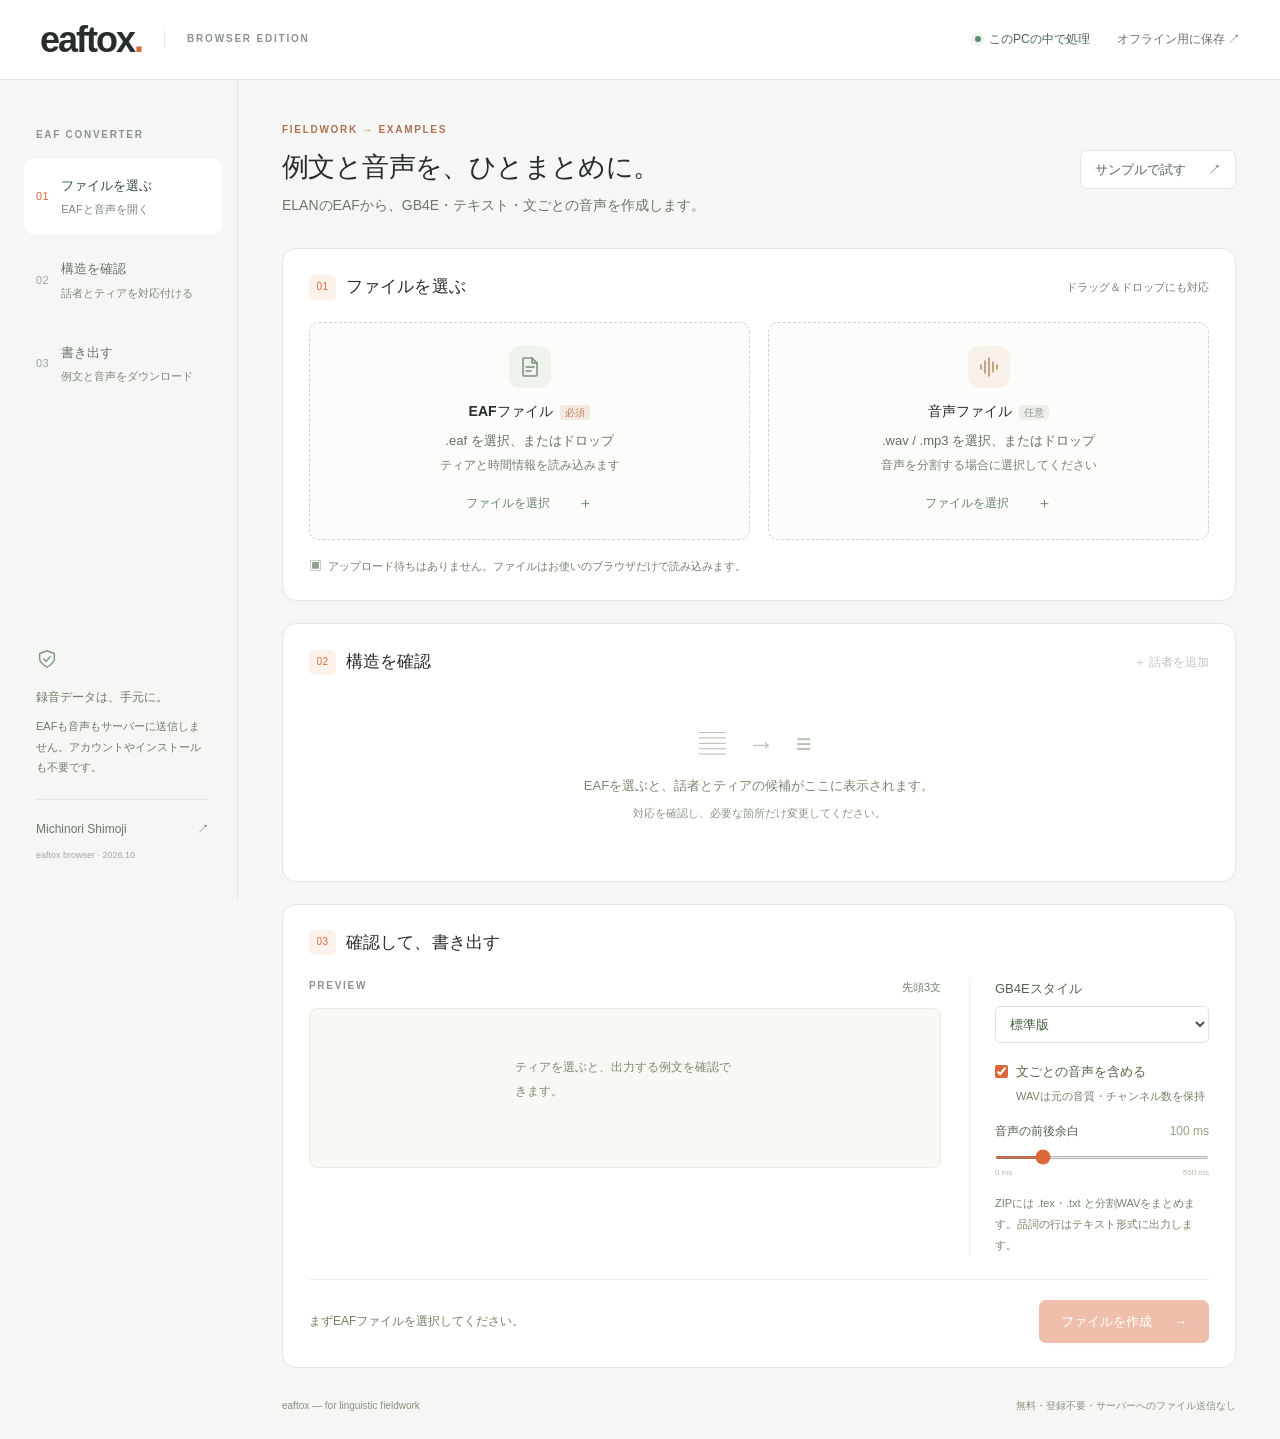
==== index.html @ b212fd0d "Add offline browser edition with automatic EAF mapping" ====
<!doctype html>
<html lang="ja">
<head>
  <meta charset="utf-8">
  <meta name="viewport" content="width=device-width,initial-scale=1">
  <meta name="description" content="EAFから例文・GB4E・分割音声を作成。ファイルを送信せず、ブラウザだけで動くeaftox。">
  <meta http-equiv="Content-Security-Policy" content="default-src 'none'; script-src 'unsafe-inline'; style-src 'unsafe-inline'; img-src data: blob:; media-src blob:; connect-src 'none'; base-uri 'none'; form-action 'none'; object-src 'none'">
  <meta name="color-scheme" content="light">
  <title>eaftox — EAF変換ツール</title>
  <style>:root{font-family:-apple-system,BlinkMacSystemFont,"Segoe UI","Noto Sans JP",sans-serif;color:#272d2b;background:#f6f7f5;font-synthesis:none;--orange:#db683b;--dark:#26342e;--muted:#748078;--line:#e3e7e1;--radius:14px}*{box-sizing:border-box}html{scroll-behavior:smooth;scroll-padding-top:90px}body{margin:0;font-size:14px;line-height:1.65}button,input,select{font:inherit}button,a,input,select,summary{-webkit-tap-highlight-color:transparent}button,a,select,summary{touch-action:manipulation}button{cursor:pointer}button:disabled{cursor:default;opacity:.42}button:focus-visible,a:focus-visible,input:focus-visible,select:focus-visible,summary:focus-visible{outline:3px solid #e5a78d;outline-offset:4px}a{color:inherit;text-decoration:none}button{color:inherit}svg{fill:none;stroke:currentColor;stroke-width:1.5;stroke-linecap:round;stroke-linejoin:round;width:24px;height:24px}[hidden]{display:none!important}.topbar{height:80px;background:#fff;border-bottom:1px solid var(--line);display:flex;align-items:center;padding:0 40px;gap:22px;position:sticky;top:0;z-index:5}.brand{font-size:36px;font-weight:780;letter-spacing:-2px;line-height:1}.brand-dot{color:var(--orange)}.edition{font-size:10px;letter-spacing:1.8px;font-weight:600;color:#8b938e;padding-left:22px;border-left:1px solid var(--line)}.top-actions{margin-left:auto;display:flex;align-items:center;gap:27px}.local-badge{display:flex;align-items:center;gap:8px;font-size:12px;color:#496454}.local-badge>span{width:6px;height:6px;background:#5b8d6f;border-radius:50%;box-shadow:0 0 0 4px #eff5ef}.text-button{border:0;background:none;padding:4px 0;font-size:12px;color:#68746c;white-space:nowrap}.text-button:hover{color:var(--orange)}.workspace{display:grid;grid-template-columns:238px minmax(0,1fr);max-width:1536px;margin:auto}.sidebar{padding:47px 28px 28px 36px;position:sticky;top:80px;height:calc(100vh - 80px);display:flex;flex-direction:column;border-right:1px solid var(--line)}.eyebrow{font-size:10px;letter-spacing:1.7px;color:#8a938c;font-weight:650;margin:0 0 15px}.steps{display:flex;flex-direction:column;gap:8px;margin-left:-12px;margin-right:-13px}.step{display:flex;align-items:center;gap:12px;padding:16px 12px;border-radius:9px;font-size:12px;font-weight:600;position:relative;color:#66736a}.step.active{background:#fff;color:#344d3e}.step-number{font-size:11px;letter-spacing:.5px;color:#9aa49d;font-weight:500}.step.active .step-number{color:var(--orange)}.step small{display:block;font-size:10px;font-weight:400;margin-top:4px;color:#8c958f}.step-check{margin-left:auto;color:#6b977c}.sidebar-note{margin-top:auto;padding:28px 0 21px}.sidebar-note svg{color:#7e9685;margin-bottom:10px;width:22px}.sidebar-note strong{display:block;font-size:11px;font-weight:600;color:#516358}.sidebar-note p{font-size:11px;color:#89928a;line-height:1.9;margin:8px 0 0}.creator{font-size:11px;color:#69776d;display:flex;justify-content:space-between;border-top:1px solid var(--line);padding-top:20px}.version{font-size:9px;color:#a0a8a0;margin-top:8px}main{max-width:1240px;width:100%;padding:42px 44px 24px;margin:auto}.page-heading{display:flex;align-items:center;justify-content:space-between;gap:24px;margin-bottom:31px}.page-heading .eyebrow{color:#ad7154;margin-bottom:8px}h1{font-size:27px;font-weight:650;letter-spacing:-.6px;line-height:1.5;margin:0 0 7px}.lead{font-size:12px;color:#818a83;margin:0}.button{border:1px solid transparent;border-radius:7px;padding:11px 19px;display:inline-flex;align-items:center;justify-content:center;gap:22px;font-size:12px;font-weight:600;line-height:1.5;white-space:nowrap;transition:background .15s,box-shadow .15s}.button.primary{background:var(--orange);color:white;box-shadow:0 2px 2px #7c44200a}.button.primary:hover{background:#c95b31}.button.secondary{background:white;border-color:var(--line);color:#58665c}.button.secondary:hover{background:#f4f6f2}.button.small{padding:9px 14px;font-size:11px}.panel{background:#fff;border:1px solid var(--line);border-radius:var(--radius);margin-bottom:22px;padding:24px 26px;box-shadow:0 2px 3px #25312b02}.section-heading{display:flex;align-items:center;justify-content:space-between;gap:20px;margin-bottom:21px}.section-heading>div{display:flex;align-items:center;gap:10px;flex-wrap:wrap}.section-number{color:var(--orange);background:#fbf2ec;border-radius:5px;font-size:10px;letter-spacing:.5px;display:grid;place-items:center;width:27px;height:25px}h2{font-size:15px;letter-spacing:.1px;margin:0;font-weight:650}.section-caption{font-size:10px;color:#949d96}.file-grid{display:grid;grid-template-columns:1fr 1fr;gap:18px}.dropzone{border:1px dashed #cbd4ca;border-radius:10px;background:#fcfdfb;min-width:0;position:relative;padding:23px;display:flex;flex-direction:column;align-items:center;text-align:center;cursor:pointer;transition:background .15s,border-color .15s}.dropzone:hover,.dropzone.dragging{background:#faf4ee;border-color:var(--orange)}.dropzone:focus-within{outline:3px solid #e5a78d;outline-offset:2px}.dropzone.ready{border-style:solid;background:#fbfcfa}.dropzone input{position:absolute;inset:0;width:100%;height:100%;opacity:0;cursor:pointer}.file-icon{color:#7a907b;background:#eef3eb;width:42px;height:42px;display:grid;place-items:center;border-radius:11px;margin-bottom:12px}.audio-icon{color:#b28a67;background:#f7f1e9}.file-label{font-size:12px;font-weight:600;margin-bottom:7px}.required,.optional{font-size:9px;font-weight:500;border-radius:3px;padding:2px 5px;margin-left:4px;background:#f4e9df;color:#bc805b}.optional{background:#eef0ec;color:#879187}.dropzone strong{font-size:11px;font-weight:500;max-width:100%;overflow:hidden;text-overflow:ellipsis;white-space:nowrap;color:#7e8b80}.file-meta{font-size:10px;color:#9ca59c;margin-top:3px;min-height:17px}.file-action{font-size:10px;color:#69846e;font-weight:600;margin-top:15px;display:flex;gap:28px;align-items:center}.file-action>span{font-size:15px}.file-footnote{display:flex;align-items:center;gap:6px;color:#98a195;font-size:10px;margin-top:15px}.tiny-lock{font-size:13px;color:#8fa18c}.file-footnote button{margin-left:auto;font-size:10px;color:#a16d57}.count-badge{font-size:10px;color:#6e8c73;background:#eff4ec;border-radius:4px;padding:3px 7px}.empty-state{padding:24px 10px 32px;text-align:center;color:#919c92}.empty-diagram{color:#b5c2b2;letter-spacing:7px;font-size:27px;display:block;margin-bottom:9px}.empty-state p{font-size:12px;margin:0 0 5px}.empty-state small{font-size:10px;color:#a8b0a6}.subtle-notice{font-size:11px;color:#7d8c7c;background:#f5f8f1;padding:11px 13px;border-radius:7px;margin-bottom:17px;line-height:1.8}.subtle-notice.warning{background:#fff7e9;color:#9d7940}.speaker-card{border:1px solid var(--line);border-radius:9px;padding:17px;margin-bottom:12px}.speaker-top{display:flex;align-items:center;gap:12px;margin-bottom:16px}.speaker-index{background:#e9efea;color:#6f8977;border-radius:50%;width:25px;height:25px;display:grid;place-items:center;font-size:11px;flex-shrink:0}.speaker-name{width:145px;padding:7px 9px;border:1px solid #e1e6dd;border-radius:5px;font-size:12px;background:#fff}.mode-select{margin-left:auto;max-width:270px;font-size:11px}.remove-speaker{border:0;background:none;color:#a2aba1;font-size:17px;padding:0 4px}.mapping-grid{display:grid;grid-template-columns:repeat(3,minmax(0,1fr));gap:14px}.field{display:flex;flex-direction:column;gap:7px;min-width:0}.field>span{font-size:11px;color:#67756b;display:flex;align-items:center;justify-content:space-between;gap:8px}.field>span small{font-size:9px;color:#a8b1a6;font-weight:400}.field select,.mode-select{border:1px solid #dee5da;border-radius:5px;background:#fff;min-width:0;padding:9px 10px;color:#56665a;width:100%;font-size:11px}.field select:disabled{background:#f6f7f4;color:#a7b0a6}.tier-details{margin-top:20px;padding-top:15px;border-top:1px solid #edf0e9;font-size:11px;color:#798776}.tier-details summary{cursor:pointer}.tier-details summary>span{color:#a3aca0;margin-left:8px}.table-scroll{overflow:auto;margin-top:15px}table{border-collapse:collapse;width:100%;font-size:10px;text-align:left;white-space:nowrap}th{font-weight:500;color:#99a393;padding:9px 10px;background:#f7f9f4}td{padding:10px;border-bottom:1px solid #eef1e9;color:#778772}td:last-child{white-space:normal;min-width:140px}.export-layout{display:grid;grid-template-columns:minmax(0,1fr) 240px;gap:28px}.preview-column{min-width:0}.preview-heading{display:flex;justify-content:space-between;color:#a3ad9e;font-size:9px;margin-bottom:12px}.preview-heading .eyebrow{margin:0;font-size:9px}.preview{background:#f8f9f5;border:1px solid #e9ede3;border-radius:8px;padding:17px 20px;min-height:160px}.preview-empty{color:#a6afa1;font-size:11px;line-height:2;max-width:220px;margin:29px auto}.example+.example{border-top:1px solid #e5eadf;padding-top:14px;margin-top:14px}.example-top{display:flex;gap:8px;align-items:center;margin-bottom:7px;font-size:9px;color:#98a18f}.example-speaker{background:#e8ede1;color:#77886a;padding:1px 6px;border-radius:3px}.example-time{margin-left:auto}.example-text{font-size:12px;color:#53634b;font-weight:500;overflow-wrap:anywhere}.example-gloss{font-size:11px;color:#7b8772;overflow-wrap:anywhere}.example-trans{font-size:11px;color:#8c9783;margin-top:4px;overflow-wrap:anywhere}.settings-column{padding-left:25px;border-left:1px solid #edf0e8}.check-field{display:flex;align-items:flex-start;gap:8px;font-size:11px;color:#65755b;margin-top:18px}.check-field input{accent-color:var(--orange);margin:4px 0 0;width:13px;height:13px;flex-shrink:0}.check-field small{display:block;font-size:9px;color:#a1ab97;margin-top:4px;line-height:1.7}.padding-field{margin-top:17px}.padding-field>span{font-size:10px}.padding-field output{color:#91a27f;font-size:10px}.padding-field input{accent-color:var(--orange);width:100%;height:3px;margin:7px 0 0}.padding-field .range-labels{font-size:8px;color:#b0bba7}.settings-note{font-size:9px;color:#a5b09a;line-height:1.9;margin-bottom:0;margin-top:14px}.export-footer{display:flex;align-items:center;gap:14px;border-top:1px solid #edf0e8;padding-top:20px;margin-top:23px}.export-hint{font-size:10px;color:#97a38a;margin-right:auto}.export-footer .button{min-width:170px}.progress-label{display:flex;justify-content:space-between;font-size:11px;color:#7e8c72;margin-top:18px}progress{appearance:none;width:100%;height:5px;border:0;margin-top:8px;background:#edf1e6;border-radius:10px;overflow:hidden}progress::-webkit-progress-bar{background:#edf1e6}progress::-webkit-progress-value{background:#c88a5d}progress::-moz-progress-bar{background:#c88a5d}.results{border:1px solid #dce9d6;background:#f5f9f0;border-radius:10px;padding:20px;margin-top:20px}.results>div:first-child{display:flex;gap:12px;align-items:center}.success-icon{color:#7d9f6b;background:#e6efdf;border-radius:50%;width:30px;height:30px;display:grid;place-items:center}.results strong{font-size:12px;color:#63814f}.results p{font-size:10px;color:#99ab88;margin:3px 0 0}.download-actions{display:flex;gap:9px;flex-wrap:wrap;margin-top:17px}.download-actions .button{font-size:11px;padding:9px 13px;gap:13px}.page-footer{display:flex;justify-content:space-between;gap:20px;font-size:9px;color:#a6afa1;margin-top:30px}.alert{border:1px solid #edc5b1;background:#fff6ed;color:#a8663f;padding:14px 18px;border-radius:9px;font-size:12px;margin-bottom:20px;white-space:pre-line;overflow-wrap:anywhere}.busy .dropzone{pointer-events:none;opacity:.6}body.busy .mapping-grid select,body.busy .speaker-top input,body.busy .speaker-top select{pointer-events:none}@media(min-width:1450px){main{padding-left:55px;padding-right:55px}.panel{padding:28px 30px}.page-heading{margin-bottom:35px}}@media(max-width:1120px){.workspace{grid-template-columns:190px minmax(0,1fr)}.sidebar{padding-left:23px;padding-right:23px}main{padding:32px 27px 24px}.topbar{padding:0 26px}.top-actions{gap:18px}.page-heading{align-items:flex-start}h1{font-size:23px}.page-heading .button{font-size:10px;padding:8px 10px;gap:9px}.panel{padding:21px}.export-layout{grid-template-columns:minmax(0,1fr) 205px;gap:20px}.settings-column{padding-left:18px}.file-grid{gap:13px}.dropzone{padding:21px 13px}.mapping-grid{gap:11px}.mode-select{max-width:230px}.speaker-name{width:120px}}@media(max-width:800px){.topbar{height:66px;padding:0 20px;gap:14px}.brand{font-size:32px}.edition{font-size:8px;padding-left:14px;letter-spacing:1px}.top-actions .local-badge{display:none}.top-actions .text-button{font-size:10px}.workspace{display:block}.sidebar{position:static;height:auto;display:block;padding:13px 20px;border-right:0;border-bottom:1px solid var(--line)}.sidebar>.eyebrow,.sidebar-note,.creator,.version{display:none}.steps{flex-direction:row;justify-content:space-between;margin:0;gap:10px}.step{padding:6px 8px;font-size:11px;gap:8px}.step small{display:none}.step-check{display:none}.step-number{font-size:9px}main{padding:29px 21px 24px;max-width:720px}.page-heading{gap:15px}.page-heading .eyebrow{font-size:9px}h1{font-size:23px}.lead{font-size:10px;max-width:310px}.panel{padding:20px;margin-bottom:17px;border-radius:11px}.section-caption{font-size:9px}.mapping-grid{grid-template-columns:repeat(2,minmax(0,1fr))}.export-layout{grid-template-columns:minmax(0,1fr) 205px}.file-meta{font-size:9px}.file-footnote{font-size:9px;align-items:flex-start}.page-footer{font-size:8px;gap:15px}}@media(max-width:540px){.edition{display:none}.topbar{height:60px}.brand{font-size:30px}.step{font-size:10px;padding:6px 5px;gap:6px}.steps{gap:2px}.step-number{font-size:8px}.page-heading{display:block;margin-bottom:23px}.page-heading>.button{margin-top:14px}h1{font-size:22px}.lead{font-size:11px;line-height:1.9}.panel{padding:18px 16px}.section-heading{gap:10px;margin-bottom:17px}.section-heading h2{font-size:14px}.section-caption{display:none}.section-number{width:24px;height:23px}.file-grid{grid-template-columns:1fr}.dropzone{padding:17px 15px;min-height:175px}.file-icon{width:34px;height:34px;margin-bottom:8px}.file-action{margin-top:9px}.file-footnote{line-height:1.9;flex-wrap:wrap;gap:5px}.file-footnote button{margin-left:17px}.speaker-card{padding:13px}.speaker-top{flex-wrap:wrap;gap:8px}.speaker-name{width:calc(100% - 65px)}.mode-select{order:5;max-width:none;font-size:11px}.remove-speaker{margin-left:auto}.mapping-grid{grid-template-columns:1fr;gap:12px}.field>span{font-size:11px}.field select{padding:10px;font-size:12px}.export-layout{grid-template-columns:1fr;gap:20px}.preview{padding:15px}.settings-column{padding-left:0;border-left:0;border-top:1px solid #edf0e8;padding-top:19px}.check-field{font-size:12px}.settings-note{font-size:10px}.export-footer{flex-wrap:wrap;gap:12px}.export-hint{width:100%;font-size:10px}.export-footer .button{width:100%}.download-actions{flex-direction:column}.download-actions .button{font-size:12px}.results{padding:16px}.page-footer{display:block;line-height:2.4}.page-footer>span{display:block}.empty-state{padding:19px 3px 24px}.empty-state p{font-size:11px}.empty-state small{font-size:10px}.local-badge{font-size:10px}.subtle-notice{font-size:10px}}

/* Reading and editing take priority over decorative density. */
.lead{font-size:14px;color:#6b766c}.text-button{font-size:12px;color:#687469}.button,.button.small{font-size:13px}.step{font-size:13px}.step small{font-size:11px;color:#7b877c}.file-label{font-size:14px}.dropzone strong{font-size:13px;color:#60705f}.file-meta{font-size:12px;color:#74816f;white-space:normal;line-height:1.8}.file-action{font-size:12px}.file-footnote{font-size:11px;color:#72816b}.file-footnote button{font-size:11px}.section-caption{font-size:11px;color:#75816f}.required,.optional{font-size:10px}.field>span{font-size:13px;color:#52634d}.field>span small{font-size:11px;color:#7a8872}.field select,.mode-select,.speaker-name{font-size:13px;color:#445a3e}.subtle-notice{font-size:12px;color:#64765a}.count-badge{font-size:11px}.tier-details{font-size:12px;color:#627557}table{font-size:12px}th{color:#6c7d60}td{color:#596d4d}.preview-heading{font-size:11px;color:#718064}.preview-heading .eyebrow{font-size:10px}.example-text{font-size:15px;color:#3f5436}.example-gloss,.example-trans{font-size:13px;color:#66775a}.example-top{font-size:11px;color:#77876b}.example-speaker{color:#5f764e}.check-field{font-size:13px;color:#526847}.check-field small{font-size:11px;color:#728366}.padding-field>span,.padding-field output{font-size:12px}.settings-note{font-size:11px;color:#748469}.export-hint{font-size:12px;color:#708261}.preview-empty{font-size:12px;color:#7b8b70}.empty-state p{font-size:13px;color:#78876e}.empty-state small{font-size:11px;color:#8b9783}.results strong{font-size:14px}.results p{font-size:12px;color:#70885e}.download-actions .button{font-size:12px}.page-footer{font-size:10px;color:#849279}.sidebar-note strong,.sidebar-note p{font-size:12px;color:#6c7d64}.sidebar-note p{font-size:11px}.creator{font-size:12px}.page-heading .button{flex-shrink:0}.file-grid{align-items:stretch}.dropzone{justify-content:center}.speaker-top{align-items:center}.mode-select{max-width:285px}.section-heading h2{font-size:17px}
@media(max-width:1120px){h1{font-size:25px}.lead{font-size:13px}.mode-select{max-width:260px}.mapping-grid{grid-template-columns:repeat(2,minmax(0,1fr))}.export-layout{grid-template-columns:minmax(0,1fr) 235px}}
@media(max-width:800px){.step{font-size:12px}.section-heading h2{font-size:16px}.file-meta{font-size:11px}.lead{font-size:12px}.export-layout{grid-template-columns:minmax(0,1fr) 220px}.page-footer{font-size:9px}.section-caption{font-size:10px}}
@media(max-width:540px){.step{font-size:11px}.export-layout,.mapping-grid{grid-template-columns:1fr}.lead{font-size:13px}.field select,.mode-select,.speaker-name{font-size:16px}.mode-select{max-width:none}.button,.button.small,.download-actions .button{font-size:14px}.file-meta{font-size:12px}.export-hint{font-size:12px}.subtle-notice{font-size:12px}.preview-empty{font-size:13px}.empty-state p{font-size:12px}.results p{font-size:11px}.top-actions .text-button{font-size:11px}}
@media(prefers-reduced-motion:reduce){html{scroll-behavior:auto}*{transition:none!important}}
</style>
</head>
<body>
  <header class="topbar">
    <a class="brand" href="#" aria-label="eaftox ホーム">eaftox<span class="brand-dot">.</span></a>
    <span class="edition">BROWSER EDITION</span>
    <div class="top-actions"><span class="local-badge"><span></span>このPCの中で処理</span><button class="text-button" id="save-app">オフライン用に保存 <span aria-hidden="true">↗</span></button></div>
  </header>
  <div class="workspace">
    <aside class="sidebar" aria-label="作業の流れ">
      <p class="eyebrow">EAF CONVERTER</p>
      <nav class="steps">
        <a href="#files" class="step active"><span class="step-number">01</span><span>ファイルを選ぶ<small>EAFと音声を開く</small></span><span class="step-check" id="file-step-check"></span></a>
        <a href="#mapping" class="step"><span class="step-number">02</span><span>構造を確認<small>話者とティアを対応付ける</small></span></a>
        <a href="#export" class="step"><span class="step-number">03</span><span>書き出す<small>例文と音声をダウンロード</small></span></a>
      </nav>
      <div class="sidebar-note"><svg viewBox="0 0 24 24" aria-hidden="true"><path d="M12 3 4 6v6c0 4 8 9 8 9s8-5 8-9V6l-8-3Z"/><path d="m8.5 12 2.5 2.5 4.5-5"/></svg><strong>録音データは、手元に。</strong><p>EAFも音声もサーバーに送信しません。アカウントやインストールも不要です。</p></div>
      <a class="creator" href="https://mshimoji.com" target="_blank" rel="noopener noreferrer">Michinori Shimoji <span>↗</span></a>
      <p class="version">eaftox browser · 2026.10</p>
    </aside>
    <main>
      <div class="page-heading"><div><p class="eyebrow">FIELDWORK → EXAMPLES</p><h1>例文と音声を、ひとまとめに。</h1><p class="lead">ELANのEAFから、GB4E・テキスト・文ごとの音声を作成します。</p></div><button id="load-demo" class="button secondary small">サンプルで試す <span aria-hidden="true">↗</span></button></div>
      <div id="alert" class="alert" role="alert" hidden></div>

      <section id="files" class="panel">
        <div class="section-heading"><div><span class="section-number">01</span><h2>ファイルを選ぶ</h2></div><span class="section-caption">ドラッグ＆ドロップにも対応</span></div>
        <div class="file-grid">
          <label class="dropzone" id="eaf-zone"><input id="eaf-file" type="file" accept=".eaf,application/xml,text/xml"><span class="file-icon"><svg viewBox="0 0 24 24" aria-hidden="true"><path d="M14 3H6a1 1 0 0 0-1 1v16a1 1 0 0 0 1 1h12a1 1 0 0 0 1-1V8Z"/><path d="M14 3v5h5M8 12h8M8 16h5"/></svg></span><span class="file-label">EAFファイル <span class="required">必須</span></span><strong id="eaf-name">.eaf を選択、またはドロップ</strong><span class="file-meta" id="eaf-meta">ティアと時間情報を読み込みます</span><span class="file-action" id="eaf-action">ファイルを選択 <span>＋</span></span></label>
          <label class="dropzone" id="audio-zone"><input id="audio-file" type="file" accept=".wav,.mp3,audio/wav,audio/mpeg"><span class="file-icon audio-icon"><svg viewBox="0 0 24 24" aria-hidden="true"><path d="M4 10v4M8 6v12M12 3v18M16 7v10M20 10v4"/></svg></span><span class="file-label">音声ファイル <span class="optional">任意</span></span><strong id="audio-name">.wav / .mp3 を選択、またはドロップ</strong><span class="file-meta" id="audio-meta">音声を分割する場合に選択してください</span><span class="file-action" id="audio-action">ファイルを選択 <span>＋</span></span></label>
        </div>
        <div class="file-footnote"><span class="tiny-lock" aria-hidden="true">▣</span> アップロード待ちはありません。ファイルはお使いのブラウザだけで読み込みます。<button id="remove-audio" class="text-button" hidden>音声を解除</button></div>
      </section>

      <section id="mapping" class="panel">
        <div class="section-heading"><div><span class="section-number">02</span><h2>構造を確認</h2><span id="mapping-count" class="count-badge" hidden></span></div><button id="add-speaker" class="text-button" disabled>＋ 話者を追加</button></div>
        <div id="mapping-empty" class="empty-state"><span class="empty-diagram" aria-hidden="true">▤ → ≡</span><p>EAFを選ぶと、話者とティアの候補がここに表示されます。</p><small>対応を確認し、必要な箇所だけ変更してください。</small></div>
        <div id="mapping-content" hidden><div id="mapping-notice" class="subtle-notice"></div><div id="speakers"></div><details class="tier-details"><summary>検出したティアの一覧 <span id="tier-count"></span></summary><div class="table-scroll"><table><thead><tr><th>ティア</th><th>親ティア</th><th>話者</th><th>件数</th><th>内容の例</th></tr></thead><tbody id="tier-table"></tbody></table></div></details></div>
      </section>

      <section id="export" class="panel">
        <div class="section-heading"><div><span class="section-number">03</span><h2>確認して、書き出す</h2></div><span id="sentence-count" class="section-caption"></span></div>
        <div class="export-layout"><div class="preview-column"><div class="preview-heading"><span class="eyebrow">PREVIEW</span><span>先頭3文</span></div><div id="preview" class="preview"><p class="preview-empty">ティアを選ぶと、出力する例文を確認できます。</p></div></div><div class="settings-column"><label class="field"><span>GB4Eスタイル</span><select id="gb4e-style"><option>標準版</option><option>行間調整版</option><option>最小限版</option></select></label><label class="check-field"><input type="checkbox" id="include-audio" checked><span>文ごとの音声を含める<small>WAVは元の音質・チャンネル数を保持</small></span></label><label class="field padding-field"><span>音声の前後余白 <output id="padding-value">100 ms</output></span><input id="padding" type="range" min="0" max="500" step="50" value="100"><span class="range-labels"><span>0 ms</span><span>500 ms</span></span></label><p class="settings-note">ZIPには .tex・.txt と分割WAVをまとめます。品詞の行はテキスト形式に出力します。</p></div></div>
        <div class="export-footer"><div class="export-hint" id="export-hint">まずEAFファイルを選択してください。</div><button id="convert" class="button primary" disabled>ファイルを作成 <span aria-hidden="true">→</span></button><button id="cancel" class="button secondary" hidden>中止</button></div>
        <div id="progress-region" hidden><div class="progress-label"><span id="progress-text">準備中…</span><span id="progress-percent">0%</span></div><progress id="progress" value="0" max="1"></progress></div>
        <div id="results" class="results" hidden><div><span class="success-icon" aria-hidden="true">✓</span><div><strong>書き出しの準備ができました</strong><p id="result-summary"></p></div></div><div class="download-actions"><a id="download-zip" class="button primary" download>まとめてダウンロード <span>↓</span></a><a id="download-tex" class="button secondary" download>GB4E .tex</a><a id="download-txt" class="button secondary" download>テキスト .txt</a></div></div>
      </section>
      <footer class="page-footer"><span>eaftox — for linguistic fieldwork</span><span>無料・登録不要・サーバーへのファイル送信なし</span></footer>
    </main>
  </div>
  <noscript><p class="alert">このアプリにはJavaScriptが必要です。ブラウザのJavaScriptを有効にしてください。</p></noscript>
  <script>/* eaftox browser core. No network requests or runtime dependencies. */
(function (root, factory) {
  const api = factory();
  if (typeof module === "object" && module.exports) module.exports = api;
  else root.Eaftox = api;
})(typeof globalThis !== "undefined" ? globalThis : this, function () {
  "use strict";
  const VERSION = "2026.10-browser.1";
  const MODES = ["シンプル3層", "3層", "4層"];
  const NONE = "";
  const isPunctuation = text => /^[^\p{L}\p{N}_\s]+$/u.test(text);
  const normalize = text => (text || "").replace(/==/g, "=").replace(/--/g, "-").replace(/\+\+/g, "+").replace(/\.\./g, ".");
  const overlaps = (ann, start, end) => Math.max(ann.start_time, start) < Math.min(ann.end_time, end) || (ann.start_time === start && ann.end_time === end);

  function parseEaf(xml, Parser = globalThis.DOMParser) {
    if (!Parser) throw new Error("このブラウザはXMLの読み込みに対応していません。");
    if (/<!DOCTYPE|<!ENTITY/i.test(xml)) throw new Error("DOCTYPE・ENTITYを含むEAFは読み込めません。");
    const doc = new Parser().parseFromString(xml, "application/xml");
    if (doc.getElementsByTagName("parsererror").length || doc.documentElement?.localName !== "ANNOTATION_DOCUMENT") {
      throw new Error("正しいEAFファイルではありません。ELANから保存した .eaf を選択してください。");
    }
    const elements = (node, name) => [...node.getElementsByTagNameNS("*", name)];
    const slots = new Map();
    for (const slot of elements(doc, "TIME_SLOT")) {
      const value = slot.getAttribute("TIME_VALUE");
      if (value === null || value.trim() === "") continue;
      const time = Number(value);
      if (!Number.isSafeInteger(time) || time < 0) throw new Error("EAFの時間値が不正です。");
      slots.set(slot.getAttribute("TIME_SLOT_ID"), time);
    }
    const tiers = elements(doc, "TIER").map(tier => ({
      id: tier.getAttribute("TIER_ID"), parent: tier.getAttribute("PARENT_REF") || "",
      participant: tier.getAttribute("PARTICIPANT") || "", type: tier.getAttribute("LINGUISTIC_TYPE_REF") || "",
      annotations: [...tier.getElementsByTagNameNS("*", "*")]
        .filter(node => ["ALIGNABLE_ANNOTATION", "REF_ANNOTATION"].includes(node.localName))
        .map(ann => ({
          annotation_id: ann.getAttribute("ANNOTATION_ID"),
          value: elements(ann, "ANNOTATION_VALUE")[0]?.textContent.trim() || "",
          ref_id: ann.getAttribute("ANNOTATION_REF") || undefined,
          start_time: slots.get(ann.getAttribute("TIME_SLOT_REF1")),
          end_time: slots.get(ann.getAttribute("TIME_SLOT_REF2"))
        }))
    }));
    return resolveTiers(tiers);
  }

  function resolveTiers(records) {
    const all = new Map();
    for (const tier of records) {
      if (!tier.id) throw new Error("ティア名がないEAFです。");
      for (const ann of tier.annotations) {
        if (all.has(ann.annotation_id)) throw new Error(`アノテーションIDが重複しています: ${ann.annotation_id}`);
        all.set(ann.annotation_id, ann);
      }
    }
    const resolved = new Map();
    function resolve(id, visiting = new Set()) {
      if (resolved.has(id)) return resolved.get(id);
      const ann = all.get(id);
      if (!ann || visiting.has(id)) return null;
      visiting.add(id);
      let time;
      if (ann.ref_id) time = resolve(ann.ref_id, visiting);
      else if (Number.isFinite(ann.start_time) && Number.isFinite(ann.end_time) && ann.end_time >= ann.start_time) {
        time = [ann.start_time, ann.end_time];
      }
      visiting.delete(id);
      resolved.set(id, time || null);
      return time;
    }
    const tiers = new Map();
    const info = [];
    let skipped = 0;
    for (const tier of records) {
      if (tiers.has(tier.id)) throw new Error(`ティア名が重複しています: ${tier.id}`);
      const annotations = [];
      for (const ann of tier.annotations) {
        const time = resolve(ann.annotation_id);
        if (!time) { skipped++; continue; }
        annotations.push({ ...ann, start_time: time[0], end_time: time[1] });
      }
      annotations.sort((a, b) => a.start_time - b.start_time);
      tiers.set(tier.id, annotations);
      info.push({ id: tier.id, parent: tier.parent || "", participant: tier.participant || "", type: tier.type || "", count: annotations.length, sample: annotations[0]?.value || "" });
    }
    return { tiers, info, skipped };
  }

  function guessSpeakers(eaf) {
    const byId = new Map(eaf.info.map(tier => [tier.id, tier]));
    function participant(tier, seen = new Set()) {
      if (!tier || seen.has(tier.id)) return "";
      seen.add(tier.id);
      return tier.participant || participant(byId.get(tier.parent), seen);
    }
    const suffix = name => name.match(/(?:[_@-]([A-H1-8])|@([^@]+))$/i)?.slice(1).find(Boolean) || name.match(/^([A-H1-8])[_@-]/i)?.[1] || "";
    const keys = [...new Set(eaf.info.map(t => participant(t)).filter(Boolean))];
    const hasParticipants = keys.length > 0;
    if (!keys.length) keys.push(...new Set(eaf.info.map(t => suffix(t.id)).filter(Boolean)));
    if (!keys.length) keys.push("");
    const rolePatterns = {
      text0: /(?:text0|surface|orthograph|phonetic|表層|音声表記)/i,
      text: /(?:text(?!0)|transcript|utterance|phrase|sentence|\btx\b|発話|本文|転写)/i,
      morph: /(?:morph|morpheme|\bmb\b|形態素)/i,
      gloss: /(?:gloss|\bgl\b|\bge\b|グロス)/i,
      pos: /(?:\bpos\b|\bps\b|part.of.speech|品詞)/i,
      trans: /(?:translat|trans(?!cript)|free.?trans|\bft\b|訳|翻訳)/i
    };
    return keys.slice(0, 8).map((key, index) => {
      let candidates = eaf.info.filter(tier => hasParticipants ? participant(tier) === key || (!participant(tier) && keys.length === 1) : (suffix(tier.id) === key || (!suffix(tier.id) && index === 0)));
      if (!candidates.length) candidates = eaf.info;
      const tiers = { text0: "", text: "", morph: "", gloss: "", pos: "", trans: "" };
      const used = new Set();
      for (const role of ["text0", "gloss", "pos", "trans", "morph", "text"]) {
        const match = candidates.find(tier => tier.count && !used.has(tier.id) && rolePatterns[role].test(tier.id.replace(/[_@-]/g, " ") + " " + tier.type));
        if (match) { tiers[role] = match.id; used.add(match.id); }
      }
      let uncertain = false;
      if (!tiers.text && !tiers.text0) {
        const base = candidates.find(tier => tier.count && !tier.parent && !used.has(tier.id)) || candidates.find(tier => tier.count && !used.has(tier.id));
        if (base) tiers.text = base.id;
        uncertain = true;
      }
      return { name: key || `話者${index + 1}`, mode: tiers.text0 ? "4層" : tiers.morph ? "3層" : "シンプル3層", tiers, uncertain: uncertain || !tiers.gloss || !tiers.trans };
    });
  }

  function extractSentences(eaf, speakers) {
    const sentences = [];
    for (const [speakerIndex, speaker] of speakers.entries()) {
      const { mode, tiers } = speaker;
      const baseRole = mode === "4層" && eaf.tiers.has(tiers.text0) ? "text0" : "text";
      const base = eaf.tiers.get(tiers[baseRole]);
      if (!base) throw new Error(`話者${speakerIndex + 1}の ${baseRole} ティアを選択してください。`);
      for (const ann of base) {
        if (!ann.value) continue;
        const start = ann.start_time, end = ann.end_time;
        const sent = { start_time: start, end_time: end, speaker: speaker.name || `話者${speakerIndex + 1}`, mode,
          text0: null, text: null, morph: null, gloss: null, pos: null, trans: null };
        sent[baseRole] = ann.value;
        const excluded = new Set();
        for (const gloss of eaf.tiers.get(tiers.gloss) || []) {
          if (((gloss.start_time >= start && gloss.end_time <= end) || overlaps(gloss, start, end)) && /^EO[A-Z]+$/i.test(gloss.value.trim()) && gloss.ref_id) excluded.add(gloss.ref_id);
        }
        if (mode !== "シンプル3層") {
          for (const morph of eaf.tiers.get(tiers.morph) || []) {
            if (morph.start_time < end && morph.end_time > start && isPunctuation(morph.value.trim())) excluded.add(morph.annotation_id);
          }
        }
        for (const [role, tier] of Object.entries(tiers)) {
          if (role === baseRole || !tier || !eaf.tiers.has(tier)) continue;
          if (role === "text0" && mode !== "4層") continue;
          if (role === "morph" && mode === "シンプル3層") continue;
          sent[role] = eaf.tiers.get(tier).filter(a => overlaps(a, start, end) && !excluded.has(role === "morph" ? a.annotation_id : a.ref_id))
            .map(a => a.value).filter(Boolean).join(" ");
        }
        if (sent.text && sent.text0) sent.text = sent.text.replace(/\s*([,!?;:。、！？；：]+|(?<!\.)\.(?!\.))\s*$/u, "").trimEnd();
        sentences.push(sent);
      }
    }
    return sentences.sort((a, b) => a.start_time - b.start_time);
  }

  function alignMorphs(text, gloss) {
    if (!text || !gloss) return gloss || "";
    text = text.split(/\s+/).filter(word => !isPunctuation(word)).map(word => word.replace(/[.,!?;:。、！？；：]+$/u, "")).filter(Boolean).join(" ");
    if (!text) return gloss;
    const glosses = gloss.trim().split(/\s+/);
    const parts = [];
    let idx = 0;
    const boundaries = ["=", "-", "+", ".", "_"];
    const splitGloss = item => item.split(/([=\-+_])/).filter(s => !["=", "-", "+", "_"].includes(s) && s.trim() && !isPunctuation(s));
    for (const word of text.split(/\s+/)) {
      const segments = word.split(/([=\-+._])/);
      const count = segments.filter(s => !boundaries.includes(s) && s.trim()).length;
      if (!count) { parts.push(word); continue; }
      if (idx >= glosses.length) break;
      const leading = segments[0] === "" && ["=", "-", "+", "_"].includes(segments[1]) ? segments[1] : "";
      const trailing = segments.at(-1) === "" && ["=", "-", "+", "_"].includes(segments.at(-2)) ? segments.at(-2) : "";
      const current = glosses[idx];
      const glossCount = splitGloss(current).length;
      if (glossCount === count) {
        parts.push(leading + current + trailing); idx++;
      } else if (glossCount === 1 && count > 1) {
        const wordGlosses = [];
        let needed = count;
        while (needed > 0 && idx < glosses.length) {
          const g = glosses[idx], n = splitGloss(g).length;
          if (n > needed) break;
          wordGlosses.push(g); needed -= n; idx++;
        }
        if (wordGlosses.length) {
          const combined = wordGlosses.flatMap(g => g.split(/([=\-+_])/).filter(p => p.trim()));
          let ci = 0;
          parts.push(segments.map(s => ["=", "-", "+", "_"].includes(s) ? s : s === "." ? "" : s.trim() && ci < combined.length ? combined[ci++] : "").join(""));
        }
      } else { parts.push(leading + current + trailing); idx++; }
    }
    return parts.join(" ").replace(/[=\-+_]+$/, "").trimEnd();
  }

  const IPA_TO_TIPA = {
    "ɨ": "\\textbari{}",
    "ɯ": "\\textturnm{}",
    "ɛ": "\\textepsilon{}",
    "ɔ": "\\textopeno{}",
    "æ": "\\textae{}",
    "ɑ": "\\textscripta{}",
    "ɒ": "\\textturnscripta{}",
    "ə": "\\textschwa{}",
    "ɪ": "\\textsci{}",
    "ʊ": "\\textupsilon{}",
    "ʃ": "\\textesh{}",
    "ʒ": "\\textyogh{}",
    "θ": "\\texttheta{}",
    "ð": "\\textdh{}",
    "ŋ": "\\texteng{}",
    "ɲ": "\\textltailn{}",
    "ɳ": "\\textrtailn{}",
    "ɱ": "\\textmrleg{}",
    "ɾ": "\\textfishhookr{}",
    "ɽ": "\\textrtailr{}",
    "ɻ": "\\textturnr{}",
    "ɭ": "\\textrtaill{}",
    "ʎ": "\\textturny{}",
    "ʈ": "\\textrtailt{}",
    "ɖ": "\\textrtaild{}",
    "ʂ": "\\textrtails{}",
    "ʐ": "\\textrtailz{}",
    "ɕ": "\\textctc{}",
    "ʑ": "\\textctj{}",
    "ç": "\\textc{c}",
    "ʝ": "\\textctj{}",
    "ɣ": "\\textgamma{}",
    "χ": "\\textchi{}",
    "ʁ": "\\textinvscr{}",
    "ħ": "\\textcrh{}",
    "ʕ": "\\textrevglotstop{}",
    "ʔ": "\\textglotstop{}",
    "ɸ": "\\textphi{}",
    "β": "\\textbeta{}",
    "ʋ": "\\textscriptv{}",
    "ɹ": "\\textturnr{}",
    "ɰ": "\\textturnmrleg{}",
    "ɺ": "\\textlhti{}",
    "ɢ": "\\textscg{}",
    "ʛ": "\\texthtg{}",
    "ɠ": "\\texthtg{}",
    "ɡ": "\\textscg{}",
    "ː": ":",
    "ˈ": "\\textprimstress{}",
    "ˌ": "\\textsecstress{}",
    "ʲ": "\\textpal{}",
    "ʷ": "\\textlab{}",
    "ʰ": "\\textsuperscript{h}",
    "ⁿ": "\\textsuperscript{n}",
    "ʼ": "\\textglotstop{}",
    "Ø": "\\O{}",
    "ø": "\\o{}",
    "∅": "$\\emptyset$",
    "ž": "Z",
    "Ž": "Z",
    "š": "S",
    "Š": "S",
    "č": "C",
    "Č": "C"
};
  function ipaToTipa(text) {
    if (!text) return "";
    text = text.replace(/_/g, "\\_").replace(/\^/g, "\\^{}").replace(/%/g, "\\%").replace(/&/g, "\\&").replace(/#/g, "\\#").replace(/~/g, "\\~{}").replace(/\$/g, "\\$");
    for (const [ipa, tipa] of Object.entries(IPA_TO_TIPA)) text = text.split(ipa).join(tipa);
    return text;
  }
  const leipzig = text => text.replace(/(?<![A-Za-z0-9])[A-Z]{2,}[0-9]*(?![A-Za-z])/g, match => `\\textsc{${match.toLowerCase()}}`);
  const latexEscape = text => (text || "").replace(/[\\{}%&#_$^~]/g, ch => ({"\\":"\\textbackslash{}", "^":"\\^{}", "~":"\\~{}"}[ch] || "\\" + ch));

  function toText(sentences) {
    const output = [], showSpeaker = new Set(sentences.map(s => s.speaker).filter(Boolean)).size > 1;
    sentences.forEach((sent, index) => {
      if (!sent.text0 && !sent.text) return;
      output.push(`(${index + 1})${showSpeaker && sent.speaker ? ` [${sent.speaker}]` : ""}`);
      if (sent.mode === "4層" && sent.text0) output.push(normalize(sent.text0));
      if (sent.text) output.push(normalize(sent.text));
      const base = sent.text || sent.text0;
      for (const role of ["gloss", "pos"]) if (sent[role] && base) output.push(normalize(alignMorphs(base, sent[role])));
      if (sent.trans) output.push(sent.trans);
      output.push("");
    });
    return output.join("\n");
  }

  function toGb4e(sentences, style = "標準版") {
    const minimal = style === "最小限版", spacing = style === "行間調整版";
    const output = ["\\documentclass{jarticle}", "\\usepackage{gb4e}", "\\usepackage{tipa}"];
    if (!minimal) output.push("% \\usepackage{leipzig}");
    if (spacing) output.push("\\let\\eachwordone=\\it", "\\let\\eachwordtwo=\\rm", "\\def\\glossglue{\\hfil}");
    output.push("", "\\begin{document}", "");
    const showSpeaker = new Set(sentences.map(s => s.speaker).filter(Boolean)).size > 1;
    for (const sent of sentences) {
      if (!sent.text0 && !sent.text) continue;
      const label = showSpeaker && sent.speaker ? `\\textbf{[${latexEscape(sent.speaker)}]}` : "";
      if (minimal) output.push("\\begin{exe}\\ex" + (label ? " " + label : ""));
      else { output.push("\\begin{exe}", "\\ex"); if (label) output.push(label); }
      const four = sent.mode === "4層", indent = minimal ? "" : four ? "      " : "     ";
      if (four) output.push(`\\glll ${ipaToTipa(normalize(sent.text0))}\\\\`, `${indent}${ipaToTipa(normalize(sent.text))}\\\\`);
      else output.push(`\\gll ${ipaToTipa(normalize(sent.text))}\\\\`);
      const base = sent.text || sent.text0;
      const gloss = sent.gloss && base ? ipaToTipa(leipzig(normalize(alignMorphs(base, sent.gloss)))) : "";
      output.push(indent + gloss + "\\\\");
      const trans = latexEscape(sent.trans);
      if (minimal) output.push((trans ? `\\glt \`${trans}'` : "\\glt") + "\\end{exe}");
      else { output.push(trans ? spacing ? `\\glt \`${trans}'%` : `\\glt ${trans}` : "\\glt"); output.push("\\end{exe}"); }
      output.push("");
    }
    output.push("\\end{document}");
    return output.join("\n");
  }

  const readAscii = (view, offset, length) => String.fromCharCode(...new Uint8Array(view.buffer, view.byteOffset + offset, length));
  const writeAscii = (view, offset, text) => [...text].forEach((ch, i) => view.setUint8(offset + i, ch.charCodeAt(0)));
  async function openWav(file) {
    const first = new DataView(await file.slice(0, 12).arrayBuffer());
    if (first.byteLength < 12 || readAscii(first, 0, 4) !== "RIFF" || readAscii(first, 8, 4) !== "WAVE") throw new Error("対応するRIFF WAVではありません。PCMまたはIEEE FloatのWAVを選択してください。");
    const limit = first.getUint32(4, true) + 8;
    if (limit > file.size || limit < 12) throw new Error("WAVファイルが途中で切れているか、ヘッダーが不正です。");
    let fmt = null, format, channels, sampleRate, blockAlign, bits, data = [];
    for (let offset = 12; offset + 8 <= limit;) {
      const header = new DataView(await file.slice(offset, offset + 8).arrayBuffer());
      const name = readAscii(header, 0, 4), size = header.getUint32(4, true), start = offset + 8;
      if (start + size > limit) throw new Error(`WAVの ${name} チャンクが不正です。`);
      if (name === "fmt " && fmt === null) {
        if (size < 16 || size > 65536) throw new Error("WAVの形式情報が不正です。");
        fmt = await file.slice(start, start + size).arrayBuffer();
        const f = new DataView(fmt);
        format = f.getUint16(0, true); channels = f.getUint16(2, true); sampleRate = f.getUint32(4, true); blockAlign = f.getUint16(12, true); bits = f.getUint16(14, true);
        if (format === 65534) {
          if (size < 40 || f.getUint16(16, true) < 22 || readAscii(f, 28, 12) !== "\u0000\u0000\u0010\u0000\u0080\u0000\u0000\u00aa\u0000\u0038\u009b\u0071") throw new Error("対応していないWAV拡張形式です。");
          format = f.getUint32(24, true);
        }
        if (![1, 3].includes(format) || !channels || !sampleRate || !blockAlign || blockAlign !== channels * bits / 8 || !(format === 1 ? [8, 16, 24, 32] : [32, 64]).includes(bits)) throw new Error("圧縮WAVは未対応です。PCMまたはIEEE FloatのWAVに変換してください。");
      } else if (name === "data") data.push({ offset: start, bytes: size });
      offset = start + size + size % 2;
    }
    if (!fmt || !data.length) throw new Error("WAVの形式情報または音声データがありません。");
    if (data.some(part => part.bytes % blockAlign)) throw new Error("WAVの音声データ長が不正です。");
    let total = 0;
    data = data.map(part => { const result = { ...part, firstFrame: total, frames: part.bytes / blockAlign }; total += result.frames; return result; });
    if (!total) throw new Error("WAVに音声が含まれていません。");
    return { kind: "wav", file, fmt, format, channels, sampleRate, blockAlign, bits, frames: total, duration: total / sampleRate, data };
  }

  function segmentBounds(audio, startMs, endMs, paddingMs = 100) {
    if (![startMs, endMs, paddingMs].every(Number.isFinite) || startMs < 0 || endMs <= startMs || paddingMs < 0) throw new Error(`音声区間が不正です: ${startMs}–${endMs} ms`);
    const start = Math.floor(Math.max(0, startMs - paddingMs) * audio.sampleRate / 1000);
    const end = Math.min(audio.frames, Math.floor((endMs + paddingMs) * audio.sampleRate / 1000));
    if (end <= start) throw new Error(`音声の範囲外です: ${startMs}–${endMs} ms（音声 ${audio.duration.toFixed(2)} 秒）`);
    return { start, end };
  }

  function wavBlob(fmt, format, frames, parts) {
    const bytes = parts.reduce((sum, part) => sum + (part.size ?? part.byteLength), 0), pad = bytes % 2;
    const fmtPad = fmt.byteLength % 2, factSize = format === 3 ? 12 : 0;
    const headerSize = 12 + 8 + fmt.byteLength + fmtPad + factSize + 8;
    if (headerSize + bytes + pad - 8 > 0xffffffff) throw new Error("4GBを超えるWAV区間は保存できません。");
    const header = new ArrayBuffer(headerSize), view = new DataView(header);
    writeAscii(view, 0, "RIFF"); view.setUint32(4, headerSize + bytes + pad - 8, true); writeAscii(view, 8, "WAVE");
    writeAscii(view, 12, "fmt "); view.setUint32(16, fmt.byteLength, true); new Uint8Array(header, 20, fmt.byteLength).set(new Uint8Array(fmt));
    let offset = 20 + fmt.byteLength + fmtPad;
    if (format === 3) { writeAscii(view, offset, "fact"); view.setUint32(offset + 4, 4, true); view.setUint32(offset + 8, frames, true); offset += 12; }
    writeAscii(view, offset, "data"); view.setUint32(offset + 4, bytes, true);
    return new Blob([header, ...parts, ...(pad ? [new Uint8Array(1)] : [])], { type: "audio/wav" });
  }

  function sliceWav(audio, startMs, endMs, paddingMs = 100) {
    const { start, end } = segmentBounds(audio, startMs, endMs, paddingMs);
    const parts = [];
    for (const part of audio.data) {
      const lo = Math.max(start, part.firstFrame), hi = Math.min(end, part.firstFrame + part.frames);
      if (hi > lo) parts.push(audio.file.slice(part.offset + (lo - part.firstFrame) * audio.blockAlign, part.offset + (hi - part.firstFrame) * audio.blockAlign));
    }
    return wavBlob(audio.fmt, audio.format, end - start, parts);
  }

  function sliceDecodedAudio(audio, startMs, endMs, paddingMs = 100) {
    const { start, end } = segmentBounds(audio, startMs, endMs, paddingMs);
    const output = new ArrayBuffer((end - start) * audio.channels * 2), view = new DataView(output);
    const channels = Array.from({ length: audio.channels }, (_, i) => audio.buffer.getChannelData(i));
    let offset = 0;
    for (let frame = start; frame < end; frame++) for (const channel of channels) {
      const sample = Math.max(-1, Math.min(1, channel[frame]));
      view.setInt16(offset, sample < 0 ? Math.round(sample * 32768) : Math.round(sample * 32767), true); offset += 2;
    }
    const fmt = new ArrayBuffer(16), f = new DataView(fmt);
    f.setUint16(0, 1, true); f.setUint16(2, audio.channels, true); f.setUint32(4, audio.sampleRate, true); f.setUint32(8, audio.sampleRate * audio.channels * 2, true); f.setUint16(12, audio.channels * 2, true); f.setUint16(14, 16, true);
    return wavBlob(fmt, 1, end - start, [output]);
  }

  const CRC_TABLE = Uint32Array.from({ length: 256 }, (_, n) => { for (let i = 0; i < 8; i++) n = n & 1 ? 0xedb88320 ^ (n >>> 1) : n >>> 1; return n >>> 0; });
  function crc32(bytes, crc = 0xffffffff) { for (const byte of bytes) crc = CRC_TABLE[(crc ^ byte) & 255] ^ (crc >>> 8); return crc >>> 0; }
  const cancelled = signal => { if (signal?.aborted) throw new Error("処理を中止しました。"); };
  async function makeZip(entries, { signal, onProgress = () => {} } = {}) {
    if (entries.length > 65535) throw new Error("ZIP内のファイル数が多すぎます。");
    const parts = [], central = [], encoder = new TextEncoder();
    let offset = 0;
    for (let index = 0; index < entries.length; index++) {
      cancelled(signal);
      const { name, blob } = entries[index], encoded = encoder.encode(name);
      if (!name || name.split("/").includes("..") || name.startsWith("/") || name.includes("\\") || encoded.length > 65535) throw new Error("ZIPのファイル名が不正です。");
      if (blob.size > 0xffffffff || offset + blob.size + 30 + encoded.length > 0xffffffff) throw new Error("合計4GBを超えるZIPは保存できません。話者や対象範囲を減らしてください。");
      let crc = 0xffffffff;
      for (let pos = 0; pos < blob.size; pos += 1024 * 1024) {
        cancelled(signal);
        crc = crc32(new Uint8Array(await blob.slice(pos, pos + 1024 * 1024).arrayBuffer()), crc);
      }
      crc = (crc ^ 0xffffffff) >>> 0;
      const header = new ArrayBuffer(30), h = new DataView(header);
      h.setUint32(0, 0x04034b50, true); h.setUint16(4, 20, true); h.setUint16(6, 0x800, true); h.setUint16(12, 0x21, true);
      h.setUint32(14, crc, true); h.setUint32(18, blob.size, true); h.setUint32(22, blob.size, true); h.setUint16(26, encoded.length, true);
      const directory = new ArrayBuffer(46), d = new DataView(directory);
      d.setUint32(0, 0x02014b50, true); d.setUint16(4, 20, true); d.setUint16(6, 20, true); d.setUint16(8, 0x800, true); d.setUint16(14, 0x21, true);
      d.setUint32(16, crc, true); d.setUint32(20, blob.size, true); d.setUint32(24, blob.size, true); d.setUint16(28, encoded.length, true); d.setUint32(42, offset, true);
      parts.push(header, encoded, blob); central.push(directory, encoded);
      offset += 30 + encoded.length + blob.size;
      onProgress((index + 1) / entries.length);
      // Yield between entries so the progress indicator and cancel button work.
      await new Promise(resolve => setTimeout(resolve, 0));
    }
    const centralSize = central.reduce((sum, part) => sum + part.byteLength, 0);
    if (offset + centralSize + 22 > 0xffffffff) throw new Error("ZIPのサイズが4GBを超えます。");
    const end = new ArrayBuffer(22), e = new DataView(end);
    e.setUint32(0, 0x06054b50, true); e.setUint16(8, entries.length, true); e.setUint16(10, entries.length, true); e.setUint32(12, centralSize, true); e.setUint32(16, offset, true);
    cancelled(signal);
    return new Blob([...parts, ...central, end], { type: "application/zip" });
  }

  const safeName = value => (value || "").normalize("NFC").replace(/[^\p{L}\p{N}_\s-]/gu, "").trim().replace(/\s+/g, "_").slice(0, 50);
  function audioFilename(sent, index) { return `audio_segments/${String(index + 1).padStart(3, "0")}_${safeName(sent.speaker)}_${safeName((sent.text0 || sent.text || "").slice(0, 30)) || "sentence"}.wav`; }

  return { VERSION, MODES, NONE, parseEaf, resolveTiers, guessSpeakers, extractSentences, alignMorphs, normalize, ipaToTipa, toText, toGb4e, openWav, sliceWav, sliceDecodedAudio, segmentBounds, makeZip, crc32, audioFilename };
});
</script>
  <script>(function () {
  "use strict";
  const E = window.Eaftox;
  // Capture the empty application before any user file or example enters the UI.
  const pristineHtml = "<!doctype html>\n" + document.documentElement.outerHTML;
  const $ = id => document.getElementById(id);
  const state = { eaf: null, speakers: [], sentences: [], audioFile: null, audio: null, audioStatus: "empty", urls: [], eafGeneration: 0, audioGeneration: 0, busy: false, abort: null };
  const roles = { text0: ["表層形", "text0"], text: ["本文・形態素境界", "text"], morph: ["形態素", "morph"], gloss: ["グロス", "gloss"], pos: ["品詞", "pos・任意"], trans: ["自由訳", "trans"] };
  const modeLabels = { "シンプル3層": "本文 → グロス → 訳", "3層": "本文＋形態素 → グロス → 訳", "4層": "表層形 → 本文 → グロス → 訳" };
  function element(tag, className, text) { const node = document.createElement(tag); if (className) node.className = className; if (text !== undefined) node.textContent = text; return node; }
  const sizeText = bytes => bytes < 1000000 ? `${(bytes / 1000).toFixed(0)} KB` : `${(bytes / 1000000).toFixed(1)} MB`;
  const timeText = seconds => { const min = Math.floor(seconds / 60); return `${min}:${(seconds % 60).toFixed(2).padStart(5, "0")}`; };
  function showError(message) { $("alert").textContent = message; $("alert").hidden = !message; }
  function resetResults() {
    for (const url of state.urls) URL.revokeObjectURL(url);
    state.urls = [];
    $("results").hidden = true;
    for (const id of ["download-zip", "download-tex", "download-txt"]) $(id).removeAttribute("href");
  }
  function updatePreview() {
    resetResults();
    const preview = $("preview"); preview.replaceChildren();
    state.sentences = [];
    let error = "";
    if (state.eaf) {
      try { state.sentences = E.extractSentences(state.eaf, state.speakers); }
      catch (e) { error = e.message; }
    }
    for (const [index, sent] of state.sentences.slice(0, 3).entries()) {
      const item = element("div", "example"), top = element("div", "example-top");
      top.append(element("span", "", `(${index + 1})`), element("span", "example-speaker", sent.speaker), element("span", "example-time", `${timeText(sent.start_time / 1000)} — ${timeText(sent.end_time / 1000)}`));
      item.append(top);
      if (sent.mode === "4層" && sent.text0) item.append(element("div", "example-text", E.normalize(sent.text0)));
      if (sent.text) item.append(element("div", "example-text", E.normalize(sent.text)));
      const base = sent.text || sent.text0;
      if (sent.gloss) item.append(element("div", "example-gloss", E.normalize(E.alignMorphs(base, sent.gloss))));
      if (sent.pos) item.append(element("div", "example-gloss", E.normalize(E.alignMorphs(base, sent.pos))));
      if (sent.trans) item.append(element("div", "example-trans", sent.trans));
      preview.append(item);
    }
    if (!state.sentences.length) preview.append(element("p", "preview-empty", error || (state.eaf ? "対応する本文ティアを選択してください。" : "ティアを選ぶと、出力する例文を確認できます。")));
    const count = state.sentences.length;
    $("sentence-count").textContent = count ? `${count.toLocaleString()} 文を検出` : "";
    const audioBlocked = $("include-audio").checked && ["loading", "error"].includes(state.audioStatus);
    $("convert").disabled = state.busy || !count || audioBlocked;
    $("export-hint").textContent = error || (audioBlocked ? state.audioStatus === "loading" ? "音声情報を確認しています…" : "音声を選び直すか、音声を解除してください。" : count ? `${count.toLocaleString()}文 ${$("include-audio").checked && state.audioFile ? "＋ 分割音声" : "・ テキストのみ"}を書き出します。` : "まずEAFファイルを選択してください。");
  }

  function renderMapping() {
    $("mapping-empty").hidden = !!state.eaf;
    $("mapping-content").hidden = !state.eaf;
    $("mapping-count").hidden = !state.eaf;
    $("mapping-count").textContent = `${state.speakers.length} 話者`;
    $("add-speaker").disabled = !state.eaf || state.speakers.length >= 8 || state.busy;
    $("speakers").replaceChildren();
    if (!state.eaf) { updatePreview(); return; }
    const uncertain = state.speakers.some(s => s.uncertain);
    const notice = $("mapping-notice");
    notice.classList.toggle("warning", uncertain || state.eaf.skipped > 0);
    notice.textContent = uncertain ? "ティア名から役割を判断しきれない箇所があります。本文・グロス・自由訳の対応を確認してください。" : "話者情報・ティア名・親子関係から対応候補を設定しました。下のプレビューを確認し、必要な箇所だけ変更してください。";
    if (state.eaf.skipped) notice.textContent += ` 時間を解決できなかった ${state.eaf.skipped} 件は除外しています。`;
    state.speakers.forEach((speaker, index) => {
      const card = element("div", "speaker-card"), top = element("div", "speaker-top");
      const name = element("input", "speaker-name"); name.type = "text"; name.value = speaker.name; name.setAttribute("aria-label", `話者${index + 1}の名前`);
      name.addEventListener("input", () => { speaker.name = name.value; updatePreview(); });
      const mode = element("select", "mode-select"); mode.setAttribute("aria-label", `話者${index + 1}の構造`);
      for (const value of E.MODES) mode.add(new Option(modeLabels[value], value, false, value === speaker.mode));
      mode.addEventListener("change", () => { speaker.mode = mode.value; renderMapping(); });
      const remove = element("button", "remove-speaker", "×"); remove.setAttribute("aria-label", `話者${index + 1}を削除`); remove.disabled = state.speakers.length === 1;
      remove.addEventListener("click", () => { state.speakers.splice(index, 1); renderMapping(); });
      top.append(element("span", "speaker-index", String(index + 1)), name, mode, remove); card.append(top);
      const grid = element("div", "mapping-grid");
      for (const [role, labels] of Object.entries(roles)) {
        if (role === "text0" && speaker.mode !== "4層") continue;
        if (role === "morph" && speaker.mode === "シンプル3層") continue;
        const field = element("label", "field"), title = element("span", "", labels[0]); title.append(element("small", "", labels[1]));
        const select = element("select"); select.setAttribute("aria-label", `話者${index + 1} ${labels[0]}`);
        select.add(new Option("選択しない", ""));
        for (const tier of state.eaf.info) select.add(new Option(`${tier.id}  (${tier.count})`, tier.id));
        select.value = speaker.tiers[role] || "";
        select.addEventListener("change", () => { speaker.tiers[role] = select.value; speaker.uncertain = false; updatePreview(); });
        field.append(title, select); grid.append(field);
      }
      card.append(grid); $("speakers").append(card);
    });
    $("tier-count").textContent = `${state.eaf.info.length} ティア`;
    $("tier-table").replaceChildren();
    for (const tier of state.eaf.info) {
      const tr = element("tr");
      for (const value of [tier.id, tier.parent || "—", tier.participant || "—", String(tier.count), tier.sample.slice(0, 70)]) tr.append(element("td", "", value));
      $("tier-table").append(tr);
    }
    updatePreview();
  }

  async function loadEaf(file) {
    if (!file || state.busy) return;
    const generation = ++state.eafGeneration;
    showError(""); resetResults(); state.eaf = null; state.speakers = []; renderMapping();
    $("eaf-name").textContent = file.name; $("eaf-meta").textContent = "読み込み中…"; $("eaf-zone").classList.remove("ready"); $("file-step-check").textContent = "";
    try {
      if (file.size > 50 * 1000000) throw new Error("EAFが50MBを超えています。EAFを小さく分けてから読み込んでください。");
      const started = performance.now();
      const bytes = await file.arrayBuffer();
      let text;
      if (bytes.byteLength >= 2 && new Uint8Array(bytes, 0, 2)[0] === 255 && new Uint8Array(bytes, 0, 2)[1] === 254) text = new TextDecoder("utf-16le").decode(bytes);
      else if (bytes.byteLength >= 2 && new Uint8Array(bytes, 0, 2)[0] === 254 && new Uint8Array(bytes, 0, 2)[1] === 255) text = new TextDecoder("utf-16be").decode(bytes);
      else text = new TextDecoder("utf-8", { fatal: true }).decode(bytes);
      const eaf = E.parseEaf(text);
      if (generation !== state.eafGeneration) return;
      if (!eaf.info.length) throw new Error("EAF内にティアが見つかりませんでした。");
      state.eaf = eaf; state.speakers = E.guessSpeakers(eaf);
      $("eaf-meta").textContent = `${sizeText(file.size)} · ${eaf.info.length} ティア · ${Math.round(performance.now() - started)} msで読み込み`;
      $("eaf-zone").classList.add("ready"); $("eaf-action").textContent = "別のファイルに変更 ＋"; $("file-step-check").textContent = "✓";
      renderMapping();
    } catch (error) {
      if (generation !== state.eafGeneration) return;
      state.eaf = null; state.speakers = []; $("eaf-meta").textContent = "読み込めませんでした"; renderMapping(); showError(error.message);
    }
  }

  function clearAudio() {
    state.audioGeneration++; state.audioFile = null; state.audio = null; state.audioStatus = "empty"; $("audio-file").value = "";
    $("audio-zone").classList.remove("ready"); $("audio-name").textContent = ".wav / .mp3 を選択、またはドロップ";
    $("audio-meta").textContent = "音声を分割する場合に選択してください"; $("audio-action").textContent = "ファイルを選択 ＋"; $("remove-audio").hidden = true;
    updatePreview();
  }
  async function loadAudio(file) {
    if (!file || state.busy) return;
    const generation = ++state.audioGeneration;
    state.audioFile = null; state.audio = null; state.audioStatus = "loading"; showError(""); updatePreview();
    $("audio-name").textContent = file.name; $("audio-meta").textContent = "音声情報を確認中…"; $("audio-zone").classList.remove("ready"); $("remove-audio").hidden = false;
    try {
      const started = performance.now();
      if (/\.wav$/i.test(file.name)) {
        const audio = await E.openWav(file);
        if (generation !== state.audioGeneration) return;
        state.audio = audio;
        $("audio-meta").textContent = `${sizeText(file.size)} · ${timeText(audio.duration)} · ${audio.sampleRate.toLocaleString()} Hz / ${audio.bits}bit / ${audio.channels}ch · ${Math.round(performance.now() - started)} ms`;
      } else if (/\.mp3$/i.test(file.name)) {
        $("audio-meta").textContent = `${sizeText(file.size)} · 書き出し時にブラウザで読み込み、16bit WAVに変換`;
      } else throw new Error("WAVまたはMP3ファイルを選択してください。");
      if (generation !== state.audioGeneration) return;
      state.audioFile = file; state.audioStatus = "ready"; $("audio-zone").classList.add("ready"); $("audio-action").textContent = "別のファイルに変更 ＋";
      updatePreview();
    } catch (error) {
      if (generation !== state.audioGeneration) return;
      state.audioFile = null; state.audio = null; state.audioStatus = "error"; $("audio-meta").textContent = "読み込めませんでした"; showError(error.message); updatePreview();
    }
  }

  const paint = () => new Promise(resolve => setTimeout(resolve, 0));
  function progress(value, text) { $("progress").value = value; $("progress-text").textContent = text; $("progress-percent").textContent = `${Math.round(value * 100)}%`; }
  async function decodeMp3(file) {
    const AudioCtx = window.AudioContext || window.webkitAudioContext;
    if (!AudioCtx) throw new Error("このブラウザはMP3の読み込みに対応していません。WAVをご利用ください。");
    const ctx = new AudioCtx();
    try {
      const buffer = await ctx.decodeAudioData(await file.arrayBuffer());
      return { kind: "decoded", buffer, sampleRate: buffer.sampleRate, channels: buffer.numberOfChannels, frames: buffer.length, duration: buffer.duration, bits: 16 };
    } catch (_) { throw new Error("MP3を読み込めませんでした。WAVへの変換、または別のブラウザでお試しください。"); }
    finally { await ctx.close(); }
  }
  let disabledSnapshot = [];
  function setBusy(busy) {
    state.busy = busy; document.body.classList.toggle("busy", busy);
    if (busy) {
      disabledSnapshot = [...document.querySelectorAll("button,input,select")].filter(node => node.id !== "cancel").map(node => [node, node.disabled]);
      for (const [node] of disabledSnapshot) node.disabled = true;
    } else for (const [node, wasDisabled] of disabledSnapshot) node.disabled = wasDisabled;
    $("cancel").hidden = !busy; $("convert").hidden = busy;
    $("progress-region").hidden = !busy;
  }
  async function convert() {
    if (state.busy || !state.eaf) return;
    showError(""); resetResults(); state.abort = new AbortController();
    const started = performance.now(); setBusy(true); progress(0.01, "例文を準備中…"); await paint();
    try {
      const signal = state.abort.signal;
      const check = () => { if (signal.aborted) throw new Error("処理を中止しました。"); };
      const sentences = E.extractSentences(state.eaf, state.speakers);
      if (!sentences.length) throw new Error("出力できる文がありません。本文のティアを確認してください。");
      const tex = new Blob([E.toGb4e(sentences, $("gb4e-style").value)], { type: "text/plain;charset=utf-8" });
      const txt = new Blob([E.toText(sentences)], { type: "text/plain;charset=utf-8" });
      const entries = [{ name: "sentences_gb4e.tex", blob: tex }, { name: "sentences_doc.txt", blob: txt }];
      const include = $("include-audio").checked && state.audioFile;
      let audioCount = 0;
      if (include) {
        progress(0.04, state.audio ? "音声区間を確認中…" : "MP3を読み込み中…"); await paint(); check();
        const audio = state.audio || await decodeMp3(state.audioFile);
        check();
        // Cache one MP3 decode while this file remains selected.
        state.audio = audio;
        const padding = Number($("padding").value);
        for (const [index, sent] of sentences.entries()) {
          check();
          let blob;
          try { blob = audio.kind === "wav" ? E.sliceWav(audio, sent.start_time, sent.end_time, padding) : E.sliceDecodedAudio(audio, sent.start_time, sent.end_time, padding); }
          catch (e) { throw new Error(`${index + 1}文目（${sent.speaker}）: ${e.message}`); }
          entries.push({ name: E.audioFilename(sent, index), blob }); audioCount++;
          if (index % 20 === 0) { progress(0.08 + 0.22 * (index + 1) / sentences.length, `音声を分割中… ${index + 1} / ${sentences.length}`); await paint(); }
        }
      }
      check();
      progress(0.3, "ZIPを作成中…"); await paint();
      const zip = await E.makeZip(entries, { signal, onProgress: fraction => progress(0.3 + 0.69 * fraction, "ZIPを作成中…") });
      check();
      for (const [id, blob, filename] of [["download-zip", zip, "eaftox_examples.zip"], ["download-tex", tex, "sentences_gb4e.tex"], ["download-txt", txt, "sentences_doc.txt"]]) {
        const url = URL.createObjectURL(blob); state.urls.push(url); $(id).href = url; $(id).download = filename;
      }
      $("result-summary").textContent = `${sentences.length.toLocaleString()}文${audioCount ? ` ・ 音声 ${audioCount.toLocaleString()}個` : ""} ・ ZIP ${sizeText(zip.size)} ・ ${((performance.now() - started) / 1000).toFixed(2)} 秒`;
      $("results").hidden = false; progress(1, "完了");
      $("results").scrollIntoView({ behavior: "smooth", block: "nearest" });
    } catch (error) { if (state.abort.signal.aborted) $("export-hint").textContent = "処理を中止しました。設定を確認して再実行できます。"; else showError(error.message); }
    finally { setBusy(false); state.abort = null; }
  }

  function bindDrop(zoneId, inputId, load) {
    const zone = $(zoneId), input = $(inputId);
    input.addEventListener("change", () => load(input.files[0]));
    zone.addEventListener("dragover", event => { event.preventDefault(); if (!state.busy) zone.classList.add("dragging"); });
    zone.addEventListener("dragleave", () => zone.classList.remove("dragging"));
    zone.addEventListener("drop", event => {
      event.preventDefault(); zone.classList.remove("dragging");
      if (event.dataTransfer.files.length !== 1) { showError("ファイルは1つずつ選択してください。"); return; }
      load(event.dataTransfer.files[0]);
    });
  }
  bindDrop("eaf-zone", "eaf-file", loadEaf); bindDrop("audio-zone", "audio-file", loadAudio);
  $("remove-audio").addEventListener("click", clearAudio);
  $("add-speaker").addEventListener("click", () => { if (state.speakers.length >= 8) return; state.speakers.push({ name: `話者${state.speakers.length + 1}`, mode: "シンプル3層", tiers: { text0: "", text: "", morph: "", gloss: "", pos: "", trans: "" }, uncertain: true }); renderMapping(); });
  $("include-audio").addEventListener("change", updatePreview);
  $("gb4e-style").addEventListener("change", resetResults);
  $("padding").addEventListener("input", () => { $("padding-value").textContent = `${$("padding").value} ms`; resetResults(); });
  $("convert").addEventListener("click", convert); $("cancel").addEventListener("click", () => state.abort?.abort());
  $("save-app").addEventListener("click", () => {
    const url = URL.createObjectURL(new Blob([pristineHtml], { type: "text/html;charset=utf-8" })), link = element("a");
    link.href = url; link.download = "eaftox.html"; document.body.append(link); link.click(); link.remove(); setTimeout(() => URL.revokeObjectURL(url), 10000);
  });
  const sampleEaf = `<?xml version="1.0" encoding="UTF-8"?><ANNOTATION_DOCUMENT><HEADER/><TIME_ORDER><TIME_SLOT TIME_SLOT_ID="t1" TIME_VALUE="200"/><TIME_SLOT TIME_SLOT_ID="t2" TIME_VALUE="1500"/><TIME_SLOT TIME_SLOT_ID="t3" TIME_VALUE="1900"/><TIME_SLOT TIME_SLOT_ID="t4" TIME_VALUE="3400"/><TIME_SLOT TIME_SLOT_ID="t5" TIME_VALUE="3800"/><TIME_SLOT TIME_SLOT_ID="t6" TIME_VALUE="4900"/></TIME_ORDER><TIER TIER_ID="text" PARTICIPANT="話者A"><ANNOTATION><ALIGNABLE_ANNOTATION ANNOTATION_ID="a1" TIME_SLOT_REF1="t1" TIME_SLOT_REF2="t2"><ANNOTATION_VALUE>taroo=ga hon=o yom-da.</ANNOTATION_VALUE></ALIGNABLE_ANNOTATION></ANNOTATION><ANNOTATION><ALIGNABLE_ANNOTATION ANNOTATION_ID="a2" TIME_SLOT_REF1="t3" TIME_SLOT_REF2="t4"><ANNOTATION_VALUE>hana=ga sak-u.</ANNOTATION_VALUE></ALIGNABLE_ANNOTATION></ANNOTATION><ANNOTATION><ALIGNABLE_ANNOTATION ANNOTATION_ID="a3" TIME_SLOT_REF1="t5" TIME_SLOT_REF2="t6"><ANNOTATION_VALUE>ame=ga hur-u.</ANNOTATION_VALUE></ALIGNABLE_ANNOTATION></ANNOTATION></TIER><TIER TIER_ID="gloss" PARENT_REF="text"><ANNOTATION><REF_ANNOTATION ANNOTATION_ID="g1" ANNOTATION_REF="a1"><ANNOTATION_VALUE>Taro NOM book ACC read PST</ANNOTATION_VALUE></REF_ANNOTATION></ANNOTATION><ANNOTATION><REF_ANNOTATION ANNOTATION_ID="g2" ANNOTATION_REF="a2"><ANNOTATION_VALUE>flower NOM bloom NPST</ANNOTATION_VALUE></REF_ANNOTATION></ANNOTATION><ANNOTATION><REF_ANNOTATION ANNOTATION_ID="g3" ANNOTATION_REF="a3"><ANNOTATION_VALUE>rain NOM fall NPST</ANNOTATION_VALUE></REF_ANNOTATION></ANNOTATION></TIER><TIER TIER_ID="translation" PARENT_REF="text"><ANNOTATION><REF_ANNOTATION ANNOTATION_ID="f1" ANNOTATION_REF="a1"><ANNOTATION_VALUE>太郎が本を読んだ。</ANNOTATION_VALUE></REF_ANNOTATION></ANNOTATION><ANNOTATION><REF_ANNOTATION ANNOTATION_ID="f2" ANNOTATION_REF="a2"><ANNOTATION_VALUE>花が咲く。</ANNOTATION_VALUE></REF_ANNOTATION></ANNOTATION><ANNOTATION><REF_ANNOTATION ANNOTATION_ID="f3" ANNOTATION_REF="a3"><ANNOTATION_VALUE>雨が降る。</ANNOTATION_VALUE></REF_ANNOTATION></ANNOTATION></TIER></ANNOTATION_DOCUMENT>`;
  $("load-demo").addEventListener("click", async () => {
    if (state.busy) return;
    const pcm = new Int16Array(16000 * 5.2);
    for (let i = 0; i < pcm.length; i++) pcm[i] = Math.round(Math.sin(i * Math.PI * 2 * 220 / 16000) * 1800 * (0.5 - 0.5 * Math.cos(i / 3200)));
    const header = new ArrayBuffer(44), h = new DataView(header), ascii = (offset, value) => [...value].forEach((ch, i) => h.setUint8(offset + i, ch.charCodeAt(0)));
    ascii(0, "RIFF"); h.setUint32(4, 36 + pcm.byteLength, true); ascii(8, "WAVEfmt "); h.setUint32(16, 16, true); h.setUint16(20, 1, true); h.setUint16(22, 1, true); h.setUint32(24, 16000, true); h.setUint32(28, 32000, true); h.setUint16(32, 2, true); h.setUint16(34, 16, true); ascii(36, "data"); h.setUint32(40, pcm.byteLength, true);
    await Promise.all([loadEaf(new File([sampleEaf], "sample.eaf", { type: "application/xml" })), loadAudio(new File([header, pcm], "sample.wav", { type: "audio/wav" }))]);
  });
  const observer = new IntersectionObserver(entries => {
    for (const entry of entries) if (entry.isIntersecting) {
      for (const step of document.querySelectorAll(".step")) step.classList.toggle("active", step.getAttribute("href") === "#" + entry.target.id);
    }
  }, { rootMargin: "-12% 0px -65% 0px" });
  for (const id of ["files", "mapping", "export"]) observer.observe($(id));
  window.addEventListener("beforeunload", () => { for (const url of state.urls) URL.revokeObjectURL(url); });
  renderMapping();
})();
</script>
</body>
</html>
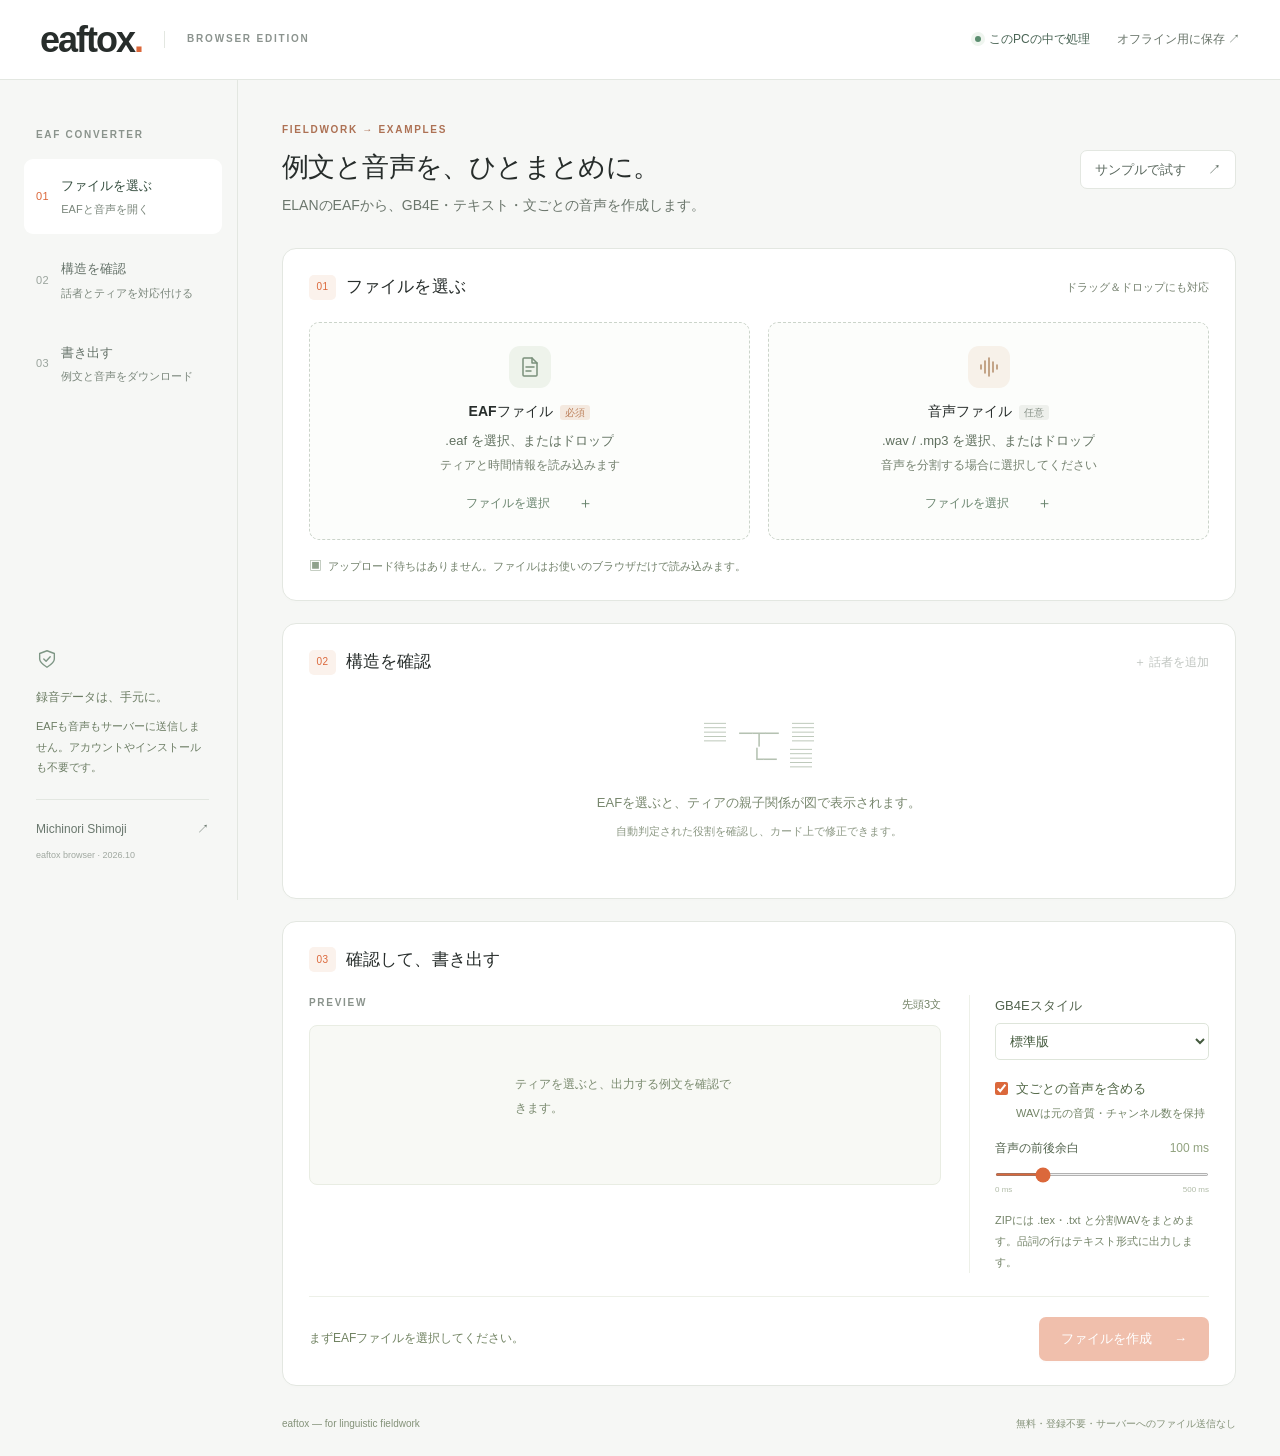
==== commit 8deb8cb0: "Show EAF tier dependencies as editable diagrams" ====
--- a/index.html
+++ b/index.html
@@ -15,6 +15,75 @@
 @media(max-width:800px){.step{font-size:12px}.section-heading h2{font-size:16px}.file-meta{font-size:11px}.lead{font-size:12px}.export-layout{grid-template-columns:minmax(0,1fr) 220px}.page-footer{font-size:9px}.section-caption{font-size:10px}}
 @media(max-width:540px){.step{font-size:11px}.export-layout,.mapping-grid{grid-template-columns:1fr}.lead{font-size:13px}.field select,.mode-select,.speaker-name{font-size:16px}.mode-select{max-width:none}.button,.button.small,.download-actions .button{font-size:14px}.file-meta{font-size:12px}.export-hint{font-size:12px}.subtle-notice{font-size:12px}.preview-empty{font-size:13px}.empty-state p{font-size:12px}.results p{font-size:11px}.top-actions .text-button{font-size:11px}}
 @media(prefers-reduced-motion:reduce){html{scroll-behavior:auto}*{transition:none!important}}
+
+/* The diagram follows PARENT_REF. Output roles are edited inside each tier. */
+.sr-only{position:absolute;width:1px;height:1px;padding:0;margin:-1px;overflow:hidden;clip:rect(0,0,0,0);white-space:nowrap;border:0}
+.speaker-tabs{display:flex;gap:8px;overflow-x:auto;padding:2px 2px 13px;margin-bottom:17px;border-bottom:1px solid var(--line)}
+.speaker-tab{display:flex;align-items:center;gap:9px;flex-shrink:0;border:1px solid transparent;border-radius:8px;padding:9px 15px;background:transparent;color:#6c786e;font-size:13px;font-weight:600;max-width:260px}
+.speaker-tab>span:last-child{overflow:hidden;text-overflow:ellipsis;white-space:nowrap}
+.speaker-tab[aria-pressed=true]{background:#eef4ed;border-color:#c9d9c9;color:#36543d}
+.speaker-tab[aria-pressed=true] .speaker-index{background:#4e7457;color:white}
+.speaker-settings{display:grid;grid-template-columns:minmax(110px,180px) minmax(180px,1fr) auto;align-items:end;gap:18px;margin-bottom:23px}
+.speaker-settings .speaker-name,.speaker-settings .mode-select{width:100%;max-width:none;margin:0;height:41px;padding:9px 10px;border:1px solid #dce4da;border-radius:6px;font-size:13px}
+.speaker-settings .field>span{font-size:12px}
+.speaker-settings .remove-speaker{font-size:11px;padding-bottom:10px;color:#8a776b}
+.diagram-heading{display:flex;align-items:flex-start;justify-content:space-between;gap:16px;margin:4px 0 12px}
+.diagram-heading h3{font-size:15px;font-weight:650;color:#354c3d;margin:0 0 5px}
+.diagram-heading p{font-size:12px;color:#758174;margin:0;line-height:1.8}
+.diagram-filter{display:flex;align-items:center;gap:7px;font-size:12px;white-space:nowrap;color:#63755e;padding-top:3px;cursor:pointer}
+.diagram-filter input{accent-color:#4e7457;width:15px;height:15px;margin:0}
+.diagram-legend{display:flex;gap:16px;flex-wrap:wrap;color:#758171;font-size:11px;margin-bottom:12px}
+.diagram-legend>span{display:inline-flex;align-items:center;gap:6px}
+.diagram-legend i{height:9px;width:9px;border-radius:3px;border:1px solid #cbd1c8;display:inline-block}
+.legend-used{background:#e4efe1;border-color:#719473!important}.legend-unused{background:white}
+.legend-edge{color:#839680}
+.tier-diagram{--node-width:216px;--branch-gap:44px;--connector:#9daf99;border:1px solid #dce5d7;border-radius:10px;background-color:#f7f9f4;background-image:radial-gradient(#cfd9ca .7px,transparent .7px);background-size:16px 16px;overflow:auto;max-height:620px;padding:30px 26px;scrollbar-color:#b8c7b2 #edf2e9;scrollbar-width:thin;overscroll-behavior:contain}
+.tier-diagram:focus-visible{outline:3px solid #e5a78d;outline-offset:3px}
+.tier-diagram ul{list-style:none;margin:0;padding:0}
+.tier-tree{width:max-content;min-width:100%}.tier-tree+.tier-tree{border-top:1px dashed #d7e0d1;margin-top:24px;padding-top:24px}
+.tier-branch{display:flex;align-items:center;position:relative;margin:0;padding:12px 0}
+.tier-children{padding-left:var(--branch-gap)!important;position:relative;flex-shrink:0}
+.tier-children:before{content:"";position:absolute;left:0;top:50%;width:calc(var(--branch-gap)/2);border-top:1.5px solid var(--connector)}
+.tier-children>.tier-branch:before{content:"";position:absolute;left:calc(var(--branch-gap)/-2);top:0;height:100%;width:calc(var(--branch-gap)/2);border-left:1.5px solid var(--connector)}
+.tier-children>.tier-branch:first-child:before{top:50%;height:50%}
+.tier-children>.tier-branch:last-child:before{height:50%}
+.tier-children>.tier-branch:only-child:before{height:0}
+.tier-children>.tier-branch:after{content:"";position:absolute;left:calc(var(--branch-gap)/-2);top:50%;width:calc(var(--branch-gap)/2);border-top:1.5px solid var(--connector)}
+.tier-node{flex:0 0 var(--node-width);width:var(--node-width);position:relative;border:1px solid #d7ded2;border-radius:9px;background:#fff;box-shadow:0 3px 8px #304a3410;padding:12px 14px 0;overflow:hidden}
+.tier-children>.tier-branch>.tier-node:before{content:"";position:absolute;left:0;top:calc(50% - 3px);width:6px;height:6px;background:var(--connector);transform:rotate(45deg) translateX(-50%)}
+.tier-node.is-used{border-color:#a2b99a;border-top:3px solid #6b8e63;padding-top:10px}
+.tier-node-top{display:flex;justify-content:space-between;align-items:center;gap:8px;font-size:10px;line-height:1.5;color:#8b9584}
+.tier-role-name{color:#87927d;font-weight:600}.is-used .tier-role-name{color:#5e8052}
+.tier-node-count{white-space:nowrap;font-variant-numeric:tabular-nums}
+.tier-node-name{font-size:15px;font-weight:650;line-height:1.5;color:#354d38;margin:6px 0;overflow:hidden;white-space:nowrap;text-overflow:ellipsis}
+.tier-sample{margin:0 0 12px;color:#788371;font-size:12px;line-height:1.65;height:40px;overflow:hidden;display:-webkit-box;-webkit-box-orient:vertical;-webkit-line-clamp:2;overflow-wrap:anywhere}
+.tier-role-field{display:flex;align-items:center;gap:10px;border-top:1px solid #e9ede4;margin:0 -14px;padding:8px 12px;background:#f9fbf6;font-size:10px;color:#87947d}
+.tier-role-field select{min-width:0;flex:1;border:1px solid #dce6d6;background:#fff;border-radius:5px;padding:5px 7px;color:#42603a;font-size:12px;line-height:1.5}
+.tier-node.has-warning{border-color:#d7ab65}.tier-node-warning{font-size:11px;color:#8e692b;line-height:1.7;margin:8px 0}
+.diagram-footer{display:flex;align-items:center;justify-content:space-between;gap:15px;font-size:11px;color:#839078;margin-top:10px}
+.diagram-footer p{margin:0;line-height:1.8}.diagram-scroll{display:flex;align-items:center;gap:8px;flex-shrink:0;font-size:10px;color:#89977f}
+.diagram-scroll button{width:28px;height:28px;border:1px solid #dee5d7;background:white;border-radius:5px;color:#748867;font-size:15px}
+.diagram-scroll button:hover{background:#f0f5eb}
+#role-fields{padding-top:19px}
+#mapping .empty-diagram{font-family:monospace;line-height:1.2;letter-spacing:0;font-size:22px;margin-bottom:18px}
+@media(max-width:1120px){.speaker-settings{grid-template-columns:145px minmax(0,1fr);gap:12px}.speaker-settings .remove-speaker{grid-column:1/-1;justify-self:end;padding:0}.diagram-heading{flex-wrap:wrap}.diagram-footer{align-items:flex-start;flex-wrap:wrap}}
+@media(max-width:540px){.speaker-settings{grid-template-columns:minmax(0,1fr)}.speaker-settings .speaker-name,.speaker-settings .mode-select{font-size:16px}.speaker-tabs{margin-top:4px}.speaker-tab{padding:8px 11px;font-size:13px}.diagram-heading p{font-size:12px}.diagram-legend{gap:8px 12px;font-size:10px}.tier-diagram{--node-width:210px;--branch-gap:36px;padding:20px 18px;max-height:560px}.tier-role-field select{font-size:16px}.tier-node-name{font-size:16px}.tier-sample{font-size:12px}.diagram-footer{font-size:11px}.diagram-scroll{margin-left:auto}.speaker-settings{margin-bottom:24px}}
+@media(prefers-reduced-motion:reduce){html{scroll-behavior:auto}}
+@media(max-width:540px){
+  .tier-diagram{--branch-gap:18px;padding:22px 16px}
+  .tier-tree{width:auto;min-width:100%}
+  .tier-branch{flex-direction:column;align-items:stretch;padding:0}
+  .tier-node{flex:auto;width:100%;min-width:150px}
+  .tier-sample{height:auto;min-height:20px}
+  .tier-children{padding:20px 0 0 18px!important;margin-left:12px!important}
+  .tier-children:before{left:0;top:0;width:0;height:20px;border-top:0;border-left:1.5px solid var(--connector)}
+  .tier-children>.tier-branch{padding:0 0 18px}
+  .tier-children>.tier-branch:before,.tier-children>.tier-branch:first-child:before{left:-18px;top:0;width:0;height:100%}
+  .tier-children>.tier-branch:last-child:before,.tier-children>.tier-branch:only-child:before{height:24px}
+  .tier-children>.tier-branch:after{left:-18px;top:24px;width:18px}
+  .tier-children>.tier-branch>.tier-node:before{top:21px}
+  .diagram-scroll button{display:none}
+}
 </style>
 </head>
 <body>
@@ -50,8 +119,18 @@
 
       <section id="mapping" class="panel">
         <div class="section-heading"><div><span class="section-number">02</span><h2>構造を確認</h2><span id="mapping-count" class="count-badge" hidden></span></div><button id="add-speaker" class="text-button" disabled>＋ 話者を追加</button></div>
-        <div id="mapping-empty" class="empty-state"><span class="empty-diagram" aria-hidden="true">▤ → ≡</span><p>EAFを選ぶと、話者とティアの候補がここに表示されます。</p><small>対応を確認し、必要な箇所だけ変更してください。</small></div>
-        <div id="mapping-content" hidden><div id="mapping-notice" class="subtle-notice"></div><div id="speakers"></div><details class="tier-details"><summary>検出したティアの一覧 <span id="tier-count"></span></summary><div class="table-scroll"><table><thead><tr><th>ティア</th><th>親ティア</th><th>話者</th><th>件数</th><th>内容の例</th></tr></thead><tbody id="tier-table"></tbody></table></div></details></div>
+        <div id="mapping-empty" class="empty-state"><span class="empty-diagram" aria-hidden="true">▤ ─┬─ ▤<br>　　└─ ▤</span><p>EAFを選ぶと、ティアの親子関係が図で表示されます。</p><small>自動判定された役割を確認し、カード上で修正できます。</small></div>
+        <div id="mapping-content" hidden>
+          <div id="mapping-notice" class="subtle-notice"></div>
+          <div id="speaker-tabs" class="speaker-tabs" role="group" aria-label="構造を確認する話者"></div>
+          <div id="speakers"></div>
+          <div class="diagram-heading"><div><h3>ティアの親子関係</h3><p id="diagram-help">線でつながったカードが親子です。役割はカード内で変更できます。</p></div><label class="diagram-filter"><input type="checkbox" id="show-all-tiers">すべてのティアを表示</label></div>
+          <div class="diagram-legend"><span><i class="legend-used"></i>この話者で使用</span><span><i class="legend-unused"></i>この話者では未使用</span><span class="legend-edge">⟶ EAFの親子関係</span></div>
+          <div id="tier-diagram" class="tier-diagram" tabindex="0" role="region" aria-label="ティアの依存関係図" aria-describedby="diagram-help diagram-caption"></div>
+          <div class="diagram-footer"><p id="diagram-caption"></p><div class="diagram-scroll"><button id="diagram-left" type="button" aria-label="図を左へスクロール">←</button><span>スクロールして全体を確認</span><button id="diagram-right" type="button" aria-label="図を右へスクロール">→</button></div></div>
+          <details id="mapping-details" class="tier-details"><summary>役割ごとの対応を詳しく調整</summary><div id="role-fields" class="mapping-grid"></div></details>
+          <details class="tier-details"><summary>検出したティアの一覧 <span id="tier-count"></span></summary><div class="table-scroll"><table><thead><tr><th>ティア</th><th>親ティア</th><th>話者</th><th>件数</th><th>内容の例</th></tr></thead><tbody id="tier-table"></tbody></table></div></details>
+        </div>
       </section>
 
       <section id="export" class="panel">
@@ -190,6 +269,37 @@
       }
       return { name: key || `話者${index + 1}`, mode: tiers.text0 ? "4層" : tiers.morph ? "3層" : "シンプル3層", tiers, uncertain: uncertain || !tiers.gloss || !tiers.trans };
     });
+  }
+
+  // Keep the EAF hierarchy separate from output roles: roles never create edges.
+  function buildTierForest(info) {
+    const nodes = new Map(info.map(tier => [tier.id, { tier, children: [], warning: "" }]));
+    const parents = new Map();
+    for (const tier of info) {
+      if (tier.parent && nodes.has(tier.parent)) parents.set(tier.id, tier.parent);
+      else if (tier.parent) nodes.get(tier.id).warning = `親ティア「${tier.parent}」が見つかりません。`;
+    }
+    const visited = new Set();
+    for (const tier of info) {
+      const path = [], positions = new Map();
+      let id = tier.id;
+      while (id && !visited.has(id)) {
+        if (positions.has(id)) {
+          for (const cyclic of path.slice(positions.get(id))) nodes.get(cyclic).warning = "親子関係が循環しています。図では循環する接続を1本省略しています。";
+          parents.delete(path.at(-1));
+          break;
+        }
+        positions.set(id, path.length); path.push(id); id = parents.get(id);
+      }
+      for (const seen of path) visited.add(seen);
+    }
+    const roots = [];
+    for (const [id, node] of nodes) {
+      const parent = parents.get(id);
+      if (parent) nodes.get(parent).children.push(node);
+      else roots.push(node);
+    }
+    return roots;
   }
 
   function extractSentences(eaf, speakers) {
@@ -503,7 +613,7 @@
   const safeName = value => (value || "").normalize("NFC").replace(/[^\p{L}\p{N}_\s-]/gu, "").trim().replace(/\s+/g, "_").slice(0, 50);
   function audioFilename(sent, index) { return `audio_segments/${String(index + 1).padStart(3, "0")}_${safeName(sent.speaker)}_${safeName((sent.text0 || sent.text || "").slice(0, 30)) || "sentence"}.wav`; }
 
-  return { VERSION, MODES, NONE, parseEaf, resolveTiers, guessSpeakers, extractSentences, alignMorphs, normalize, ipaToTipa, toText, toGb4e, openWav, sliceWav, sliceDecodedAudio, segmentBounds, makeZip, crc32, audioFilename };
+  return { VERSION, MODES, NONE, parseEaf, resolveTiers, guessSpeakers, buildTierForest, extractSentences, alignMorphs, normalize, ipaToTipa, toText, toGb4e, openWav, sliceWav, sliceDecodedAudio, segmentBounds, makeZip, crc32, audioFilename };
 });
 </script>
   <script>(function () {
@@ -512,9 +622,11 @@
   // Capture the empty application before any user file or example enters the UI.
   const pristineHtml = "<!doctype html>\n" + document.documentElement.outerHTML;
   const $ = id => document.getElementById(id);
-  const state = { eaf: null, speakers: [], sentences: [], audioFile: null, audio: null, audioStatus: "empty", urls: [], eafGeneration: 0, audioGeneration: 0, busy: false, abort: null };
+  const state = { eaf: null, speakers: [], sentences: [], audioFile: null, audio: null, audioStatus: "empty", urls: [], eafGeneration: 0, audioGeneration: 0, busy: false, abort: null, activeSpeaker: 0, graphRoots: new Set(), showAllTiers: false };
   const roles = { text0: ["表層形", "text0"], text: ["本文・形態素境界", "text"], morph: ["形態素", "morph"], gloss: ["グロス", "gloss"], pos: ["品詞", "pos・任意"], trans: ["自由訳", "trans"] };
-  const modeLabels = { "シンプル3層": "本文 → グロス → 訳", "3層": "本文＋形態素 → グロス → 訳", "4層": "表層形 → 本文 → グロス → 訳" };
+  const modeLabels = { "シンプル3層": "本文・グロス・自由訳", "3層": "本文・形態素・グロス・自由訳", "4層": "表層形・本文・グロス・自由訳" };
+  const shortRoles = { text0: "表層形", text: "本文", morph: "形態素", gloss: "グロス", pos: "品詞", trans: "自由訳" };
+  const activeRoles = speaker => Object.keys(roles).filter(role => !(role === "text0" && speaker.mode !== "4層") && !(role === "morph" && speaker.mode === "シンプル3層"));
   function element(tag, className, text) { const node = document.createElement(tag); if (className) node.className = className; if (text !== undefined) node.textContent = text; return node; }
   const sizeText = bytes => bytes < 1000000 ? `${(bytes / 1000).toFixed(0)} KB` : `${(bytes / 1000000).toFixed(1)} MB`;
   const timeText = seconds => { const min = Math.floor(seconds / 60); return `${min}:${(seconds % 60).toFixed(2).padStart(5, "0")}`; };
@@ -554,43 +666,112 @@
     $("export-hint").textContent = error || (audioBlocked ? state.audioStatus === "loading" ? "音声情報を確認しています…" : "音声を選び直すか、音声を解除してください。" : count ? `${count.toLocaleString()}文 ${$("include-audio").checked && state.audioFile ? "＋ 分割音声" : "・ テキストのみ"}を書き出します。` : "まずEAFファイルを選択してください。");
   }
 
-  function renderMapping() {
+  function renderDiagram(speaker, index) {
+    const diagram = $("tier-diagram");
+    const scroll = [diagram.scrollLeft, diagram.scrollTop];
+    diagram.replaceChildren();
+    const enabledRoles = activeRoles(speaker);
+    const usedIds = new Set(enabledRoles.map(role => speaker.tiers[role]).filter(Boolean));
+    const roots = E.buildTierForest(state.eaf.info);
+    const members = node => [node, ...node.children.flatMap(members)];
+    for (const root of roots) {
+      if (members(root).some(node => usedIds.has(node.tier.id))) state.graphRoots.add(root.tier.id);
+    }
+    const shown = state.showAllTiers || !state.graphRoots.size ? roots : roots.filter(root => state.graphRoots.has(root.tier.id));
+    let count = 0, edgeCount = 0, warnings = 0;
+    function branch(node) {
+      const { tier } = node;
+      count++; if (node.warning) warnings++;
+      const assigned = enabledRoles.filter(role => speaker.tiers[role] === tier.id);
+      const row = element("li", "tier-branch"), card = element("article", "tier-node");
+      card.classList.toggle("is-used", assigned.length > 0);
+      card.classList.toggle("has-warning", !!node.warning);
+      card.dataset.tierId = tier.id;
+      const header = element("div", "tier-node-top");
+      header.append(element("span", "tier-role-name", assigned.length ? assigned.map(role => shortRoles[role]).join("・") : "未使用"), element("span", "tier-node-count", `${tier.count}件`));
+      const name = element("h4", "tier-node-name", tier.id); name.title = tier.id;
+      const sample = element("p", "tier-sample", tier.sample || "（内容がありません）"); sample.title = tier.sample;
+      card.append(header, name, element("span", "sr-only", tier.parent ? `親ティア: ${tier.parent}` : "親ティアなし"), sample);
+      const field = element("label", "tier-role-field"), select = element("select");
+      select.id = `tier-role-${state.eaf.info.indexOf(tier)}`;
+      select.setAttribute("aria-label", `${tier.id} の役割（${speaker.name || `話者${index + 1}`}）`);
+      select.add(new Option("使用しない", ""));
+      for (const role of enabledRoles) select.add(new Option(shortRoles[role], role));
+      if (assigned.length > 1) {
+        const multiple = new Option(assigned.map(role => shortRoles[role]).join("・"), "multiple");
+        multiple.disabled = true; select.add(multiple);
+      }
+      select.value = assigned.length > 1 ? "multiple" : assigned[0] || "";
+      select.addEventListener("change", () => {
+        for (const role of enabledRoles) if (speaker.tiers[role] === tier.id) speaker.tiers[role] = "";
+        if (select.value) speaker.tiers[select.value] = tier.id;
+        speaker.uncertain = false; speaker.edited = true;
+        renderMapping();
+      });
+      field.append(element("span", "", "役割"), select); card.append(field);
+      if (node.warning) card.append(element("p", "tier-node-warning", node.warning));
+      row.append(card);
+      if (node.children.length) {
+        const children = element("ul", "tier-children");
+        for (const child of node.children) { edgeCount++; children.append(branch(child)); }
+        row.append(children);
+      }
+      return row;
+    }
+    for (const root of shown) {
+      const tree = element("ul", "tier-tree"); tree.append(branch(root)); diagram.append(tree);
+    }
+    $("diagram-caption").textContent = `${count} / ${state.eaf.info.length} ティアを表示。` + (warnings ? " 親子関係の警告をカードで確認してください。" : !edgeCount ? "この範囲には親子関係の指定がないため、線は表示していません。" : "線はEAFに保存された親子関係を表します。");
+    $("show-all-tiers").checked = state.showAllTiers;
+    diagram.scrollLeft = scroll[0]; diagram.scrollTop = scroll[1];
+  }
+
+  function renderMapping({ updateOutput = true } = {}) {
+    const focusId = document.activeElement?.id;
     $("mapping-empty").hidden = !!state.eaf;
     $("mapping-content").hidden = !state.eaf;
     $("mapping-count").hidden = !state.eaf;
     $("mapping-count").textContent = `${state.speakers.length} 話者`;
     $("add-speaker").disabled = !state.eaf || state.speakers.length >= 8 || state.busy;
-    $("speakers").replaceChildren();
-    if (!state.eaf) { updatePreview(); return; }
-    const uncertain = state.speakers.some(s => s.uncertain);
+    $("speakers").replaceChildren(); $("speaker-tabs").replaceChildren(); $("role-fields").replaceChildren();
+    if (!state.eaf) { $("tier-diagram").replaceChildren(); updatePreview(); return; }
+    state.activeSpeaker = Math.min(state.activeSpeaker, state.speakers.length - 1);
+    const index = state.activeSpeaker, speaker = state.speakers[index];
+    const missing = activeRoles(speaker).filter(role => role !== "pos" && !speaker.tiers[role]);
     const notice = $("mapping-notice");
-    notice.classList.toggle("warning", uncertain || state.eaf.skipped > 0);
-    notice.textContent = uncertain ? "ティア名から役割を判断しきれない箇所があります。本文・グロス・自由訳の対応を確認してください。" : "話者情報・ティア名・親子関係から対応候補を設定しました。下のプレビューを確認し、必要な箇所だけ変更してください。";
+    notice.classList.toggle("warning", speaker.uncertain || missing.length > 0 || state.eaf.skipped > 0);
+    notice.textContent = missing.length ? `${missing.map(role => shortRoles[role]).join("・")}の役割が未設定です。カードの「役割」か、下の詳細設定で対応するティアを選んでください。` : speaker.uncertain ? "役割を判断しきれない箇所があります。カードの内容を見て、本文・グロス・自由訳の対応を確認してください。" : speaker.edited ? "役割の対応を更新しました。カードの内容と、下の出力プレビューを確認してください。" : "役割を自動判定しました。カードの内容と役割を確認し、必要な箇所だけ変更してください。";
     if (state.eaf.skipped) notice.textContent += ` 時間を解決できなかった ${state.eaf.skipped} 件は除外しています。`;
-    state.speakers.forEach((speaker, index) => {
-      const card = element("div", "speaker-card"), top = element("div", "speaker-top");
-      const name = element("input", "speaker-name"); name.type = "text"; name.value = speaker.name; name.setAttribute("aria-label", `話者${index + 1}の名前`);
-      name.addEventListener("input", () => { speaker.name = name.value; updatePreview(); });
-      const mode = element("select", "mode-select"); mode.setAttribute("aria-label", `話者${index + 1}の構造`);
-      for (const value of E.MODES) mode.add(new Option(modeLabels[value], value, false, value === speaker.mode));
-      mode.addEventListener("change", () => { speaker.mode = mode.value; renderMapping(); });
-      const remove = element("button", "remove-speaker", "×"); remove.setAttribute("aria-label", `話者${index + 1}を削除`); remove.disabled = state.speakers.length === 1;
-      remove.addEventListener("click", () => { state.speakers.splice(index, 1); renderMapping(); });
-      top.append(element("span", "speaker-index", String(index + 1)), name, mode, remove); card.append(top);
-      const grid = element("div", "mapping-grid");
-      for (const [role, labels] of Object.entries(roles)) {
-        if (role === "text0" && speaker.mode !== "4層") continue;
-        if (role === "morph" && speaker.mode === "シンプル3層") continue;
-        const field = element("label", "field"), title = element("span", "", labels[0]); title.append(element("small", "", labels[1]));
-        const select = element("select"); select.setAttribute("aria-label", `話者${index + 1} ${labels[0]}`);
-        select.add(new Option("選択しない", ""));
-        for (const tier of state.eaf.info) select.add(new Option(`${tier.id}  (${tier.count})`, tier.id));
-        select.value = speaker.tiers[role] || "";
-        select.addEventListener("change", () => { speaker.tiers[role] = select.value; speaker.uncertain = false; updatePreview(); });
-        field.append(title, select); grid.append(field);
-      }
-      card.append(grid); $("speakers").append(card);
+    state.speakers.forEach((item, itemIndex) => {
+      const tab = element("button", "speaker-tab"); tab.type = "button"; tab.id = `speaker-tab-${itemIndex}`;
+      tab.setAttribute("aria-pressed", String(itemIndex === index));
+      tab.append(element("span", "speaker-index", String(itemIndex + 1)));
+      const label = element("span", "", item.name || `話者${itemIndex + 1}`); label.id = `speaker-tab-name-${itemIndex}`; tab.append(label);
+      tab.addEventListener("click", () => { state.activeSpeaker = itemIndex; state.graphRoots.clear(); $("tier-diagram").scrollTo(0, 0); renderMapping({ updateOutput: false }); });
+      $("speaker-tabs").append(tab);
     });
+    const top = element("div", "speaker-settings");
+    const nameField = element("label", "field"), name = element("input", "speaker-name");
+    name.type = "text"; name.value = speaker.name; name.id = "speaker-name";
+    name.addEventListener("input", () => { speaker.name = name.value; $(`speaker-tab-name-${index}`).textContent = name.value || `話者${index + 1}`; updatePreview(); });
+    nameField.append(element("span", "", "出力する話者名"), name);
+    const modeField = element("label", "field"), mode = element("select", "mode-select"); mode.id = "speaker-mode";
+    for (const value of E.MODES) mode.add(new Option(modeLabels[value], value, false, value === speaker.mode));
+    mode.addEventListener("change", () => { speaker.mode = mode.value; speaker.edited = true; renderMapping(); });
+    modeField.append(element("span", "", "例文の構成"), mode);
+    const remove = element("button", "text-button remove-speaker", "この話者を削除"); remove.disabled = state.speakers.length === 1;
+    remove.addEventListener("click", () => { state.speakers.splice(index, 1); state.graphRoots.clear(); renderMapping(); });
+    top.append(nameField, modeField, remove); $("speakers").append(top);
+    for (const role of activeRoles(speaker)) {
+      const labels = roles[role], field = element("label", "field"), title = element("span", "", labels[0]); title.append(element("small", "", labels[1]));
+      const select = element("select"); select.id = `role-field-${role}`; select.setAttribute("aria-label", `話者${index + 1} ${labels[0]}`);
+      select.add(new Option("選択しない", ""));
+      for (const tier of state.eaf.info) select.add(new Option(`${tier.id}  (${tier.count})`, tier.id));
+      select.value = speaker.tiers[role] || "";
+      select.addEventListener("change", () => { speaker.tiers[role] = select.value; speaker.uncertain = false; speaker.edited = true; renderMapping(); });
+      field.append(title, select); $("role-fields").append(field);
+    }
+    renderDiagram(speaker, index);
     $("tier-count").textContent = `${state.eaf.info.length} ティア`;
     $("tier-table").replaceChildren();
     for (const tier of state.eaf.info) {
@@ -598,7 +779,8 @@
       for (const value of [tier.id, tier.parent || "—", tier.participant || "—", String(tier.count), tier.sample.slice(0, 70)]) tr.append(element("td", "", value));
       $("tier-table").append(tr);
     }
-    updatePreview();
+    if (updateOutput) updatePreview();
+    if (focusId) $(focusId)?.focus({ preventScroll: true });
   }
 
   async function loadEaf(file) {
@@ -617,7 +799,7 @@
       const eaf = E.parseEaf(text);
       if (generation !== state.eafGeneration) return;
       if (!eaf.info.length) throw new Error("EAF内にティアが見つかりませんでした。");
-      state.eaf = eaf; state.speakers = E.guessSpeakers(eaf);
+      state.eaf = eaf; state.speakers = E.guessSpeakers(eaf); state.activeSpeaker = 0; state.graphRoots.clear(); state.showAllTiers = false;
       $("eaf-meta").textContent = `${sizeText(file.size)} · ${eaf.info.length} ティア · ${Math.round(performance.now() - started)} msで読み込み`;
       $("eaf-zone").classList.add("ready"); $("eaf-action").textContent = "別のファイルに変更 ＋"; $("file-step-check").textContent = "✓";
       renderMapping();
@@ -736,7 +918,10 @@
   }
   bindDrop("eaf-zone", "eaf-file", loadEaf); bindDrop("audio-zone", "audio-file", loadAudio);
   $("remove-audio").addEventListener("click", clearAudio);
-  $("add-speaker").addEventListener("click", () => { if (state.speakers.length >= 8) return; state.speakers.push({ name: `話者${state.speakers.length + 1}`, mode: "シンプル3層", tiers: { text0: "", text: "", morph: "", gloss: "", pos: "", trans: "" }, uncertain: true }); renderMapping(); });
+  $("add-speaker").addEventListener("click", () => { if (state.speakers.length >= 8) return; state.speakers.push({ name: `話者${state.speakers.length + 1}`, mode: "シンプル3層", tiers: { text0: "", text: "", morph: "", gloss: "", pos: "", trans: "" }, uncertain: true }); state.activeSpeaker = state.speakers.length - 1; state.graphRoots.clear(); renderMapping(); });
+  $("show-all-tiers").addEventListener("change", event => { state.showAllTiers = event.target.checked; renderMapping({ updateOutput: false }); });
+  $("diagram-left").addEventListener("click", () => $("tier-diagram").scrollBy({ left: -280, behavior: "smooth" }));
+  $("diagram-right").addEventListener("click", () => $("tier-diagram").scrollBy({ left: 280, behavior: "smooth" }));
   $("include-audio").addEventListener("change", updatePreview);
   $("gb4e-style").addEventListener("change", resetResults);
   $("padding").addEventListener("input", () => { $("padding-value").textContent = `${$("padding").value} ms`; resetResults(); });
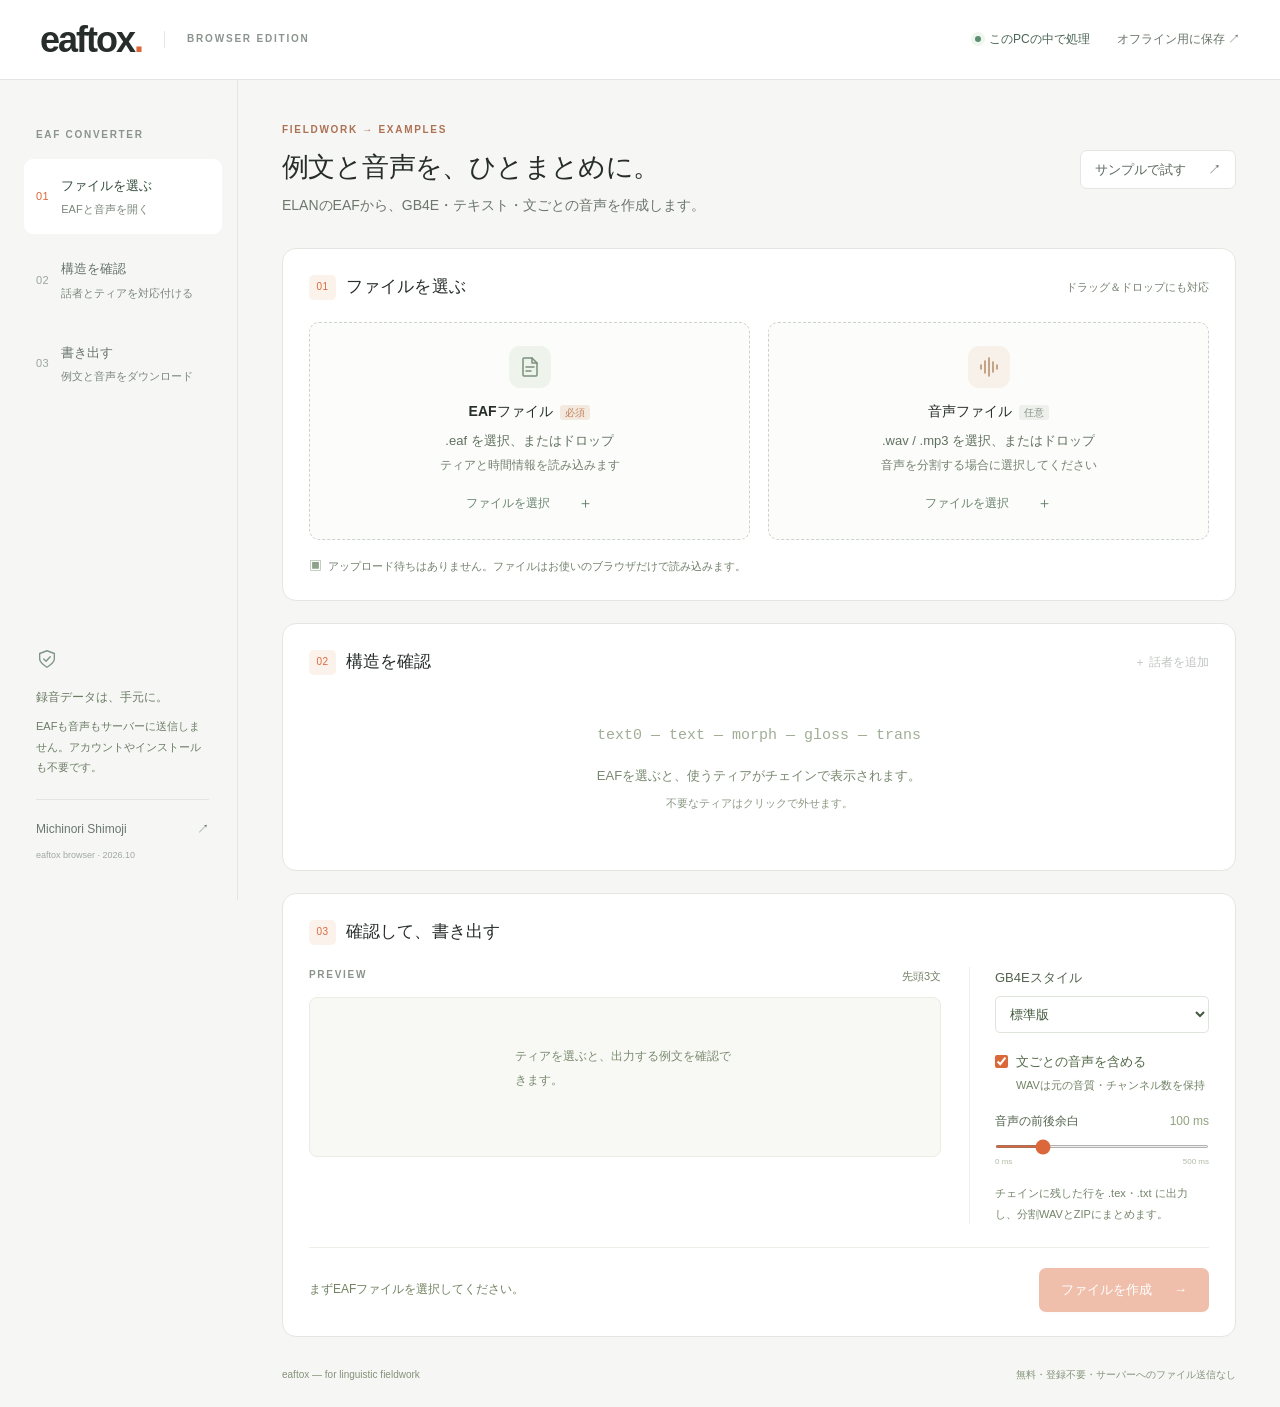
==== commit 4ea030d6: "Select output rows by removing tiers from a compact chain" ====
--- a/index.html
+++ b/index.html
@@ -16,7 +16,7 @@
 @media(max-width:540px){.step{font-size:11px}.export-layout,.mapping-grid{grid-template-columns:1fr}.lead{font-size:13px}.field select,.mode-select,.speaker-name{font-size:16px}.mode-select{max-width:none}.button,.button.small,.download-actions .button{font-size:14px}.file-meta{font-size:12px}.export-hint{font-size:12px}.subtle-notice{font-size:12px}.preview-empty{font-size:13px}.empty-state p{font-size:12px}.results p{font-size:11px}.top-actions .text-button{font-size:11px}}
 @media(prefers-reduced-motion:reduce){html{scroll-behavior:auto}*{transition:none!important}}
 
-/* The diagram follows PARENT_REF. Output roles are edited inside each tier. */
+/* Compact tier selection chain. */
 .sr-only{position:absolute;width:1px;height:1px;padding:0;margin:-1px;overflow:hidden;clip:rect(0,0,0,0);white-space:nowrap;border:0}
 .speaker-tabs{display:flex;gap:8px;overflow-x:auto;padding:2px 2px 13px;margin-bottom:17px;border-bottom:1px solid var(--line)}
 .speaker-tab{display:flex;align-items:center;gap:9px;flex-shrink:0;border:1px solid transparent;border-radius:8px;padding:9px 15px;background:transparent;color:#6c786e;font-size:13px;font-weight:600;max-width:260px}
@@ -27,63 +27,23 @@
 .speaker-settings .speaker-name,.speaker-settings .mode-select{width:100%;max-width:none;margin:0;height:41px;padding:9px 10px;border:1px solid #dce4da;border-radius:6px;font-size:13px}
 .speaker-settings .field>span{font-size:12px}
 .speaker-settings .remove-speaker{font-size:11px;padding-bottom:10px;color:#8a776b}
-.diagram-heading{display:flex;align-items:flex-start;justify-content:space-between;gap:16px;margin:4px 0 12px}
-.diagram-heading h3{font-size:15px;font-weight:650;color:#354c3d;margin:0 0 5px}
-.diagram-heading p{font-size:12px;color:#758174;margin:0;line-height:1.8}
-.diagram-filter{display:flex;align-items:center;gap:7px;font-size:12px;white-space:nowrap;color:#63755e;padding-top:3px;cursor:pointer}
-.diagram-filter input{accent-color:#4e7457;width:15px;height:15px;margin:0}
-.diagram-legend{display:flex;gap:16px;flex-wrap:wrap;color:#758171;font-size:11px;margin-bottom:12px}
-.diagram-legend>span{display:inline-flex;align-items:center;gap:6px}
-.diagram-legend i{height:9px;width:9px;border-radius:3px;border:1px solid #cbd1c8;display:inline-block}
-.legend-used{background:#e4efe1;border-color:#719473!important}.legend-unused{background:white}
-.legend-edge{color:#839680}
-.tier-diagram{--node-width:216px;--branch-gap:44px;--connector:#9daf99;border:1px solid #dce5d7;border-radius:10px;background-color:#f7f9f4;background-image:radial-gradient(#cfd9ca .7px,transparent .7px);background-size:16px 16px;overflow:auto;max-height:620px;padding:30px 26px;scrollbar-color:#b8c7b2 #edf2e9;scrollbar-width:thin;overscroll-behavior:contain}
-.tier-diagram:focus-visible{outline:3px solid #e5a78d;outline-offset:3px}
-.tier-diagram ul{list-style:none;margin:0;padding:0}
-.tier-tree{width:max-content;min-width:100%}.tier-tree+.tier-tree{border-top:1px dashed #d7e0d1;margin-top:24px;padding-top:24px}
-.tier-branch{display:flex;align-items:center;position:relative;margin:0;padding:12px 0}
-.tier-children{padding-left:var(--branch-gap)!important;position:relative;flex-shrink:0}
-.tier-children:before{content:"";position:absolute;left:0;top:50%;width:calc(var(--branch-gap)/2);border-top:1.5px solid var(--connector)}
-.tier-children>.tier-branch:before{content:"";position:absolute;left:calc(var(--branch-gap)/-2);top:0;height:100%;width:calc(var(--branch-gap)/2);border-left:1.5px solid var(--connector)}
-.tier-children>.tier-branch:first-child:before{top:50%;height:50%}
-.tier-children>.tier-branch:last-child:before{height:50%}
-.tier-children>.tier-branch:only-child:before{height:0}
-.tier-children>.tier-branch:after{content:"";position:absolute;left:calc(var(--branch-gap)/-2);top:50%;width:calc(var(--branch-gap)/2);border-top:1.5px solid var(--connector)}
-.tier-node{flex:0 0 var(--node-width);width:var(--node-width);position:relative;border:1px solid #d7ded2;border-radius:9px;background:#fff;box-shadow:0 3px 8px #304a3410;padding:12px 14px 0;overflow:hidden}
-.tier-children>.tier-branch>.tier-node:before{content:"";position:absolute;left:0;top:calc(50% - 3px);width:6px;height:6px;background:var(--connector);transform:rotate(45deg) translateX(-50%)}
-.tier-node.is-used{border-color:#a2b99a;border-top:3px solid #6b8e63;padding-top:10px}
-.tier-node-top{display:flex;justify-content:space-between;align-items:center;gap:8px;font-size:10px;line-height:1.5;color:#8b9584}
-.tier-role-name{color:#87927d;font-weight:600}.is-used .tier-role-name{color:#5e8052}
-.tier-node-count{white-space:nowrap;font-variant-numeric:tabular-nums}
-.tier-node-name{font-size:15px;font-weight:650;line-height:1.5;color:#354d38;margin:6px 0;overflow:hidden;white-space:nowrap;text-overflow:ellipsis}
-.tier-sample{margin:0 0 12px;color:#788371;font-size:12px;line-height:1.65;height:40px;overflow:hidden;display:-webkit-box;-webkit-box-orient:vertical;-webkit-line-clamp:2;overflow-wrap:anywhere}
-.tier-role-field{display:flex;align-items:center;gap:10px;border-top:1px solid #e9ede4;margin:0 -14px;padding:8px 12px;background:#f9fbf6;font-size:10px;color:#87947d}
-.tier-role-field select{min-width:0;flex:1;border:1px solid #dce6d6;background:#fff;border-radius:5px;padding:5px 7px;color:#42603a;font-size:12px;line-height:1.5}
-.tier-node.has-warning{border-color:#d7ab65}.tier-node-warning{font-size:11px;color:#8e692b;line-height:1.7;margin:8px 0}
-.diagram-footer{display:flex;align-items:center;justify-content:space-between;gap:15px;font-size:11px;color:#839078;margin-top:10px}
-.diagram-footer p{margin:0;line-height:1.8}.diagram-scroll{display:flex;align-items:center;gap:8px;flex-shrink:0;font-size:10px;color:#89977f}
-.diagram-scroll button{width:28px;height:28px;border:1px solid #dee5d7;background:white;border-radius:5px;color:#748867;font-size:15px}
-.diagram-scroll button:hover{background:#f0f5eb}
-#role-fields{padding-top:19px}
-#mapping .empty-diagram{font-family:monospace;line-height:1.2;letter-spacing:0;font-size:22px;margin-bottom:18px}
-@media(max-width:1120px){.speaker-settings{grid-template-columns:145px minmax(0,1fr);gap:12px}.speaker-settings .remove-speaker{grid-column:1/-1;justify-self:end;padding:0}.diagram-heading{flex-wrap:wrap}.diagram-footer{align-items:flex-start;flex-wrap:wrap}}
-@media(max-width:540px){.speaker-settings{grid-template-columns:minmax(0,1fr)}.speaker-settings .speaker-name,.speaker-settings .mode-select{font-size:16px}.speaker-tabs{margin-top:4px}.speaker-tab{padding:8px 11px;font-size:13px}.diagram-heading p{font-size:12px}.diagram-legend{gap:8px 12px;font-size:10px}.tier-diagram{--node-width:210px;--branch-gap:36px;padding:20px 18px;max-height:560px}.tier-role-field select{font-size:16px}.tier-node-name{font-size:16px}.tier-sample{font-size:12px}.diagram-footer{font-size:11px}.diagram-scroll{margin-left:auto}.speaker-settings{margin-bottom:24px}}
-@media(prefers-reduced-motion:reduce){html{scroll-behavior:auto}}
-@media(max-width:540px){
-  .tier-diagram{--branch-gap:18px;padding:22px 16px}
-  .tier-tree{width:auto;min-width:100%}
-  .tier-branch{flex-direction:column;align-items:stretch;padding:0}
-  .tier-node{flex:auto;width:100%;min-width:150px}
-  .tier-sample{height:auto;min-height:20px}
-  .tier-children{padding:20px 0 0 18px!important;margin-left:12px!important}
-  .tier-children:before{left:0;top:0;width:0;height:20px;border-top:0;border-left:1.5px solid var(--connector)}
-  .tier-children>.tier-branch{padding:0 0 18px}
-  .tier-children>.tier-branch:before,.tier-children>.tier-branch:first-child:before{left:-18px;top:0;width:0;height:100%}
-  .tier-children>.tier-branch:last-child:before,.tier-children>.tier-branch:only-child:before{height:24px}
-  .tier-children>.tier-branch:after{left:-18px;top:24px;width:18px}
-  .tier-children>.tier-branch>.tier-node:before{top:21px}
-  .diagram-scroll button{display:none}
-}
+
+.chain-heading{display:flex;align-items:center;justify-content:space-between;gap:16px;color:#73816d;font-size:12px;margin:0 0 14px}
+.chain-heading p{margin:0}.chain-heading>span{font-size:11px;white-space:nowrap;color:#8c9785}
+.tier-chain{display:flex;align-items:center;gap:10px;flex-wrap:wrap;padding:22px 0;min-height:76px}
+.chain-step{display:inline-flex;align-items:center;gap:10px;max-width:100%}
+.chain-tier{border:0;border-bottom:2px solid #8baa7c;border-radius:0;background:transparent;padding:8px 2px;display:inline-flex;align-items:center;gap:8px;color:#38592f;font:600 20px/1.5 ui-monospace,SFMono-Regular,Consolas,monospace;max-width:100%;text-align:left}
+.chain-tier>span:first-child{overflow-wrap:anywhere}.chain-action{font:400 14px/1 sans-serif;color:#9bab92;flex-shrink:0}
+.chain-tier:hover{color:#a85a3a;border-color:#c88464;background:#fcf6f1}.chain-tier:hover .chain-action{color:#a85a3a}
+.chain-link{font:400 18px/1 monospace;color:#a9b4a1}.chain-empty{color:#8b9684;font-size:13px}
+.removed-row{display:flex;gap:10px 14px;align-items:center;flex-wrap:wrap;border-top:1px dashed #e0e6da;padding-top:15px;margin-top:8px;color:#88947e;font-size:11px}
+#removed-tiers{display:flex;gap:8px;flex-wrap:wrap}.removed-row small{font-size:10px;color:#9aa58f}
+.restore-tier{display:inline-flex;align-items:center;gap:8px;border:1px dashed #d3ddca;border-radius:4px;padding:5px 8px;color:#8c9981;background:transparent;font:12px/1.5 ui-monospace,SFMono-Regular,Consolas,monospace;max-width:100%;overflow-wrap:anywhere}
+.restore-tier:hover{color:#45663a;background:#f3f7ef;border-color:#8baa7c}
+#speakers{padding-top:18px}#role-fields{padding-top:2px}
+.empty-chain{display:block;font:15px/1.8 ui-monospace,SFMono-Regular,Consolas,monospace;color:#a0ae96;margin-bottom:16px;overflow-wrap:anywhere}
+@media(max-width:1120px){.speaker-settings{grid-template-columns:145px minmax(0,1fr);gap:12px}.speaker-settings .remove-speaker{grid-column:1/-1;justify-self:end;padding:0}}
+@media(max-width:540px){.speaker-settings{grid-template-columns:minmax(0,1fr)}.speaker-settings .speaker-name,.speaker-settings .mode-select{font-size:16px}.speaker-tabs{margin-top:4px}.speaker-tab{padding:8px 11px;font-size:13px}.chain-heading{display:block}.chain-heading>span{display:block;margin-top:7px}.tier-chain{gap:5px;padding:12px 0}.chain-tier{font-size:17px;gap:5px}.chain-link{font-size:15px}.chain-step{gap:5px}.removed-row small{width:100%}.empty-chain{font-size:13px}}
 </style>
 </head>
 <body>
@@ -119,23 +79,21 @@
 
       <section id="mapping" class="panel">
         <div class="section-heading"><div><span class="section-number">02</span><h2>構造を確認</h2><span id="mapping-count" class="count-badge" hidden></span></div><button id="add-speaker" class="text-button" disabled>＋ 話者を追加</button></div>
-        <div id="mapping-empty" class="empty-state"><span class="empty-diagram" aria-hidden="true">▤ ─┬─ ▤<br>　　└─ ▤</span><p>EAFを選ぶと、ティアの親子関係が図で表示されます。</p><small>自動判定された役割を確認し、カード上で修正できます。</small></div>
+        <div id="mapping-empty" class="empty-state"><span class="empty-chain" aria-hidden="true">text0 — text — morph — gloss — trans</span><p>EAFを選ぶと、使うティアがチェインで表示されます。</p><small>不要なティアはクリックで外せます。</small></div>
         <div id="mapping-content" hidden>
-          <div id="mapping-notice" class="subtle-notice"></div>
+          <div id="mapping-notice" class="subtle-notice" hidden></div>
           <div id="speaker-tabs" class="speaker-tabs" role="group" aria-label="構造を確認する話者"></div>
-          <div id="speakers"></div>
-          <div class="diagram-heading"><div><h3>ティアの親子関係</h3><p id="diagram-help">線でつながったカードが親子です。役割はカード内で変更できます。</p></div><label class="diagram-filter"><input type="checkbox" id="show-all-tiers">すべてのティアを表示</label></div>
-          <div class="diagram-legend"><span><i class="legend-used"></i>この話者で使用</span><span><i class="legend-unused"></i>この話者では未使用</span><span class="legend-edge">⟶ EAFの親子関係</span></div>
-          <div id="tier-diagram" class="tier-diagram" tabindex="0" role="region" aria-label="ティアの依存関係図" aria-describedby="diagram-help diagram-caption"></div>
-          <div class="diagram-footer"><p id="diagram-caption"></p><div class="diagram-scroll"><button id="diagram-left" type="button" aria-label="図を左へスクロール">←</button><span>スクロールして全体を確認</span><button id="diagram-right" type="button" aria-label="図を右へスクロール">→</button></div></div>
-          <details id="mapping-details" class="tier-details"><summary>役割ごとの対応を詳しく調整</summary><div id="role-fields" class="mapping-grid"></div></details>
+          <div class="chain-heading"><p>出力しないティアをクリックして外してください。</p><span id="chain-count" aria-live="polite"></span></div>
+          <div id="tier-chain" class="tier-chain" role="group" aria-label="使うティアのチェイン"></div>
+          <div id="removed-row" class="removed-row" hidden><span>外したティア</span><div id="removed-tiers"></div><small>クリックで戻す</small></div>
+          <details id="mapping-details" class="tier-details"><summary>対応を調整</summary><div id="speakers"></div><div id="role-fields" class="mapping-grid"></div></details>
           <details class="tier-details"><summary>検出したティアの一覧 <span id="tier-count"></span></summary><div class="table-scroll"><table><thead><tr><th>ティア</th><th>親ティア</th><th>話者</th><th>件数</th><th>内容の例</th></tr></thead><tbody id="tier-table"></tbody></table></div></details>
         </div>
       </section>
 
       <section id="export" class="panel">
         <div class="section-heading"><div><span class="section-number">03</span><h2>確認して、書き出す</h2></div><span id="sentence-count" class="section-caption"></span></div>
-        <div class="export-layout"><div class="preview-column"><div class="preview-heading"><span class="eyebrow">PREVIEW</span><span>先頭3文</span></div><div id="preview" class="preview"><p class="preview-empty">ティアを選ぶと、出力する例文を確認できます。</p></div></div><div class="settings-column"><label class="field"><span>GB4Eスタイル</span><select id="gb4e-style"><option>標準版</option><option>行間調整版</option><option>最小限版</option></select></label><label class="check-field"><input type="checkbox" id="include-audio" checked><span>文ごとの音声を含める<small>WAVは元の音質・チャンネル数を保持</small></span></label><label class="field padding-field"><span>音声の前後余白 <output id="padding-value">100 ms</output></span><input id="padding" type="range" min="0" max="500" step="50" value="100"><span class="range-labels"><span>0 ms</span><span>500 ms</span></span></label><p class="settings-note">ZIPには .tex・.txt と分割WAVをまとめます。品詞の行はテキスト形式に出力します。</p></div></div>
+        <div class="export-layout"><div class="preview-column"><div class="preview-heading"><span class="eyebrow">PREVIEW</span><span>先頭3文</span></div><div id="preview" class="preview"><p class="preview-empty">ティアを選ぶと、出力する例文を確認できます。</p></div></div><div class="settings-column"><label class="field"><span>GB4Eスタイル</span><select id="gb4e-style"><option>標準版</option><option>行間調整版</option><option>最小限版</option></select></label><label class="check-field"><input type="checkbox" id="include-audio" checked><span>文ごとの音声を含める<small>WAVは元の音質・チャンネル数を保持</small></span></label><label class="field padding-field"><span>音声の前後余白 <output id="padding-value">100 ms</output></span><input id="padding" type="range" min="0" max="500" step="50" value="100"><span class="range-labels"><span>0 ms</span><span>500 ms</span></span></label><p class="settings-note">チェインに残した行を .tex・.txt に出力し、分割WAVとZIPにまとめます。</p></div></div>
         <div class="export-footer"><div class="export-hint" id="export-hint">まずEAFファイルを選択してください。</div><button id="convert" class="button primary" disabled>ファイルを作成 <span aria-hidden="true">→</span></button><button id="cancel" class="button secondary" hidden>中止</button></div>
         <div id="progress-region" hidden><div class="progress-label"><span id="progress-text">準備中…</span><span id="progress-percent">0%</span></div><progress id="progress" value="0" max="1"></progress></div>
         <div id="results" class="results" hidden><div><span class="success-icon" aria-hidden="true">✓</span><div><strong>書き出しの準備ができました</strong><p id="result-summary"></p></div></div><div class="download-actions"><a id="download-zip" class="button primary" download>まとめてダウンロード <span>↓</span></a><a id="download-tex" class="button secondary" download>GB4E .tex</a><a id="download-txt" class="button secondary" download>テキスト .txt</a></div></div>
@@ -271,41 +229,20 @@
     });
   }
 
-  // Keep the EAF hierarchy separate from output roles: roles never create edges.
-  function buildTierForest(info) {
-    const nodes = new Map(info.map(tier => [tier.id, { tier, children: [], warning: "" }]));
-    const parents = new Map();
-    for (const tier of info) {
-      if (tier.parent && nodes.has(tier.parent)) parents.set(tier.id, tier.parent);
-      else if (tier.parent) nodes.get(tier.id).warning = `親ティア「${tier.parent}」が見つかりません。`;
-    }
-    const visited = new Set();
-    for (const tier of info) {
-      const path = [], positions = new Map();
-      let id = tier.id;
-      while (id && !visited.has(id)) {
-        if (positions.has(id)) {
-          for (const cyclic of path.slice(positions.get(id))) nodes.get(cyclic).warning = "親子関係が循環しています。図では循環する接続を1本省略しています。";
-          parents.delete(path.at(-1));
-          break;
-        }
-        positions.set(id, path.length); path.push(id); id = parents.get(id);
-      }
-      for (const seen of path) visited.add(seen);
-    }
-    const roots = [];
-    for (const [id, node] of nodes) {
-      const parent = parents.get(id);
-      if (parent) nodes.get(parent).children.push(node);
-      else roots.push(node);
-    }
-    return roots;
+  const OUTPUT_ROLES = ["text0", "text", "morph", "gloss", "pos", "trans"];
+  function selectedRoles(speaker) {
+    const excluded = new Set(speaker.excludedRoles || []);
+    return OUTPUT_ROLES.filter(role => speaker.tiers[role] && !excluded.has(role)
+      && !(role === "text0" && speaker.mode !== "4層")
+      && !(role === "morph" && speaker.mode === "シンプル3層"));
   }
 
   function extractSentences(eaf, speakers) {
     const sentences = [];
     for (const [speakerIndex, speaker] of speakers.entries()) {
       const { mode, tiers } = speaker;
+      const outputRoles = Array.isArray(speaker.excludedRoles) ? selectedRoles(speaker) : null;
+      if (outputRoles && !outputRoles.length) continue;
       const baseRole = mode === "4層" && eaf.tiers.has(tiers.text0) ? "text0" : "text";
       const base = eaf.tiers.get(tiers[baseRole]);
       if (!base) throw new Error(`話者${speakerIndex + 1}の ${baseRole} ティアを選択してください。`);
@@ -314,6 +251,7 @@
         const start = ann.start_time, end = ann.end_time;
         const sent = { start_time: start, end_time: end, speaker: speaker.name || `話者${speakerIndex + 1}`, mode,
           text0: null, text: null, morph: null, gloss: null, pos: null, trans: null };
+        if (outputRoles) sent.outputRoles = outputRoles;
         sent[baseRole] = ann.value;
         const excluded = new Set();
         for (const gloss of eaf.tiers.get(tiers.gloss) || []) {
@@ -451,9 +389,55 @@
   const leipzig = text => text.replace(/(?<![A-Za-z0-9])[A-Z]{2,}[0-9]*(?![A-Za-z])/g, match => `\\textsc{${match.toLowerCase()}}`);
   const latexEscape = text => (text || "").replace(/[\\{}%&#_$^~]/g, ch => ({"\\":"\\textbackslash{}", "^":"\\^{}", "~":"\\~{}"}[ch] || "\\" + ch));
 
+  // Retain source text for timing and gloss alignment even when its row is hidden.
+  function outputRows(sent) {
+    const chosen = sent.outputRoles || OUTPUT_ROLES.filter(role => role !== "morph" && !(role === "text0" && sent.mode !== "4層"));
+    const base = sent.text || sent.text0;
+    return chosen.filter(role => sent[role]).map(role => ({ role, text: role === "trans" ? sent[role]
+      : normalize(["gloss", "pos"].includes(role) ? alignMorphs(base, sent[role]) : sent[role]) }));
+  }
+
+  function selectedGb4e(sent, minimal, spacing, label) {
+    const rows = outputRows(sent), lines = rows.filter(row => row.role !== "trans");
+    if (!rows.length) return [];
+    const output = minimal ? ["\\begin{exe}\\ex" + (label ? " " + label : "")] : ["\\begin{exe}", "\\ex", ...(label ? [label] : [])];
+    const format = row => ipaToTipa(["gloss", "pos"].includes(row.role) ? leipzig(row.text) : row.text);
+    const aligned = lines.length === 2 || lines.length === 3;
+    if (aligned) {
+      const indent = minimal ? "" : lines.length === 3 ? "      " : "     ";
+      output.push(`\\${lines.length === 3 ? "glll" : "gll"} ${format(lines[0])}\\\\`);
+      for (const row of lines.slice(1)) output.push(indent + format(row) + "\\\\");
+    } else if (lines.length > 3) {
+      // gb4e provides two- and three-line glosses; a tabular inside the example
+      // keeps an arbitrary selection of four or more rows aligned by word.
+      const words = lines.map(row => row.text.trim().split(/\s+/));
+      const columns = Math.max(...words.map(row => row.length));
+      output.push(`\\begin{tabular}[t]{@{}${"l".repeat(columns)}@{}}`);
+      lines.forEach((row, index) => {
+        const cells = words[index].map(text => format({ ...row, text }));
+        while (cells.length < columns) cells.push("");
+        output.push(cells.join(" & ") + "\\\\");
+      });
+      output.push("\\end{tabular}");
+    } else if (lines.length) output.push(format(lines[0]));
+    const translation = rows.find(row => row.role === "trans");
+    if (translation) {
+      const text = latexEscape(translation.text);
+      if (aligned) output.push(minimal || spacing ? `\\glt \`${text}'${spacing && !minimal ? "%" : ""}` : `\\glt ${text}`);
+      else output.push((lines.length ? "\\par " : "") + text);
+    }
+    output.push("\\end{exe}", "");
+    return output;
+  }
+
   function toText(sentences) {
     const output = [], showSpeaker = new Set(sentences.map(s => s.speaker).filter(Boolean)).size > 1;
     sentences.forEach((sent, index) => {
+      if (sent.outputRoles) {
+        const rows = outputRows(sent);
+        if (rows.length) output.push(`(${index + 1})${showSpeaker && sent.speaker ? ` [${sent.speaker}]` : ""}`, ...rows.map(row => row.text), "");
+        return;
+      }
       if (!sent.text0 && !sent.text) return;
       output.push(`(${index + 1})${showSpeaker && sent.speaker ? ` [${sent.speaker}]` : ""}`);
       if (sent.mode === "4層" && sent.text0) output.push(normalize(sent.text0));
@@ -476,6 +460,7 @@
     for (const sent of sentences) {
       if (!sent.text0 && !sent.text) continue;
       const label = showSpeaker && sent.speaker ? `\\textbf{[${latexEscape(sent.speaker)}]}` : "";
+      if (sent.outputRoles) { output.push(...selectedGb4e(sent, minimal, spacing, label)); continue; }
       if (minimal) output.push("\\begin{exe}\\ex" + (label ? " " + label : ""));
       else { output.push("\\begin{exe}", "\\ex"); if (label) output.push(label); }
       const four = sent.mode === "4層", indent = minimal ? "" : four ? "      " : "     ";
@@ -613,7 +598,7 @@
   const safeName = value => (value || "").normalize("NFC").replace(/[^\p{L}\p{N}_\s-]/gu, "").trim().replace(/\s+/g, "_").slice(0, 50);
   function audioFilename(sent, index) { return `audio_segments/${String(index + 1).padStart(3, "0")}_${safeName(sent.speaker)}_${safeName((sent.text0 || sent.text || "").slice(0, 30)) || "sentence"}.wav`; }
 
-  return { VERSION, MODES, NONE, parseEaf, resolveTiers, guessSpeakers, buildTierForest, extractSentences, alignMorphs, normalize, ipaToTipa, toText, toGb4e, openWav, sliceWav, sliceDecodedAudio, segmentBounds, makeZip, crc32, audioFilename };
+  return { VERSION, MODES, NONE, parseEaf, resolveTiers, guessSpeakers, selectedRoles, outputRows, extractSentences, alignMorphs, normalize, ipaToTipa, toText, toGb4e, openWav, sliceWav, sliceDecodedAudio, segmentBounds, makeZip, crc32, audioFilename };
 });
 </script>
   <script>(function () {
@@ -622,7 +607,7 @@
   // Capture the empty application before any user file or example enters the UI.
   const pristineHtml = "<!doctype html>\n" + document.documentElement.outerHTML;
   const $ = id => document.getElementById(id);
-  const state = { eaf: null, speakers: [], sentences: [], audioFile: null, audio: null, audioStatus: "empty", urls: [], eafGeneration: 0, audioGeneration: 0, busy: false, abort: null, activeSpeaker: 0, graphRoots: new Set(), showAllTiers: false };
+  const state = { eaf: null, speakers: [], sentences: [], audioFile: null, audio: null, audioStatus: "empty", urls: [], eafGeneration: 0, audioGeneration: 0, busy: false, abort: null, activeSpeaker: 0 };
   const roles = { text0: ["表層形", "text0"], text: ["本文・形態素境界", "text"], morph: ["形態素", "morph"], gloss: ["グロス", "gloss"], pos: ["品詞", "pos・任意"], trans: ["自由訳", "trans"] };
   const modeLabels = { "シンプル3層": "本文・グロス・自由訳", "3層": "本文・形態素・グロス・自由訳", "4層": "表層形・本文・グロス・自由訳" };
   const shortRoles = { text0: "表層形", text: "本文", morph: "形態素", gloss: "グロス", pos: "品詞", trans: "自由訳" };
@@ -650,80 +635,50 @@
       const item = element("div", "example"), top = element("div", "example-top");
       top.append(element("span", "", `(${index + 1})`), element("span", "example-speaker", sent.speaker), element("span", "example-time", `${timeText(sent.start_time / 1000)} — ${timeText(sent.end_time / 1000)}`));
       item.append(top);
-      if (sent.mode === "4層" && sent.text0) item.append(element("div", "example-text", E.normalize(sent.text0)));
-      if (sent.text) item.append(element("div", "example-text", E.normalize(sent.text)));
-      const base = sent.text || sent.text0;
-      if (sent.gloss) item.append(element("div", "example-gloss", E.normalize(E.alignMorphs(base, sent.gloss))));
-      if (sent.pos) item.append(element("div", "example-gloss", E.normalize(E.alignMorphs(base, sent.pos))));
-      if (sent.trans) item.append(element("div", "example-trans", sent.trans));
+      for (const row of E.outputRows(sent)) {
+        const className = row.role === "trans" ? "example-trans" : ["text0", "text"].includes(row.role) ? "example-text" : "example-gloss";
+        const line = element("div", className, row.text); line.dataset.role = row.role; item.append(line);
+      }
       preview.append(item);
     }
-    if (!state.sentences.length) preview.append(element("p", "preview-empty", error || (state.eaf ? "対応する本文ティアを選択してください。" : "ティアを選ぶと、出力する例文を確認できます。")));
+    if (!state.sentences.length) preview.append(element("p", "preview-empty", error || (state.eaf ? "チェインから出力するティアを選択してください。" : "ティアを選ぶと、出力する例文を確認できます。")));
     const count = state.sentences.length;
     $("sentence-count").textContent = count ? `${count.toLocaleString()} 文を検出` : "";
     const audioBlocked = $("include-audio").checked && ["loading", "error"].includes(state.audioStatus);
     $("convert").disabled = state.busy || !count || audioBlocked;
-    $("export-hint").textContent = error || (audioBlocked ? state.audioStatus === "loading" ? "音声情報を確認しています…" : "音声を選び直すか、音声を解除してください。" : count ? `${count.toLocaleString()}文 ${$("include-audio").checked && state.audioFile ? "＋ 分割音声" : "・ テキストのみ"}を書き出します。` : "まずEAFファイルを選択してください。");
-  }
-
-  function renderDiagram(speaker, index) {
-    const diagram = $("tier-diagram");
-    const scroll = [diagram.scrollLeft, diagram.scrollTop];
-    diagram.replaceChildren();
-    const enabledRoles = activeRoles(speaker);
-    const usedIds = new Set(enabledRoles.map(role => speaker.tiers[role]).filter(Boolean));
-    const roots = E.buildTierForest(state.eaf.info);
-    const members = node => [node, ...node.children.flatMap(members)];
-    for (const root of roots) {
-      if (members(root).some(node => usedIds.has(node.tier.id))) state.graphRoots.add(root.tier.id);
-    }
-    const shown = state.showAllTiers || !state.graphRoots.size ? roots : roots.filter(root => state.graphRoots.has(root.tier.id));
-    let count = 0, edgeCount = 0, warnings = 0;
-    function branch(node) {
-      const { tier } = node;
-      count++; if (node.warning) warnings++;
-      const assigned = enabledRoles.filter(role => speaker.tiers[role] === tier.id);
-      const row = element("li", "tier-branch"), card = element("article", "tier-node");
-      card.classList.toggle("is-used", assigned.length > 0);
-      card.classList.toggle("has-warning", !!node.warning);
-      card.dataset.tierId = tier.id;
-      const header = element("div", "tier-node-top");
-      header.append(element("span", "tier-role-name", assigned.length ? assigned.map(role => shortRoles[role]).join("・") : "未使用"), element("span", "tier-node-count", `${tier.count}件`));
-      const name = element("h4", "tier-node-name", tier.id); name.title = tier.id;
-      const sample = element("p", "tier-sample", tier.sample || "（内容がありません）"); sample.title = tier.sample;
-      card.append(header, name, element("span", "sr-only", tier.parent ? `親ティア: ${tier.parent}` : "親ティアなし"), sample);
-      const field = element("label", "tier-role-field"), select = element("select");
-      select.id = `tier-role-${state.eaf.info.indexOf(tier)}`;
-      select.setAttribute("aria-label", `${tier.id} の役割（${speaker.name || `話者${index + 1}`}）`);
-      select.add(new Option("使用しない", ""));
-      for (const role of enabledRoles) select.add(new Option(shortRoles[role], role));
-      if (assigned.length > 1) {
-        const multiple = new Option(assigned.map(role => shortRoles[role]).join("・"), "multiple");
-        multiple.disabled = true; select.add(multiple);
-      }
-      select.value = assigned.length > 1 ? "multiple" : assigned[0] || "";
-      select.addEventListener("change", () => {
-        for (const role of enabledRoles) if (speaker.tiers[role] === tier.id) speaker.tiers[role] = "";
-        if (select.value) speaker.tiers[select.value] = tier.id;
-        speaker.uncertain = false; speaker.edited = true;
+    $("export-hint").textContent = error || (audioBlocked ? state.audioStatus === "loading" ? "音声情報を確認しています…" : "音声を選び直すか、音声を解除してください。" : count ? `${count.toLocaleString()}文 ${$("include-audio").checked && state.audioFile ? "＋ 分割音声" : "・ テキストのみ"}を書き出します。` : state.eaf ? "出力するティアを1つ以上選択してください。" : "まずEAFファイルを選択してください。");
+  }
+
+  function renderChain(speaker) {
+    const chain = $("tier-chain"), removed = $("removed-tiers");
+    chain.replaceChildren(); removed.replaceChildren();
+    const excluded = new Set(speaker.excludedRoles || []);
+    const mapped = activeRoles(speaker).filter(role => speaker.tiers[role]);
+    let count = 0;
+    for (const role of mapped) {
+      const tier = speaker.tiers[role], enabled = !excluded.has(role);
+      const button = element("button", enabled ? "chain-tier" : "restore-tier");
+      button.type = "button"; button.id = `chain-tier-${role}`;
+      button.dataset.role = role;
+      button.setAttribute("aria-label", `${tier}（${shortRoles[role]}）を${enabled ? "外す" : "戻す"}`);
+      button.title = `${shortRoles[role]} · クリックで${enabled ? "外す" : "戻す"}`;
+      button.append(element("span", "", tier));
+      button.append(element("span", "chain-action", enabled ? "×" : "＋"));
+      button.lastChild.setAttribute("aria-hidden", "true");
+      button.addEventListener("click", () => {
+        if (enabled) excluded.add(role); else excluded.delete(role);
+        speaker.excludedRoles = [...excluded];
         renderMapping();
       });
-      field.append(element("span", "", "役割"), select); card.append(field);
-      if (node.warning) card.append(element("p", "tier-node-warning", node.warning));
-      row.append(card);
-      if (node.children.length) {
-        const children = element("ul", "tier-children");
-        for (const child of node.children) { edgeCount++; children.append(branch(child)); }
-        row.append(children);
-      }
-      return row;
-    }
-    for (const root of shown) {
-      const tree = element("ul", "tier-tree"); tree.append(branch(root)); diagram.append(tree);
-    }
-    $("diagram-caption").textContent = `${count} / ${state.eaf.info.length} ティアを表示。` + (warnings ? " 親子関係の警告をカードで確認してください。" : !edgeCount ? "この範囲には親子関係の指定がないため、線は表示していません。" : "線はEAFに保存された親子関係を表します。");
-    $("show-all-tiers").checked = state.showAllTiers;
-    diagram.scrollLeft = scroll[0]; diagram.scrollTop = scroll[1];
+      if (enabled) {
+        const step = element("span", "chain-step");
+        if (count++) { const dash = element("span", "chain-link", "—"); dash.setAttribute("aria-hidden", "true"); step.append(dash); }
+        step.append(button); chain.append(step);
+      } else removed.append(button);
+    }
+    if (!count) chain.append(element("span", "chain-empty", mapped.length ? "使うティアを下から戻してください。" : "「対応を調整」で使うティアを選んでください。"));
+    $("removed-row").hidden = !removed.children.length;
+    $("chain-count").textContent = `${count} / ${mapped.length} 行を出力`;
   }
 
   function renderMapping({ updateOutput = true } = {}) {
@@ -734,20 +689,21 @@
     $("mapping-count").textContent = `${state.speakers.length} 話者`;
     $("add-speaker").disabled = !state.eaf || state.speakers.length >= 8 || state.busy;
     $("speakers").replaceChildren(); $("speaker-tabs").replaceChildren(); $("role-fields").replaceChildren();
-    if (!state.eaf) { $("tier-diagram").replaceChildren(); updatePreview(); return; }
+    if (!state.eaf) { $("tier-chain").replaceChildren(); updatePreview(); return; }
     state.activeSpeaker = Math.min(state.activeSpeaker, state.speakers.length - 1);
     const index = state.activeSpeaker, speaker = state.speakers[index];
-    const missing = activeRoles(speaker).filter(role => role !== "pos" && !speaker.tiers[role]);
     const notice = $("mapping-notice");
-    notice.classList.toggle("warning", speaker.uncertain || missing.length > 0 || state.eaf.skipped > 0);
-    notice.textContent = missing.length ? `${missing.map(role => shortRoles[role]).join("・")}の役割が未設定です。カードの「役割」か、下の詳細設定で対応するティアを選んでください。` : speaker.uncertain ? "役割を判断しきれない箇所があります。カードの内容を見て、本文・グロス・自由訳の対応を確認してください。" : speaker.edited ? "役割の対応を更新しました。カードの内容と、下の出力プレビューを確認してください。" : "役割を自動判定しました。カードの内容と役割を確認し、必要な箇所だけ変更してください。";
+    notice.classList.toggle("warning", speaker.uncertain || state.eaf.skipped > 0);
+    notice.hidden = !speaker.uncertain && !state.eaf.skipped;
+    notice.textContent = speaker.uncertain ? "ティアの役割に未判定の箇所があります。「対応を調整」で確認できます。" : "";
     if (state.eaf.skipped) notice.textContent += ` 時間を解決できなかった ${state.eaf.skipped} 件は除外しています。`;
+    $("speaker-tabs").hidden = state.speakers.length < 2;
     state.speakers.forEach((item, itemIndex) => {
       const tab = element("button", "speaker-tab"); tab.type = "button"; tab.id = `speaker-tab-${itemIndex}`;
       tab.setAttribute("aria-pressed", String(itemIndex === index));
       tab.append(element("span", "speaker-index", String(itemIndex + 1)));
       const label = element("span", "", item.name || `話者${itemIndex + 1}`); label.id = `speaker-tab-name-${itemIndex}`; tab.append(label);
-      tab.addEventListener("click", () => { state.activeSpeaker = itemIndex; state.graphRoots.clear(); $("tier-diagram").scrollTo(0, 0); renderMapping({ updateOutput: false }); });
+      tab.addEventListener("click", () => { state.activeSpeaker = itemIndex; renderMapping({ updateOutput: false }); });
       $("speaker-tabs").append(tab);
     });
     const top = element("div", "speaker-settings");
@@ -760,7 +716,7 @@
     mode.addEventListener("change", () => { speaker.mode = mode.value; speaker.edited = true; renderMapping(); });
     modeField.append(element("span", "", "例文の構成"), mode);
     const remove = element("button", "text-button remove-speaker", "この話者を削除"); remove.disabled = state.speakers.length === 1;
-    remove.addEventListener("click", () => { state.speakers.splice(index, 1); state.graphRoots.clear(); renderMapping(); });
+    remove.addEventListener("click", () => { state.speakers.splice(index, 1); renderMapping(); });
     top.append(nameField, modeField, remove); $("speakers").append(top);
     for (const role of activeRoles(speaker)) {
       const labels = roles[role], field = element("label", "field"), title = element("span", "", labels[0]); title.append(element("small", "", labels[1]));
@@ -768,10 +724,10 @@
       select.add(new Option("選択しない", ""));
       for (const tier of state.eaf.info) select.add(new Option(`${tier.id}  (${tier.count})`, tier.id));
       select.value = speaker.tiers[role] || "";
-      select.addEventListener("change", () => { speaker.tiers[role] = select.value; speaker.uncertain = false; speaker.edited = true; renderMapping(); });
+      select.addEventListener("change", () => { speaker.tiers[role] = select.value; speaker.excludedRoles = (speaker.excludedRoles || []).filter(item => item !== role); speaker.uncertain = false; speaker.edited = true; renderMapping(); });
       field.append(title, select); $("role-fields").append(field);
     }
-    renderDiagram(speaker, index);
+    renderChain(speaker);
     $("tier-count").textContent = `${state.eaf.info.length} ティア`;
     $("tier-table").replaceChildren();
     for (const tier of state.eaf.info) {
@@ -799,7 +755,7 @@
       const eaf = E.parseEaf(text);
       if (generation !== state.eafGeneration) return;
       if (!eaf.info.length) throw new Error("EAF内にティアが見つかりませんでした。");
-      state.eaf = eaf; state.speakers = E.guessSpeakers(eaf); state.activeSpeaker = 0; state.graphRoots.clear(); state.showAllTiers = false;
+      state.eaf = eaf; state.speakers = E.guessSpeakers(eaf).map(speaker => ({ ...speaker, excludedRoles: [] })); state.activeSpeaker = 0;
       $("eaf-meta").textContent = `${sizeText(file.size)} · ${eaf.info.length} ティア · ${Math.round(performance.now() - started)} msで読み込み`;
       $("eaf-zone").classList.add("ready"); $("eaf-action").textContent = "別のファイルに変更 ＋"; $("file-step-check").textContent = "✓";
       renderMapping();
@@ -918,10 +874,7 @@
   }
   bindDrop("eaf-zone", "eaf-file", loadEaf); bindDrop("audio-zone", "audio-file", loadAudio);
   $("remove-audio").addEventListener("click", clearAudio);
-  $("add-speaker").addEventListener("click", () => { if (state.speakers.length >= 8) return; state.speakers.push({ name: `話者${state.speakers.length + 1}`, mode: "シンプル3層", tiers: { text0: "", text: "", morph: "", gloss: "", pos: "", trans: "" }, uncertain: true }); state.activeSpeaker = state.speakers.length - 1; state.graphRoots.clear(); renderMapping(); });
-  $("show-all-tiers").addEventListener("change", event => { state.showAllTiers = event.target.checked; renderMapping({ updateOutput: false }); });
-  $("diagram-left").addEventListener("click", () => $("tier-diagram").scrollBy({ left: -280, behavior: "smooth" }));
-  $("diagram-right").addEventListener("click", () => $("tier-diagram").scrollBy({ left: 280, behavior: "smooth" }));
+  $("add-speaker").addEventListener("click", () => { if (state.speakers.length >= 8) return; state.speakers.push({ name: `話者${state.speakers.length + 1}`, mode: "シンプル3層", tiers: { text0: "", text: "", morph: "", gloss: "", pos: "", trans: "" }, uncertain: true, excludedRoles: [] }); state.activeSpeaker = state.speakers.length - 1; renderMapping(); });
   $("include-audio").addEventListener("change", updatePreview);
   $("gb4e-style").addEventListener("change", resetResults);
   $("padding").addEventListener("input", () => { $("padding-value").textContent = `${$("padding").value} ms`; resetResults(); });
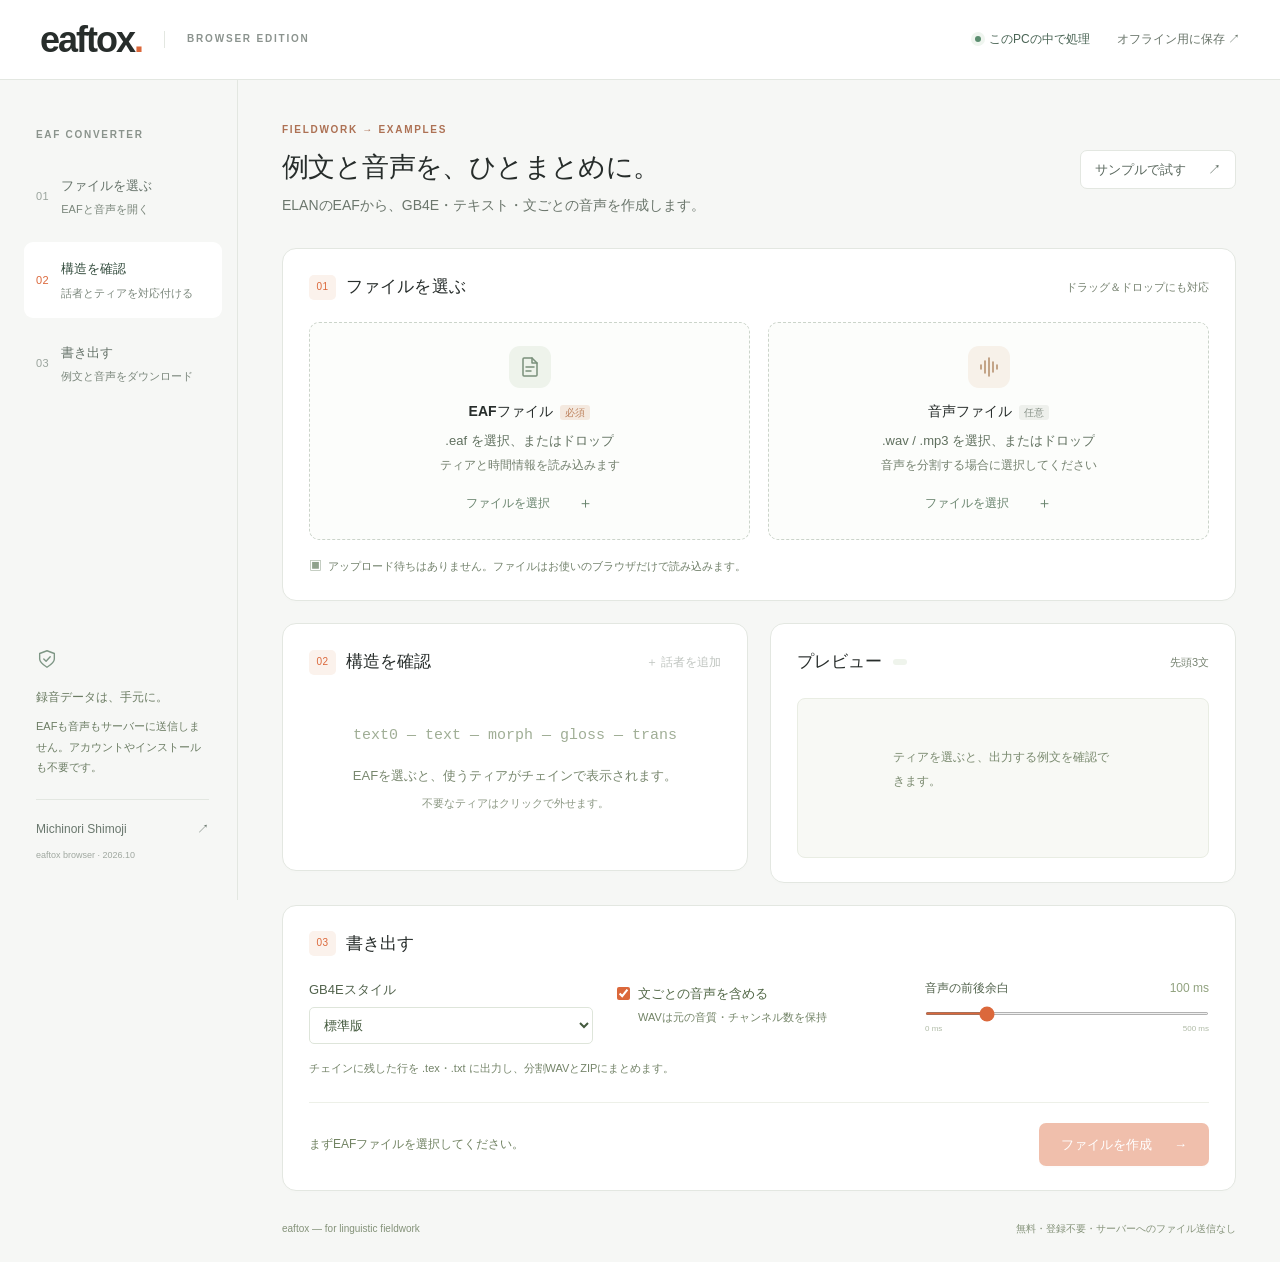
==== commit 0275f1df: "Place live preview beside tier selection" ====
--- a/index.html
+++ b/index.html
@@ -44,6 +44,25 @@
 .empty-chain{display:block;font:15px/1.8 ui-monospace,SFMono-Regular,Consolas,monospace;color:#a0ae96;margin-bottom:16px;overflow-wrap:anywhere}
 @media(max-width:1120px){.speaker-settings{grid-template-columns:145px minmax(0,1fr);gap:12px}.speaker-settings .remove-speaker{grid-column:1/-1;justify-self:end;padding:0}}
 @media(max-width:540px){.speaker-settings{grid-template-columns:minmax(0,1fr)}.speaker-settings .speaker-name,.speaker-settings .mode-select{font-size:16px}.speaker-tabs{margin-top:4px}.speaker-tab{padding:8px 11px;font-size:13px}.chain-heading{display:block}.chain-heading>span{display:block;margin-top:7px}.tier-chain{gap:5px;padding:12px 0}.chain-tier{font-size:17px;gap:5px}.chain-link{font-size:15px}.chain-step{gap:5px}.removed-row small{width:100%}.empty-chain{font-size:13px}}
+
+
+/* Keep tier choices and their output visible side by side. */
+.mapping-layout{display:grid;grid-template-columns:minmax(0,1fr) minmax(0,1fr);gap:22px;align-items:start;margin-bottom:22px}
+.mapping-layout>.panel{margin-bottom:0;min-width:0}
+.mapping-preview{position:sticky;top:102px}
+.mapping-preview .preview{max-height:560px;overflow:auto}
+.mapping-preview .section-heading{gap:10px}
+.mapping-preview .section-caption{white-space:nowrap}
+.mapping-layout .chain-heading{display:block}
+.mapping-layout .chain-heading>span{display:block;margin-top:7px}
+.mapping-layout .speaker-settings{grid-template-columns:minmax(0,1fr)}
+.mapping-layout .speaker-settings .remove-speaker{justify-self:end;padding:0}
+.mapping-layout .mapping-grid{grid-template-columns:repeat(2,minmax(0,1fr))}
+.export-settings{display:grid;grid-template-columns:minmax(0,1fr) minmax(0,1fr) minmax(0,1fr);gap:24px;align-items:start}
+.export-settings .check-field,.export-settings .padding-field{margin-top:0}
+.export-settings .check-field{padding-top:4px}
+@media(max-width:1000px){.mapping-layout{grid-template-columns:minmax(0,1fr)}.mapping-preview{position:static}.mapping-preview .preview{max-height:none}.export-settings{grid-template-columns:repeat(2,minmax(0,1fr))}}
+@media(max-width:540px){.mapping-layout{gap:17px;margin-bottom:17px}.mapping-layout .mapping-grid,.export-settings{grid-template-columns:minmax(0,1fr)}.mapping-preview .section-caption{display:block}.export-settings{gap:18px}}
 </style>
 </head>
 <body>
@@ -77,6 +96,7 @@
         <div class="file-footnote"><span class="tiny-lock" aria-hidden="true">▣</span> アップロード待ちはありません。ファイルはお使いのブラウザだけで読み込みます。<button id="remove-audio" class="text-button" hidden>音声を解除</button></div>
       </section>
 
+      <div class="mapping-layout">
       <section id="mapping" class="panel">
         <div class="section-heading"><div><span class="section-number">02</span><h2>構造を確認</h2><span id="mapping-count" class="count-badge" hidden></span></div><button id="add-speaker" class="text-button" disabled>＋ 話者を追加</button></div>
         <div id="mapping-empty" class="empty-state"><span class="empty-chain" aria-hidden="true">text0 — text — morph — gloss — trans</span><p>EAFを選ぶと、使うティアがチェインで表示されます。</p><small>不要なティアはクリックで外せます。</small></div>
@@ -91,9 +111,20 @@
         </div>
       </section>
 
+      <section class="panel mapping-preview" aria-labelledby="preview-title">
+        <div class="section-heading"><div><h2 id="preview-title">プレビュー</h2><span id="sentence-count" class="count-badge"></span></div><span class="section-caption">先頭3文</span></div>
+        <div id="preview" class="preview"><p class="preview-empty">左のチェインでティアを選ぶと、出力する例文を確認できます。</p></div>
+      </section>
+      </div>
+
       <section id="export" class="panel">
-        <div class="section-heading"><div><span class="section-number">03</span><h2>確認して、書き出す</h2></div><span id="sentence-count" class="section-caption"></span></div>
-        <div class="export-layout"><div class="preview-column"><div class="preview-heading"><span class="eyebrow">PREVIEW</span><span>先頭3文</span></div><div id="preview" class="preview"><p class="preview-empty">ティアを選ぶと、出力する例文を確認できます。</p></div></div><div class="settings-column"><label class="field"><span>GB4Eスタイル</span><select id="gb4e-style"><option>標準版</option><option>行間調整版</option><option>最小限版</option></select></label><label class="check-field"><input type="checkbox" id="include-audio" checked><span>文ごとの音声を含める<small>WAVは元の音質・チャンネル数を保持</small></span></label><label class="field padding-field"><span>音声の前後余白 <output id="padding-value">100 ms</output></span><input id="padding" type="range" min="0" max="500" step="50" value="100"><span class="range-labels"><span>0 ms</span><span>500 ms</span></span></label><p class="settings-note">チェインに残した行を .tex・.txt に出力し、分割WAVとZIPにまとめます。</p></div></div>
+        <div class="section-heading"><div><span class="section-number">03</span><h2>書き出す</h2></div></div>
+        <div class="export-settings">
+          <label class="field"><span>GB4Eスタイル</span><select id="gb4e-style"><option>標準版</option><option>行間調整版</option><option>最小限版</option></select></label>
+          <label class="check-field"><input type="checkbox" id="include-audio" checked><span>文ごとの音声を含める<small>WAVは元の音質・チャンネル数を保持</small></span></label>
+          <label class="field padding-field"><span>音声の前後余白 <output id="padding-value">100 ms</output></span><input id="padding" type="range" min="0" max="500" step="50" value="100"><span class="range-labels"><span>0 ms</span><span>500 ms</span></span></label>
+        </div>
+        <p class="settings-note">チェインに残した行を .tex・.txt に出力し、分割WAVとZIPにまとめます。</p>
         <div class="export-footer"><div class="export-hint" id="export-hint">まずEAFファイルを選択してください。</div><button id="convert" class="button primary" disabled>ファイルを作成 <span aria-hidden="true">→</span></button><button id="cancel" class="button secondary" hidden>中止</button></div>
         <div id="progress-region" hidden><div class="progress-label"><span id="progress-text">準備中…</span><span id="progress-percent">0%</span></div><progress id="progress" value="0" max="1"></progress></div>
         <div id="results" class="results" hidden><div><span class="success-icon" aria-hidden="true">✓</span><div><strong>書き出しの準備ができました</strong><p id="result-summary"></p></div></div><div class="download-actions"><a id="download-zip" class="button primary" download>まとめてダウンロード <span>↓</span></a><a id="download-tex" class="button secondary" download>GB4E .tex</a><a id="download-txt" class="button secondary" download>テキスト .txt</a></div></div>
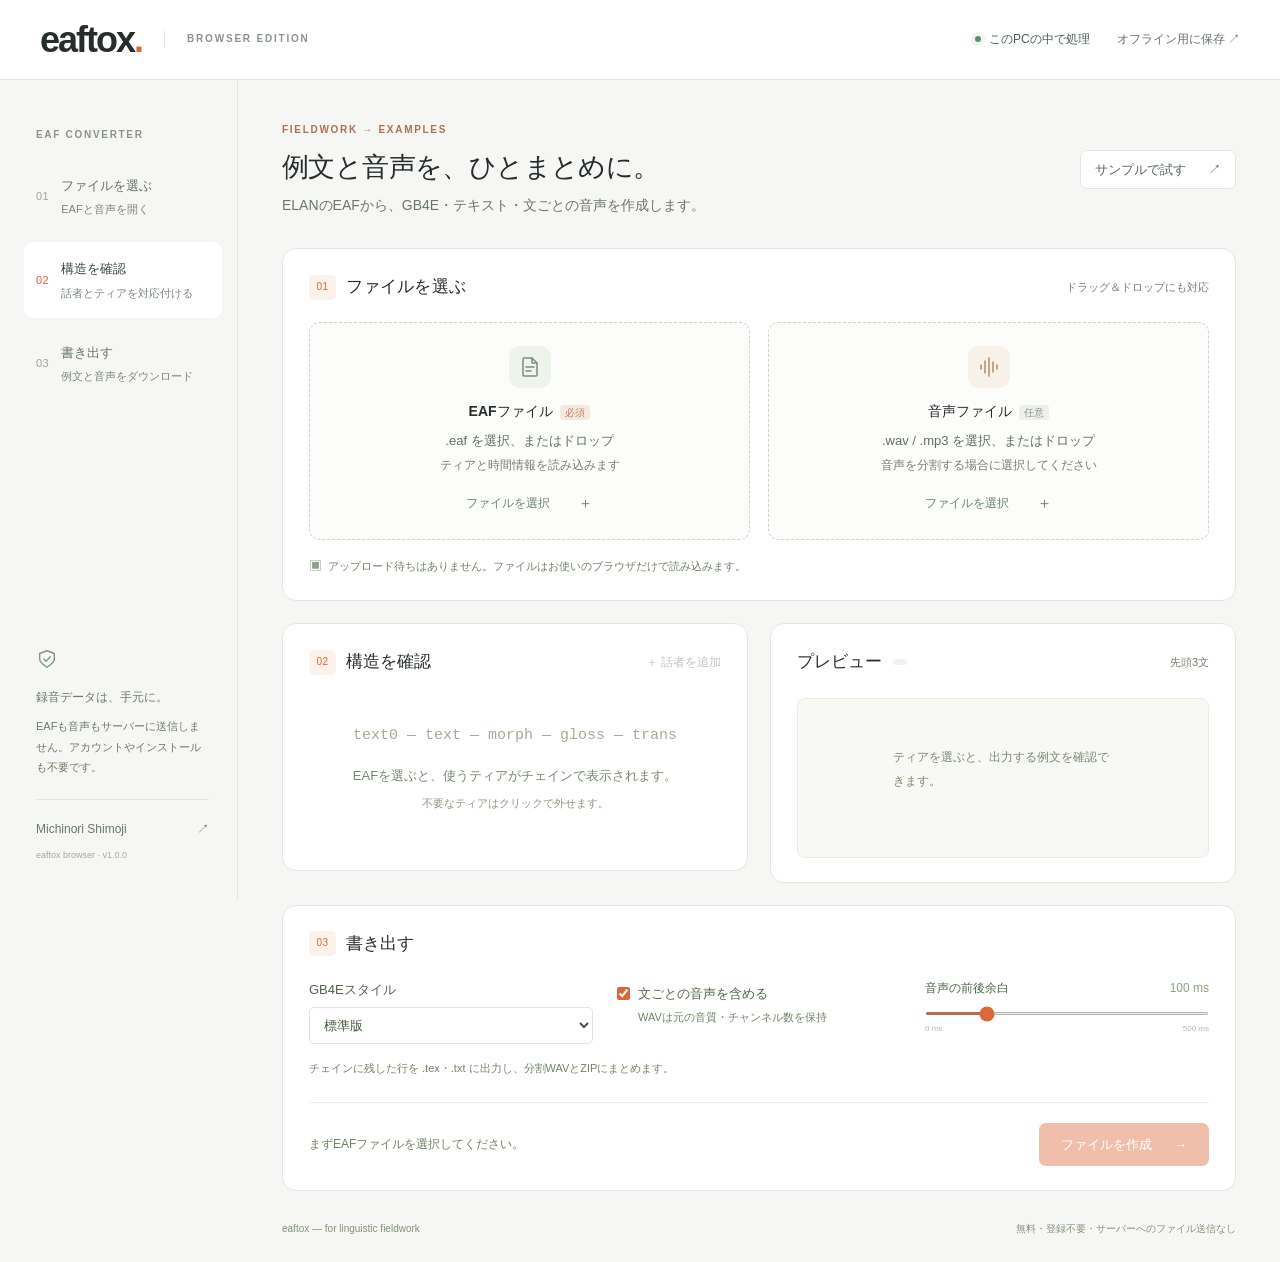
==== commit 1e23ad77: "Prepare citable browser release and Hugging Face migration notice" ====
--- a/index.html
+++ b/index.html
@@ -1,6 +1,29 @@
 <!doctype html>
 <html lang="ja">
 <head>
+  <!--
+MIT License
+
+Copyright (c) 2026 Michinori Shimoji
+
+Permission is hereby granted, free of charge, to any person obtaining a copy
+of this software and associated documentation files (the "Software"), to deal
+in the Software without restriction, including without limitation the rights
+to use, copy, modify, merge, publish, distribute, sublicense, and/or sell
+copies of the Software, and to permit persons to whom the Software is
+furnished to do so, subject to the following conditions:
+
+The above copyright notice and this permission notice shall be included in all
+copies or substantial portions of the Software.
+
+THE SOFTWARE IS PROVIDED "AS IS", WITHOUT WARRANTY OF ANY KIND, EXPRESS OR
+IMPLIED, INCLUDING BUT NOT LIMITED TO THE WARRANTIES OF MERCHANTABILITY,
+FITNESS FOR A PARTICULAR PURPOSE AND NONINFRINGEMENT. IN NO EVENT SHALL THE
+AUTHORS OR COPYRIGHT HOLDERS BE LIABLE FOR ANY CLAIM, DAMAGES OR OTHER
+LIABILITY, WHETHER IN AN ACTION OF CONTRACT, TORT OR OTHERWISE, ARISING FROM,
+OUT OF OR IN CONNECTION WITH THE SOFTWARE OR THE USE OR OTHER DEALINGS IN THE
+SOFTWARE.
+-->
   <meta charset="utf-8">
   <meta name="viewport" content="width=device-width,initial-scale=1">
   <meta name="description" content="EAFから例文・GB4E・分割音声を作成。ファイルを送信せず、ブラウザだけで動くeaftox。">
@@ -81,7 +104,7 @@
       </nav>
       <div class="sidebar-note"><svg viewBox="0 0 24 24" aria-hidden="true"><path d="M12 3 4 6v6c0 4 8 9 8 9s8-5 8-9V6l-8-3Z"/><path d="m8.5 12 2.5 2.5 4.5-5"/></svg><strong>録音データは、手元に。</strong><p>EAFも音声もサーバーに送信しません。アカウントやインストールも不要です。</p></div>
       <a class="creator" href="https://mshimoji.com" target="_blank" rel="noopener noreferrer">Michinori Shimoji <span>↗</span></a>
-      <p class="version">eaftox browser · 2026.10</p>
+      <p class="version">eaftox browser · v1.0.0</p>
     </aside>
     <main>
       <div class="page-heading"><div><p class="eyebrow">FIELDWORK → EXAMPLES</p><h1>例文と音声を、ひとまとめに。</h1><p class="lead">ELANのEAFから、GB4E・テキスト・文ごとの音声を作成します。</p></div><button id="load-demo" class="button secondary small">サンプルで試す <span aria-hidden="true">↗</span></button></div>
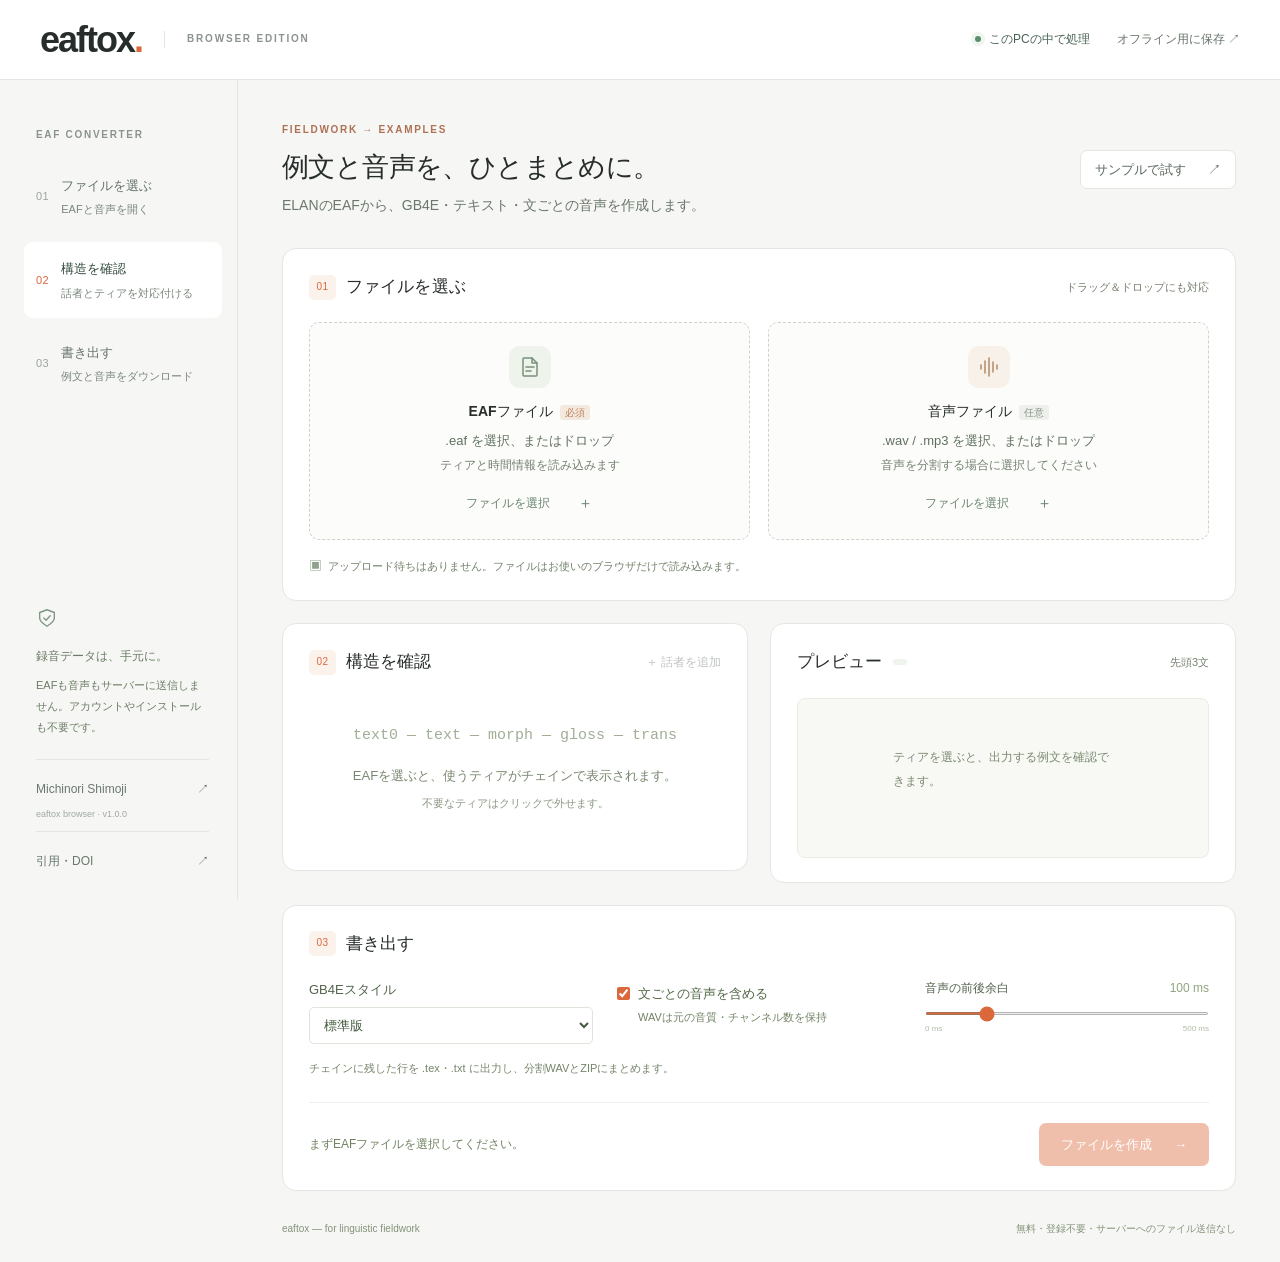
==== commit 5351426e: "Link eaftox to its published Zenodo DOI" ====
--- a/index.html
+++ b/index.html
@@ -105,6 +105,7 @@
       <div class="sidebar-note"><svg viewBox="0 0 24 24" aria-hidden="true"><path d="M12 3 4 6v6c0 4 8 9 8 9s8-5 8-9V6l-8-3Z"/><path d="m8.5 12 2.5 2.5 4.5-5"/></svg><strong>録音データは、手元に。</strong><p>EAFも音声もサーバーに送信しません。アカウントやインストールも不要です。</p></div>
       <a class="creator" href="https://mshimoji.com" target="_blank" rel="noopener noreferrer">Michinori Shimoji <span>↗</span></a>
       <p class="version">eaftox browser · v1.0.0</p>
+      <a class="creator" href="https://doi.org/10.5281/zenodo.23644511" target="_blank" rel="noopener noreferrer">引用・DOI <span>↗</span></a>
     </aside>
     <main>
       <div class="page-heading"><div><p class="eyebrow">FIELDWORK → EXAMPLES</p><h1>例文と音声を、ひとまとめに。</h1><p class="lead">ELANのEAFから、GB4E・テキスト・文ごとの音声を作成します。</p></div><button id="load-demo" class="button secondary small">サンプルで試す <span aria-hidden="true">↗</span></button></div>
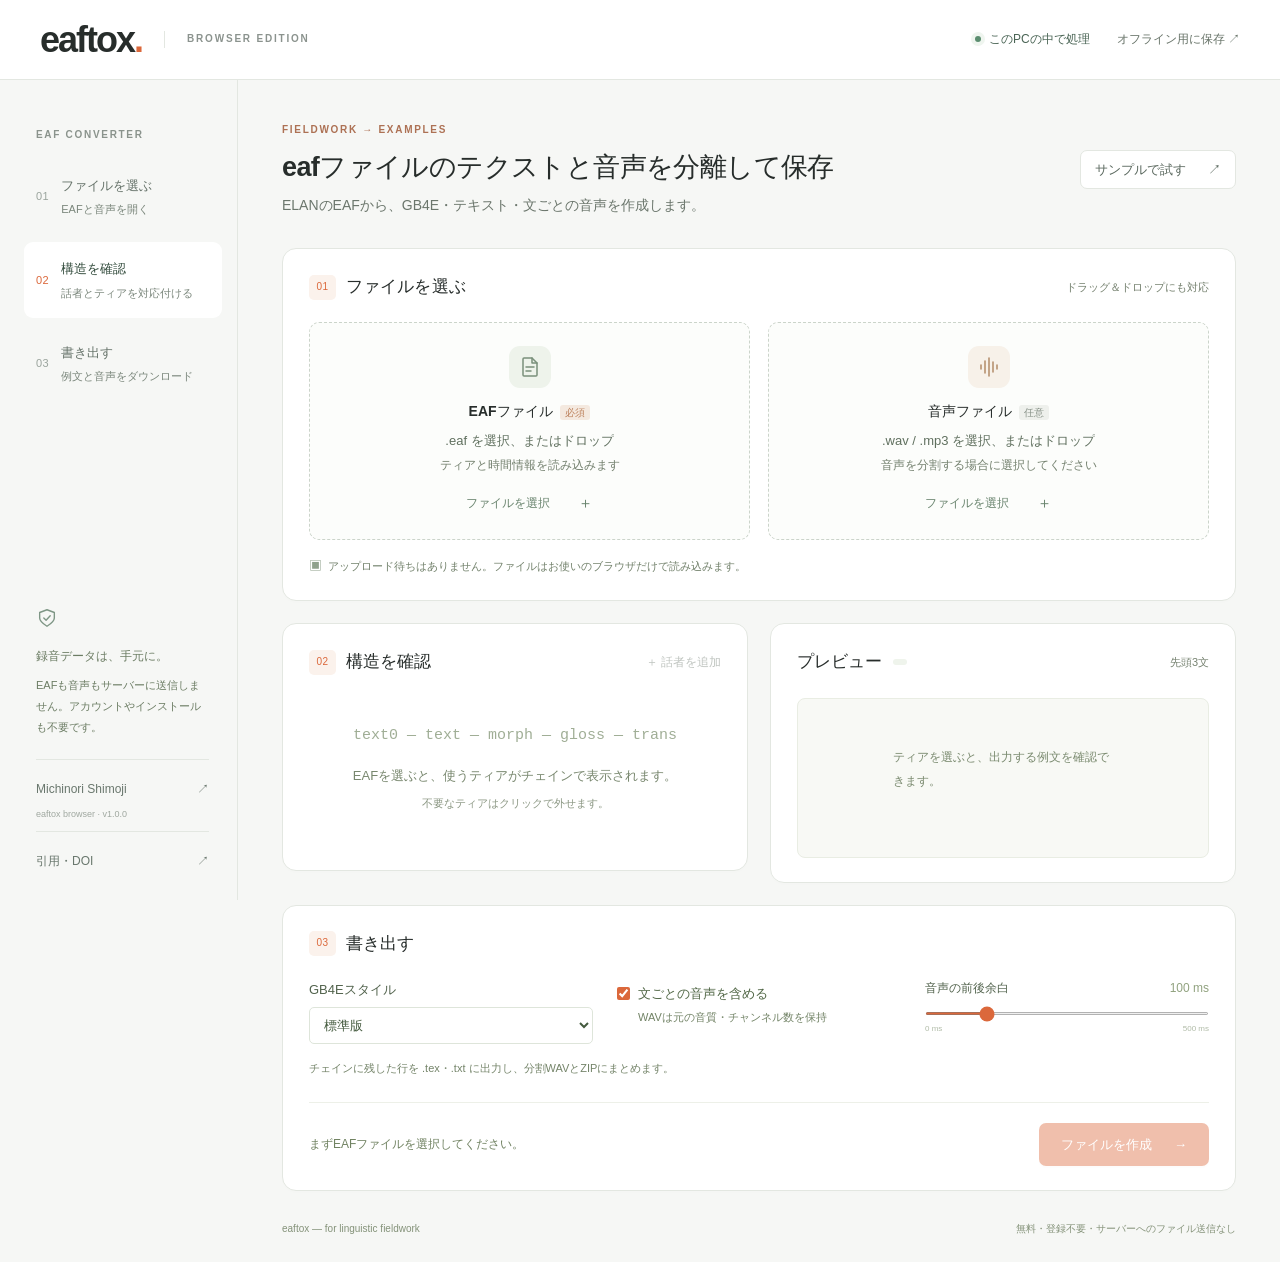
==== commit 916c984e: "Update the app heading to describe separate text and audio export" ====
--- a/index.html
+++ b/index.html
@@ -108,7 +108,7 @@
       <a class="creator" href="https://doi.org/10.5281/zenodo.23644511" target="_blank" rel="noopener noreferrer">引用・DOI <span>↗</span></a>
     </aside>
     <main>
-      <div class="page-heading"><div><p class="eyebrow">FIELDWORK → EXAMPLES</p><h1>例文と音声を、ひとまとめに。</h1><p class="lead">ELANのEAFから、GB4E・テキスト・文ごとの音声を作成します。</p></div><button id="load-demo" class="button secondary small">サンプルで試す <span aria-hidden="true">↗</span></button></div>
+      <div class="page-heading"><div><p class="eyebrow">FIELDWORK → EXAMPLES</p><h1>eafファイルのテクストと音声を分離して保存</h1><p class="lead">ELANのEAFから、GB4E・テキスト・文ごとの音声を作成します。</p></div><button id="load-demo" class="button secondary small">サンプルで試す <span aria-hidden="true">↗</span></button></div>
       <div id="alert" class="alert" role="alert" hidden></div>
 
       <section id="files" class="panel">
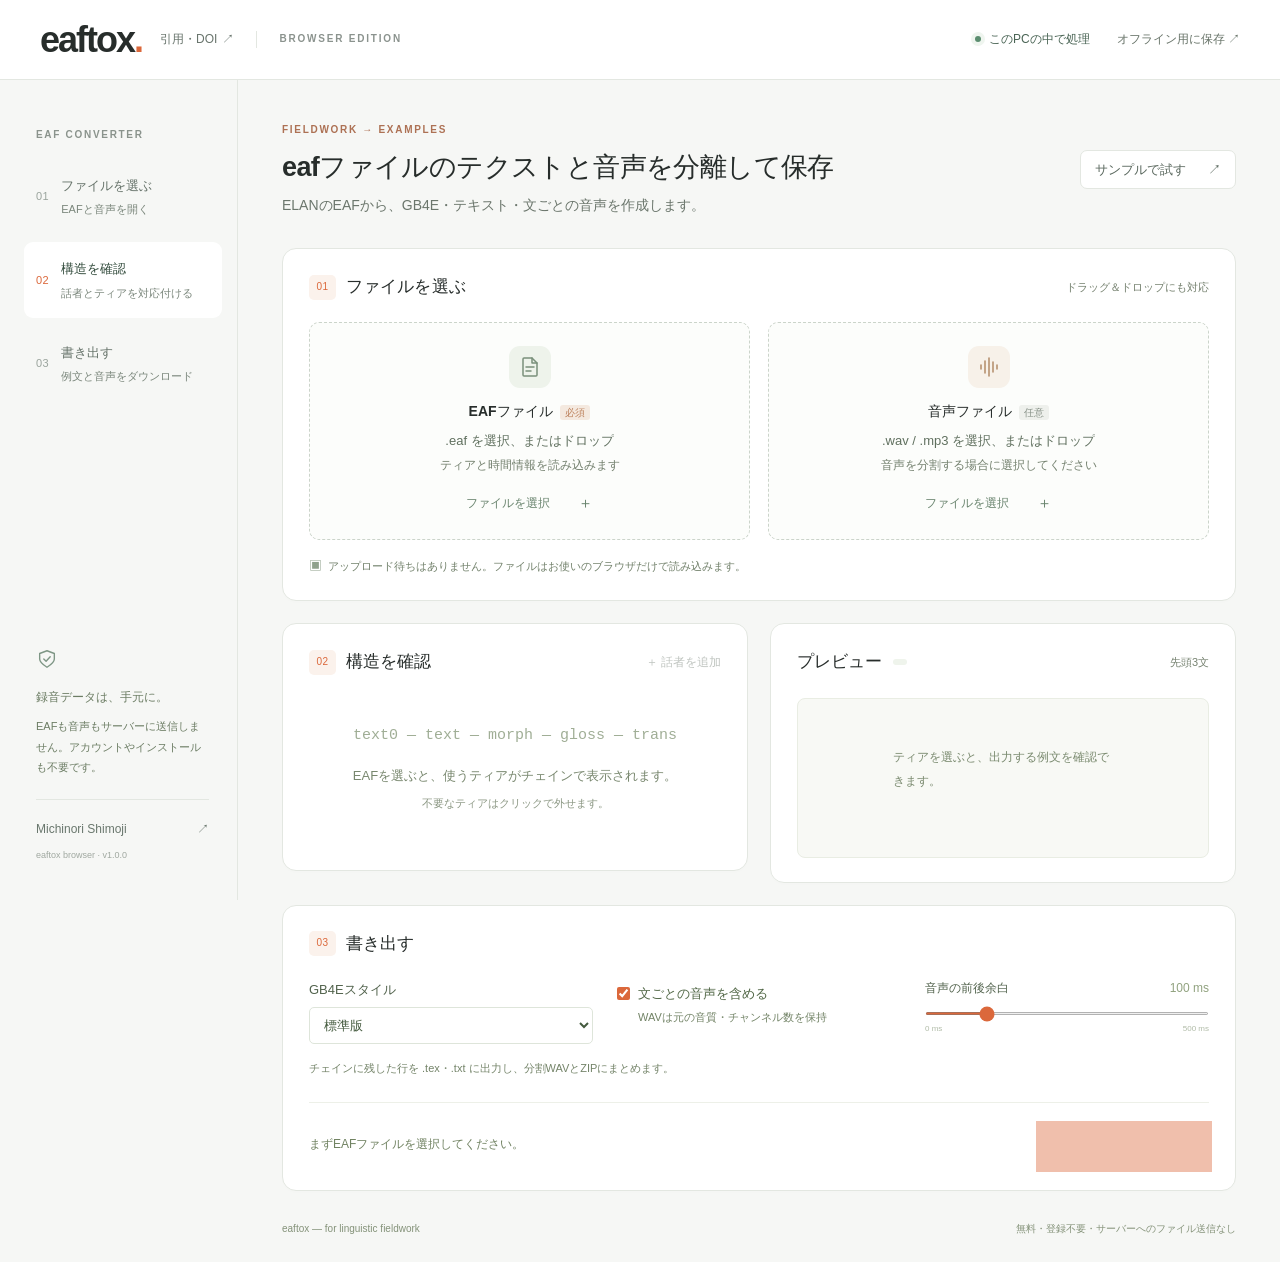
==== commit 9e827cf0: "Use the provided EAF sample and move citation beside the logo" ====
--- a/index.html
+++ b/index.html
@@ -38,6 +38,12 @@
 @media(max-width:800px){.step{font-size:12px}.section-heading h2{font-size:16px}.file-meta{font-size:11px}.lead{font-size:12px}.export-layout{grid-template-columns:minmax(0,1fr) 220px}.page-footer{font-size:9px}.section-caption{font-size:10px}}
 @media(max-width:540px){.step{font-size:11px}.export-layout,.mapping-grid{grid-template-columns:1fr}.lead{font-size:13px}.field select,.mode-select,.speaker-name{font-size:16px}.mode-select{max-width:none}.button,.button.small,.download-actions .button{font-size:14px}.file-meta{font-size:12px}.export-hint{font-size:12px}.subtle-notice{font-size:12px}.preview-empty{font-size:13px}.empty-state p{font-size:12px}.results p{font-size:11px}.top-actions .text-button{font-size:11px}}
 @media(prefers-reduced-motion:reduce){html{scroll-behavior:auto}*{transition:none!important}}
+
+/* Keep citation access beside the logo at every screen size. */
+.brand-lockup{display:flex;align-items:center;gap:18px;flex-shrink:0}
+.citation-link{display:inline-flex;align-items:center;gap:5px;font-size:12px;color:#68746c;white-space:nowrap;padding:8px 0}
+.citation-link:hover{color:var(--orange)}
+@media(max-width:540px){.topbar{padding:0 14px;gap:10px}.brand-lockup{gap:10px}.citation-link{font-size:10px}}
 
 /* Compact tier selection chain. */
 .sr-only{position:absolute;width:1px;height:1px;padding:0;margin:-1px;overflow:hidden;clip:rect(0,0,0,0);white-space:nowrap;border:0}
@@ -90,7 +96,7 @@
 </head>
 <body>
   <header class="topbar">
-    <a class="brand" href="#" aria-label="eaftox ホーム">eaftox<span class="brand-dot">.</span></a>
+    <div class="brand-lockup"><a class="brand" href="#" aria-label="eaftox ホーム">eaftox<span class="brand-dot">.</span></a><a class="citation-link" href="https://doi.org/10.5281/zenodo.23644511" target="_blank" rel="noopener noreferrer">引用・DOI <span aria-hidden="true">↗</span></a></div>
     <span class="edition">BROWSER EDITION</span>
     <div class="top-actions"><span class="local-badge"><span></span>このPCの中で処理</span><button class="text-button" id="save-app">オフライン用に保存 <span aria-hidden="true">↗</span></button></div>
   </header>
@@ -105,7 +111,6 @@
       <div class="sidebar-note"><svg viewBox="0 0 24 24" aria-hidden="true"><path d="M12 3 4 6v6c0 4 8 9 8 9s8-5 8-9V6l-8-3Z"/><path d="m8.5 12 2.5 2.5 4.5-5"/></svg><strong>録音データは、手元に。</strong><p>EAFも音声もサーバーに送信しません。アカウントやインストールも不要です。</p></div>
       <a class="creator" href="https://mshimoji.com" target="_blank" rel="noopener noreferrer">Michinori Shimoji <span>↗</span></a>
       <p class="version">eaftox browser · v1.0.0</p>
-      <a class="creator" href="https://doi.org/10.5281/zenodo.23644511" target="_blank" rel="noopener noreferrer">引用・DOI <span>↗</span></a>
     </aside>
     <main>
       <div class="page-heading"><div><p class="eyebrow">FIELDWORK → EXAMPLES</p><h1>eafファイルのテクストと音声を分離して保存</h1><p class="lead">ELANのEAFから、GB4E・テキスト・文ごとの音声を作成します。</p></div><button id="load-demo" class="button secondary small">サンプルで試す <span aria-hidden="true">↗</span></button></div>
@@ -938,14 +943,15 @@
     const url = URL.createObjectURL(new Blob([pristineHtml], { type: "text/html;charset=utf-8" })), link = element("a");
     link.href = url; link.download = "eaftox.html"; document.body.append(link); link.click(); link.remove(); setTimeout(() => URL.revokeObjectURL(url), 10000);
   });
-  const sampleEaf = `<?xml version="1.0" encoding="UTF-8"?><ANNOTATION_DOCUMENT><HEADER/><TIME_ORDER><TIME_SLOT TIME_SLOT_ID="t1" TIME_VALUE="200"/><TIME_SLOT TIME_SLOT_ID="t2" TIME_VALUE="1500"/><TIME_SLOT TIME_SLOT_ID="t3" TIME_VALUE="1900"/><TIME_SLOT TIME_SLOT_ID="t4" TIME_VALUE="3400"/><TIME_SLOT TIME_SLOT_ID="t5" TIME_VALUE="3800"/><TIME_SLOT TIME_SLOT_ID="t6" TIME_VALUE="4900"/></TIME_ORDER><TIER TIER_ID="text" PARTICIPANT="話者A"><ANNOTATION><ALIGNABLE_ANNOTATION ANNOTATION_ID="a1" TIME_SLOT_REF1="t1" TIME_SLOT_REF2="t2"><ANNOTATION_VALUE>taroo=ga hon=o yom-da.</ANNOTATION_VALUE></ALIGNABLE_ANNOTATION></ANNOTATION><ANNOTATION><ALIGNABLE_ANNOTATION ANNOTATION_ID="a2" TIME_SLOT_REF1="t3" TIME_SLOT_REF2="t4"><ANNOTATION_VALUE>hana=ga sak-u.</ANNOTATION_VALUE></ALIGNABLE_ANNOTATION></ANNOTATION><ANNOTATION><ALIGNABLE_ANNOTATION ANNOTATION_ID="a3" TIME_SLOT_REF1="t5" TIME_SLOT_REF2="t6"><ANNOTATION_VALUE>ame=ga hur-u.</ANNOTATION_VALUE></ALIGNABLE_ANNOTATION></ANNOTATION></TIER><TIER TIER_ID="gloss" PARENT_REF="text"><ANNOTATION><REF_ANNOTATION ANNOTATION_ID="g1" ANNOTATION_REF="a1"><ANNOTATION_VALUE>Taro NOM book ACC read PST</ANNOTATION_VALUE></REF_ANNOTATION></ANNOTATION><ANNOTATION><REF_ANNOTATION ANNOTATION_ID="g2" ANNOTATION_REF="a2"><ANNOTATION_VALUE>flower NOM bloom NPST</ANNOTATION_VALUE></REF_ANNOTATION></ANNOTATION><ANNOTATION><REF_ANNOTATION ANNOTATION_ID="g3" ANNOTATION_REF="a3"><ANNOTATION_VALUE>rain NOM fall NPST</ANNOTATION_VALUE></REF_ANNOTATION></ANNOTATION></TIER><TIER TIER_ID="translation" PARENT_REF="text"><ANNOTATION><REF_ANNOTATION ANNOTATION_ID="f1" ANNOTATION_REF="a1"><ANNOTATION_VALUE>太郎が本を読んだ。</ANNOTATION_VALUE></REF_ANNOTATION></ANNOTATION><ANNOTATION><REF_ANNOTATION ANNOTATION_ID="f2" ANNOTATION_REF="a2"><ANNOTATION_VALUE>花が咲く。</ANNOTATION_VALUE></REF_ANNOTATION></ANNOTATION><ANNOTATION><REF_ANNOTATION ANNOTATION_ID="f3" ANNOTATION_REF="a3"><ANNOTATION_VALUE>雨が降る。</ANNOTATION_VALUE></REF_ANNOTATION></ANNOTATION></TIER></ANNOTATION_DOCUMENT>`;
+  const sampleFiles = [{"name":"sample3.eaf","type":"application/xml","base64":"[base64]/[base64]/[base64]/[base64]"},{"name":"sample.wav","type":"audio/wav","base64":"UklGRp4zHgBXQVZFZm10IBAAAAABAAEAgLsAAAB3AQACABAAZGF0YXozHgCoALoAnACDAHQAcwBqAGAASAA3AB0ACwAAAP3/BQD+/+T/2f/a/9n/5f/W/97/6f/1//v/AAAJACIAHgAlABEAFAAbACIADwD1/9b/zv+//6b/l/+c/6P/sP+w/8D/2/8HAAMAAQDp/97/1P+4/6j/p//Q/wwAGwARABsAHwAfAP//4/+9/6X/i/91/1r/af+I/6L/n/+H/33/fv+I/4L/cv9v/3T/k/+i/7r/xf/X/+r/8f/u/87/x//A/8D/vP+u/7j/0f/r//b/7//x//r/AwAAAAEAAAAWADIANAAwABYAMAA9AGcAYwBYACcAJAApACwAJAAhACgAPQA8ADwALwAmABwAHAAIAP3/BQAbACgAOgAmACsAHwAjAB4AHAAXAB0ALQA9AEQAWgB2AJYApgCpAJgAhABmAFEANwAgAAQA/P/y//b/+f/w/9//5f/2/wUAGQA4AGUAgAB8AIQAjwCjAKIAkQCSAH4AegBoAFUAMQAWAP3/6v/V/8D/vP/N/9b/yP/X/+3/JQBHAF4AdAB8AJQAoACbAIIAeAB2AHcAUAAqAAkA8P/Q/7D/l/+M/6P/uv/W/+z/7v/4//3/+v/0//v/EQAdACcAFgAZABoAKAApABcAFwAQAAoAAgD9/wcAAQAGAPr/7v/p/9z/y/++/67/r/+u/8X/0v/9/xcAIwA7AEUATwBJADUAIQAEAPn/5//P/7P/s//C/8//0//P/9z/8P8JACEAPwBEAFIAWwBqAHMAjwCeALYApQCWAI8AjQCcAIAAWgAwADAAMAArAB4ACwDz/+P/3//K/9L/6f/6/+7/2f/S/wQAMQBUAGIAaABsAGoAWAA9ADMAKAAEAOP/wP+v/7D/sf+6/6r/nf+3/8b/6P/8/y4ARQBeAFEAUgBKAGEAbABmAEQAHwARACIAKgAdAPD/3f/U/8v/uP+r/7H/pf+z/7n/2f/7/zsASwBVAD0AIgANABIAEAADAPH/5v/2//7/9//d/9b/6f/1/+f/2f/d//L/BgAUABkAJwAzAD4AKAAjACEAHwAEANf/vP+i/5//l/+1/8j/4f/i//T//v8YACUAFQAHAPT/6v/w/9j/wP+z/53/if+D/3P/gP96/6H/xP/2/xsAQABlAJ0AzgDeAM8AwwC3AKcAiQBYADUAJQAYAAMA9v/y//z/8P/u/+P/+f8JAAsACgAFABYAJAAgAA8ADQAZACkAIwD4/9H/yf/V/93/vP+m/5n/lv+A/2X/Xv9q/4//mP+Q/2T/XP9x/6j/0P/j//v/GAA7AE0ATABBACIA9/+5/5X/gP98/23/Yv9K/0v/Uv9j/2r/ff+K/6b/qf+l/5T/lP+o/7n/0P/b/+f/9v/8//j/3v/h/87/zv/M/7X/tP+h/5f/l/+g/6P/kv+D/3z/gv98/3X/ev9+/4v/n/+o/6r/sv+z/7H/hv9a/z7/Nf81/zL/QP9Y/3b/ev+D/5z/sf/K/6//pP+v/9n/+P/9////CAArAEsAOgASAOr/5//7////4//t/xMAQQBGADgAKgAwAEwARgArAAYAAAAhADcAJAAHAAAAJAAyADAACgAKAP//AAD8//D/+P/8//n/4P/V/9H/7v/4/wQA+/8MABoADwD///P/+/8NABAA9f/M/7f/xv/K/8T/oP+J/4//mv+x/6f/qP/O/+7////u/9//3v/W/7D/lf+G/5b/xP/l/+j/6//h/9T/yP/O/8//3P/a/+z/AAAqAEoAYwBlAHQAlACoAKMAiwBXADAAGwALAPL/BQAbAEIANgAgAAkAEwAaABIAFAAbADkAPgBFAFAAcwCHAJcAigB3AH0AbQBKABgABQD6/+f/1v/O/8T/yf/f/9b/0v/F/9f/9/8SACYALQA1AFEAbgBIADoAJwA2ADIAKAAVABQADgAKAOf/8P/7/wMA9v/p/+L/7v8IACAANABHAEsAVwBSADwAOwArACsADwD8//H/DQAhAC4AKgAyAEcAcACHAI0AcgBtAG4AcABqAHEAfgCZAJUAfQBcAGsAgACEAHAAWgBaAGsAggBuAFcAUAB4AI8AiwCIAIMAggB3AEsAMgAoACMAFgAKAP3/CQAVABoAHQAYAAoABQAXACUANABBAEgATgBdAHQAfgBxAGIARwA0AB8ALQAtACgAIAAfACgARgBTAEgARwBXAGsAbQBZAFIAWABYAF4AUABFAEAAOQA7AEAAPgA2ACIADgD3/+b/3v/b/8f/vP/G/8j/0//X/9n/3f/b/9z/8P///yEANgBHAEoATQBaAGAAcwBdAEgAHwAIAAwAFQAdABwA/v/n/+3/0//D/7P/l/+I/3f/dP9r/3H/gf+j/8D/wv+9/8j/4P8IAC4ANQA2ADkAJQABAOL/0P/G/7r/ov+J/3b/cv9//5j/rf/Z/wQAHgAlAEAARQBYADsAOAAtAC4ANQAuAC4AIgAIAO3/zP/C/6j/mf9+/4T/jv+L/3n/b/+B/6b/sP/T//P/JQBBADwAMQA1AEIAQAAuAAcABwD+/+//wv+N/4X/l/+w/7//y//k/wEAFgAkAC8ARABTAFwATAA0ACEACQDe/7f/k/+J/4//pf/C/+v/7P/0//P/9/8RACMAJQApAD0AXgB/AF4AQgArAC4AFAD8/+b/1f/G/8T/vf/I/8z/3f/o/9j/6f/c/+D/3P/R/8X/uP+p/6v/uv/S/8j/vP+k/4j/ef9n/2v/Vv9l/2X/bf+X/7//2//3/wsAMgBLAEMANwA4AEIANAAKAPL/8P8KACEAMABDAE8AUABIADkAIQAKAAAABAD3/wsAKQBYAFcAdgBxAHoAXgBUAEUAQQBUAGAAbQBuAHUAggCUAJsAjgBMADEAFAAJAAEA9v/u/wIAKABAAEUAWgB6AKAAjwBTACAAIAA6AD0AKwAQABIAJAAZAAgA6//p//X/1v+9/8v/+/8fADUAMQA6AD0AUABgAHkAlgB/AE0AEgD5/+3/7//W/83/yf+o/6f/lf+m/8H/5v/m/9H/4//7/xkAFQD2/+v/0v+t/6z/o/+q/5//gP9q/2b/hv+n/9f/7P8KACkAOABIAGsAiACLAHkAYwBJAEQAJQDu/7r/jf9i/1z/av95/4z/kv+y/+L/FQBLAGsAiACWAJYAeABaAC8AFAAVAAMA5v/G/7X/w//P/8b/sP+o/8n/1P/i/+j/8f8YADUALAASABoAGQAcAP//3v/N/7f/nf+C/33/g/96/3P/d/+e/9j/AwAQABMAHgAxAEMATgBfAFkAUwBCADUAJgAhAB0AJAAkACkAGwAYACMALQAzADsATQBrAKoA0wDfAMgAzQC9ALsAeAA4ABcACQABAOb/xP/C/8T/zP/E/7P/q//I/9L/wv+1/7r/0f/j/9//1//D/8X/2//0/93/p/+C/4P/q/+x/8P/4f8OACMAKgAwAD0AWABgADAAAQDc/9z/4f/g/9X/xP/R/+z//P///wkACQAEAPL/3f/M/8f/uf+x/7j/uf/A/7H/rv+1/7r/w/+z/57/i/+q/9P/+P8dAD4AUgBfAG8AcgB+AI8AjwB3AFUANQAlAB8AKwAzAC0AHgAPACMARQBSAEkAIQADABwALgBKAEoAUwBfAHgAcABiAHQAgwCJAJAAewBsAHYAegBlADYAFAAOACIAQgBOAEgARQBXAIIAmACpALIAtwC5AK4AjwBvAGoAagBmADoAKQApADMAEQDS/6n/m/+j/5X/df9h/3T/pP/Y//f/9/8IACIALQAQAAsAFQArADEAAQDm/9v/AQAcACEA6P+3/4b/gf99/4v/m/+l/6P/rP/D/+T/DwAuACkAFQACAAEAGQAyADYAKQAOAAgACQAOACQADADw/9//1P/S/9b/5v8HACIAGgAdADkASgBSAE0AQwBWAE0AIwABANv/z//Q/7j/pP+W/53/of+f/5r/l/+e/6r/q/+s/6j/w//J/83/yP/N/9z/9f/q/8z/n/+N/3j/av9V/1n/Z/+W/8f/8P8KAB4ALAA1AEQAQABPAFgAagBiAFcARABFAEgAPQAuAAoA8f/W/7//q/+q/7r/2//3/xsAWACRALgAtQCmAJ8ArQC4AI0AegBPADgAGQDp/7r/p/+j/6z/nf+G/4r/pf+0/7//zf/s/xgAPABOAFMAPgAkAAMA7//n/9f/x/+2/6v/kv+N/5b/uv+6/7T/uP/E/9r/7f/y//D/BgAYADMAPwBOAFwAaABdAD4ANAA5AC8AIwANAP3/5P/3/wkAEAAhABUAGwA1AEIAQwAqADMARQBfAFQANQAxAD4ATQBJADMAGgD+//r/7P/X/7n/t/+x/7f/sf+Z/6f/zf/4/wcACwDn/9r/z//g//H/4v/Z/8f/tv+T/3z/aP9//2r/R/81/z3/Xf+B/5z/lP/C/+P/+/8eADgAQgAnABEAEQAlADUALAAaADQASwBWAEIARABDAEIAQQA6ADoAUwBtAHYAdQBgAFcARQBAAEcAOgAgAPT/7//t////CQAIABEALAAbABEAEQAtADgAIgAAAPz/CwAYABUACAAEAAwA///p/97/5f/5//f/4v+z/43/g/+P/5j/rP+1/8v/4P/c/9T/2v/p/+f/xv+c/3X/YP91/4D/gv94/3L/bv9m/2f/gf+m/7v/vv/C/9T/5f/6/wYAKgBHAFAAQQAmAAsA8P/T/6z/lf+R/5P/sv/m/w0APQBRAFQASABAAC0ANgAkABsADwAGAPz/+v/v//n/CwD6/+7/0f/Q/+P/2v/A/6j/0v/5/ywAQABRAGUAfQCBAHoAaABlAGcAdgB9AJMAoQCYAIgAZgA5ABEACQAMABgAGQAQABQANgBaAHUAfACPAJoAtgC5AKUAlgB0AFMAOQAoADEAMwA4ADgANQA9AFIAYwBaAFMAXwCXAMIA0QDDALEApwCnAJUAcgBTAEcAUABAADIAMQA9AE8ATQBHAC0AEgDu/+f/6//c/9P/0//+/x4AOwA/ADcAKwAkAAMA6//t/+T/6P/W/9D/zv/I/7//yP/I/9X/1v/C/73/xP/Q/9v/1P/a/+P/4f/f/7//r/+X/47/j/+F/4T/jf+j/6n/tv+0/7X/1f//////AADr//L/4//k/8j/rv+S/43/jP+d/5//nP+U/4n/iP+T/8z/4//b/73/rP+8/8T/0f/R/7v/0f/Z//L//P8JACMAEwAEAAEAHwA6AFkAWwBRAEwAQwA0AD4AQABGADsAMgBKAGYAagA7ACwAJAA8ADkAQQBUAGcAbQCEAIcALABBAFcAFQD9/yUAu/+6/5n/Wv+f/4f/VP9g/37/qv+U/4b/hf9q/5D/l/97/53/q//a/+T/4v/H/7f/v/+y/53/c/9V/2v/i/+c/3L/c/+k/8f/2P/k//b/BQAtADgANAAbACUAQwBWAFIAQwBAADoASwBAADEAJgAwAD8APAAkAC4AdACeAJ4AlACOAJ8AmQB9AHEAcgCBAIQAcgBiAEgAPgA9ADoALQAlABkADQDc/8n/wv/b/+v/7//5//r//v8SACEANgBGAE4ALwAJAPf/IgA9AEsARQAtABkAGQAZAEgAXABpAEgAPwBEAGQAcQByAHAAbQCHAJMAlQCKAIoAdgBYAEcARgBQAGEAVwBEACwANwA7AEMARQAuACIAHQASABYAGAAdADcAPABFADIANgBEAD4ALwAJAN7/yv/E/9D/4v/p/9z/0P/m//v/CADy/8f/pf+I/2//P/8o/xL/Fv8P/xj/Of9X/3j/iv+a/5v/rP+s/5n/fv9x/2v/XP9f/3D/gP+K/4v/kv+g/73/y//F/8H/x//T/+v/3//T/8L/zP/r//z/+f/g/8v/3//h/8z/u/+q/7n/tf/A/8f/8v8WABQA9f/O/5z/nv+i/7T/tf/I/+j/9v8MABMALAAuADEAFwAAANf/uP+j/5j/iv9s/2X/nv/V/wUAEwArADEARQAxABsA+v/+//z/+//t//D/3v/c/9j/wv+w/4z/e/9//43/nP+u/6X/kf+R/57/sP/Q/+n/BgARAP7/4v/Y/93/4P/s/+3/7f/h/wIAIAA8ADwAMAAuAC8AJwAjABkAKgBMAGIAYABSAFQAXQBNADQACQDo/9j/w//I/6v/jf9o/1n/eP+k/8H/z//Y/9j/xf/P/9f/7P/p/9j/r/+8/+f/KgA7ADIADAALAPn/7P/2/xkALwAbAPP/6P/9/wsA/v/k/83/0f/6/xYAJgAhACAAFwAdAA8AGAAPAA8ADgD1/9z/1f/s/wYABwACAOf/5f/u//v/6P/Y/8L/z//c/+3/FwA9AEQANQAnADwATQBXAEMAKQAOAPj/3//V/8//yP+9/7b/vv/0/yMAQgAxADIALgA3ACMAMAA1AFIAVgBBAD4AOgA5ACsAJwAjACsALQA6AEcAVQBbAGUAewCEAIkAkACQAJIAhgBlAEcAEQDx/97/5f/y//7/HAAqADoAIAAUAPz/+//w/9H/vv+7/7n/zv/T//H/5P/L/7X/vv/f//L/BgALABMAJAAgABsAIAAnACgAKQAqAB4AHwAdABAA8v/m//r/CAAEAAQA+P/7//T/4//L/7r/1P/k//j/IgAyAEMAMAAeABUAGAALAAIA+v8EAAUAAADw/+7/9//6//P/AAAWAB0AHwAMAAIAEwAmAA8ACQATACcAOQAxABEA/P/W/7//vP+x/6//h/+N/4r/mf+Z/5z/rv/E/97/4f/X//T//f/z/8//sP+l/8X/1f/f/9n/8P8aADMAOABBAFAAaQBvAGEAYABmAGsAcQBpAGYAWwBwAHoAdgBcAEgASQBOAGIAWgBMAEcAVABmAGQAXgBaAFQARgAcAAUA+//v/8//wf+8/9X/BQAhAEEAUgBXAFgARAAjABoADQASAAAADgD+//j/+//p/+3/+P8FABgAIAAgABYAAgAAABsALQAwAC8AOgBEAE0ASgAwADAAKQAWAOn/0P/g/+z/DQAAAOf/3f/c/+b/3//S/8H/tf+a/6X/rv/E/9f/3f/r/+n/5/8DABAA8f/T/6n/lf+n/77/0f/b/9n/4f/l/+n/3//u/+P/7P////7/KgAqADQAJgAzAC0APQBHAEYALwANAPP/5v/m/+T/3v/9/x0ALgA9ADYAHQD9//P/6//v/woAIAAwAEkAOQAcAPf/9P/r/+//9P8IACsATgBJADgACwAIAAYA8P/v/+H/1f/E/6v/ov+n/6v/0f/c//T/BgAmAC8AMQAsABYACQD8/wwAFQAWAP//7v/b/73/uv+4/83/z//O/9f/3f/1/wcAHwAWAAkABAACABMAMgBEAFcAUgBYAFUAYQBXAEwALAANAPj/+v8JAB8AMgAyAC0AHwAcABEAFAAeACoANQA4ADoARwBZAGMAZwBhAGgAbABsAFkARwAsACwAJAAgABkAEQA5AEMATgBZAEIAMgAXABMA8P/r/+D/5f/o/+z/7f///xQAOQBFAEkAYgBpAGwAXQA+ACUAHQAFAOH/xP+7/8T/w//Y/+r/9P/8//v/BQABAP7/8v/n//D//P8YADEAQQA1ACAAEwAPAPn/4v/T/9L/4//n/+b/3v/3/wAA8P/R/8f/2v/x/wsA9//k/+T/4f/S/7//w/+u/7b/oP+V/6H/vv/G/7v/sf+w/9f/+P8BAOL/xf+n/4z/mv+X/6n/qP+q/7H/y//9/xQAEwAAAPX/8f/0/wIADQADAA0ADwAmACcAKAAYAPz/6f/X/9H/tv+2/7//x/+5/7D/uf/N/9X/6f/+/xsAKAA+AEQATwBaAGQAWwAzAP3/yP+p/6j/kP96/27/cP99/6T/rP+//77/xP/C/9D/6P8AABUAHAAQABMADAAEAPL/2v/S/7j/kf9s/2H/cf+J/5z/tf/N//r/JQAsAC4AFwD9/9z/0f+2/6v/qf+//8X/yv/Z/+X/8f8AAAgAEAAdAD0AVQA7ACQAEQAWAB0AGAAiAB0ARwBjAGYAVQA6ACkACgD3//H/CwAqADYALgAmACcAJwAVAAwABQD7/wYA//8DAAQA+v/Z/7j/n/+i/6v/rf/B/9v/7f/0//r/AAAIAAAA3f/U/9f/6f/e/8P/s/+s/7P/rf+u/7T/zv/c/8//3//i/+b/2f/P/83/zv/M/6//rv+1/63/l/98/4D/ov/B/9X/6/8JAC0ASABUAEoAYQBtAHUAZwBfAE8APwAJAN//xv/Q/8H/zv/G/8//1P/Q/9D/y/+//6v/nP+j/7j/vv/O/9L/1P/l/9z/zf+7/67/qv+p/6L/k/+G/3T/cf9m/3v/gf+b/53/u//h/[base64]/8CAAkAIAAlACIAFwAFAAQA9/8MAAsABADt/+L/7P/5//f/8P/n/93/3v/d//L/DAAGAPP/2f/G/87/zv/W/8j/qv+U/4T/h/+K/5j/m/+O/4H/fP+F/5H/n/+o/6b/jP9z/2b/Zv9i/1z/Yf9f/2D/V/9K/0X/PP86/zX/Qv9i/4T/n/+b/6b/uP/X/+X/4f/g/+n/9P/8/+7/2v/T/8L/r/+q/6H/vv/K/+v/BAARABQAHgAzAC8ALQAdACUALAA7ACcADAD0/+v/3P/F/7b/0P/n/wAAAwD1/9//xP++/6//o//D/+b//P8DABEADgAFAOr/4f/i/9//yf+6/6f/qP+w/6L/kf+P/5n/s/+5/93/7P8FAP3/5v/K/7n/t/+o/53/ov+w/8L/wP/I/9H/4//m/+z/CAAkAFIAXQBiAFUAPAAwACEAFQD3/+L/3f/d/+v/5//Z/9f/4f8CAAkAGAA0AFYAiQCWAJEAmACOAH0ARgAeAPn/6f/i/7z/hf99/3b/i/+S/6r/1v/x//T/3v/V/9v/6//s/9f/xv+7/6T/kv93/2D/Pv8w/yL/M/9F/1j/bf99/6H/vP/W//H/9v/0/+//AwAUADAAJQALANn/xf+0/6L/r/+2/8r/0P/I/9v/6f8DAAQABgAFABMAEgAZACMAMwAyACUADAADAO//8P/V/8//wv/N/9r/9f/+/xgAHQAmADUAPQBJAE8ASABAAC8AFwAHAAMA9P/t/87/wP+i/6f/mv+j/5b/o/+r/77/xv/Y/9z/4P/r/+z/+v8LAAMAAQDx/+X/0v/T/9n/1v/S/9X/2P/h/+n/5f/W/9H/1v/j/wkAMQBHAFIATQA+AD0ASABFAFMASwA+ADAAFwD2/+T/5P/y//b/+f8OACYAQwBPAFMAaQBlAGoAZQBjAFoATQAvABoA///q/87/vP+z/7j/1P/n/wEAAAD0/+D/2P/c/87/z//D/8j/0//u/wcAEQASAPv/6f/b/9D/yv/I/8P/z//s//3/GgAkACUALABBAFsAYQBbAGAAWABJAEAAOQA+AEwAUQBfAGQAcQCHAHYAZgBYAFEAXwBrAIYAmgCpALoAwQCzAK4ApgCbAHYAUAAeABQADQAOAA4AAAD//wAAFAA3AFIAdQB/AHcAbgBjAGQAPwAUANr/xf+//9D/yP/I/83/wv+1/8L/tv/K/7n/wv+3/8j/0P/d//r/CAAYACMANgBGAEkAPwBCADcAMQAgAA0A+v/v/+b/2P/G/8X/w//N/8v/8f8JAB8AJQA8AEEAUQA7ADAAFwDt/9X/sv+r/5L/h/98/5L/qf/A/8b/uf/J/9b/4//n//D/4//l/8P/qv+J/3b/bf9W/0v/Qf9c/2v/gv+U/5f/qP+u/7n/tf+z/8f/zP/F/8H/rv+i/5H/hP+B/3n/cv+B/6D/yP/h//z/DQAcABkAFQAPABIADgARAA0AHAAgACcAJwAaABMABwD/////EQAaABoAEwASAC0ANABIAEMAUgBkAHoAewB2AH0AZwBTACwAEQDy/9T/uv+y/7b/vP/C/83/zP/n/+L/6P/m//X/6f/t/9b/wP+3/7D/qP+o/5T/hf9s/2b/V/9d/1f/Xv9g/2z/fv+R/6n/3f/s////DwASAB8AJQAZAAIA4//j/9v/3v/g/+j/6P/l/+7/+f/7/wsAGgAhADIASwBaAGgAdABxAF0AVQBPAE4APgA2ACMAKgAUAA8A+P/v//b/+f8QACUAMwBMAFMAYwBQAE0ASAA4ACYAFAADAPr/9f/u//r/+f/3/+n/7f/3/wAADAAaABcAHAAkADUALwAfAA0A/v/1//3/9f/q//D/7P/s/97/6P8DACUAPQBTAFYAZQB7AHMAdgBkAFgAPgA0ACEAHgATAAsABQD8/wYADwAfACsAMgBLAFwAagBhAGAAVABjAFIAWgBHADgAKwAYAAoA7//q/+f/0v/U/8b/0v/N/+T/+v8CABIAGAAaABwAIQAoABEAAQDr/9P/yv+7/7//uv+q/5j/jf+S/5r/qv+t/8r/3P/6/xIAHQAtACYAJAAKAPz/7f/k/9j/xf+0/7H/q/+v/6z/pv+1/8P/1f/0/wgAHQABAAYA9P/r/+j/3f/E/7z/tf+w/6//sP+1/73/wf/O/+D/AQD8/wUA/v/v/+7/4P/T/8z/xP+1/8//zv+5/7T/qv+u/6j/k/+k/5L/oP+b/3//kP+V/5L/l/+X/6D/sf+7/8b/zf/E/8n/rv+v/6f/sv/K/8D/xf/W/+r/+/////7/9v8EABoAKQA+AEYAKAAJACgAQAAlACUAPwA6AC0AHQAgADcARwA9AAsA7/8KABkAFAApACcAPQAmACMAGwAYABkAFgAEAAQABgApACYAKgAeABkADwAOABYAGQAxAEEAOAAlABsAHgAUAA4A6v/Z/+P/[base64]//AwAhABwAIAAUABEAAgABAO//6P/i/8//xP/R/9X/5//2//j/+/8DABYAGQAvAEkAWAAeAAgAKgAaAAAAAgAFAPr/EQAeAAwALgAwAC4ANQBDACYAIAA+ADoAOwBVAFEANAAvACIA+v/2/wsA/P8DAAkADgAKAAYADgAPAA4ACAD+/wsABgARABQACAD5/+r/6P/a/9D/wf+v/7r/v//F/7T/r/+h/6f/k/+M/33/jf+e/73/uf+6/7n/rv+z/6//pf+e/5f/mP+Z/5n/mv+W/6D/pP+m/6j/qf+o/6D/oP+f/6b/qf+0/7j/tf/C/8z/0f/Z/9X/2v/U/73/sP+d/5H/i/+S/5f/k/+Z/6P/pP+q/7j/wP/A/7v/r/+s/6P/lf+N/37/gf+H/4X/nf+j/7T/x//K/9D/1//b/97/4v/Z/97/4//v/+r/8P/q/+T/6P/k/+T/9f/2//r/BgAbAEAAUwBpAGkAcQBnAGYAVAA7ACEAGQAUAAsAFgAQABUAKQAvAEoAUgBsAG4AeQB7AHwAgQB+AHoAdABqAF0ARgA9ADEAIwAoAB8ADwALABAAJQApAEMAYwBpAHYAfgCJAJsAkwCEAGkAQwAoAAwA+v/t/+3/9v/8/w4AEAAhADYAPgBHAFEAUgBJAEAAOwAiACEAHAASAAQAAAAEAPv/7v/w/+L/7P/r//D/8f/v//X/+P8LAA0ADwD3/+r/3P/S/8n/zf+6/77/wf/f//T/AAAGABIAFgAiAB0AAQDv//H/2v/e/+H/5f/r/9//7//x/wUAAQADAPT/AgD//9r/+v/4/93/9P8XABAAFAATAA4AEQASAO//5f/h/9r/zP/f//D/7P/4/xEADQAYACsADAANAAoADwD7/xQAFwAXAA0AEgAVAA4ACAABAAEAFgAUAAsA7//N/9X/1f/N/9P/6v/1/woAFAAZABcAIQAfACEAFgAAAAEA7v8BAA0ACwAXABUACwAFAPr/7f/b/9b/2v/d/9v/8//5/xIAHQAmACkAKQAoACgADQAPAP3/EQAFAAAA8//z/wkACQAGAPr//f/8/w0AEQATAAsACAD+/wcADQAcACcAKQAsACMAFgALAPj/4f/T/87/xv/J/8z/3P/u//T/+v/8//X/9//6//f/7v/4/+7/[base64]/CwAQAB4AGwATAA8ADgAJAA4A/v8BAPn/9v/t/+z/6P/n/+X/0v/Q/8P/yv/K/87/z//T/9P/y/+4/7D/tP+s/7P/nv+i/6j/sv++/8j/xP/D/7f/pv+s/57/lf+M/5D/nP+y/8j/2P/Q/9//0v/F/7//q/+W/6j/oP+g/4z/jP+P/4r/of+u/73/wP/K/9H/1v/a/93/1//J/8L/xP+9/77/sP+0/7X/vf+7/8L/wP/X/+j/8v/2/wUADgAsACMAKwAkACkAFgACAPP/6P/e/9r/3f/f/+n/+/8SAB0AIgAjACMAGwAUABMAEAAPABMAEAAPABkAGQANAAwAAAAEAAQABgACAAUABAAEAAEABwAOABwAFQAKAAgA/v/2//P/6v/e/+r/4P/d/9L/6P/a/+f/6f/x/+f/5P/e/97/4f/b/9P/x//F/8r/0f/Q/9D/z//W/8r/vf+4/7n/xP/H/9f/1f/p//j/7//z//b/6//e/9r/3v/X/9b/3P/Z/9j/4P/r/+f/6P/f/97/0f/H/8z/tf/J/8n/2f/n//7/DgAMABIABwD7//H/4P/j/93/0//S/9z/3//y//f/FQAdADEAPgA5AEkAPwA1ACYAJwAmACcALwApACwAMgA1ADcAOwAwADQAMQA/ADcAMgA8ADYAQAA5AEYAVQBVAGwASwBRAEgARgA4AC0AIQAiACoALwA7AE8AagBtAGcATwBIAEkATQA/ADYANwBDAFAATwBQAE0ASgBGADcANAApACsAMwAiAC4ALgA1ADsAOABGADgAPQAoABcACQD9//r/9v/z//P/8f/v//r/7/8FAAoADQAFAPv/7v/u/+3/1f/M/87/y//S/9H/1f/Y/+P/4P/a/+D/3P/e/+T/4P/l/+z/9f/7//P/8P/z//X/8P/e/9f/2P/P/9n/2v/t//n/BwARABIAEQADAPf/6f/d/9z/y//e/9P/4P/s//r/AgADAPf/AQAAAPn/8P/p/+L/4f/e/+H/7//3/wUACQAZABQADAD+//T/6v/m//b/9P8BAAQAEgAcACgAIwAiACIAHwAaAA0ABAAMAA4A//8GAAMADgATACwAKAA2AC0AHQAfAA4AFwAHAAsAAAARABcAGwAmACIAKAAqACYALgAkACkAIAAoABsAJAASABQAEAAaAAwACgD+/wIA6//6/+X/6//q//f/8f/1//r/BQAGAAYACQAQAP3/6P/W/9j/0f/P/9T/1f/d/+z//P/z//v/+v/9//r/AAD4//P/9f8AAP//BgAGABIACgAAAPj//f8JAAEAAAAAAAMA/v/8/+3/+f/3//b/+//y//P/9/8BAPn/9P/x//P//v/4//b/7//x//n//P8CAAQA/v8DAPj/+v/z//v/9v/5//3/AAD6//3/8P/m/+n/6f/j/+n/4P/u//P/+P/7//3//v/3//j/AwAEAAYABQAAAP7/CAD///L/5//v/+v/8f/s/+7/8f/6/wQABAD///7/EAATAAoACgAQAAkABwAAAPP/AwD0//z/8P/x////BQAQAA0ADgAXABQAFQAMAAkACgALAP7/7P/1/+//6v/i/9z/3//n/97/5v/j/+3/8f/s/+j/3//b/9r/0P/Q/8b/yv+8/8H/wv+6/8f/wP/H/6j/pP/s/zgAEgC7/67/4//z/9X/zP/e/+X/0P+J/5n/z//f/8j/sv+u/8b/y/+//7X/yP/n/+3/0f/F/9b/3//V/7j/uv++/9L/vf+t/7r/y//V/9j/2P/Q/9D/1//g/+n/5v/a/9P/1//Y/9//6P/p/97/2f/S/9T/3//U/9//1f/T/9H/3v/Y/+b/5P/p/+H/3v/a/93/2v/V/8j/tv++/7P/uP/H/8//2f/q//P/8f/m/+f/8f/y/+n/4v/i/9f/2v/f/+D/4P/j/+f/8v/0//7//f/1/+X/4P/o/+P/4v/i/+n/8v/y//L/6v/a/9v/0//P/8v/x//K/8z/0f/c/+b/6f/x//b/8f/x/+j/6P/b/9z/6P/d/9z/4f/l//3/CAAGAAwAAwAGAPn/8P/o/+//6//x//P/8f/3/wIA9//8//f/+f/h/9//wf/P/8v/0//F/9r/2f/x//f/6//m/+D/6//b/9r/1v/V/9f/3f/e/+X/5v/u//T/6//z/+7/5f/T/9b/5P/n/93/6f/r//n//P8BAPf/7v/v/9n/6//g/9r/4v/j/+n/9v/8//r//////wAA///3//T/8v/k/+v/5P/z//H/9/8CAAIACQAJAAYAAQD5/+z/9f/y//D/+//7/xAA//8eABYAIQAJAAUAAgAAAP/////+/wEAEAAOABkAHgAeACEAIwAQAAkAAQD8/wMABgD//wcA/v8IABMADAAWAAkABQDu//D/6v/v//b/8f/w/+3/9v/9/wIA//8CAP7/9P/3//j/+f/v//n/+v8BAA4AAwACAAUADQAKAAwAAwD3//n/9f/6//P/8f/3//r/EAAGABYAEgAWABYADgATABMADwANAA0ADwARABMAGwAsACsANQAxACEAJQAaABoAHQAoABsAJwAvACoAOgAxADYAIgAmACQAIQAmABsAGgAfACkAIwAdACwAMAAxAC8AIQAQAA0ADQAYAA4ACgAOAAsACwAQABoAGAAMAAYA+v/9////BQD8//r/8//5////9v8AAAcACwD9//H/9P/v//P//f/6//j//f8BAAYACwAIAAAA/f/3//n/+f/4////BwAPAA8AGAAhACEAJwAoACUAGwAMAAIA/v8IAAQACwARABIAHgAlACoAJwAvABcAJAARABkADAAGABAACgAWABMAGwAaACgALgAqACEAEQAMAA8AEAATAA4AEAAkACEAKAAfACkAIAAlABYAFgANAA0AEAAPAAwAGAAeAB4AJgArACoAJgAdABUA/P8DAAgABgAMAA4AHQAcACMAIAAWABgADAASAAUACQAFAAUADwAPABIAGAAXAB0AGgAYABcADQAPAAMACgAQABIAFAAQABYAEgAWABAACQACAP7/9v/u/+r/6P/r//T/+f/0//z//f/1//r/7v/m/9//1v/c/+X/5P/p/+L/4f/i//H/6f/s/+L/4//l/+j/4//Z/+H/5v/x//T/8f/3//3/9P/7/+3/5P/f/9f/2//a/+X/6v/u//f/+v////n/8f/t/+j/4P/g/+P/4f/f/+D/7v/s//b/+v/6//r/8//w/9//4f/f/97/5f/j//f/9/8BAAEAAwADAPT/7//p/+v/8//z/+//+P/6/wMABQAHAAkADwAQAAIA//8DAAwADwATAAwADgAMAB4AGAASAB4AFAARAAoADwAJAAgABgAMAAwAEwAPAB8AHwAaABUAGgAUAP//AwD8/wEACAAGAA0AEgAgABsAKgAeABUAGAARAP3/BgADAAwACQAHABgAIgAlAB8AJgAiABsAEwAIAPv/9P8DAAsABwABAPj/CAAFAAkA////////8//7/+3/7v/l//T/7P/n//H/8P/u//T/7P/l/9j/1f/S/9f/4f/j/+j/5v/s/+X/7P/p/+r/4P/f/9P/1P/W/9H/3//b/+j/7//q//T//P/3/+v/7P/g/8//z//T/9r/5P/t//T/7f/x//n/8f/t/+v/5//h/+L/4P/b/9j/5f/o/+r/9f/2//P/8//p/+f/7f/n//L/6f/v/////v/7//7/AgD/////7//4//D//f/z//j/8/////z/CgAEAAEA/v8NAAQA8P/t/+//6//v//T/7/8FAAEAAgABAPn//P/5//H/8f/t/+7/7v/v//D/+P8AAAAA+/8CAAMACQADAPv/8f/5//3/AAAIAAgACAAPAA0ADAAKAAsAAwD+//v//P8EAAcA/v/4/wQAEAANAAgADQACAAYA///p/+j/8v/3////+P8DAAwADAAIAAEA/v/7/+z/4//q//X/+f/4//X/+////wsAFAAJAAEABgADAPj/8f/q//n/+f///wMABAAUABQADgASABAACQAHAPr/+P/5//r/AwD2/w0ABwAEAA0ACAAEAAwAAQD7//j/7P/3/wcADQAJAA0AEQAXABkAEgAWAAoACwAHAAoADQANABIAEwAXABMAJQAdACEAHwAPABYABQAGAAwABwAMAA0AEwASABcADgAcAA0AEgAEAPz///8AAAgA//8EAAUADAACABEABwAPAAwAAwAIAP3////+/wIADAAJAAoAFQANAA0AEQAMABAA+f8EAPv/CwADAAIADwAGAAcACQAHAA4ADAANAA4A+v/0//X/8v/z/wEAAwAFAPv/AgD1//f/+f/j/+v/4//o//H/9f/y//L//f8HAPf//f8AAAAA+v/4/+3/+f/7/wMA+/[base64]//8OAAoAHwASABgAGwAXABkAFgANABEAEAAGAAUAAQABAAsABwAQABIAEQAYAAwACgAGAAMAAwD3//j////9////CQAEABIACwASAPj/9/8AAPz//f/0/+7/8f/1////BAAOAAAAAwD8//z//P/7//H/7//t/+//+f8DAPn/BQADAAQABADz//T/9//3//P/7//2//r//P8LAAAAEAAOAAoABQD+/wMA/P/8//j/8v/1//3/+/8FAA8AEQAQABAAAQD8/wMABQD8/[base64]/1/woACwAPABYAIQAfABoAGQAVAA8ADQAHAAQA+v8JABEACgAbABcAIQAcAB4AFAAYAA0ACQD4//v/AwAPABUAHwAkACUAJQAhABwAEQAQAA0A//8FAPz/DwAdABYAJgAdACkAIgAeABcAEAAUAAwABwAFAAYAHgAsACMAKwAuACkAIAAbABwAFgALAAoACAANABQAKgAbACQANAAxACoAKAAYAB4AGgAVAA0ACwARACMAKAA0ACcAKwAmACIAGgAaABEAFAANABAAEgAaAB0AGwArACcALgAfAB0AFAAVAA0ABQAFAPz/BAAMABcAJwAoACIAGgAUAAkADQD+//3/9f///wcADAASABYAHAAeABcADgABAPX/9//n/+r/6P/q//n/+f8UAAoAFQAOAP3/9v/m/93/3P/V/87/4v/l//T/9f8FAAAA+//z/+3/3f/a/9X/0//R/9D/1//b/+b/+P/6//r/9P/3/+n/2v/G/8v/uf+//8P/1f/f/+H/6f/r/+j/4v/d/83/yv/H/8L/tP+z/7z/zv/Z/97/7P/g/+P/5//W/8X/wP+0/63/rv+9/7//yf/V/9j/5P/Z/9z/xv/B/67/r/+m/6P/qf+q/7D/xf/X/9P/1f/S/9H/xf+3/6b/mf+Z/5n/pf+o/7j/vv/K/9X/zv/D/73/qv+h/47/hf+M/43/oP+Y/67/t/+//7//vv+2/6j/o/+N/4D/fv+G/5D/nv+d/7j/vP+4/7z/tP+5/53/mP+K/4D/h/+H/5j/kv+r/6v/uP+0/6v/rf+j/5P/gv91/3n/e/+H/5T/mf+n/6v/tf+w/67/qf+i/5T/iv98/4D/if+T/5X/qv+4/77/v/+6/77/rP+h/5j/iv+S/4//nf+g/7T/s//T/8T/zf/F/8L/s/+q/6P/mf+j/63/uf/C/9D/2v/m/+v/3f/k/9n/1//C/7n/vf+//8z/1P/l//T/BAAEAPn////x/+r/5P/a/93/1f/o/+v/+f8CAA0AFAAfAB0AGgATABAA/P/5//j/9P///[base64]/[base64]//wEADwAIABAACgANAAUABAAHAAMA/v8JAP3/+P/+/wwADQAPAAkADgAUAAMACQABAAIA///8//n/+/8EAA4AEQANAAsACwALAP3/AwAGAAUABAD+/wcAEAASABcAEAAYABYADwATAAsADAAFAAgACAD4/wUACwAcABUAGgAVAA4AEQAHAAsAAQAJAAkABwAGAA8AGAAiAB8ADwAeABkAFwAQAAoAFQALAAsAAQAOABIAFgAcABsAFAAVABMAEQADAAQAAgACAPz/AQAHAAgAFQATABYAEAAEAA8A/v8CAAQAAgD4//f/9/8RAAYAEAAQAAgABwADAPr/7f/y//L/6P/q/+7/+v/5/wUAAgABAPT/+P/2/+f/6f/k/+D/5P/T/+T/6P/5//r/8f///+7/6v/u/+X/3v/d/9b/4P/s/+n/9//y//r/+f/+//L/8v/v/+L/5v/i/+b/5//n//P/9P/8/wIA+v/9//z/7//u/+b/5f/q/+n/6v/q//3/8v8FAPr/AQD6//T/8//q/+r/6//w/+X/5f/v//z/+P/4//L/+f/z/+v/5f/c/93/5f/q/+//9f/v//n/9v/4/wAA+v/1//f/5//h/+n/6v/o/+7/6v/3//b/+//w//P/8//t/+v/3//e/9//6P/o/+P/7P/t//D/8P/2/+v/7P/o/97/1P/Y/9r/3P/f/93/3v/q/+r/4//X/+T/3//W/8//zP/Q/83/2v/Q/9z/2v/g/9//1P/h/9r/3f/R/8r/xP/K/8//0//C/9f/y//X/87/yv/R/8r/xv/F/77/vf+//8f/wv/N/8f/yf/H/8z/xf/J/8r/xv/F/7v/vf+8/7z/w//I/8r/zv/G/8P/x//J/8X/vf+v/7r/vv+9/8H/vP/A/8j/yf+//8P/zv+8/8P/yP/B/83/u/+9/8T/xv/B/9n/y//J/8//xf/G/8b/wf/M/9X/1v/P/9T/3v/X/9v/2v/g/9z/2f/g/97/1//b/9H/0v/W/83/1f/W/9H/1P/c/97/3P/e/9//2P/g/9v/5f/g/+P/5P/r//D/7P/s//3/8//2/+7/8P/t/+j/6f/l/+3/5v/m/+n/5//x/+//9f/t/+f/6P/y/+//8//r//j/9//x//n//f/8//r/+v/8////+//+//r/+////wQAAQAJAPr//v/7/wMABwD5//n/+/8AAAAA+P/3//z/AQAAAAkACQAOAP///P/5//v/8f8BAPz/AAAAAAUAAwAMABIAFwASABQADAAHAPb/AAD8/wIA/P/5//3//P8AAAIACgAEAAMA/f/+//7/+P/4//T/9P/3//L/8f/1//3/9//4//H/6P/j/+b/3v/d/9f/2f/Z/9L/1v/T/9n/0f/O/9H/w//H/8P/uP+3/7P/tf+3/7j/tf+1/7n/r/+y/6H/qP+l/6D/nP+P/5H/if+V/4f/kP+P/5D/if+F/3n/ef9u/3D/bv9m/2j/bf9o/2z/aP9t/3P/bP9h/2v/YP9n/2P/Wf9P/1b/Yf9g/1z/Wv9g/1//YP9h/1f/Vf9Q/1X/T/9N/17/Xv9f/2X/Zv9m/2L/Zf9f/2b/b/9r/2//Xv9n/3D/e/94/4T/g/+Q/47/jv+X/5P/kv+P/5T/lP+d/6b/sv+4/8D/xP/K/8b/x//H/9D/1v/a/9f/1//q/+3/+v/9/[base64]//H/5f/d/93/zf/L/7L/n/+Y/4P/ff9p/1r/Vv9I/0b/Nf83/yP/HP8T///+7/7Y/s/+vP6v/qn+mP6V/oT+ef5s/mn+Y/5U/kL+Jf4c/hT+//33/d792v3U/cz9wP25/ar9ov2Z/YT9ff1t/V79TP0//TD9Lf0l/Sb9Hf0Y/RL9BP33/Of81vzK/MD8tfyr/Kj8r/ym/KP8qfyt/KL8pvya/J38kfya/JH8lfyk/KT8tfzH/Nr87Pz//CD9Gv0x/UX9Vf1t/XX9if2t/dX97v0g/kf+cf6O/rL+1f7y/hj/O/9g/4z/v//u/[base64]/nP9Q/yb/3P6g/l3++f20/Wb9J/3h/I38R/z9+7f7d/sq++P6nfpV+vT5nvlH+fL4nvhG+Oz3m/c59+r2lPY/9uz1jfUz9dL0b/QX9MjzbfMc88fyevJS8h7yCvLn8eTx1/HS8crx3vHn8QPyC/Id8j3yevK38gjzT/Om8w70efTO9BT1dPW89RP2ZfbF9ir3p/cl+Kf4MPnK+UH6w/ow+5/7Bfx6/Ov8bP34/Yf+HP+t/[base64]/wGvAWUBGwHPAIgAQAD8/63/U/8F/6L+VP4A/r/9cP03/fb8svxr/C386Pue+1X7EvvX+qL6dfpE+hH64vm4+Xj5Pvnz+LD4ePg7+BP45PfA9573efdf9zP3GPf19sD2nPZ19mD2RvY+9jb2OPZA9kD2OfZD9kr2W/Zs9m/2gvad9sX27fYX9zP3W/d896T3x/f69yf4Yvik+Oz4LfmD+dv5JPp++sv6Ivtt+7T7DPxk/Mr8Pv2x/Rv+hP72/mH/zv8tAJgA/ABXAbEBFgKDAtwCNgOPA9cDLARzBMAEAwVEBZUF3gUMBk4GiQbABvMGFgc8B2MHfwesB88H6gcbCEMIZwhxCI4IiwigCK4IsgizCLgIxQjPCM8I6AjwCOwI6wjaCNQI1QjGCMAIqgieCIgIfwhvCGEIRwgxCAsI7AfAB6cHfQdaBy4HCgfSBqYGhQY/BhUG4gWjBW0FMgXwBLwEgAQ+BPsDugNwAy0D5wKhAl4CHwLPAZYBTgHzAMAAfAAlANX/jv88//f+vv5z/jr+//22/W79Mv32/LL8bPwe/Nv7kftd+xz75Pqi+nT6Mfr5+av5dPkw+e34ovhX+AX4xPd99zf37vaw9mn2G/bH9W71HfXH9Hj0GPS381rz+/Kp8j/y9PGT8T7x2fB+8C7w4++U70vvDO/g7rzuoO6n7qXuze7w7hDvM+9V73/vqe/j7ybwhPD08Gnx3fFQ8tvyX/Pq82P04PRS9dX1WPb99p/3T/gN+bv5f/oe+6r7KPy+/Dv94v2O/kn/CADJAIwBTwLuAo0DJASiBAwFagWpBRYGrAZIB9MHUQjECDUJrAn6CWMKpAr9ClILtAsPDFUMnQzuDDENag2XDawN3Q0MDlQOpw4VD2IPtw/rD/gP+A/QD60Pjw9vD2APVQ9hD3cPhA+kD50PlQ9wDzgP3g6KDikO0Q19DUgNFg3XDIcMMwzMC2sLHQu2CnIKEgqxCWsJDAmqCFcI4QdvB9sGSQbOBWIFAgXDBIcEVgQcBN8DmgMxA8QCOwLTAVMB6wB2ACkA3v+X/1z/HP/R/pv+NP7m/Yn9Ov3z/Kr8a/wk/On7p/tU+xP7xvqG+lz6NfoR+vz58vnm+eH5wvmg+V75FPnP+Iv4Wvgw+CX4FPgS+Bj4FPgn+Bv4CPjm97v3oPeB92v3WfdY91D3W/df9373ifeg9633wPfg9wz4LfhJ+GH4c/iK+Kn4yfjQ+PH4Evks+Vv5l/ne+SD6c/qn+tX6+PoT+y/7UPt/+5n7x/sB/D38dvyo/Nz8EP1L/Wr9ff2K/Z/9oP3L/ej9+P34/QT+BP4R/iH+Mf5I/mf+f/6k/rX+xP7Q/uP+8/7+/v3+8v4B/xf/HP9K/2z/if/J//v/EwA1AGUAbQCRALYA2ADhAAcBHgE9AV4BkgGxAe4BKgJnAo0CwALqAhMDRwNtA24DhAOHA5ADoAO5A+EDBgQ0BFYEfQSOBLME0QTbBNwE4ATYBMoEzgTUBNQE5AT8BA0FGgUoBTIFQwVSBV8FcAVwBWgFWAVcBUwFRAU/BS8FLgUsBUQFSAVZBWkFdQWABX4FcgVxBVMFPgUmBRUFDQX/BPIE6QTRBMsEyQTHBMUEqASWBHsEXQQ1BB4E/gPOA6wDewNXAzYDJAMOA/4C3ALOArsClQJ3AkgCHgLtAa4BfgFTAScB+gDeALYAmQCEAF8AQgAUAPX/vv+c/2H/L//2/sX+qf6H/mX+N/4b/v796P3M/ab9jv1u/VP9M/0T/fL8zfyi/HD8W/w1/BL89fvT+7D7mvt4+1T7MPsD+8r6jPpE+gr6w/l/+UH5/fjB+IX4RPgO+Mj3ffcv9/D2qPZW9hz2v/Vs9SD12PST9Fn0IfTd87vzmPON83PzgPNx82vzaPNj81nzd/OL84LzpvPd8wD0SvSj9PD0RfWi9fj1SvbA9hv3cPfZ90v4svgl+Y/59/lv+uL6W/vd+2T83fxd/e39bv7Z/mD/0v9BAKcA+ABbAbQBHAJ3AtECPQOdAwYEhATuBDgFnwXwBUgGnQboBh0HaAeyB/[base64]/3j/Mv/t/rj+h/5P/ij+6P28/ZP9Xf0t/e38oPxp/Cn85/uw+3j7Uvss+w/75vrK+qL6ffo/+gr63Pmg+Vz5EfnQ+Jb4UPgh+Oj3tveF90v3CffM9oj2Nfbk9X71JfWw9Eb05/OE8x7zwPJs8iHyyvF18Rnxw/B48BXwwu927zHv7e7a7rfurO6y7sru4O777h3vT++P78fvBPBH8Jnw5vBR8b3xE/KA8uzybfPo8370I/Wu9VL28vae9z74wPg4+bj5Pvq9+k77yvtN/Pj8rv1d/uz+mP9ZAPAAggHvAUgCuAJDA8YDIAR4BOsEcQUOBnkG7gZ1BwAIpQgqCZkJ+QlpCtwKSAuLC9gLHAxnDMoMMA2cDRgOoQ4sD6gP+w9NEJAQvxDoEAcR/BAJESERSBFoEYERnxHOEe8RDBITEu8RxRGMEWsRKhHkEI8QKhDJD3IPHA/TDocOVw4MDr4NdA0eDb0MVgzPC1IL0Ao4Cq4JOAm3CFsIAwi2B2YHGwfJBmQG/QWZBRwFqQQlBMMDPQPJAlQC6QF8ASoB1wCDACUAy/9i/xr/u/5T/vX9jP0T/Zv8I/zE+2r7H/vc+pD6Yfo2+hL62/mk+WX5GPnN+I74Qvjp96j3X/cx9w33+Pba9sL2r/aA9mz2QPYj9uL1rvVi9Rn1yfSQ9FL0FPTf87Hzh/Np81fzJPMB88DygvI98ujxnPEz8e/wnvBS8Arw6e/U77jvtu+k75bvme+R74jvju+S75nvsO/K7+fvKvCU8N3wQvHA8SDyofI1857zCPSY9AP1fPUS9pr2LPfK9134Avm2+WL66fqB+zD8vPxB/dv9Vf7q/pT/HwCUAA4BlwEZApoC8wJTA74DPAS/[base64]/0X/8v6o/lz+Fv7L/Yb9Ov3q/I/8Ovzt+5j7TvsS+836kPpc+ir68vmv+Xj5S/kH+cb4m/hu+Eb4J/j399D3ovd09zn3BffQ9pb2ZvY09hf29/XE9ZT1XvUc9fH0rvR/9Dr0CvS/85PzafM78w3z5PK48nzyPvIE8s/xqPGN8XHxT/Eq8RzxBPH58P3w+/AP8SjxTvFm8YbxuvHz8TTyg/LO8g3zWvO18xP0efTl9Ff1zvVf9s72PveS9xP4jfgA+Xz56vlf+uH6W/vg+2H81PxB/cz9Uf61/g//cf/q/08ArQAHAX0BygEgAowC5AI1A4cD5ANEBJsEBwVUBagFFAZjBrMGEgdjB9AHOAiKCOcIQQmZCfoJYgrWCiMLdAvpCzQMhAzQDD4Nig3mDR4OVw6LDskO9Q4YDzYPXQ92D48Plg+gD5APgQ+BD2YPSQ8bD/MOvQ6VDlIOJg7eDaMNWg0LDb8MawwSDLULYwv8CpkKJwrJCWQJEgmzCEAI7geQBz8H5waVBjoG6QWXBUUF7wSUBEIE/gO1A20DHAPNAoQCNALxAbwBcAEiAc0AgAA2APT/qv9Z/xH/wP50/ir+3P2W/Tv99fyz/GT8HfzQ+4r7Qfv8+qn6WPoV+sv5hfku+fb4tfh7+D34/fe593j3K/fo9rj2fPZQ9g32y/WJ9Ur1HfXe9MT0nvRx9Ff0MPQN9OjzyPOd84PzavNX8z/zLvMb8xXzJPMt81DzYfNw85LzovO0883z8PMh9Ef0cfSj9Of0NvV59cn1E/ZJ9or22/Ys93731vcg+G74zfgY+W/53fk2+pn65vpG+5b77/s6/If83Pw4/X/90/0n/m7+nv7W/hP/V/+y/+v/KABiAJsA2gAPAVoBjQHMAQYCUwKMAsgCDwNjA7gDBgRKBJgE4QQtBX0FxwURBmUGwwYTB2EHyAcgCHMIzggiCWMJpQn2CTsKdAqyCukKKgtVC38Llwu4C9ML2gvvC/4LDgwCDAkM/wvvC9sLvAugC4wLYAsnC/QKxgqUCmsKLwr8CcAJgglYCSkJ6wioCGEIIQjlB6AHbgc9BwgHzAaOBlsGMgYABsMFlwVnBSoF+gS6BHkETQQSBNsDsQOGA0wDJAP2AtECkgJtAkECGALnAaMBXgEaAeAAlABKAB0A2P+n/2r/Kf/z/rX+eP5H/g/+2f2X/Ur9A/28/H38Q/wS/Mr7kftq+z77BfvJ+p76evpO+hf68fm/+ZH5Xvke+fX41/iw+Jn4mPiD+HX4bPhd+DX4K/gh+Bb4Dfgd+Ab4+vcC+BT4EPgt+E34U/h4+Hv4lvis+MD41PgC+TH5Tvlr+YL5p/nG+ej5BPo4+n76yfoQ+0T7YPuE+7372/sM/C/8Q/xy/Jf8vfzv/Bz9Qv2C/a79uP3g/f39Cf4q/lz+XP54/pz+uf6+/ur+8/4M/zr/Wv95/6P/vf/V//P/[base64]/9P/pv+I/1f/OP8u/xT/+f7j/s7+p/6U/nz+XP5H/i/+HP4C/vb94f3D/af9jP2M/XL9Y/1M/UX9Pf0Z/SH9FP37/P/8B/0H/Qv9+vz7/Ov84/zn/Of86fzi/Or86/zc/O783vzj/Af98fwE/Tj9Gv0R/ST9OP0g/UL9Tf05/U79ZP1J/V/9jf12/XX9qP2e/YL9l/2Z/Y/9s/3E/cD9xv3I/cH91v3I/cr94v3s/QD+Bf4P/hr+Ff40/lL+Zf5e/m3+ef6O/pD+lv7L/tP+yv7s/hf/Bf8I/zH/R/9f/37/lP+P/6r/z//L/93/BwD4/wEAKwBAADUAYwBsAGsAjwCgAIUAjgC8AKEAswDHANIA1wD2AAMB/AARASMBDAEYASgBJgEkAScBMgE5ATgBOAE8AUEBRAFfAWUBawFdAWkBaAF0AYQBlQGUAYwBjQGFAZsBmwGhAcEB1gHDAc8B3QHKAc8B5wHyAeoB1wHlAewB3AHxAQUC/AEOAgcCGwL6Af4BDQIYAhUCEwIzAhYC/wEOAvcB7gHxAeAB2gHtAecBzQHmAeQBzAG9AdMBuAGQAawBhQF3AYUBegFaAW8BfgFMAUUBRgE7ARkBOgE2AScBFAEjAfAA5gDZAOMAvgCyALcAjwCdAIYAggBkAIYAXgBiAGAAMwAXACkAKQD0//H/AwDo/8n/9//Y/8D/zP/Y/63/mf+k/3P/bv9k/zb/Of8k///+B/8I/w3/B//u/gH/8v7X/tv+yv6U/qL+pP5g/lr+bP46/k7+ZP5M/mH+af4z/kT+Uv49/iD+Hf4a/vP94/36/ej93P39/ez9Av4L/vL9/f3v/R3+/P36/SH+8v36/RL+A/7i/Rn+Cf4E/kL+PP71/Tj+U/4N/i7+Tv4z/lX+Z/5I/oz+QP5x/qL+ov6t/r3+6f7F/qL+7v78/uX+KP9Z/03/Nf9X/3j/cv+j/7T/BQAXAOD/JgAdAO7/FwBKAFAANQAvAGIAQgBDAHUAlwCbAMkA4ADYAK0AwgC+AMwA7ADaAOgA5wDSAPQACgH4AB4BWQFOATYBPgE1ASQBLgEwAS0BHAEYAQsBCgHyAPYAEAExATUBUQFMAR4BIwEnAQEBBgH/AOwA7QDaAMQAyADgAOEA+AAPAe4ArAC0AK0ApACSAHMAdABiAEkAVwA9ACMAPAA6AEAAQAA3ACYANwAdAP7/AQDt/8n/z//m/8D/wv/c/+H/3P/y/xMACwD3//3/6P/T/8v/sf+a/6L/mf+e/5r/rf+7/8v/5f/V/8X/0f+6/6T/iv9//3n/aP9+/4T/ev+Z/5X/mf+x/6X/mf+q/4P/dv+C/2X/Zf95/4X/ZP+Q/7H/iv+e/7H/oP/D/8r/xf/C/7P/pP+g/8j/xv/W//z/zv++/wYA7P/a/wgAAgDx/9f/6v/d/6//4P/W/8f/1v/b/8v/4v/g/8L/y//a/9f/zf/Z/8L/rv/I/8X/sv/L/8f/tf+u/77/rv+q/77/r/+y/67/ov+S/5X/i/+N/4H/hv+U/5T/pP+s/6P/qv+z/8H/wf+4/8H/yf+5/8X/uP+6/7f/wv/T/+D/3f/V/+T/6v/d/97/2v/F/9D/yP/F/8H/wP/V/87/1f/m/+P/1//g/+n/8//s/93/3f/Z/+H/7f/k/+v/8f/+/wsACQAOABkAFwAjAC0AFgAuACIAOgAuADUAOwA9AC8ANwA/AEEAWABNAF8AVABXAFQAVwBWAFgAYwBPAGEAVQBNAFUAawBmAHgAfQByAHgAcgBiAHMAcgBtAG4AbwB/AGUAcwB7AGMAbgB2AGkAaQB6AHUAbwBtAFwAZQBJAFgAOgBBADsANwAvACwALQAdABgAHQAOABsADADy/+n/3P/i/+f/5v/j/83/wv+x/7X/sf+q/67/tf+f/5f/pP+O/4f/kv+H/2z/cf94/2z/Y/9z/2P/df+B/3b/ef9z/2X/Z/9x/2//a/9v/3L/aP9z/3z/ev95/3n/fP93/3H/f/+A/3//f/9z/3D/c/9q/3z/eP91/33/ev+A/3z/fP+G/4j/i/+U/5T/lP+Y/5j/ov+3/7z/wv++/77/vP/H/8P/x//g/+T/6v/t//f//f8DABIAFQATABUAFwAVABMAJQAsADAAQgBBAEsAVgBeAFMAVgBrAGgAaQBsAFwAYABbAGsAYABtAHcAcwBtAG4AaQBsAGUAZQBUAFMAUgBKAFEAVABCAE8AUABHAEQAPAAxACwAKQAgAB4AJgAdACcAFgAaAB4AGgAVABMAAQD4//n/+P/y//H/5P/a/9j/2v/r/+D/4f/Y/9v/0P/O/8f/vf+z/63/tP+y/7j/tf+0/7r/rf+x/6j/tP+y/6j/r/+a/6L/oP+q/6r/tv/A/93/6f/q/7H/iP+T/5n/lP+i/7//xP/E/7v/zP/d/+P/yf/F/8v/sv+//8f/2f/O/9X/4//z//L/6v/n/+b/2//T/9j/6v/p/+L/6P/v//f/CQAOAA8A//////X/9//8//b/AgAHAP7/CgAZABwAIQAUAB0AGAAUAA8ABwAKAA8AEwAcACIAIgAnACAAKgAcACAAFAAcAAkAEwARAAYACwAJAA8ACwAJAAAA//8EAPf/9v/6//r/9v/t/+3/7P/v/+L/6P/r/9v/0//c/9z/4P/n/9j/0v/Z/8//zP/B/9D/xv/Y/9H/1//b/9H/1v/b/9n/zv/J/9j/1//V/9b/4//h/9n/5v/w//H/7P/l/+X/3v/q/+3/6f/r/+//7v/r//L//P/5////9f/u/+z/6//w/+3/9P/1/wgAAgAAAP3//f8GAPX/AgD4//3//f/5//3//v8VAAwAEQD6/woACgALAAgA9P/6//7/AwAEAAcAEQAHAAUABAD4//j/CwAEAAoACAAGAAYABgACAA4AFgARABUABAAOAAgADQAQABAACgAXABYADwAFAAMABgAVAA4ACQAEAAIACAAIAAsACwARAP7/9v/s//H/+f8GAAUAEgAKAA0A+v/9//j////6/wgA9//6//D/8/8CAAsAAgAGAAMABwDr/+X/6P/t/+z/5f/r/+z//P/v/9//5//i/+//5//p/93/2f/a/93/4P/W/93/1//X/9f/2P/d/9j/xP+5/8v/1v/Z/9T/zv/Q/9D/z//E/9L/2f/d/8z/vf/J/8D/x//M/8j/zP/U/9X/z//E/9T/0P/a/9D/yf/J/9H/1P/P/8//y//Y/9T/3P/f/+X/5f/j/9z/3P/m//H/6f/n/97/3f/l/+n/+/8AAPX/8//j/+b/3v/7//r//P/z/+L/7//s/+f/8f////r/9v/p/+r/9v8RAAUA//8CAAYA/f8DAAEABgAHABEAEwATABQAEwAnAAUABgAPABYAFQASABQAEwAZABYACAAOABYAEAAIAAUA/f8HABUAEgANAB8AFQADAPv/AwAMAA8AFAD6/+X/4//z/woADQAJAAkA7//g/9T/5//1/xIAFwD4/9z/2f/p/wYA+P/p//T/8f/j/9L/6v/n/+b/2P/N/+z/+//y/+7/5v/m/+D/8P/5//n/BQAAAPz/7//c/+b/9P/6//T/9v8BAAMAAAD2//X/BAD+/+3/2f/u//n/BQAHABQADAD2//D/4P/v/wYA/v/5//X/3f/v/wAAAwDx/+b/6P/t//P/7P/h/9P/0v/e/9//4P/d/9j/1f/P/+H/+/8OAPD/0v+5/8L/1P/z//n////8/+f/2v/b/+D/9/8fACEACwD9//T/BAD7//z/DwAXAA4A/f8NABcAKwAXAPX/5//7/xEAHgAbABoABgABAP3/BgAkACgAGQAMAPH/4P/m/wcADAAYABcADAASAAEA7P//////EwAPAOz/6P/k//P/AQAJAAoACgAZAAQA+/8FAAAAAQD8//b/BAAeABIAFQAVAA4AAgD7/wcADAAdABQAFwAlAB4AIAAlACUAKgAkACkAOwA8AD8APgBBAEAANwA9ADIAKgApAEcAXABaAD8AZwAFAXcBcQHXABwAT//a/ur+jP9FAK0AmwBVAC8AWQCLAIAAKwDI/3n/cP+M/8//IABCAEgATQBcAFMALgAKAN//zv+8/8//CQAtADkAKwAqAB4AEgAQAPn/9P/s/wgACAABAAwAIwAhABkAGAAmAEYAXAAkACMAHQATAB4AMgA2AEEAWABEADkAVgBnAI0AnwCFAHgAYgBjAHYAkwC8APIAlQFJAh0CQQFiAL//jP/h/3cA2wD2ALgAZABRAHQAZwD2/0T/oP6e/iP/3AD3ArUD4gINAUz/Wf6Q/k3/8v9iAFgAQQDpABgCtwJoAj4B1f9z/gL+N/6+/oT/FQBnAIAAoACZAFcAnv+d/i7+Ev4x/pP+HP9+/+H/JwAKAN7/xv+R/zP/+/79/gz/Tf+x/+f/1P+r/73/EwBJAIoAvADGAOIA9QDbAMIA8QBkAboBGwI4AuQBMAG/AJEAgACTAK0AgwAsAAIANQCgAAEBUwFnASMBnQAbAKr/vv8oAEwA+P+3/9n///84AFUAbwA9AMT/Wf8G/xf/R/96/6H/mf+j/5D/lv9u/1X/8v7B/qz+rv6a/r7+IP8R/zX/Kv/l/tf+8/78/gn/eP8fAHcApAC7AFEAxv85/xX//f4+/wYA+/+f/zX/WP+7/xoAUwAwAP//nf/6/rf+Bv/b/0oAOwDR/3T/V/+N/+X/DADo/37/Fv/t/in/WP+1/6L/iv97/5P/xv/9/8f/Cv+y/r/+6f7h/gf/Qv+s/+H/mP+k/3X/K/+//rv+9v5P/3z/T/87/0T/Uf9T/5v/2/+h//z+gv6c/uv+Mv9R/2X/UP8v/xv/Uf+w/6j/Yv8G/y//nf/X/7f/hf+b/2n/Uf+A/9L/5/+A/1b/af/H/77/jP+V/1UAOgFTAS4B1gByAL3/Yv9s/7b/8P/0/xIAQQCNAIQAMgC//2X/cv+g/6T/qv+P/3v/kf/t/0EAHwDA/2z/Wf9A/xv/Mv8z/xr/FP9Q/6r/9P///67/Sf/h/oX+pP4c/1L/Kf/d/gv/Vf+W/5f/V/8Y/xT/4/6m/or+ev6I/oX+vP41/5P/lf9U/yD/Lv/B/lT+GP7u/ff9Pf7H/gv/Wv+S/8f/4/+kAKABbgHsAAUAuf9z/9H/nQAhAZMBiAGqAaIBRwEUAecAVwAEAC4ARwBDAJwA8gAwAUQBOgEOAcsAcwAoAAYAsP/t/xEA7v+q/6P/w//z/xcAq/+g/9P/1P+n/9X/gv8N/9H+iP69/pP/8P/l/xYAQwB5ALsAdQAJAOD/KABFAF0AVwBfAEkAcQCCAGgAdgCpAIYAsgBGASUBsQBaABQA9/+JAAYBzQB+AFwAOAAaAAEAAwAtAFsAYgAxAND/7v+UACIBXwFOAU0BBQG7AKgAyAD7ACEBNAF4AeABvgFMAccAlACOANQAfAH/AeMBbAESAQcBDQE6AS4B/AAKAbAB8QHbAQUCtwF6AaMBxgHpAe0BYQG0AMwArwEPAh8CIwLYAWYBGAEXASYBcgFIAS0BKQL7AjYD9wKUAugBEgH1AP8AWQFzAYIBzAHMAUsCewJNAtkBuAG1ATkBpACYAN0A+gDeAJsAQAGyAc4BWAGbAKcA5ADYAFUA+P/w/yEAZQBXAK7/rf/d/+b/3f/y/xYAOP8N/pX9gv7H/zcA8v+3/tP9TP6R/38APQCP/5L+df0v/RL+P/+F/wD/XP5o/o//1wAJAdQAsf8//gL+ev4Z/wf/Rf7T/ST+7P7g/20ALgC//3//1f6X/pX+sP7d/un+Qv8eAG4Ay/9W/2H/u//k/3H/8P7i/tj+q/+9ACEBUwHlAEMA6/8qAHYAIgBQ/67+lf79/vD/0wCoALL//P5Q/8v/dP8o/yr/Fv9Y/qz9w/3p/hIAbAAGANL+5f0U/qb+b/89ADAAZv86/qj9L/5l/6r/UP/5/sL+b/+7AKUAqf9f/kf9wfwd/YL+Y/+M/6T/M//T/W/9I/9lAA0Alv69/DL8gP3A/30A7/9j/+n+Yf4p/mH+sv5//hz+/v3M/j8AMAElAUgAov/y/qH+qv7s/gv/Xf8IACUAtf93//L/fQBmAOf/Mf+E/vz9sf67/90AkAHKASUBjv+H/pb+6P72/hD/Zf9U/3j/VwB9AcoB7gAWAMr/Kv+N/kT/2ADbAQsCkwG9ABYASQBYAU0BRgDt//L/3/+1/0oAUwH0ARUBIwCcAMYAigA6AAoAdACzAc4CkwJkAV4ArwC+AYMB3AD4AGIB/AEyAT0ABgCp/2UANgFCAVcB3gHDAbkAjAA1AXUBIQHLAHoADwCQ/63/4v91AOYA1QBPAXgBgQH5AHQAJgBZ/23/VQDWAHgAAACXADEBKgFJAcEAT/9P/pP++/5z/58AMAEwATsBcAHeASABCwCq/+/+ZP64/nX/3f9sAMkASQGVAcsBAAEQABkAfgAHAV8BQQFVABUA1v9f/47/xAAeAm8C6wG8ACEAz/8BAMkAYgHPAaAB7ABGADkAawC+ACYBfAEgAVkA1v8t/8z+2P/WAEIB+QFBAuEBMgHEAB0A9P5J/rP+yv90AKEAJgHGAdIBPQF2AOz/av+J/j7+wf57/3MAPAFRARcBqwBbAGMAw/+M/in+AP59/cb9cP8WASABDQAM/yr+IP5z/4//bP7b/Q7+Rf6j/gf/pv6w/nr+8v3U/qL/p/9j/4L/xP9B/8L+Tv51/uf/hAGHAUAAmv9R/43/mwAnARABdAB1/0b/pQAQAoACWwI+AaAAjgHWASgB6gBlASwCqgG5ANIAMgH/ABYB/AAmAG3/Bv/g/o3/hwApAYIBUwCq/xYAiQA3ACL/df6r/mv/Nv8o/4D/bwBIASUBkwAXADr/pf6c/lv+PP5u/ur+of9sAHEApABJAQYBaQARAM3+o/2y/aL+HP8W/8z//wD/AecBxQAw//z8bPwG/tYAIAPiAsAAjP76/psA5gBjAAr/MP5B/sf+iP/Y/yQAUgB6AFEAjv/F/v/+Sf/l/6MAxQAYAYAAl/+P/5L/5/93ABkARP9X/nz+h/9DAK8ArQAbAZ4AVP+y/jn+mf5J/4P/6v9W/9T+gf8KAJb/Vv/y/3IArQAiALj/bwDaAMsAaAHHAZYBkQG5AUoB/P+e/z8AjAAFAYwBtQGWAd8BUQIMAjcBt//S/gT/O/+7/xsA4//O//3/aQCDANL/I//I/rL+Nf8NAE0A5v/w/iz+Cf5G/hH/UwB0AEH/yf4C/zv/af6k/Yr9Sf2l/cL+awDLAYgCPALxACMAXv+Q/mf+sv47/+7/MABAAFIAGAHgAT4BpgBZAKn/iv++/4L/fP8fAJQAtwC9AFkADQD5/7L/RACpAGb/vf5O/4D/EgAiATYBmQAhABkA0AB8Ae0Abv90/pL+Sf+W/9b/kP8V/xH/MgBJAaEB+ABCAOj/x/4U/pr+Xf8aAIcA1wBdAVABtwCvANoAugAeANz//v/c/ycAmQDgAAIBYQEXAkwC5AGeATMBuQBlAPP/DwDmAIEB5AH5AVIC8gGLARoBnQCrAHIAyP+G/4gA1wBNAEwBbgKMAv8BhABc/+3+Jf+T/0X/V/+U/8L/tQBJARABwQBeAML/Gf9z/7QAtgFoAT0A3P8d/9D+P/9b/18AcAEdATwAjf8j/5n/cgDSADcBYQGyAAAAdP+3/u7+9P8rAdQB3ACj/tz9pv4I/8r/TAFnASABNwEXAaIBYAH+AEIAC/8k/jb+wf5L/7wAfwEvATcB2wDoAJUBSgFnAJL/Yf9UAGUAe/+n/wIAAQDC/zL/Zv7A/nUA4wCn/7z+l/45/vP94f54/5j+Mf7h/Vj+/P74/sX/iwBNAXIBWQBc/w/+2vxn/Gz8e/3E/lP/Wf9+/8j/L//I/ij/I/+q/t/+Dv+g/tn+y////+/+lv0v/ff8mvxm/Uv+4f6w/8H/UAAKAasA5P8i/z/+/f3l/m3/Wf8RAPAA6ADZAJj/dP7q/iL/hP/VAEkCnQJOArkBewDt/wb/pv7k/sP+Nf8MAMD/IP/H/hL/jf/j/4P/Ef45/VP9/P1n/lf+mf4g/07/n/7x/e/8t/tC/Pr9pP/fAIUByQEKAXb/Rf51/R392Pwq/Ez8wfzJ/VMAvQHDASUBq/9m/r39If2e/cz+Bv+C/2gA2gC5ALP/h/5A/tP9df0n/nf+cP5q/0UAjAClAHwAnP8k/iL9ZP0f/5D/6f6//rz+q/5M/+j/IACS/6P+Xv+NAH4ABADa/xr/0/1//Uj+Mv81/1T/6/9ZAHEAYwDz/63/1/9N/zL+Nf0j/Xb9eP6y/yoB3wKfAkUB1ADaANj/5f4U/wX/C/+S/rr++f8RANH/3P9CAO//Xf9//woAVgAJAK7/EABrAGMANgF8AVcBcgHCABgAfv/m/gb/cv9//9r/6v///kr/QQDCAOwAGwGDAFD/av+i/w//1v73/hz/cP8KAD4AWACeAFwAlf/i/qb+8f56/mP9Ff1N/TL+/v7I/v/+cv+1/5P/gf+t/7D/df/2/yYBagGJALL/9v4U/ub9Af5A/ub+l/9O/8v+Cf8qAG8BagFXADL/vP6F/j/+bf4Z/87/7wBnARMBGgHIAE4Arv+x/zQAOgBFAEIAwQDRAVMCjQL6AjgDLQPjAqcCuwJzAv0BFwK4AvoDyASUBPQDxwNCBMQE6wSuBHYEHgTfA/wDggQqBaoFKAZnBmgG8AajBywHcAY2BmIG+wVLBTUFFQWYBeUGAwhVCAwItQdOBwsHzAaNBjYGYAbOBh8H3wdCCA0IUgiNCCIIfgeWBrgFXwVRBW4FegWXBasF0wVCBioH9QcLBy4FMgTPA7UDMQTRBNsEVQT+Ax0EVAQXBHYDHwLdAF8AOgAwALb/pP+w/+v/GQC8/3L/r/9C//n9af0A/Uv8uft3+5T7dvv/+mP6Cfrm+bz5OflD+CL3D/da99n2Nfb89er1XfUt9JHz2vOj89fywfHb8GbwfvDC8L/wg/AS8ObvBvD576fvcO8y7+Xu0+657qfuz+4B76jvcfDL8Cvxj/Ff8ffw9/B88e7xYvLg8mbzQPRu9aj2uvf79w74k/gu+Uv6QvvK+0T86/zI/[base64]/z7+Sv02/ID7//pZ+pT5kPip97r2wPW69Aj0p/P48sTxGfCU7p3tH+zB6v7p1+jR55nn3OcF6MrnNOey5inmZeWo5MzjKOMS4/7iAuNu4yHkwOQS5Rvl6uTI5L3kwOTl5GjlLOYn53XovOkv693sDu6o7rLuve4o73rwuvFO8gbzSPQV9hX44vm4+z39rf7R/2wAFwG8AWAC/wLKAyYFzAZuCBcKaAvGDNoNpg6UDzUQ7RCFEXcRSBFhEVcSCxTSFQEXAReRFqgWNhfHF/sX7hepF3EXmRdIGPEYPRn6GI0YNhg3GF4YEhgpFz4WsBWsFRsWAhbCFTwV1xRlFL0TFxMfEvYQ0Q+HDskNZQ0DDZcM7wuVC2AL9gohCvoIzQf1BkgGjQWCBJQD0wJnAj4CXQJfAhgCeAG8ABwAo/8v/7j+BP6N/UL9Qv0p/ar8OPy3+2f7Jft7+qj5tfjs91r36fay9hv2UPVz9EnzBvI98MntVetT6VTo6edO5//lVeRJ49HiJeMY5KLk3OMt4obgleDb4Wji+OE54DLeqt213dndj9703hvfrN+m4IfiseS35QnmU+bg5ujnoel568Ls2+wg7Qnu/+6Q8MfxyfJ79I71ZvaM+HD7b/[base64]/x/rX+ff5J/hT+8/0X/hj+0v12/cP8//tB+7r6PPqQ+Wv4zfYG9XbzGfKC8Lnucezg6c7nXea95YLlneQy467hKODQ31bgKOAW4C3ge9/83l7ep93W3d3cWNq02MrX1tda2Sfa2dpZ3GnefuGC5LnmFuh96MXo/eiW6RvrHOzQ7K7tmu2k7tvx+fRo9+b5+vty/pUAEQKpA3sF3AadB+sHMgibCeMKkgtxDFYNWA7eD8oRwROvFJIVOxdyGJ8ZLxtOHGUceBsLGmEZlxklGokapRr+Gt0b3Bz4HSwfASBVIAMgYB9WHkYdrhzyG6YarBksGd0YphhaGCEYFRjuF6AXXBeeFqQVUxSTEhYRxA/MDlMOsA3uDPYLEgt/CuAJSgnQCFYIlQd2BtwFvgXbBegFUgWHBMED+gKAAl4C8QFPAQsBHwGeAZMCKgNeA2cDEQP6AiYDGQOLAr4B4gCQAL8A1gDyAPMA5ADvABkBHQHuAFwAlv+3/rf9ifw9+975XPgO97D1QfS+8vTwEu8b7a/q/+fz5M7hKt8K3WjbN9r82ATYBdh42V7bwty93A/bqtl52OTWZtXK0n/Q3s9rz8jQPtPR1RDZptu23R7gj+KA5Fvl9eWp5sbnBuk26mrr+ewW7+vwN/MP9Qb3B/oa/WIAfQMZBv8IBwwaDtoObQ8nEOYQQhE7EeYRfBLIEs4TUxXuF/EaHx3KHjggayFRIpsiGCLvIDIfyx0UHUkcuBu8G1IcTh1WHmYfiSALIX0gMx/WHbQcDxwzG9oZjRhxF50W5xVDFZ8U5RNhE7oSABJwEbIQMhDRD2IPBg97Dn0NYQwMC2kJMAgkB0sGnAXIBGgEXwRgBLgEcwVwBhsH8gYoBlMFzQQ/BI4DnwLBAUABfQFdAngDSATnBGoFKgbvBksHKwd9BnkFsQRiBIcEkQQNBDMDpwJwAlwCGQJ7Aa4Axv/7/iL+Hf38+3b6o/i19oj0HvKW77bs1+nu5qrjTeBu3NvYrtY/1VvU2NPx05TVA9jm2oLd490/3M7YvtRp0l7QZs7LzNbKd8urzlzTVtlG3rfhVOR95tLoRevN7DLta+0o7vDv8PFP9BH2z/ZB+IL6Cf7eAV8FgghSC3sOQxF9E9gV9Bc8GXEZNhnjGIwYZRhRGBsY4BcmGOIYWRq7HEQf1yGaI6UkUCU4Jf8jYyHgHYsaHBg5FzUXchfFF/0XzhhHGk4byRtqG9MZwBf5FRcVoxTjE3AS2RC2DwMPSA5jDWcMRguqCrYKDgtGC+8KPQoKCiIKKQorCpYJbwj0Bp0FrQQsBNkDTAPUAs0CTQOlBGwG3AfxCHYJcgkeCU4IOgczBjEFoQRiBMgE5wU1B0wI5AhHCaQJ9An/CYUJighxB5EGEAb8Bf4FigWVBFADNQJmAcgA/P+Z/uX8Jfuq+UP4xPb49LLyFvBV7ZfqvefY5JHhht0M2UPUZND6zTzMrsrxyD/IgMr4zgfUddeK18jVYtMY0czPA85Gy8XIf8aBxvDJic/l1Uzbc9+f47PnwOvK7pLw1PEZ89b0ovZX+Fj6Y/xa/hcApQHWAygH/Qr8DjoSzRTVFmUYvhoBHSUf+B8yHwYefRxZG1ga8hiEF/kWnReyGA0aBxs2HBkeASDGIeYhMCD/HCEZyRUpE5MRXRC4D7wPVRBRETUSjxJ0EokSpRKJEuYRNxCXDmEN/wwVDS4NqgyXCz0K8wgmCAAIBwhCCJYI6AglCX4J5glbCukKdQvaC58LuApYCSsIcwcUBw8HDwdMBxcIdwlBCyENsg68DxcQ5A9XD4QOmQ3BDPULVgtuCxIMuAwbDUQNQQ1IDTMNtwwEDCALWgqsCdoIDQgFB6gFIwSgAjABzP8e/gL8yfna91v2+vQ68zDxEO/w7PDqV+gf5cjhPN5j2iDWaNH8zF/JTMbrw8vBNMAwwADDgcj3znXTAtSw0nXR4tAs0cHP/Mw5ylnIOcklzRfTqtk936DjiujG7ffy9/[base64]/FAQVrxRVE50ROxCGD74PEBAOEE0QzhDhEWUTqxQXFewUqhQWFEgTaBKkESoR1xBAEPQPpw/2DkoOXA0rDBQL/An6CHwIAAiKB9oG0wWKBEUD/gFHADD+wPuY+Zb3pvXB85Xxe++o7ejrMOo06DDmI+S94fTemNvy12vUfdBezHrIOMW7wp/A0b2Ru2a86sA/yDrQm9VO1/7W+tUI1svXfNh/1iHS2s3azc7S8Nrm4oPo1+z/8bf4lv/PBGYHFQjvCGILMw/3EoIUlxNSESwQNRJVFbQX1BguGWMajhyHHh0gqyANIS4hZiCQH3QdKRqZFngScA5fC60IFwY5BMoCcAJYAxYEAQXBBu0HVQhpB3oEIwGs/i/9nPxH/Ln7ffsA/Af9dP70//EAtAH2AzsHjwrFDG0N2g1VD6ARKhTDFTYVfxPpEZgR6hKXFI0VzBXvFUcXyRkIHGIddh02Hd8d9h41H4QdaxrTFpcU+xPmE6sT+BLOEUgR2RHxEqwTMxO6ERkQIw9iDqMNpQxQCy8KjQnnCBsI/wY6BXADEQIXAWgAHAD8///////W/1b/sP7k/c78k/vq+cr3bvVK83DxAPCY7hftneta6mDpoujI50zmVeQR4r3fIN3w2RnWENIKzvvJ4sUpwvS+lLtcuDu3MrvHxX/TYN2V36PcH9sp3p/iB+N03R3Vps6OzeLSR9zE5ejs3PCF9Gz6ugJpCvoMbwuDCiMOgRScGDMYOhXCEh4SKRJVEh4T7xPRFFYVtBVUFnkXdBh3GFgYZhmHGXUXjxMuD8YLdAhdBHT/lfpk91f2RfaA9o33cPpi/o0BogLRAaUAmv+G/pn9Q/0e/T/9Qv7L/2kBfAJ/AuEBywJ7BrwLShC4Eu8TMRYTGr0e7SFSInsgjh67Hb0dXh0rHLYapBnQGS4b6hz0Hb4deh0oHhUg0yFGIWEefRokFxIVABNLEJsN2gtGC0YLKQvnCmIKlQm1CAQIpgerB74HiAc3Bx8HBgffBjMGEgVfA2kBLv8f/Uj8zvwS/hX/e/+7/3oAkQENAqQBggAt/7T94fvi+Qr4N/Zc9IHyBvFp8CPww+/Y7qHtb+xR6wzqFOhl5RHio9522+jYxNXa0S3NhshzxNzAq7xdtzC0HbizxFnVmuHC433fkN0t4a/mn+iW497YA88nzGTSFt756OHurvB881r6BwWuDZUPWwzNCoAPgxfIHEIc/he8E1ARYBB4EWYSdRLlEYgQ8Q/nEP4RwhFoEb0SchVSFpcUvRClDJEJUgb8AXr8u/bA8obxQPGn8R/zPfbb+hb/zgEUA9kCeQGEAMcAaQLXBGsGpQanBokHbwh4CM4HXwhVC7oPqxNjFp0YZxvLHxQlwSg7KW8nECW7IyQjIyLUHzgcEBnXF3sY3hn8GYYYPBcIGLwaax03HakZJhU+EqoQVg9iDWkKxAefBoEGlAYaBm4EpgKsAeQBEgNOBPYEPAUaBqsHpQnaCp8KCgnxBuUEBAMyAe3/i//c/4AAFQHRAagCjwNLBHkEDARfA14CwwDt/pX8LPrg9yb2APXH803yyfA778Htmeyc62LqNuhL5WHiGeAN3sLbj9hH1ETPZsq2xSzBnLuwtGCura3qtqXIgtqP4xjiTd2j3obmfu0W7SjkyNch0BPSjtt15onu//Hv8yT4TwAxCwUSzREjDskOVhcbISQlkSKNHA0YKBZ+Fb4VdBUQFKEREg47CwIL/AthDJgMYw6MEbkS+xBdDbwJ/AbrA9f+JPgZ8vLuSe6W7fbsC+788VL30Puf/hkA4wBLAdMBnQOUBqUK6A3XDn4O0g1NDZoMXQzlDcgQ8RM3FiMY3xo3H3ckBSkpKwUrbSrRKbcoOyamIhIfIhwnGvYYnBf4FTYUvhL0EgEVUxcaGHcWHBO/EOEPLA+5DV8LOwl+CD0IWQefBVADpAHOAE4AbAD9AP4BigNlBc0HnwrjDOkNig1PDAgLawkXB6wEqwLVAcEBjAEqAc4A4QBxAewBIwIXAvMBTgEQAFj+gPzB+u349/b79ALzO/EX77DskerA6EHnS+We4uHfed1t2znZntZE03jPNMvSxm3CPb3Rtryv/qoHrqK7bs/y3qTiRN3b2T7gMexg8+zvLeQc2DHUG9ud5kzwE/XM9m35Uf+YCP0RJRZaE68PzBJjHVgmJidCISwaexZlFhgXmxY+FG0QmgxjCG8FmARjBC4E5wQtBwAKcwpfB3UDrQAW/zf9vvg28qzskupL657r4Oqc62TvtvRT+RH8w/1z/0wBCwTLB3kMVBGXFIsVVxXkFHsUHhTXE9AUvBbWGN0atBztHk4igSYfKiMsRyxzK6oqcClRJ3ckByElHa4ZMhdvFcoToBE0D/YNhw7TD2YQZA9rDfYLfQt4C/kK+gkbCbkIoAjVByYGoQM4AdX/bv/r//IAEQKxA88FaghsCwAObw9XD3YOdg0xDJcKuwikBvsE+wNeAwIDKwL3AAgApP/U/z4ATACx/4z+cv2Q/L37wPo4+UT3BfW58lzwx+0R64joN+bf41jhtN5C3DHavdeE1JvQGMycx5XD+b4+ubuyf6woqvmvBL860tPgxuRL4LzdluPY7eDznvD45Wjb2dgu4GrrbfRM+Aj6u/2eA2QLSBNhF8cVGBJ7FOYdoCZIKJsiuhoAFVQTERTXE9EQAQxCB7wCO/+q/X79Cv6N/vr/dALUA+MCPwDj/O/5yfft9F7wvOvo6cbqo+tV6w3sfe/J9DX5VPtc/FX+jgI+CI4NBxIqFg4a+xxLHjke2RxiGjYYsBe+GOgabR1FHywgHCFOI+smEyqQK1grVirAKFkmnCPvIAQewRomF04TQhDWDdALgQrOCasJwQmfCf4IRggyCNMIxQl+Ci4L6QtYDNoLuAliBl0DoQEvAWsBjQEbAssDtAbsCe8MXA+tEAgR7xCAEKYPGw79C/8JkwhzByEGmgR/AlsA2f4w/gX+2v2g/Wz9LP0E/cX8evwE/Dj7Bfpn+FL2w/PJ8Gft7em35gfkVuFM3kLbatix1cfSXM8uy6/GH8LTvPK2LbIArUmoxqt3u1bQteAT57/kTeEC5GrsHPQA9aDs1eAU24jfOeqz9KD7PP/WAegFbAsqEVUVQRVrEkcUlhvLIg0mCyQMHn4XxhNfE68SGw92CYUDif5m+nP3W/b79kj4X/p6/T3/2P49/df6TPgp9gD0oPDY7MrqMetm7Ant7u1+8Nz0QfmS/F/+j/8/Am8HAA5mFHUaOB9yIn4k/iSqI/kgQx49HDgbFhu+G64clR2HHoQguyPEJjYoWSi4J0gmtyQhI54gLx1YGYYVMxJ9D/8MgwouCJwG2wXHBS4Grwa1BrUGZAcQCXEL5A2gD2MQ/w+4Do0M/QlnB1gFDgSEA+ADZgULCOsKcQ2bDxERoBHfEQMSUBGuD7EN4AtdCigJBAhyBjkEbwG3/sL8mPvL+gj6X/kZ+ST5qvlO+rP6ifry+ef4hvfJ9Ufz3u//693nC+Sh4DzdxtlP1tDSbc9OzLbIS8T6v8G7grfistGt+arMrui7Ds9q4Ijpk+ms5nDoMe/09WL3tfEO6LzgZOFb6SX0efzXAH4DAgaICskQYhZaGAYWbRR0GDsftiNzI2setha7D7AMOwx5CsoFJf/k+FD04/Fw8bLyPvSl9Yb31vly++n7tPqa90r0GPKk8E7vTe5j7qfu2u7Q7+nyMPco+/j9Y/+GAFkDFgnBEMQXXB3aIfslUSnYKr4pYyYUIoQerBy1G/EbthwaHRod2h36H6gi1SQ+JTcknSJ8IeIgrR8dHU0ZqhWaEvoPfQ0WC2wIuQXuA0kD5wP3BMsFHgbmBv0IDAwyD+oRlxPsE3AT/xHJDx0NXgpjCPQGXgbRBkUIfwqLDAoOIw/2D14Q5xDpENEPbA4nDSsMPAtNCtcIawY7AwQAcP2r+2T6H/ke+LP39/f8+GT6efvZ++T7rfso+yj6pvg29gLzTu+P6wvo3ORx4c3d/tn21dPRx82ryRvFXcDPu7e317NFsGat9q0ZtunFUNiJ5sHrX+o96WjskvKn92j2Yu945zLkzefW7yX4u/0UAV0DjAYgC7oQCBXqFWwVChd8G/sgtCMjIfca6hLMDPMJggekA3T9KPer8gDwie5M7r7uPfDS8lH1x/ed+dP5qvhz9jb0CvOU8jzye/Kr8snyOfN09OX21fns/NX/[base64]/Vvzx+U/4WffR9vL2aPcA+CT5dfqz+4381/xe/BD7TvkV90H0YfFM7uDqdueL4zzfEdsk11nTcc/qysjF0MChvF25gLZ0sx2xXLCLtGa/Jc703AHnOOp36jvs1PCa9rb5Vfcy8bPrfuqy7hj2YPzQ/xQB6AL/BXYKCxBXE0EU/hTLFosaSB4GH24cghZmD6wJagVwAnP+afil8pzuGuyz6w/sTOz17efv9vG29Mb2q/dy9zr2jvVm9ff1Zfcq+Gj4c/ii+Db6nvzU/[base64]/fr6Jfmq90H3Vffd9534lPls+kT75Psp/D78+fvp+u34gvYq9KbxAO+D6+bm0uHt3EPYCdT7zzPL1sXrwB69qLrXuMa2/7M1skO0TrskxtDS1N3u4wnnKOpv7rP0o/ml+Qb2RfFo7obvBvVZ+8f+LQCmAIsCCgc7DHsPURBbEEwQkxKUF6gatRn0FKUOwAnuBQoD1f94+kT0rO4Q6w7r3et0633rE+wh7RDwP/Mz9aX29vaw9pb3dPly+2/8WPy+/CT9Qv5sABwC2QN/BaAGNAmDDTQSnRd8HKgg5ST4KI8s3y3FK/YnxSNrIMweoR0kGyoYlxXtE0QUHxXMFSEWuRUUFfYUqRW2FhAXyBZMFoUVaxQ3E4IRbw8HDVkKiggACF8I7AgdCXIJygp8DQYRgxTYFnIYQBl8GY4Z7xiuF9kVsRNqEVgP5w0vDbYM9gvYCrAJ1whLCLwHXgcyB/IGxgb9BlQHeAcuB+4F5AOoAaT/xP0B/FL67/hM+Er4rvgh+Xz5//ld+sf69vqJ+uz5xvgS9+/0ufKF8NztP+rQ5R3hRdyh1w7TKc4ayaLD1r50u5S4xbUksw6xorFRtpy+B8lz1J7e/OSq6e3tefIV+ID7QPse+FH00PHn8ff1nPqx/dj/DwEBA24GUwp0DW4PbBB2EAISBRWTFj8V2xCcC3IGrAEv/oL6yvVq8GnqNeYG5h7n/edT6Ynqb+yl79jydfWS98H4VfmG+oH8h/7Q/6IAGgEgAfUB5QO1BacHJQnDCZwLEQ+iE/wYox2HIQ0lYCi4K3IthCyKKT4lkiGnH6gd/hofGJ8UNBL3EX4SYhOoEyIT2hIPE4IU+hWNFroWcxY+FhIWcxVJFHASXRAUDvkLmQocCm8K4AovCxcMRQ59EY8UlBb1FzsZNxrCGvAZIxglFmMUsxLyECkPkA0gDNcKiAk4CCYHjQYFBqsFlQWOBcoFcwY8B9EH5wdVB/gFDwRZAtkAWv/v/Un8EfuG+pr6wPro+g778frH+qX6Yvrs+RL5evct9f3yJfFF7/XsNOkG5Ire39nk1QjSRs1tx57BD73huYi36LTOsZKvErDAtFO9tcfo0kfcNOOf6WzvyfXp+wv/D/8l/Jv4pvZi9uT4IPxr/sP/XADnAbkEIAjiCm4N/g4sDzsQVRGlES4Ruw5BC4oGywAI/OL3ufOn7yrr++aw5AHkWuT85dPne+rZ7Zrwl/Pc9oL5z/vT/dj/FwLmA30F3AYNB5wHxwjNCRcL+AuzDH0O/RB0FGgY+hvaH8cjcydbKmArVSrKJ5EkNyH7HvEc/hmHFvwSuBAOEPUPURCZEH8QmBA5EYgSxBO6FLMVsxZLF1UXHxdVFhAVdBOREfUPzA4/DtgNUg1/DZwOjBDxEmYVnxctGSsa6hooG5waVhlsF24VQRMnEVIPjQ3dCyYKOgiMBisFFwRDA4gCJQIOAlYCFQMpBBgFjwWaBfkEGAQfA/wBxQAo/9P9mvyR+yL7yPpk+vv5evlA+fn4ffj39yv3yPUX9J3yQ/GG74HsQOhd42Xe7tmn1Z7Qxcp9xNC+qrrct4m1dLP0sK2vBrJquPLBIs2319LfD+a56+Hx/fjN/ngBqADL/Wj7Cfqw+if9DP+q/1//IP+1AEYDYAVaB/IIngleCq0LLQ2gDdELEwmpBVABIf08+SL1YvFc7S/p8eUR5KXjaOS45f3nNesF7r3wCPT396P7Yf4xAVMEwwbHCM4KMQyLDNIMRg27DfANNw4SD1AQKBIHFSIYEhsoHkkheiReJuUmdCb9JIEi8B/kHfcbnxnbFs4TShGBD4cOsg4CDxcPFQ+YD9wQhxIFFIYVyRZxF/gXNhgVGI4XDRY6FL4SzxFqES4R0hCwEN8QtxHpElUUAhYxF8kX6Re1F3IX3hbNFXwU8xJ6ESYQrA7SDHcK2AfwBZUEjQMMA5MCJQLFAfsBLwOnBOcFzwbuBn4G+AU/BZcE3APjAhsCDQECADT/UP5f/WX8avvI+vX5Evk5+Af3lvUq9MryhfHO72Pt5uml5SXh5tyl2OfTTc6oyITDG78Cuw63sbP6sOSuCK+4sjq5wcHEy4bWAOBD6DLvNvVO+9f/igLFAjgB1f8p/nD9bv5q/7z/gf9N/6oALQJIAxIFbAYUB8wH5wjpCu0LdQr+BxUEkP9h/AP5Z/Ws8Tfty+gH5fnimOOA5FTlwecN65DuLfIK9kP6WP3l/ysDlwZwCf8Lzw0RDzIPZQ9nEMwQShC3D2sP2w91EY8UjReoGXgbJx5KIYwjjiQDJBYiWx/mHEob/RkiGJkVrxJNEMcOIA5JDmsOTA5aDuUOZRAnEpwTEhWrFvkX1xheGYcZThlPGBkX/RUDFYoU4BPbEuARqBF4EoUTWxQkFd8VSxZpFksWCxZrFXUUYhM7EsgQSg/WDS0MJwoJCEoG6QRWAwECCwGoANcAowHqAvQD3gSnBWsGogaxBp8GVwaWBbMEEgRfA2UCWAFYAEb//f2s/Fv76fmt+MT31fZ59frzl/Jd8RDwK+5u68Dnt+PX3/LblNfs0u/N6shOxPW/ArxYuBG1VLJ2sMmxmLY2vYzEYc0F11DgE+lz8Eb35/zwAKUDsgOxAvIBfgA1/67+w/5E/5D/zP/+/27/nv93AZgD5gRcBcsFfAatBSwEVAO9AUb/DPwz+D707/AT7snqT+eS5SXm9+a/5/Hpzuyl7xbz4vbc+oD+BwK9BdwIOwu2DWwQGxJNEhASMhL6ETsRlxDsDzoP7Q/[base64]/w/+m/wr+9L5rPiu99f2qPUj9J3yWfFf8H3v6+0E6x/nCONv3xTcddgW1N7OncnjxPDAzL2huka3s7PrsFGxHLW/uurBJMvI1Xzgsukw8fb4mv9UBLUHfgjpB8kGNASKASAACgD+/+L+uP2W/PX6VfuD/RP/NQCuAEcBGwOhA7oD1AM3Aqz/kvw2+cv2YPSO8djtaenH5hvnE+f25uDoletW7obxsvWk+qr+bAJ9BuUJQQ2AECUT2hTNFEsUkhQZFKcSNxG5D2sOPA4oD8gQjhKfFCwX/xhYGvYbEx2nHWAdGhybGjEZgBejFcQT9xH9D1YOcQ2rDBoMIQyfDMYNng9xEXsTmBVMF7QY1RnzGnYbKhttGnEZLRjpFroViBSyEy4THRJ1EdcRARIvEi0S2RGSEaQRqRFwEWMRbRH9EDUQNg+yDUQM8gopCWYHeAWxA3cCigEcATUBwwH0AhIE/QQJBvsG0geFCPYI+AizCF4IkQdQBvcEeQPBAcj///06/Ir6/vho9yj2HfUI9Pny8vHn8N/v1O5q7ffqx+e45OHh7d6x2/DXX9M3zirJG8VSwpG/+bvCt+mzn7KdtRu7g8H4yTLU1N6S6GDwKPgs/3EDzwa5CKcIUwh9BnMD9ABa/4D/j/9z/mH9QvuU+Wb6jvvq/DD+6P6nAHMBhwDgAAQBXf/D/KD5cfcU9hP0tfEM7unpQum16SbpROqx7FrvJfL89Kf51v6mApsGLwopDRsQoxLHFE8VxxNDE48TpBJ6ERUQDg4NDTMNdg7lD/[base64]/5L95PtV+v34z/fA9sb1w/Sm85XyhfFh8DPv1u0S7LTpKueC5FjhAd7H2ifXPNP0zurKqsecxDzBO726uBm2prbguaK+lcTGzOfWqeFm62/zL/uyASkG1QkWC+QK/gkYB1sDKgCY/mT+o/0k/NP5UPfa9hL4Ffld+hr78fuL/TH+ov5B/zD/e/7w/Br70fmi+G32YfP67r3rVusP69nqrOt27Uvwk/Or94n8GAEIBaIImgt4DoIRFBSkFTsVMxQ2FEYUbxMEEuwPhA0BDL4LiwwjDUgNHQ5YDwARYxNtFY8W3RaFFlMWIRZxFR8UUhLzD/UNwwwVDJALKwsyC8QL9gzhDtwQuxKFFA4WbxfyGJEa2xtcHPcbFRscGikZPBgEF3AV0hNqEoER2RBkEBYQrA9KDygPTw+FD1EP+g7RDo0OIQ6nDTkNcgwkC6sJbghfB2MGYAViBHcDuQK7AloDIwQoBUcGaQfPCB0KIQuNC5ILXwu8CrEJOwh3BrEEzgLUAOX+H/2W+/35W/gc9w72K/Uf9AHzD/JK8TjwFO/H7Wfstupl6HLl8OF03l/bH9gO1KbPrMtnyJrFesJ2vpW6eLgUudK86sHFxx3Qwtmu4yntXPXm/aoENgjqCqML6wrHCZIGfAJE/8D8ivuP+l/5i/ge9xn2dfZe9kT3EvkF+k/7HPzt+xf9Tf5V/jT+NP1r+935c/eI9BPxJ+7O7QLt2uuV7ZHwavOc9sH5l/[base64]/BDAFPgZvB7MI9QnEChsL9QpxCscJ2AiwB0QGdwSfAvkAU/+L/cj7N/q3+GD3WPY09f3zw/KO8cHwWvAV8HbvG+527HjqPujr5XnjDOFF3uHaHNdH07XPZcw9ySLGqMIHv2+8Srwnv0rDZMjDzzTZl+O47Gr09vtcAqMG/QnSC3MLjwk9BtYC2v9d/e37G/sP+mT4WPYM9Rj1SfWO9Yr2ofeu+bP7xfzp/RH/mf+Q/x//9P2r/K36IfiH9B/xa/Ci8Ezw3PCR8sf0//Zh+T39ngHYBMcHxQpXDRcQeBJyFC0VbxRBFHYUVRNKEQIPPQyACakH/gY3B48HRQhYCasKoQz3Dg4RrhJ5E5YTnxN1E+QSJBJEERAQ7A7iDSYN1gy+DKAMxwx0DcYORBDLEVATmhS+FTcXwxjaGVIa+RksGUcYchdfFgEVghMeEgURZxCqD5QObA3FDJ8MggxCDPULvAuoC8wL2wv/C98Lpwt+CyILcwpWCSoIHAcmBk8FvwQ5BBkEYgQaBS4GGAfQB5gIYwn+CSsK7wmUCdII0AfHBnIF7wNiAtYACP8X/Tf7iPn494r2a/V09IjznfLt8W7xRvH+8IPw3e/R7ljtXutC6QTneuSN4Q/eY9ri1pvTp9DszZvKxMa3wi2/473lv+rD+si+zkPWdd9L6ZPy1fqbAaQFBAgHCpcKtAmPBzUEtwC+/RT8g/u9+mn5Lveq9Ivz+/MW9aj2TvjQ+WT7Df0H/0cBuQLQAhsCCAGE/4f9avuP+Fn0O/Fy8B/wY/Dw8RL07vX09xP7M//oAj8GQwnDC/sNNhCqEq4UQRWWFNATsBKkEHsOUwxMCTcGjQQSBA0EwQRNBrkHDAnGCtYMCg/[base64]/d49qn1EPW/9IX0MfS6817zCvO58ijySPHS79jtoeuE6T3nguSG4WHextpJ1xXUDdGlzcjJt8U8wu+/7r/pwibHscwA1NDbRORT7N7zbfvEAO4DhQanBxgHewVzA3oBov/h/eP85vsL+kj4Xvb89Cn1nfWx9rL4jvqD/Hz+TABzAuUDFQQGBEUD2wGb//L8mfq/93T0F/Oi8gvymPJg9Ar2i/dy+Xz8lv/kAcwE8weiCvIMKA9VEcoS0RI3ErARIhDFDZcLWgmaBj8EBwNdAiQC8wKfBI8GxgjtCqAM8w1MD7MQARIEE6gTjxP7EtMRlhAPEM8PYQ/QDkYOvg0qDY0NwQ5DEPMRvxM9FVgWUBcqGN8YOxkQGZkY2ReIFvAUTRPDEVYQBA/yDd0MeAsTCkMJswh3CNUIWgkGCq4KQwv3C6EMEw1NDS0NqgzSC4AKOwnmB7kG/QWJBUUFNwVuBb4FGwahBowHVgjeCHcJBApaCmYKJwrGCUAJOwjrBl8FbwNIATz/Sv1E+3H5Cfjb9tb1M/Xs9LL0YfQp9Pnz+/MD9NXzRPMU8nLwsu7h7Bbr5ugP5gvjbd+d2zDYLdUb0nbOEMrDxXTCp8BswfvEX8lkzqTUF9ya5Lzs/fMA++n/oAKlBIAFSQVVBDYCVwDN/j/94vtf+vX4yPdb9pX1N/bs9tb3fflw++r9EQDxAVQEFAYQBngFogRcAzMBff6C/N35o/ZC9aj0EPRn9JP1R/f3+Fz6c/wh/3IBxgNhBlgJIQwrDuQPShFPEXsQkg8nDvgLqwkOB38EbwIfAXUAeQBCAXsCBQQvBk8IWApjDDkOuQ8XESASZRJ9EtwSIBPwEjUSJBHYDyEPRA+7D/sPMhCOECQRKhKJExMVlBaVFzoYtBjFGAQYBBdEFjoVEhTsEqURHBBKDq4MawtICnQJ1Qg4CLEHcwd5BwoIDAkkCjMLyAsWDE0MRgwLDGwLcwpvCUoITAeCBsoFTQVOBXsFBwalBmQHNQjTCEEJsAkCClIKogqZChAKLwnvB78GeQX8A0YCcwCN/tr8TvsC+vf4Avhx9zf3YPeg97L3b/cR98H2mfZy9gX2DfWt8wLyMvAD7lXrQOj75L7hQ94h2tjV7dFrzgPLc8fvw0nBfsDswYrFhsp90MrXMt/P5mvuEvWQ+/7/GgK4A5kDVAMHA0cBq//i/VL8dPtg+rv5/Pjz9473Qfh++U/7Cf4IAOgBkQORBGwGUAf4BkAGiATaAqYA6/22+xz5zfag9YP0tvNs9KD12PYW+Gf5ffv3/W8AKgNtBZkH/gkjDBUOLg8iD4MOXA2mC7gJzQe2BV4DigGeAEIArQCfAecCMgTuBRoISgpeDAUOig/PEKURLBJ/[base64]/wj+uPyf+6z6wvkE+Xf4MPgN+AD4r/dH9+P2jvZB9rD1tPRu88Px0+/A7Tzrd+iP5VHi1d5S2+vXvNRd0ZzNa8mIxZvCisG+whXGPcr/znbVDd1U5f3sJfNM+Z39JABUAhoDggPhAtAARf/2/Qf9Pvw3+zT68/jY9zT3Rfiy+Tz7YP0n/4YBqAMsBU0HXgg2CGUH8gWPBH8Crv9k/bH68ve69sH19PQF9ez1Efce+Pv4sfri/Mr+AAFXAw0G6gggCwYNUg5wDgcOQw0IDDMKAwiEBfECCgH//0X/8/6S/9EA6gF+A38FrAfLCZQLcg33DjgQJRHZEbASUxMrE6AS1xEwEeoQ3BDPEG8QbxCfECoR3hHSEs0TtRS4FYwW/RZIFzYX6RZwFroV+hQ4FDcT1hEWEEUOmAwPC48JPQgXB1kGEAbaBf0FygbiBwQJ5wmQChILMgslC8kKHQpaCX8InAfpBj0GsQVrBXMFuQUiBp8GHwehB/AHZggQCb0JdgqjCmwKCwpwCd0IHAgOB8QFQgSKAsEAE//A/bj8vfvg+jr6kvkk+d34tfhq+AT4vveW9z331/Yp9iP1zPMk8i7w+u1p653oU+WX4ZjdsNkn1u7S6c+tzBHJnMU0w8nC+MS1yBrNZtLQ2P/fquca7q/zNfkF/ev/AAIwAgQC4gBi/4z+gv2v/Mv7xfrd+Q75dvja+Eb6zfu6/fr/3AFHBDUGcwcWCawJhgm4CDQHlgUwA4cAH/4t+8n4vfep9pb1ifUo9jP3MPhE+Qr78fyv/vMAPQO/BfUH3AmeC3gMFwxKC0wKrAiXBk0EAgK0/zH+gP0O/Qz93P1S//wA1AKdBH4GWAgyChcMuw00D0EQFBEIEsYSAhPaEk0S8REcEnkSZBLXEZARjBEMEuMS8RPrFLoVahazFvQWGxfcFuMW3RZFFj8V3BOmEkkRqg8+DrMMEQtiCbYHSgZjBQgF/wRmBeEFlQaGB1wI5QheCcwJ/Am2CVAJyQj7BxsHcAb2BcgF6AULBiEGbwbTBm8HAQiRCB4JlQn8CXEKmgqICj4K2glMCasImQdLBtAEKQOWAQgAqv6M/Xz8lPvD+in6tvls+ST57fis+G/4PPgB+KL3Dvcr9vb0ufNl8rXwcO6R62/oSOX+4VDeZ9qx1mHTOtDfzDrJssUsw6HCksSmyNPNjdRK24jhmefp7Fjzt/ms/XcAIAFiAMX/6/6m/oH+u/15/CH73PnQ+D74Ffgp+b36AfxS/sUAAQOdBU4HHAntCiQLwQr3CbMIzwYjBJEBOf+A/Db6Afky9wD2WPbJ9pH3Avi/+EX6uft5/f3/qwJEBYwHdwlEC9ILLgtsCi4JEge4BGUCNAAo/o38sPtB+6T79fx1/lQAZQIqBPIF3AcHCpMM9Q7OEIgRpREQEnoS3xL4EqESHhK/[base64]/0X+Yv3S/Hr8cvxP/BL8zft3+0H78fqp+oz6Z/oA+vL4O/c89SXzPPFD7wXtMeri5o/jP+Df3KDZjNaa0z7Rcc7dygjHJcSPw4bFg8mizrzUWdsd4Z3mwOs88Tn3LPvZ/fr+Sv6o/fj8Xv1h/oD+Hf4q/Sb8Ufv4+kL7kfw9/lf/CAFWAwgF1gZ2CAoKzwsEDBsL4Qk/CGwGJAQRAgsAu/2Q+yb6lvhm95b3GPg/+H/4tPhq+ST6FvtE/aT/7QE1BEwG/wdnCNEHJQdIBoQEaQLVADj/nv1h/Pj7Ovy8/PP9Zf/pABED+gSPBssHPQkACwYN4Q6JEJ0RJhI0EgISXhLlEiATPBMwE7kSGxL3EUoSGRPkE28U3hQYFT0VIhX2FEIVixWQFUwVjRS4E/YSQBKVEX8QQA+WDXkLTwmmB1MGeAUSBQAFLAVxBZkFEga5BicHkQf7B/kHogfdBl0G3AVIBRAF8QT/BA4FAgXZBN4EEwWYBUcG4galB1cI9gh5CeQJbwrmChQL7gpJClYJNQgYBwAG4ATVA9kC8QEHASoAaP+w/iD+uv1c/fb8ovw6/Nb7b/sU+7/6T/q6+cn4fvfw9Sn0UvKN8IHuVuzR6fXmDuQI4eDdgNoc1ybUY9FizvvKtMcnxWvE7sVkyQ3PEtb83E7itOb46k3whva2+iX9sP16/Cb84ftP/ID9BP4D/iX9/vuM+8n7mfyB/m8AvAGCA3wFiwfqCXkL6gxsDlYOdQ1JDL0KvQg5BgIE4AF9/1L9ePtw+Q/48Pfm94v3bfeJ9xD42Pif+Zn7E/6LABoDCgWJBqUG8QUzBQQEUQJqAM/+P/3e+xD7pfrP+rz7Rf0y//[base64]/+f67/pX+dv5f/jn+GP7G/V/9zvwI/DD7P/oS+Xr3bvVf81Pxc++n7fjrGurK5yHlZ+K93yDdOtor1xrU8NC5zajKOMjhxizHXsmxzVzUL9sp4KvjIOcA7FXyCPez+cH6MPoV+pj6uPtw/TD+EP7K/T390/zc/JP9ev9XAUICrgO+BY4HpAk2C5wMKw6cDtMNswynCwYKDAgeBlwEXQIMAO/9yfsa+rj5F/n093b3Ufdk9833Zviq+ZT70/1bAKYCWASeBOcDagP4ApMBuP9L/gz95vsi+7r6yvpp+1j8kf3n/nkAHgKsA9sFEAi4CQALEgyTDWYP3hCNEYwRwhEDEh4SMRJJEjISTRIAE6sT8RP7E1gULRXpFWgWqxaeFrEWhRYzFikW5hWRFSwVahQfE2gRpA/PDdkLCgq7CG4HPAasBXQFYQWEBfwFnQYDB/UGuAZ+Bh4GuQVpBTIFzAQFBFcDFgPUAt4CHQNVA4UDywM5BLEEVwUsBjoHRQhrCWsK5gojCwsL2QqMCvkJAwkSCCgHLwYoBWIEyAMsA7kCNQK9AScB3wCjAG4AMQDj/67/gv9D/8H+4/2l/EL7/Pm3+DX3VvVR82Txg+/d7WLs0+rh6L/mnOQx4ozfpdyE2YzWztMf0XPOsMtUySfIEMl3zE/S2tjI3cvgqOOz54Pt9PIH9u33cvg4+Of45Pm4+0b9u/2w/Sf9pvzY/NL9d/+SAeEC7wPfBaAHQwlfC+kMjg5pD9oO1Q3WDOULhQq0CEYHhAUqA9YA3/4k/fX7+fqS+W747Pez94v3nPcK+Dv5Gft//cv/bgFFAjQCowFaAY4AA/+u/ZT8pfvP+mT6cPrP+mj7K/wy/aX+TQDDATAD7ASBBvsHjwkhC+4MJQ/[base64]/wz+0fxi++n5Y/jQ9hj1WPOo8TTwte4z7aLr7+kd6OrlY+OT4FXdA9rW1vvTTdF/ztrL88lmySLLR88v1Rvbgd6R4I3jSehg7uPy2/Tj9fz1YPa69/74y/oQ/AH81vtv+0X7I/zW/S4APQJJA8AE8wbdCA0L6AxvDh4QTxCjD+gOEA7mDFsL+AlzCGsGIATRAcz/Wf44/bX72PnR+HX4QfhI+Fn49/hb+kH8c/5qAH0BlQExAdIAVQAb/3n9VvwO+w36hvk/+Vz5wflf+kb7k/wW/p//IAGZAisEuQUsB64IGQrIC3wNqA5qD74P7g88ENQQJxH1EMsQvBDsEDgR+hFDE6oUThV2FYwVBxYGFyEYCRkhGXQYyxdfF/EWBBaiFP4SKBEBD8kM7QqqCacI3QdnBwoH1QbTBsEGkgZ/BqQGgQbfBeMEIwR5A9kCSgKyATQB8gDmANwAygB5AF0AsAA4AbIBLwLUApEDdQSoBfsGJgg/CfQJKQoFCsoJmwlDCcoIIAh1B6cGzgURBYEE7gOHAzIDGgMRAw8DGQMBA8AClwJxAhcCZwFqABv/jv3Z+zn6svhJ98D1F/RR8sXwf+907l/t0esQ6hjoFuap49ng+N0F21XYDdbS03rRA88izW3NONAI1RbaGt1x3jbgPOTR6ZDuBPH38a3ygfPO9D/27veM+ff5MPow+jX6/vqt/E7/QAFvAsQDewVtBx0JtAp1DFIOYw9mD0YP6Q4qDksNqQzUCwAKyAeQBbYDawI6AYf/df3L++r6gvpL+vf5t/kp+mn79vyN/rn/7f+e/3T/Mv9J/iL9H/wa+yH6aPkT+e74E/lR+fH58/pA/F79ff7W/zsBtgI8BKMF/waxCF8KtAvNDL4NlQ5GD+QPUxBUEHAQzBAlESQRKRFyESwS3xJRE9YTnRSWFYMWOBe/FxgYQhhZGO4X9BayFYgUNxN/EagPBQ6LDC4L7gnnCB4IxQeuB5QHPwf4BsMGkgYkBm4F7ASUBAsEMAM8An4B2QBvAEoAAgCF/wj/8v4Z/3n/4P9KANMAsgG4AqUDjgRhBSoG+gajB/8HSgh2CEoI9wePB+0GQga+BVUFxwQmBKcDTAM2A1QDjQPJA+wDAQTaA5gDEANKAoQBxwDB/3n+EP2f+xb60fiS90z2DPXb85jyPfHn733uSe0j7LHq1uiE5gbkkOFi31fdFduZ2ETWONSH0kvSSNRc2HXcat7f3rTgNuV16hzut+9U8B7xOfJo8+v0c/Zv99L3X/in+Ib4O/ni+/L+sgBlAVsCCATvBVAHxwjvCg0N7A0UDnsOaQ6aDU8Nfw3mDEELUAmWB2sGsQVZBGgCjAAb/wH+Vv3p/D383vsm/Bb9Kv5f/wYAzf+s/8v/jP+1/u39Jv0J/PP6DfqS+Xf5ivmb+Rn6Mvtk/Dn9+P3O/uH/HgFSAmcDjwTwBSUHAQgaCXMKrQu2DHINfQ11DdcNrA5MD2sPEA/0DlwP4Q9IENEQjBFdEksTShQNFWQV1RVOFj4WsRX1FBgUGxPWEVMQ+A62DYUMUAtbCpcJCwm6CLwIlggTCMoHogdCB8IGHQZ7BekESASRA9sCWALGATMBmAAuAMn/qf+M/zz/DP8b/1j/j//K/yIAjwA0AQkC2AKEAyIEpwQPBVIFXAUuBfcExARoBBIEwAN0AzcDGgMIA+0C6AISA0YDjQOzA7IDcQMjA8sCXgKwAfcAJgBD/1v+Xv1H/DX7GPof+UT4afdi9jL1F/T48tvxmfAs76rtF+xh6nzoXOZo5MniOeFO3xvdctsQ287cfN8B4fvgWeEt5HTor+sf7aXtae6s7zXwhfCH8UjytvJQ8/fzTPSu9Hj2Jvk++1f8GP0f/pb/zgC5AWMDhAXfBoUHaggxCXwJ2gn5CrsLOQscCvsIKAgSCH4H9QVpBEQDPAKZAS4BUgCj/5b/3f9xADkBGgJNAikCWQJtAikCwAE1AUQAD/8B/jz9wPxe/NT7ofsX/M/8Jv1U/aT9Nf75/r7/NQCgAGoBhAJ0A0YEUgV3BrcH4QikCdsJ/wmIClQLtQtoC/wK6QoyC2YLrws5DAcN7A38DhgQ3xB0ERwSwRL5EvsS4hK8EiYSVhGnECUQcw+hDrQN2Az4C3ULMAv6CrMKSgoWCsoJQQm+CFgI3gc3B5UG+QVbBa0EUgQGBJMD/wJYAs8BVQHSAGUA7v+L/z3/MP8+/2//kv/+/4MAEQGkASICfwKZAqUClAJZAhICzgGbAXIBQAENAegA3ADfAP4AHAFHAWYBlwGyAaIBjgFsAVMBIgHgAHsA9v9I/5n+7P0a/Vz8hfu3+u/5M/mQ+PP3RfeB9tr1R/WA9IHzVvJI8VHwMe/p7XrsEOug6RXogOYX5Y7kE+Uj5lzmCeYS57npfezt7Vbunu5e79LvxO/N7wbwBfDz73bwDPFT8UryNfRG9pT3Wfga+QT6xPoa+837Av0y/uz+sv/aANUBjwLPA2kFRwYoBrwFYgV0BY4FwQR4A8QCVwLZAYoBRAHrAOUALQGwAXYCOQO3A98DFgReBF8ESQRtBEAEkwPaAjACigEpAdcAgQBhAL0AJAFgAW0BoAESAoQCmQJXAlwC2gJOA6EDTgQKBcUFmAZvB/EHTQijCPEIHwn0CLYIcAg2CBgI5gcACGUI9gi3Cd8K7wudDE8N5w1BDpkO6w4FD9YOeg4ODrUNdg08De8MkQwlDJwLLAsQC94KqAqcCrUKlApMChMK3QmwCYMJEgmSCCoI8weBBxUHnwYaBo8F/gR9BPEDWwPKAjsCvwGGAUcBNAFEAWQBhAHbATkCggK5AtcCwAKZAnQCLALPAWEBIwH2AMQAigBsAEgAQgBFACYAIwAPANH/iP9P/xv/Af/y/uX+tv6C/kT++f2i/Wv9Df1u/NL7P/vD+mb6Afp2+fz4hPgg+Kn3J/eb9gD2fvXQ9OLz7PIZ8jvxR/BD7yDu3OzZ603rVeuH61PrZ+vH7MnuU/AH8TvxnvH38cXxD/GU8C/wZ+/j7v3uO++O73/wB/KD85n0P/Xp9Yf2xfaz9uj2hPcn+KP4BfnH+Z36j/vz/IL+Pf98/1z/FP8+/1z/p/7I/Y79pv24/eX9Ev5u/tX+Uv8NAA8B/QGNAscCJwN3A4cDsAMlBBwEvgOIA2oDVwNNAy0DGwMwA2cDpAPjAzsErwRBBcwFvQVvBXAF1AUNBh8GbgYFB8IHkAhZCfcJPgp/Cs4K3AqECiAKugmMCWAJAwnKCAoJVQnjCbMKeAvlC0EMkgzIDOkM9QzvDMYMdAwpDOkL3AvlC/kL6AvNC4wLTAseC9cKpAqkCqMKhwpcCi0K/AnnCeMJ5AmrCVUJQgk8CRkJ4AiiCFMI8AeTByUHsQZBBrwFSwXwBJcEQgQmBDoEQQRUBIAEkgSMBIcEiAROBN0DRgOoAjoC2QGiAWoBMAH2AM8AwACqAIQAbQAsAMT/Xf8U/9P+kP5t/lT+Gf7u/b79i/1B/er8dPwI/JT7M/u6+kn6zflB+c74U/gI+KL3Wffz9n/2Gfa19Tz1rvQt9J/z+PJI8oHxbfBY70fuYu2R7OfrfOtN68vr/exT7kvv5e8M8DbwMfCh7/7uee7i7RPtkeyQ7J/sCu0H7mjv3vDP8XHyC/OA833zUvN+88HzAvQ59K30j/XW9kX46fls+1b83fwH/d783Pzl/GX8B/wY/GX8sfwN/Vv9Ev7Q/m3/KQAaAfoBhwLvAnsD9gM6BJ4ECwUgBf8E/AQMBQgFBQUXBTkFhQW4BfIFVAbIBlsH+QdXCDII7Qf9BzgIVQhuCMIIXAkPCscKZwvvC1MMnQzzDNwMbQzkC4ULUgv1CqEKcgqeCvEKkwtGDNoMRw2dDdwN/w0UDiUO4w1/DfsMkwxTDEQMXwx0DHsMXAwqDAEM2gugC4wLjwt9C0cLOwsWC/kKBgvPCoUKGgriCasJcgkDCaMIPAjUB2MH/AZ6BusFVgX1BIcEFgSVA0sDQAM0AzwDSANHA00DeAOOA3EDKQOnAggCcAHpAI4AZAArAPX/1P/A/6T/kf98/1v/GP/F/nv+Pv7u/bD9fP1S/SH98vzI/Kb8efxO/Pz7r/s2+776Vvrk+WH55viQ+FH4LPj19533G/e29mL2Bfad9Sz1pfQQ9HvzyvIF8jrxY/Ce78ru9+0z7Z7sUOxa7ALt/u337m3vvO/p7+bvqO8m77TuN+6R7dDsgeyO7MjsW+177r7vyfCo8TrysvIE8wLz/fIr81zzuvMo9M30n/W+9h/4ifnE+qn7PfxK/P/78fvl+5b7Tft+++L7Pfyo/Bz9wP2R/k7/BwDrAKQBHwKEAucCKwNhA9YDTgR2BGoEoATQBN4E8QQoBWkFqgXuBTgGpAY4B7kHRAiRCHQIaAihCO8IEAkyCZIJLAq7ClIL6wt2DO0MPw1mDSkNwgxRDB8M4AueCzgLLguUC0EM/[base64]/aP8P/7/+df4w/vj9yP2N/Vb9Ff26/F783ftR+8T6UPrj+XH5HfnJ+Kz4ePhC+A74yPd49yn3uPYp9pL1BfVs9MrzGvNm8qPx6PAa8Ezvju7Y7UPtzuxo7Ejsh+w+7fPtYe6N7pfufO4e7q3tLu2w7Czsm+tA6xbrOuuu63Hsme1q7g7vkO/c7zPwWfB38Kjw5vAq8ZXxLPL28ujzCfU89lb3Jviq+NX45/jh+OD4/fgJ+Vz50flD+tr6ofuM/H/9fP5g/1kANQHUAVECqwIKA4gDFQSkBP8EGAVNBaYFBQZpBs8GKAd/B8MHEAh+CBkJ2gmBCvAKFAsmC3ML3Qs8DIYM3QxFDZ8NGA6PDvgOaA+0D9cPyg+KDzoPFw/3DrsOmg6/DiMPpw8uEKQQ2hAJESYRQREaEb8QUBDdD2AP3A56DlEOUA5uDnMOXQ4mDt0Now1bDQkNlwxEDO0LjgsxC/kK3grHCr8KgwoyCsEJXQkFCasIPgi+B0gH1QZcBvIFkAU+BRQFyAR1BB0E7APIA6EDcgNlA1MDTQMvA/kCpQI3AsEBYgH4AI4AHQDf/67/fP9L/yf/Ef8G/+v+qf5s/gv+x/18/UL99fyp/Gv8MvwT/Af86Puz+2v7EPui+hX6lfko+bn4V/gJ+Mr3nPeF9233U/cf9+D2qvZl9gL2mvUU9Zv0/vNr89XySfK+8Szxp/AT8Hvv8u517vztiu0p7RDtUO3J7T7uoO6m7rHunu5Z7gXuk+0k7azsM+zP64bruesc7ODs8O207kDv0+9A8MfwJfFq8afx9vFN8rPyV/MN9Oj0AvYL9//3vPgz+Xv5p/mt+bz57fkb+mf69PqO+xL88fzh/eb+3//MAKsBhQL3AmADtAP/A3kE2ARWBbMF6gUwBocG/wZZB8IHIgh5CNIIKwmcCRYK0ApcC9ALDQxNDKgMCQ2DDb8N/w1GDp8O9g5SD4YPtg/lDxUQAhDnD9QP0g+/D5MPfg+KD7oPFRB9EK0Q2xALETURLRHzEJcQIxC6D0MPtw5LDv0N1g2yDYUNSQ0UDeoMpgxaDAwMuwtWCxkLvApvCiEKBwrYCasJWwn1CI0IJgjJB1MH1wZLBr0FSAXrBJwEXgQVBPYDvgOKA0cDCQPVAqwCggJIAh4C8QGvAW4BGAHTAJAAPwDp/4r/Lv/r/rz+nP6L/nb+b/5r/mj+Nf4U/uz9wf2M/Tf92fyF/Eb8AfzH+537avtB+wj7ufpk+gj6vPl5+TH5BPnD+Kn4kfiJ+H34Zvg8+Az43/ef91z38vZ29uv1cPXw9H70AfSQ8w/znPIf8qfxKfHC8ETwu+8i77PuX+547qTuBu9l73nviu9/7zjvHu/X7mruCu6N7Qftmeyk7MDsG+0C7q/uSO8B8H7w+fBy8efxLfKQ8tfy6PJO88HzUfQO9dn1r/Ze9+z3QPiX+MT47/hJ+XX5u/lE+sT6TvsY/Pv84v3c/r3/hwBOAdoBZwLhAj8DwwMBBEwEuwT3BDYFqAUdBnIGywY/B6gHLAi1CEAJ0wlqCg8LqQspDJ8M6QxTDcIN+A06DoUOyg4JD20PtA/4DycQWBCcEMQQwBDIENMQtxC+EMEQ0hAGETURXhF+EaMRtRG8EYYRLBG9EFAQyw8/D7QOZw4ODsgNpQ2BDUcNHg0ADcYMmAw8DNELgAsmC8wKYwoJCqMJVgn5CJcIRwjcB4sHGQepBiIGowVSBfIEugR2BCQE1gOwA3IDOQP0ArQCcQIqAuYBowFlATQB8QCiAFUABgC7/2f/I//I/pT+aP4o/gD+3P3T/cP9xP2+/Zr9Y/0e/dr8jvw7/Oj7oftY+xf75PrB+qP6k/pz+lH6EPq++ZD5fflq+TT56viq+Hj4VfhN+EL4Hfjn97P3f/cu9932iPYn9rP1PfXN9Gz0DPTD83LzIPO38lry8vF88f/wn/BJ8Pbvzu+y77bvzu/57+nv6+/c77zvru+B7yLv1+6U7lPuI+4p7lruiO4h75vvCPCc8PbwafHi8TXyePKT8sby6vJA87LzGvSn9DH1y/VO9sv2Q/fK9xr4YPjM+Bz5Z/na+WH67fqn+1j8DP3r/bH+Y/8VAKoAXgHSASgCrgIKA2wD/wNrBPYEaAXuBWsG4AZaB94HYAj7CJEJJAqtCj8Lzgs2DLoMGQ2gDRwOdw6+DhUPTw+eD/APSBCmEPEQIRFUEXIRexGVEbIRshG5EbERshHDEdcRBxIYEjgSOxIcEtIRmRE1EdUQiBAiEK8POg/aDoIOQQ75DcENdg00De4MpAxPDO0LjgsUC7gKaAoSCskJeQkrCc4IUwjsB5EHNgfKBkkG0gVdBfgEnARPBAMEtQNtAzED3gKWAk8CBwLEAWABDQG+AGoAIADT/5b/Sf8N/7b+dv4R/tb9p/2I/WP9Nv36/N38w/yn/In8Z/wb/N/7oPtd+xj71Pqg+m76S/oS+vD5vvmu+Zb5ePlR+R/55vi1+JD4Xvg9+B34APjg98/3qPeR93P3RvcI98f2gPY49uv1mfVB9fv0tPR99Dn09fO584PzSfMJ86byWPIX8s/xlPF08Wjxa/Fo8X3xjfGc8anxmPGb8YvxQfEM8d3wpfBw8HnwpPDJ8CTxffHU8UTynvL28j/zl/PQ8/XzJvQq9Ez0nPTy9E31uvU49qz2GfeL9/T3Wfim+A75bPmo+Qz6pvos+7v7c/wJ/bb9gP4Y/9b/fgD/AHkB4QFaAsYCKwOjAyUEhAQMBZ4FAgaqBkcH2wdzCOMIdwkdCqcKJwu/Cy4MswwLDWcNtA0ADkIOoQ77DiIPbw/BDwQQZhCmEPsQThFkEYgRlRGZEZkRvBHQEcgRrhGyEcQRxBG4EZgRcxE5EfcQrBBREPMPpw9fDwkPpQ49DgcO3Q2vDXUNOA3gDIoMNwzVC2gL/wqOCgwKmgklCcQIdgguCM8HXQfiBmAGBgbBBWIF6ASABBkEvQNvAxYDyAJpAhACtAFSAfIApQBhAAMAsf9F/wP/r/53/jX++f22/Wz9Gf3n/I/8SfwW/O37u/t9+1j7Ifv3+rH6dvo4+vb5rvlv+Tr56Pi3+Hv4Xvgy+BT4/ffX9773i/dp9z33EPfo9s72qPaB9mP2VvZD9jP2GvYO9u31zPWv9Yv1WfU+9S71D/Xv9NP0uPSS9I70ifRx9FT0NvQS9PXz4vOp84Pzb/NV82Hzb/N784TzfvOa84vzjPOM833zhvOO85bzlPOQ86zz1PPx8zn0cfSZ9ND0BPUx9V71ovW79eL1GvZB9mX2ovbx9i/3d/e59+73LPh8+Mj4Mvma+d/5Ovp/+uL6S/vB+yv8mfwM/X79+f2I/gj/if8WAI4ABAGEAQYCewIEA4oD8ANjBNIETQXWBWIG+gZ3B+gHYAjrCHoJBwp9CuMKTAu5Cy0MiQzgDC8NdA3dDTkOkQ7kDjoPeQ+wD+wPIRA/EGkQkRCvENAQ5xD3EBYRGxE8ET8RNBEuEQkR5BDMEKUQahBAEAYQvw90DywP8Q6/DpAOVA4JDrcNYA0SDbwMfAwxDOcLiAsfC74KUQrsCYcJLwnJCG8ICQiUBxAHpwZYBv4FoQU1BdIEYwQMBKYDQgPYAnYCFwLMAWAB+QCZAD4A3/9z/wr/rv5R/v79qf1a/QX9u/xn/Cb84vuy+3T7Pfvy+q/6Z/oo+tn5jflL+Qf5vvh++FH4Jvjv97f3gPdF9xj3+fbX9rv2mvZn9j32Fvbx9dT10PW+9ab1i/V79Vr1YvVg9Uz1RPUo9Rz1BPUT9RP1HfUN9QP16vTq9O30+PQN9Rf1FPUd9RP1GfUx9UX1TfVB9VX1YfV89ZH1tvXK9dL17vUB9jT2VvZu9nj2g/ac9qP2w/b69iT3TPdy95/3vPft9yX4R/iA+Kr4uPjW+PD4FflL+YT5mfng+R36R/qF+rT6+/pP+4L7w/sC/DT8hvzK/Az9Uv2X/eX9S/62/hr/ev/O/xYAcgDFACYBeAHWATICgwLWAjEDgQPuA2cE4ARCBZkF6QVDBq4GGAeAB9UHFQhvCMoIKwmFCfEJQQqVCs8K+wozC3oLyAsLDEEMcQyVDMcM+gwkDVINbg2PDaMNtA3PDeAN4g3nDdUNyA2+DaQNiA18DV0NLw0FDdUMpgx8DFUMMAz/C8gLlwtjCx8L8Qq+CocKTAoJCrsJewk7CfAInAhICAEIvAd5BzMH4QaUBk8GCAayBXIFMgX7BM0EjAQ8BPwDswOAA04DFQPjApgCTALpAZABTwENAcIAfAA2ANz/lP81//X+sf5s/h7+xv1z/Sr97/yo/F/8Efy7+2v7F/vO+pj6T/oJ+rz5ZPkX+dz4qvhw+ED4CPjo97b3l/dr90n3JvcQ9+v20Pa+9qr2o/an9pX2hvZ09oL2jfaJ9pT2lvaW9o72mvak9qv2qPa19sf25vb/9iH3Qfda92j3ffeW97D3y/f19wL4E/ga+DL4VviL+Kf4s/jT+Ov4Cvks+Uf5WfmI+a/5z/n0+Q36I/om+kP6U/pv+nf6hfqg+rr61/r5+hn7Jvs8+0/7Xftk+4P7n/vA+/37Hvw7/Gf8lPy+/Of8AP0t/Vf9ev2h/dn9BP4//mP+ff69/vv+R/+L/8j/[base64]/BxUH+wbkBsQGvQadBoEGUQYxBv8F4AWrBYcFWAUlBegEvwSfBHYERAQIBMgDewNCA/oCxgKYAl4CGgLgAZYBXQEQAeQAogBfACMA3f+j/2j/OP/y/sX+f/5Q/hn+6P21/Xr9Ov0C/cL8nPxr/EX8F/zo+8H7ovt5+1j7Pvsl+wr7+frR+qb6hvpy+mP6XvpQ+jr6GfoU+gH6/fn0+ff5+vn3+en5y/m7+cv53Pno+eL5z/nH+cz54PkI+g36DfoD+gb6E/oo+jj6Sfpi+mr6bvpt+nf6fPqg+sD65Pr4+v/6Cvsl+0X7Vftk+3f7hfuX+477i/t5+437s/vG+9v78PsG/CX8R/xe/HH8f/yC/J/8vPzG/N/89PwE/RP9K/1X/Xf9nv23/cr95v31/Rz+R/5y/oP+ov6w/sn+8P4i/0H/b/+Y/6b/v//b/wAAJgBGAFwAaQBpAH8AoQDLAOIA+QAKATMBTgFwAY8BsgHRAecBCwIbAi8CRAJeAmoCigKLAqkCuwLhAvkCEgM4A0cDVwNgA3UDigOxA7cDxAPHA9MD3wP6AxoEOgRFBFYETwRDBFsEegSGBJIEhgR/BHUEfgSEBJoEkwSNBI8EkgSbBKYEuAS2BK8EqwSiBJsEjgSTBJYEkwSHBHkEcwRzBGsEZQRQBEAEKAQhBBIEAwT8A+YDxQO7A6YDngOaA5kDkAN/A28DXwNSAzUDGgP2AtwCxwLHAq4CpgKKAmsCRgIsAiACBgLxAdMBwgGlAYsBZwE6ARgB/QDrANMAtwCUAIEAdQBsAFgAQQAgAP//2P++/5n/ff9n/1j/Mf8h//L+zf68/qb+m/6H/nb+Xf48/iL+Bf7v/eP91f2r/Y79e/1g/Vf9Yv1Z/U/9Qv0z/SH9Ev0B/f78/fzz/Ov83fzX/Mn8zPzX/NL8ufzF/L38tfy8/Jz8mPyl/LP8u/zG/L78v/zF/NL82fzV/Ob87/zw/AH9Bv0H/Qz9HP0a/S39K/0d/Q39Kv1E/Wf9d/2A/ZH9mf2b/aj9uf28/cD90f3V/dn97P0H/gv+Gv4v/kD+R/5n/n3+hv6c/p3+tv66/sb+0v7l/vH+/P4L/yb/Of9L/2b/a/98/4z/p/+3/87/zf/U/8r/yf/W//L/[base64]/+H/x/+j/53/oP+w/6X/lP+H/3H/Xv9Z/1H/Pf8p/x3/Dv8D//H+1/7J/qf+rf6j/qX+nf6U/of+gP6C/n7+f/5x/nL+Z/5d/l7+Y/5i/mj+bv5Z/k/+SP5F/lL+Vv5S/i/+Jf4j/iL+L/5F/kn+RP40/kL+Ov5I/kX+W/5q/n7+gf6B/n7+fP58/on+hf6P/on+nf6j/rL+v/7R/tb+6f7n/uz+/f4J/xr/L/9B/0X/T/9g/2z/mP+g/7//vv/E/8P/1v/a/+b/8f/u/[base64]/k/+T/0v/R/8z/y//b/8L/v//N/8b/qv+e/4r/hv+O/5v/r/+f/4f/iP9//3r/gP+D/3P/aP9U/3D/e/+F/5X/iv+O/5T/k/+B/4v/mP+e/6j/q/+p/6X/qf+2/6n/qv+y/7n/tP+z/6//t//F/+P/8v/h/+b/6f/y//r/CQASAB0AKgBFAFAAVwBXAFwAVQBmAGkAcQB4AHIAdAB/AI0AlAChALoAvgC8ALAApACiAK0AuQDHANQAzQDPAMsA2wDiAPUA/wABAe0A5QDmAOgA6gDuAOMA5ADcANMAzQDIAMYAwwDIAMAA0gDLANUAyADDALAAoQCaAJoAmgCpALEAqwChAIkAcABsAGcAVQBnAGwAXgBPAFMAQgA5AGQAVgAnADgAPgAfACoAKwAIAPX/BAD//+7/7P/T/6z/o/+T/23/bv+V/2b/dP+C/0H/Cf8T/yL/IP8T/yz/Av/V/uX+Hv8t//j+Cv8Y/+/+sf7D/uD+v/7f/h7/+f7G/sr+7/4R/xT/EP8s/yD/+P4d/yf/Gv/5/iz/Qf8m/xv/Nv85/x//Tf+F/2r/S/9f/4b/ef9t/4j/dP9R/2r/k/+n/7L/y//s/+n/2//u/wEA6P/n//H/5P/q/[base64]/8//f/9v/0P/S/9L/xP+6/57/jf+i/5n/gv9w/2f/Xf9T/1L/XP9b/2f/Wv9n/2L/df+C/4r/nP+a/5r/kP+d/4j/gf93/3v/hP+G/43/n/+r/7n/wf/P/9v/6f/i/93/+v/+////EQAWAA4ADwATADQANQBJAFsAQAA1AC0ALAAtAE0APgAZACcAIgD6/xMAJgAFACQARAAOAAwAJgAfABEANAAqAPr/FwAMAPz/LQAhABcAIgAWABoAJgA3ACUALgBCACoANQA+ADQARwBOAFAAUwBRAHYAlgCUAHUAVwBpAHsAeAB4AG4AZABJAEMAXwBQAFAAWQBMAEAAQwA+ADMAMwAxAC4AJAAbABwABwACAPX/7v/t//j/BgAEAO7/5f/e/9T/2f/b/87/tf+6/5//n/+k/7H/r/+u/5L/iv+G/3z/k/+Z/3r/av9h/2H/Yf9w/3v/aP9r/1//Yv9w/3P/d/+A/3H/fv98/4T/kf+V/6D/mv+a/5j/kP+h/6L/rf+k/7H/qv/E/8v/1P/J/9P/2f/d/9z/+/[base64]/CgAVAPH/4v8TABkA4f8XACkA0P+h//r/7f+t/5D/g//v/wIAKP8Y//H/kP8M/8b/kv8W/97/6P8B/y3/vv86/0f/5f9H/9D+hP+u/yn/Vf/i/3D/Cf94/6//Zf8W/zH/6//j/yD/Tf8AAHr/7f75/1wAUP9d/yYAn/95/ywA8/9R/8X/ZgAAAH7/0P89AMH/DQB+AOr/t/9YADAAl/8PAFgA9f/x/zMAIgDw/wkADQAMAFoAPwDv/7z/z/8lAGoA9v/M/zMAJwD3/zoASADz/xwAiAAlAJr/CQBAANX/1P8bABQA4f/F/0sAMwCC/8n/MQAJAPj/9P/Z/+L/HQD1/+P/JAAQAMv/x/8MAAgABQD0/4r/of9IAC0AnP/O//v/z//p/zIAuf9x/8f/g/+H/+r/AwB0/z//uP/t/9n/d/9K/2L/pf/d/3P/VP+O/67/6P/8/rT+5v9t/1r+k/90AOr+mP5GAPz/lf7t/p3/Mf8d/6D/s/8W/wf/Z/8o/57/vf84/3b/Lv/M/qD/cAA0/5j+5P+6/9f/8P+s/2b/+P4rAJ4Aw//l/rr/xgCQ/67+SwDxAEr/PP/RABUAA//V/14AHAAWAAEAvP98/+T/fwANACkAEQGC/4v+nQBAADj/MgD3AIoAI/9Q/0IB+QBW/wcAYgGj/47//AFoAEb/DwHA/0n/cwFCAQUAqP9GAPUBxgBp/+IAjABaAHMBtQA3ACMBPgHZ/1sAXADm/9gBYgFb/3EAkQGvALT/EQA9AkECEP8Z/8cBuQEgAKn/pADMAIn/bwDaARgAY//1/6kAOgGOAMz/+//AAK//RgAzAa7/lf++AL3/AQAGAVb+EADWApP/rP3s/9EBYAD4/ogAUgCV/xkAnACF/xP/NgGYAOP+V/63AGMBjv6d/5cBWv8z/g8B3gCP/vEA2AD9/Wj/MABc/2//eACnACH//P+GAGD+EwBGARH/rv6gAPQA5/4y/2EAUQDH/qr/LAER/2f/hQDP/37/oP/MAFwAEACF/57/1v8L/4wATwES/5D+4QAEANz+8/92Aer/j/6i/3T/pAD+AcX+PP6FAbwApf8r//T/9f8wACYAWv58AHABIv+e/00BAACM/4z/eP9cAcD/e/6GANEAAv9Y/3EAcf9k/58BeAAA/nD/IACWAG0AAQCR/uP9ywFCAU39///KAdP9D/5FAmcASf7r/6T/uv/D/9b/hv/2/gIA+//L//3+7/02AK0AVv+Q/wH/CP8RAXsANv5z/qsALAB5/nD/+v7m/tYASP7t/CEBBwGf/ID+lAKJ/wP9x/6CAH8Azf4t/if/dAEQAAn99/4pAREAQP5q/kD/9/+c/9n/0f9k/nH+9wDuAD/9Df+VAST/4v7g/xD+JP6qAV0BxP0q/ugAZ//z/REBEwFP/ycAqP4j/vH/SgDn/wkAaABM/2v+MADoACMAxwAB/pT+fAJe//n9SQIdAff9DACQABX/cwCIACH+2f+IApn/7P0gAQUBPv+VAOv/yP4DAU4AYv8KAfX/p/43AZcBFP5N/9AC5gD4/fT+pADcADYA1P8xAFoA0QBS/0D/KwFT/5/++ABKAV7/tP8eASQArv7mAMQBu/4W/80AuwD6/pv/RgHr/4P/pACi/6L+EQCqAJb/0/8cAb0AA/9G/+YAav/c/XMBtgPv/ur85gDzAbH+j/8wAsr/+/2vACMAvv+yALz+FP+5AU8Ar/37/zoBqv99/1IAEQDt/m7/XwBtAc//E/5jAagBK/2c/ksC0wCC/b3/EgPM/yD+VQChAND/Sf8E/2MB7gD2/Wj/SwHF/77/NgDV/i7/g/9kAEkC2/9S/D4AHQNa/9X9k/9yAFoBrQFd/rH9BwK4AQH/FQDm/5YAQwIzAPX+iACqAB4AqQAi/83+9gE+AZX9xQDMAqP91/6rA0wAnv3RAcQAnv0ZAL0AjP8FAeoAPP5nANsAsv/vAHD/sf4/AVEA8f7sATIB8v5s/zQAOACkAeIAGP4hAVoCn/5xAOMBB/8E/4kBTQGx/t7/WwCEAJ0BB//t/QgBEQPh/qv8rgEjAkn/QQBh/zn/FwFYAYoA5P5F/7UBkgF2/4H+8P4EAboBrQBV/xf/0QC/Ac7/B/7j/7YBRADn/7P/3/88AVIAc/7lAJwCzf8u/lL/bgExAQP/T/5YAEgBoP9g/38BWgDO/TD/MAERAmsBZ/1n/TsD0gPj/K781QL3Af3+Wv/F/xIBOADC/tEAOQEL/03/dwEfAef+NgCZACgAjwGQ/yD+cQD4AIL/mwAWAq/+v/4xAYv/uAEeAFv8ewAkBGwAqfwK/8UBpgHI/6b9Vf8YAqD/J/+BAMf/2P9yATwAuP5p/zT/+wDlAo4AO/xM/pICBQLS/sX+5gHHAV//ef5E/zwBmgCX/igA4QFvANH+gf+CAEoAtgBdAFL+f/0lAAcE0wFs/Y79KgGVAqL/7/7b/hb/ggFcAU3/R/99ABIBPQDI/oH/rwA5ATAAuP4p/10BkQFy/vT9dwDrAY4BBACg/Z7/GgOcAb79kv1RATYD2gCs+6b+HQTnAEf9nP/wAPr+KADUALr/av5w/7MBKAHT/+/+Wf8DAFMAIQFGACv+Yf4nAZ4BM/9j/x4AVQFfAVD+7v15AuoC+/zY/GwCwwLz/pv9owAgAfH/dP+p/gYB2AGm/kb/NgKKAHX+zwGQApP+jf2wAI4Bwf5A/4EB3QBc/4EAgQCy/+MAZwDn/6cAz/+n/vkAQAFP/j8AGwOCAEf8Gv5mA0cCP/62/J7/BwISAcQAagDV/XX+qQIMAnn9if1yAmcCB/4W/ZsBRgNf/nL8DAFWA6//8v7yAFoA5/16//EBZgGg/tT+zwEMAWL+o/xv/48CMAD4/TUAEQEP/5X/CgI+/2f9dwIIBEn+rvqS/6AEYgCL+2D/MAHi/6b/MwHqAMj9c/80AQEBn/8J/oYA4gBO/8v/FwHS/6j9UgDNAdH+h/6sAX8AVf3M/jMCQwL0/wb+hf4UAiQD9v44/FIA8AIfAIf+Ev6J/yYD8gAZ/U//tAER/8D9aAKaATT90f8GAlr+Wf1zAUQCEgCE/hX/8wDsAM//l/2L/owB6gH//bj8PQA7AZUBCgGa/gv9t/9DAocB9P+7/Qn//wFwApD+Lv2BAj4Bwv2Q/04BYv++/8cA1/6TAPcCUAA8/Ib+ggL7ACX97f63AQkAD/9SAYEBq/1N/bYCbwQY/t76qAB+AzL/uPvv/pkDxwH4/dj+4wEsAr7+B/6MAHkBAgAo/ib/cQFlANP9iv42AiYCT/4M/9oBsQE//hb+vAH2AhX/ifvkAD0E5f9P/er/uwFb/kD+cQIfA2r+V/vv/4AEGAJ6/AD+KQPaAwr/7vt+ANcDOAA6+5z+/gTuAlX9MP6GAUYB1P+D/+IAHgGz/kb+bADmAP7/Sv4m/k0BogL7/iz9AwELAl/+Of5ZAk8CIf4+/UUAwABR/iH/PgEXAGr/tQD3AWgAm/3n/bMAUgI0/1/9GQEcAx3/avxMAWsDJ/+M/GT/cgNEAlz+oP7U/zkAfwBvAF4Anv6z/+cBWgHB/43+vQATAlsAtP70/iAC1gCa/uX+hABjAZX/0f9wAcP/Hv7RASUCcv35/fsCkQEW/RcAAQR5AP78xP4yAtECzf+G/Qn//AP/AWT8yP24AekBG/7w/SEDpgOR/aD78wHeBAAA3Ps6/pwD8gLD/KL71QDkBBMBxftu/SYB8gGy/y7+FwAZAWQAxv/P/kL+wQDIAmkAm/1v/fMBowKl/yf+IABgAicAN/0v//MBlAFO/0v+bwDMATj/p/7pAP8Bc/8D/qAAWQFe/4f9WADHARgAnf6r/1sA5v+SAFsA9f/2/84AhQBDAPn/AwEFAPL93P4hAAYBVgAz/oX/7wDcANoAJQBG/9z+pwDVAZD+nfwrARoDF//0/WkBmQKNAJ/9IP0+AKQBSAE1AHr+gf7E/1D/PQF3Apb/w/34/hYBYALEADX+O/92AIgAgwCsALgAnf75/h0CkgE0/j39UQB/AlwA/P5F/zUAcwFzAB3/gP/C/90AJQIvAZX+0vwpAJ4DzgEq//b+9v8m/+T/wgHOAGn/0f3+/qEB7QBA/sz9mgAVA/IBUf2Z/YgCAwMj/xv+KQEFA3MA9Pz4/WgBPwGB/8r/KwGhAEr/Sf9pAMwAMQCRANL/W/93AagCMgB6/xsABf/1/0kCqgGk/o79MwC6AnABgf9Y/ysB4QDr/nsA0AG8AJj9Hf7WATECu/9l/jT/LP+ZALgCbwAI/mn+7P9+AZUBaf7x/B8BBgSWAaT9c/1kAQEEHgEf/Nr9vwFnAYz/rf/8ACgAaP5P/6YBWwCA/c3/NgP3AXn/w/4CANMBOAA3/hcACgGj/5j/DgFRAUgAOf/EAAUCjwBj/kH+IgI9AZD+9/4FAKwAAgDCAPD/7f6uALgB8v9Y/mH/6/99/40AsQAR/wf/0wB0APD+sP/h/zUA2QEQAJL8ff8UA0AA/v3y/w4BKwAt/+X+JQDjAGEAq//j/7j/R/8I/4X/qAEVAfL+4P9mApkAvv2T/70BJQBD/s/+rQC/AEj+5P3LAcgDXwAu/bz99wB1Ag8AB/6w/gEBmwFYAIr/tf49//IAfQFqAEb+7v3PAG4Do//j+yAA/wMBAYT9Lv4vAdIBIQBu/l//MQIPAQH+Xv62AGP/1f6D/xr/tv/rADgB1v5D/jz/FwD1Ad0Bdv63/ekAXgJTAIr+iP9xAZ0AUv9vAIAAZf+l/4sAmACKAFH/zv7oAIAAj/4c//3/1wANAv8Bkv7H+8j/tgTiAkP+e/61AVgBhf5g/k0BFAKK/6r9Mv87AXAB2QBs/wz/oQG+AUb+jP7NAr0C0/5I/Wz/ggLIArD/Kf25/vMCXAKc/kT++gCCAkABw/6U/vkAcgKjAHj+7f2U/38B4QHE/wf9DP6bAbIDtgAQ/nn/nQGTATEA3//M/zn/8P9hAJsAPADl/+wABgGz/wz/6P5MAHcBJwB2/gT/fQGvA0cBXvxW/u4C7gCw/RMAjAO9AOb8Uv5VApsCvf/d/lcAdwF5AJ//G/9VADwBtwBEAOT+Cf5TAKsCrgCf/v3/IAJ/AcD+Jv4dAJYBuAGVANX+0f5XAEYC8QH7/TL9WP89ArgC/v/G/3YBvwCb/bz+/gFYAJb9rf8sAmT/q/zB/8MDnABJ/Yb/zAHyAJX+Tv2I/8ECaQDn+8D9+ANiA8D9tfwlALYCogCV/n//w/9y/oz/sgFPAED+mgBkASYAzQFuAWf9//zQAQ0DNACO/s/+wv9JAXQC3f9L/Wr/cQKDAqv/RP55/9z/cgG3AQ0A9P4X/1EBZALUAHj/4P/UAFAAKADRAMD+C/7PAFcCAAEV/17+e/5JARcELwGT+yf9gQO+Ahr/b/36/XMA2QD0ANr/kP6w//f/Mf+iABgB0/5I/S8A8QKA/pn89QDrAt7/+/y+/tkCxALK/aX72f+3A8cACP3O/S//vAFRApD/2f0N/okBQwMs/7r7C/4vA5UDqv7b+6v+SAQ2A4D8nPtHAGEDNABR/Bf+qgEgAtT+Bv2f/+cBAwFM/oP9MwG/ArX/xfx8/qsChwLw/sn8B/9aBB8EGf6C++b/QgRcAtz9+ft2/oQCNQT8AMv87vxiApIE8f9w/PP9NQFeAdz/iP65/Rb/OwHhARwAGP5f/nYAhgGPAAIAuv4C/tv/2gCDAFT/Gv7r/ssAOACw/s//vgBa/03+n/82AS4ABP4r/i0ACQJ6ABX+4v0dAKIBbf+U/Tn+lABuAvD/7/yU/mICiALl/T38DgAQBGQC8v3L/Iv/1QLWAaX+tP6fAAIBlP8x/isAKQK2AFz+yv3QAKQDrwDC/OD+gAPcAq79P/upAEgFwwAf+/z80wJ3A3sAvP1x/UsBIgKFANz/SP8yANUAmQDZ/7f/JQCZ/uD9VgCcAngA7fvB/bkD3QOC/7j8Kv+hAhQCOP9n/ngAfgGEALwAg/8G/kH/GgAtAIYALwAG/tL+YAIbA0j/bPxG/9YDzwL5/Bz7Fv/1AzUD3v1I/Nz+8gE1Ae3+fP++/63/rADJAKX+I/2Q/o0B9AEGAN/+Ev/n/7cAPgBy/d79RgJEA93+x/sK/5YDTQO2/s77HP1YAYACAv+O/hYBHgGo/mH+bgAIApwBFACH/zH/5v/cAFkAsv9u/4kA+/+l/Xn+JQFTAyQCwf10/KwBVAVjAOD5dfwHBLYEgwBH/SL9J/93A7oDKv56++T+DwO5AmL/vv1B/4oB8AB8/8P/3/8YAM8AUgA8/ob+UQCeAEQAUwCU/1T+TQAbAgQANf3u/cgBUgJS/yn9CQC4Ag4AI/6Z/mIAuQBK/vf82f+EAyQCO/7y/Q4BMAL+/3z+l/4r/4b/0ABWAAH+E/8eAkQCG/7h+4kAPQQiATr9Ov9QAsMAM/4d/lL/eALQBAMAHvug/qwDpQFL/c797AC7Ak0B4P1w/dUAFQMfATP/9/7R/y4AAQDdAN//Mv/4/+UA5wDC/YH9twHYA/EAx/0y/iEAwQDKACkBNwCl/9D/bACCAC8CogFi/kv9DQDQA4YBp/3K/ioBdgEgAUP/Tf1E/4sDyAM+/7H77P5WA24CRv4F/wEBzAB8ANT/s/82/5AACgLx/5L9Ef9hAccB9QFD//P8xAHDBfIACvy6/lkDVQKT/0b+7/65AND/0v9vArIApPv5/tUEowEY/H79LgNLA8X+L/2g/+gBWAEJ/6L+fQDRAGf/cQBXAasAHAAw/2j/LgCVAJoAcP/V/qr+HwAdAp//Cvyt/kUEEANs/Uj8egC3AoIBrwDp/on9nP7kAtICNv0N+3n/ywMtAjn+aPwk/88CHgJz/Xj8XQCJATIAgwB4ANf+mP7tAEoCswDu/Hn9XwDT//3/PACrAC4B3P8t/Rb/ngPaAHv6EPuzAjsGEwEZ+3z7mwEoA+v/8vvg+/L/7wFaAaH+WP2jAJEB6f1O+6n+NAP4AJT9n/0Z/2EAMQE1Anz/2fyM/7oB5/8M/9//bACr/Zb80QDFAtb/8f1S/w8AZgAtAGUB8f/a/HP/ugHf/5H81v2EArsDlf9L+vH6HQLSBVYCBvzI+c7+wgPKArX+Cv2q/lsAa/9M/+sAvQBj/v/8u/6BARMD2v9V+3n7jgKnBb/+dvu//boAsAMpAqz81vo/ATEGwgFk+937HwJcA3D8NPooAEIDAgLtALQAE/+t/rj/1P6r/7UBtQDS/Ub/iQHeAO/9bvz4/5kCrgAy/P376gKhBRcBtPtZ/B0BUwJYAdD/9/zt/UgDWQM8AHH+df3n/SIBJgPxAEP/J/9e/9n/4QGiAlYBsv48/Lb+nwStA5f9TP3yAPkBA/+Z/WcAEAO4AQ79YP2eAicB2Pzs/osDPQMo/7D86/xyAfcD2/1c+mQAcwXLAb77ifzSAjUFnQDX+1j7UgHcBXoA3/kt/M4EpghtAZr5pvqUAHsEgwKh+3n5lf+gBNIDbv8D/EX9gf8uACsA8P/RAI7/1P3S/aD/DQGOAfQA+v3Q/Dj//gAoAlABQ/wy/LcByAKF/+n9bP6U//ICHATFAMD+h/4J/1oAmwFzAvUAaf4r/SH+ogCLASwB+AAoAcb/cP0p/2MCr/8T/Yb/dwAXAAgA3P/gARgDzf+e/I78EwAMBDoCLv4R/M3+kgQmBej/VPty/OIBugRZAQf8BP26AeQBRwDM/zv+Uvzz/mMCwwDy+3D8XgK9BHEBp/wr/tMCBgJl/tL9bAFMA5YB+/8I/pT/GAI2Ad/+M/6j/4UATADp/zwBoQH8/iX+5/5sABwBLf/k/rIAPgLl/139VP9UAcn/zv4T/z4ALQL1AeP/4/15/vMBzgOx/xv7vv6PBOsCo/87/9b+Nf91AHYAHAD5/kT9iv1uAWUEwAAE/LT84gG0BE4AKfv4/L0C7wPe/y39T/02/44BxAGwAIz/A/99/uH+YQFKAVz81vtGAh8F1wEF/qX9uQBjAv3/qf7n/b/+NQD3AHkCcQCQ/g3+Rf5XAd0BY/6s/K3+cQE0Ad//av/j/1MCvwEi/mj91QCvA9gAuPw6/oABfwCw/bX+jgEUA48Btf1t/AcAsgM4Akz+UP3a/5EBRAEHAFP/YgCxAUUA5/0E/0gBwgD9/+f/6P5+/Qf/AQNCBMz/3fyU/5QBFACo/kP+fv8AAr8CowB2/VD+ywFdAWD9nv2tAU0DcgA4/Tn/NQNiAvz8+vpPABAFJAMB/8T8/v7OAz8E+v87/fT+5QDxAJP/G/9K/6//VAI9AUX/VP+r/2UBBQJH/9D9OQDWAW3/Ff4LAnYDHP+R/cMA8AITAUj8NfsrABkEMAGL/Mb9egCsADAAAgDUAF8A7v48/xkAJQAl/4T+k/85AY3/HPyF/UACYwNJALX9HP0//iACEANq/7L94//fAeQAh/+o/6wApQHEAM7/Hv8B/6j/NP9a/+wATwHn/yH+O/5/ABECUgElAKj/AQCkABMAWf9CAe0BNf8i/fH+rwKGAoD+s/1TAHoCuwLnADT/t/3X/yYDyQFg/6X/fwD4AfwCwP8R/Wf/1gC8/zoAaAEnAPX+AQDaALYADACX/xABSQIDAb7/OABRAIv/uf8MAaIAhf7f/u0AnQGqAM//8//R/1n/qv9iACUBuwA5/2v/zQDZAKX/7v7u/mr/5gD6AEL/gP4n/xkARgCAADUBjwCH/0f/l/5H//4ArwEHAHX9Fv81Ar4BsP8z/70A4AG7//T9Kf/PAOYANAD9/pD+tf/dAEwAVv+O//H/RwCX/07/lwDZAGP/m/77/98AzACeAIAA/QDJAJb/wv/3AJkA2/8b/1n/wP+m/3gAxwAwAL8A8wGmAPr9K/9kAh0CyP91/54A3AAUAZwA0v/9AL0BnADY/v/+CwH4AdUBVwCX/gL/nQDVAJUAoQBVAKIAqf/j/uL/awA7AKMA2AD4/4j/GwCYAM4BtwLZAIz/uf9NAA8BswFeAWsAsQDGALT/eQAtApwBrv9A/4EAdQHjAV4Bav9F/3QBFAI+ALf+q/9BAd4B2ABz/2oAMQK4Aer/s/+lAAgBNwDc//T/JACdAHMAkv+A/7cA7QAbAO3/rQAwAc3/fv6mAHwCdAFIAEYAsQC/ABwBGAHNAA8AOP9BAIkBZQBe/sP+vgDPAJj/wP+CAMAAlQBWAG4AcQAWAAAAZwARANj/CQBhAOQACAGK/9X9k/4jAU8CQwCF/rL/lgHoAB4A2gAOAdkAfQDo/5T/RgCVABUApv+EALEBSQAg/jn/pAGJARP/xP3I/2wCIgFr/qD+FABDAIEA6gCkACwAbAA9AbYAev84/1r//f+fADIAu/8LAHz/Mf64/1YCAwFH/k/+IwDpAaMBh/+4/iAArQC5/x//EAAEAXsA9f56/oEAxwHTAEj/lv56/6wAQwHvAJX/Jf+y/x8ATQCxACEAtf8iAZ8BfAAIAK8AEgE5AA3/YP+DAOAA5f+LACcBTgAlALj/AgDmAO4AlwDc/4H/0wD9AKr/hf88ADgAKgAuAPv/AgDT/2L/+P9/APf/j//t/74ATgCo/u7+CwFnATv/yP1p/kP/OQByAP3+Gf41/0EAFgDF/4P/S//L/woAhv9G/+///gBOAHL/uf88AJEAq/+Q/7H/EQAxAO/+3v45AJkA4P8f/2v/BQBoANL/9/7L/rv/7AA5AML+2v64/1EAAAH5AHv/Tv5V/0cAE/8e/vT+IABW/2b9yP1ZAJwBmABe/3T/FQBPAHsADAAq/x7/Jv+u/vH+iAAzAYD/mf4F/7P/1v92/w3/Rv/u/3j/b//6/3IALwAR/5r+8P8kAYv/Rf0f/Xf/TwB1/zD/zv77/v//LgB5/xX/1f9FAAr/X/5j//r/U/9m/0D/+/1X/aX9ev7R/wYBHQAz/vH92f7e//H/2P72/Wj+Ov/d/j/+5v6g/zX/zP7G/gH/qP/FAB4Bt/8//oD+y/8cANL/RAApAOf+g/6w/1QAqf/O/sf+sP/kAG4AMP+r/2sBhwEHAJ3/jQA4Ad8Av/+q/+n/9v8uADUAnv82//z/ggDS/wAAqgEbAo4AUf/V/6AAygDYAHQArf9z/7AAfAFvAFD/MP8jAMwAHgAXAJgAfQBJAIUAugB6AKr/Wf+z//D/7f8TAAgAcv+i/9UAbwHJAM//6/4d/3kA0gGOAYf/v/4DAC0B4gAEAGsAzAD9ABwBigAUAFoAzgCHACQALgCOAOIAVgAPAH8A0wBgALT/BQCjAOEAQwAb/6H/RQGfAbgA/P+2/5f/HADbAMMAHQAcAJYAdwAnAIUALwGjAGT/xv4p/xcADAGnANn/2/8YABEAu/98/6P/HgBLAAUABAB6AOEAcADg//f/RgBMAAIAEQAVAF//F//u/6wAVwBY/0r/6/8pAC4As/9n/yUA0wCMAOj/jv/7/hH/NwCXALf/cf/j/9P/Wf+V/7X/O/8D/4z/iwCrAKj/9v4w/wMAggAzAHr/JP+U/1cASgBf/wT/qf8mAPb/i/99/+7/aQB7ACEAi//h/hH/EgCAAA4Ar//b/9j/BQChAIUApf9S/9H//f8dAIAArAA8APj/DwA0ABAAmv8y/x3/ov9IAEcAif8G/x7/zv9bADoA+/86AEMAFQA4AGgAcABJACAA8/+a/+H/LwAhACkAkACsADUAoP83/7v/UgByAKYA2QCwALMA2wCJAAgAGABRAC4ABQAwADQA0v+O/9z/ewCUAAkAq//J/w8AKABIAEwA0v8a/+X+Mf+m/ygAZgAUAI//Zv/k/14ANgDx//z/NgBfAJQAwAB9AEQAWgCvAOUAqABnAGAADwGXAVYBiQBFAJoA4QDYANUAMgGAAWQBQwF0AY0BdAFUAXABnAF+AYwBjAFdAUEBQQEnAQUBxADxAGkBWAHLAK4A/ACfASwCDgKKAUkBjgHLAaMBGQH1AI0BAAKSAbEATQBFAFUAnwDIALoAnwCyANQA4gDtAEcBeQEqAbQAxAD/AEYBGgHXAG4AEAABABkATwBqAG0AJQAZAE0ALgD2/8r//f9CAD0AKAAGAJ3/Xf9O/wH/kf6i/pf+bv5f/kn+Uv5Z/lv+9P2U/Z39tv2d/VX9Uv1C/R79vvxd/Df89Pty+w/7JvsO+6X6N/r8+cP5cPkw+QD5zPhM+Pr3L/ha+C74mvcV9/z2TPei96L3VPc493T35vdp+PH4NvlP+Wz5j/n/+ZP6Lvuy+x38fvyg/Nj8Nf2q/fb9KP67/qL/[base64]/0n/7/6x/pP+Uf7U/Ur9Iv1A/T/99Pyc/Dr8zPuP+4v7gPs5+7P6Fvpz+c34WPj793v30/YG9kD1hfTL8+/yBvJJ8aXwxu/D7sjt7+wu7E3rS+qf6SPpMOlo6XrpoukQ6hzrg+ys7azuhO9J8P/wxPG68rTzhfQc9V71vvWy9jT4ZfkZ+rH6tPsN/V3+kv+3AOEBFwMzBGkFugYQCFQJfAp0C0cM1QwiDSMNEg3vDKcMYQweDPILpQtZCxgLEgtDC24LggtMCyQLBQvoCtQKuAqhCi4KlQkkCckIqwiBCBUIqAcpB6wGPwbYBZsFZwVYBUcFUAV1BfMFiwbiBvMG/wY9B5QHvwfJB7sHlgdVB/oG1Ab5Bv0GxgZlBlUGfgamBrsGygb0BioHLQctBzAHUgehB9wHAQj4B+0HuwdrB+cGmQaDBmEGEwalBToF9QQRBVAFZwVhBUkFQAVYBWgFfwWGBW8FLwXPBHwEPQTkA28DAAOiAlwCAgKJASMB3wCKAA4AiP8F/67+bf5A/hn+yf1V/cr8T/zq+5P7/vpJ+nj5v/gg+Ib34/Yx9nv10vRB9L/zLfOH8snxJ/GU8BXwW+9V7tzsX+sI6ujo4Oe05jDlVONk4cjfdN5n3RLdMN0x3VTd6N1k39fhZuQC50LpLusM7WXune9B8Rfzv/Tq9Vv24fbp90P5Cfur/Nn96v4XALYBpwN9BYAHSgnJCpIMUw40EDES6BNRFRoWdhaaFloWnxVxFBET/BHFEEsPBQ4DDVgM2At1CxQLjwoECrAJLQnVCJUIeQhbCM8H9gZPBqsFCAWFBM4D7ALQAe8AUgC7/yX/zP6q/rP+JP/b//kAMQJhA3kEpQVuBiAHtwdHCMgIIwlrCacJjwmDCZUJ8wlgClkKBQqyCXAJYAm1CV8KBwtzC70L2gsUDIsMRg3yDV4OHg5gDYcM5AuFC/kKHwoHCSgIoAc+B98Guwa/BswGyAa2BpoGawZHBhwG6AXZBcYFoAVCBaQE+gNtA+UCOgKIAcgABABC/7D+Vv4H/sX9gv1e/TT9Jf0i/Rf91vx1/OL7V/um+vX5Jvkq+C73dvb69Vr1dvSG89ryQ/KP8frwdfDe7ynvY+6S7bDsvOuO6mnpGuiZ5q7kd+L333XdAtvW2KrXAdcX1vbU2dSn1uzZxt1R4Zjkf+ci6lnsdO4k8ePzz/Xa9kT3P/gU+jb8Tf4EABYBvwFfAowDBgWgBn0IQwqwC1MNmA9xEkgVnReHGeca1htRHPkbxRrnGL8W5BSIErcPPA06C54JVQiRB/4GFQYABQEE2wIXAuEB9QEpAuMBagFSAWoBhgFjAf8ARgAL/6z9dfyL+xP72vqc+lv6YvpA+9X81f7iANMCoARIBssHTgluClwLQQxGDTAObQ4sDjMOjg4HDxkP0A43DjwNQwx8C1wLCQwSDa8N7g0XDsQOoA9CEMUQzRCbEO4P9A7kDZAMUQtQCm8JeAg/B0QGqQUwBf4EAgUqBWcFTwUWBQgFJQWSBRsGpgbWBsgGsgZ+BvwFRAVrBF4DRwJIAYkA3v88/8/+iP6U/rn+9v4k/yz/J//3/tT+sv5m/u/9H/0c/B37V/qO+Wv4NfcU9gf1A/T68sHxc/As7yDuQe1h7GTrWeov6ZXnqeV842Dh694K3FbYWNQ20crPn899z3rP7NAh1OLY4d2I4mLmKemv6wbu0/A49DL31vh6+Vv6gvx9/zYCZwR7BewFRQY5B3wIlgmKChQMzA16D/YRNxVlGN4a2BxMHu4etB7VHSscXhn5FZ4SbQ/vC5oIMQaUBOQCgQF9AAj//PxX+3r6y/ky+Sj5iPnZ+Sn6sfpp+xP8ivyl/B/83vol+a33pfYj9iL2tvaM91f4mvmk+1v+UgFpBC8HcgkQC68Mdw74Dz0RvRKWFBAWiBZBFr0VfhWrFbYV0hTfEocQtA7mDR4OCg/1D4cQpBDCEB0RphHoEZ8RhhDPDi0N4AuVCsEI4wZ6BYwE3wNIA3MCgAHLAHkAmwANAXIBqgH5AYICUAOvBCsGNQeuB/0HMwgDCH8HnQZTBfAD9QJxAiIC2gGBAUIBbAHcAT0CbQJRAgYCvwF/ARcBhgDi/zX/dP56/Wb8F/t8+a739fWB9C3ztfHU79rtM+wf63Tqq+l66A7nT+U549zget7q27TYsNRC0ALMUMnKyFnJ3crvzZPSR9gS3lLjTuds6rbtD/F/9NX3XPrr+3v9fv85Ar4FUwnWC7IMTAzzC8IMeQ6ZD54PExCLEW8TNRbLGeAcAh+kIHshFyH+H6MeQBxmGHsTBg5sCQEG8AKdAOj+Fv0u+735O/gN9g70MPN/8srx8/HG8rXz9/SM9v/3KPkr+nz60Plv+KT2GfV99L30M/UV9qP3bfmX+6T+RgLkBXQJpAxXD8YRXBTSFt4YYRoeG3EbERwtHUceSx7PHDgaiBdvFc4TPRLOEJkPVA5tDV4NHQ5fD5sQGBF1EAAPew0QDGoKhwjsBmoFwwPrAToAy/7e/ZX9bf1O/Qr96vwW/bT92P5xAF8CPATTBW8HFQmTCs4LpAz7DJcMtAuUClgJKwgIByMGsAW3BcoFvgWsBagFtQW6BYEF4gQgBEIDmQLjATABRwAk/7b9JvyQ+ur44vaJ9B/y9+8k7oXsQOvs6Wro3uZ35VzkWuO64eLeSNtA11zTR89byuHE6r+5vae+Y8GDxlfNq9TS25ThgOZm66PwXPU6+E36tvwb/wwCSwWXCBMMIA9MEaUS7RKeEsgSSBN3E6QSWxJsFFYXXxr/HQshJSOWJDUl4CRUI6AgkBzQFkgQdAkFA6T+KfsY+Bz2mvQl89HxU/Aj7pbrGOqB6VvpPOrj64rtmu8k8rD0LPcr+fT5KfmW95n1sPPT8nPzvvQl9iv4Bfue/tcCrgdMDMEQ5RQzGAsbgB24H3Uh6iIfJLck+iRaJaolGyVhIz0gfxzGGFIV8xE9Dz0NwgvlCvwKuwvADKkNCw53DeQL2wl5B/kEhQIVADL+w/yJ+0P6O/m2+NH4OPmu+S36qfqC+9T8jf7fAKQDlAabCXUM/Q4MEYESUxNkE8gSlxHkD8QNwQsMCv4IzAgoCbQJKApJCjUKygkqCWIIUAcMBpIE4wJ2AWwApP/M/nj9qPtU+c/2RPTT8U/vvuxH6v3nXOZ95Rfl0+Ty42rileCd3kXc4Nhe1AHP5Mgawom7OLbZs121CbrZwezLG9b93qTl8OpG8GX2V/yfACsDwQQVBioIBwwfER0WmBmjGkYaNRkwGJ0X4RZYFWYTXhKrExAXEBtYH9YivSTPJCUk9CLJIPQc2BbqDhAGzv3Q9tjx1e7O7J3r6+oj6tfoFefb5LLioOHC4e7i9uSS53Dqzu328Yb2wvqX/Xf+Rf3f+lL4qPZ99sL3r/nF+wz+lAGnBqIM3xJeGNAcZSDyIs8kgSb0JxAptCnFKVsp8SioKCUopSbbI5sfQxrlFMsPPQt9BwYF3AOIAwIEPQXqBk4I0Qj6ByUGoQPeABr+kvs1+XD3gvY+9pD2JPcE+CH5Y/q4+wH9L/7F/94BYAQ3B2UKxw0gEXIUfhfdGUUbhxu7Gv0YZxZAE/0PDw25CgMJ+ge5BywIywgTCcAIAgjsBpAFzQPmAeL/FP6T/HH7jPrI+d74kfe49U3zm/Dq7V7rIukd537lKOQI4+3hQ+HW4Brght6e2wnXbtEly27Eeb0wtmGua6j4p8CtFLluyODW8uAu6BTu3fPC++UEUwulDY4MNQqvCi0PbhZAHisjQSOHICEeER1cHCwb3xhFFUMRVxAbFNcZ7B+wJXko1yfsJUAkMCGVHIEVxwrK/oHzl+rn5OLhwOCX4BbhdOGt4GbfH94Q3NPaedup3J3eIuKo5uvrZPJE+UD/WwMoBU4EWAE2/vP7pfqM+r77a/5/AkcIrQ9QF2QeySSJKSYtzS+iMJ4w8S/TLj4uIS5FLkwujS3ZKwspPiVpIEEaBBOmC6YEE/+7+7P6SfvH/CL/vwEPBH4FRAWLA2QA0/xq+W/2w/Pp8V3xEfL78832i/kr/KD+nwB/AjgE+wUhCIsKhA0BEQwVixm9HU0hoyNnJL4jzyGmHmgalBXcEHkMAwn6Bh0GJQYLB0UIDgndCLUH8AXTA8MBhf8B/bb68vjX90T3HvfY9iT2yPR/8oLvT+xK6aXmq+Q84+/hX+GG4fzhYeL04Sfg+tx42HnSP8vuwkm657EDqmCjbqDwo2qunr4Q0QLgfOnK7x/1P/voA1sMwBDGEdkPHA11DmEUgBzfI4YmwCPZHooarRd5FroUAhHQDCAKkwtYEX8Y7h8+JV0mOCQMIS4djxchEecHr/t375XkSd0U2oLZ+9nU2sjbSNzc27Dai9lv2JHYt9pz3aHhY+f57YT1v/0BBRIK9AwHDbUK1gY+A4EAE/+i/84BiAULCyMS8BlVIa8nVywiL8gwhjHqMC8w6i46LUMstSspK94q3Cl0JxwjCB35FWEO0wYeAIP6gvaX9NH01vZX+nL+CgK9BOAFBQXJAt3/iPx5+R/3jvUJ9dH1lvdq+q39twBiA1AFrQYwCMUJrwsfDsUQ/hPrF0gcdSD4I1gm4ib1JTMjKx9CGugUlg/QCgsHbQQfA8ACSgOCBKgFcQZVBjQFOwPqAKn+0PyJ+7X6GfqY+U75DvmR+Jv3t/UG89/vmezK6ZjnE+YU5cDkI+UD5vLmeuf15tXk8uCf2xTVgc1Axd+8sLQErZymWaJVoqOojrVbx1rZcOZS7qDz9vdz/rsIRBFlFZUWWBMsEKoSzhisIHEn8CbSIJYaHRWYEnMTnhILDyQLpggWC8kR9hmeIToloSNoH/gaexUhEDkKCgAc9CXoON2/177WOtc72NjYd9iM2LrYDtmH2bjZQtsb3tnh2+fv7jb2uf6HBscLwQ/aEVIRHQ+hC5sHtASwA5kEdAcBDHERzBf+Hn8lEyvwLrUwazHGME0vZi6kLKAqTCmfJ/Ml5CQtI3Yg5BtLFbUNCgZr/wX6E/Z7823yGfPb9Tv64f7JAmcFAAYPBUAD9ABR/u37+vmp+Mf44vnR+/b+XgI6Ba0HWwmYCgsMrg3mD2wSDhX6FysbgB7QIZQkwCUNJdgi/h4HGrgUMA/yCYwFEQLI///+ZP+eAHYCDgQBBW8FMAVnBAUDdQELANX+Av53/Qf9o/xF/Gz7s/ki91H0bvHY7uXsGOvb6U7pT+n46fTq8Ott7Mzryuk95hbhY9r40jDLJMNBu7uzlKz/peCgdp7eoH6phbh6y8XcF+i+7q70W/uIBRgS/hnOHNcbrBeIFfkX1hx1InIl3SFuG/gVPhIgEq0T/BELDmgKYgnCDScVlhz0IbUimR+RG4MXnREdDH0EP/mA7QXh6tb80QTR39HM0ujSHNOx1HTWqdjF2mXcAt//4oHoG+8b9j/9VQWjDH8R7hQgFiwVPhMhEHAMowm5CLYJ1Qw5EUcWhxxRI7op/S7aMdUy2TKvMW8w4C70K7koxiX3IskgDx97HMYYVxOQDGcF//57+TH1fPLE8F7w4vF09Xj6Z/+xAycGswZGBlEFyAOlAY7/xP3b/D/9ef6oAHQDkwaICSwMGg65D1cRHRM5FXQXyRn7GyAeQCAQIjIjAiNYIQQeaBkgFLcOnQnuBPcA3P22+/L6n/tX/Xz/XwGaAisDcANnAxsDhgKRAZEAo//u/ov+Cf4P/aT7vfmZ9z31/vLA8NruMO0l7Jvrmuvt61PsZOyt6/Hp8+bB4hXdD9Z4zoDGk74Ht/yvtqicoaucdZs4oDWsKb5j0dLgyuqj8e34nAGbDVIZex75HiQcdBelFuca5SDsJXom4CCpGjQWmRMkFHMUShC6CjcHIgecDLsU7xvqH+keOBtjFzATgw2/B1z+pvFo5UfZ+9AoznnO08/z0IvR89LK1UDY9tqC3TzfkeEO5nbsa/MI+3YDEgz+Eq8XLBtTHBcbwxg7FbwQcg1lDJUNBxFtFYMafSDAJlQsrjCqMqEySTH6LpYsmykuJv8iJiCcHYUbaBnUFl0TTQ4DCEEBE/vG9fnx4+/i7kPvqPE49sf72gA8BcYHiQiFCLsHOwY/BFYC/wCsAEAB4gKhBYEIcgtGDk0QmxHAEgsUZhW6FgYYmBlCG/0cAB9vIJcgWR8DHVgZ0BTcD7YK4AVjAcj9i/tG+l/6nPtx/U3/7QBJAiIDrQOUAyoDrQIAAqUBkAFMAfQAYQBt/wX+Lvzg+Tv3dPTR8Zrv4+2s7PXrvuuz68jrcesF6oDny+NI377ZPNNgzEHFBb73tvivVqlko/aevp12oZ+qxblIzbveKOr48ub6WQKTDQQa1iBJI9ohuRxmGjUcjh+YJCknFyPLHTUZshT/E8MU+xH2DGAIEwamCLIO6RTVGcIZ8BX8EoEP7Al/BO78w/Ff5tLaItF6zJ/Lb83Vz9XQ6tE21f3Yf9xE4CDjReWt6PnubPZq/b4EOg0JFVYaKB5/IDsgNR5aG/AXIxRzEXcR5xMBF6YaRB+gJOwpIC5aMHowly4ULBEqXSdpI5cfGRxAGRoXCRVyEg0PvAoJBs4AYPuX9ozyJvBY7+fv7fHk9ST7HgCsBOkHhgmJCrEK4wmSCNgGFgWCBOgE5AXXBy8KqAwnD/oQKRIjE+oTFBVnFoYXjRirGbsaGRw3HSMduBtSGecV7xGCDZAI3gO1/1z8H/oZ+fT48fm8+/X95f+IAfICDgTHBA8FDwWqBD8E1gNZA90CFALjAFv/K/[base64]/1QGVQ6GFl8cuSANJLokNyPlIIAdSBmMFfQTRBW+F+cZ4Bz3IJQltCnfLMQtIixCKT8nPiXGIcMd/xmIFtATphELDwEMMQgDBA4AvfvZ9sLym/DW7zHw9vFZ9RL6F/9QBLUIVgv0DDUOiA6uDfQLDwrvCP4IYglRCrAL6QzQDiURqBJGE9YTYxRBFUcWJxfoF34YIBnkGRUa1xiZFq0TRhBxDBIIjANi//z7qfmB+Pv3T/jN+QH8V/6VAJgCGwRuBXMGCwcUB9YGkgZVBgEGGwV9A4IBbf8g/WT6Y/[base64]//kGyw7NFlAepSMTJ3wowSe7JbwivR6PGhgX9xVxF6oZAxwcHxQjQSdVKmwrMypfJxckZSGtHukafRaTEswPwA3SC8AJTAclBGkAw/z9+PL0EfIZ8Zrx+vKN9dD5Ef8uBO8InQy8DsgPjRCuEHIPYg2YC/AKPgsHDGYN2w4JEGoR7hLXE/IT6RMHFE0UfBSFFP0UnhUnFl0WzxUDFIQRow5SC28HIQMz/xT81/md+F/47/g++l38IP/xAScEwgUCBzkI8wg2CREJhQjMBygHhwZeBY4DQQGO/pr7WPgX9SXydu8p7V7r9env6Czocudi5rfkUOLw3nza59SHzvjHjcElu/a0/a6AqYCkZqAonpaflaa8tBjISttK6nv1Qf8ECJoSRh/uKJQtxi36KbklYSREJdEn0CmVJ0kihRzfFhYTCBJDENIKsQPX/u79FQHlBvsL7Aw5ClMH1gSiANL6pfQW7b3jcdkL0AXK0Mc/ydjMfdCp0kHV4to74Q7mMerE7ZTxjffS/lcGBw44FdIcOiQsKVUrTSsEKgso2SSyIFUc5BjUF2EZ3xsMHoog/SNQJywpkijMJVYiRR9sHCEZzRTxD1oMiwp6CdUHcAXOAhIAR/1n+hX3zPPo8drxbPPP9QD5YP2UAuUHcAyQDyER5xFjEmsSSBFKD8sNbA0qDkIPSxArESQSaxN2FLkUHhQ6E7sS2RK8EnsSdRKnEsgSkRJhESoPaAyDCX0GJgNt/xf8uvmp+KD4SPl/+l38/P4aAvUE7AYbCCQJRAoUCycLhgpwCXQIvQfEBiMFvAIVAET9TPoJ95DzX/Di7QjsnOot6YjnJuYn5dbjkOEU3sXZ69SPz2zJ4sJcvJe2lrHIrPqnUKN5n8qezaIcrQy+ANKY4x/xH/zIBXQPORsTJ/ouqjFCLyIqliZrJlwo0CqTKu4l/h8gGzMXNhS1EVkNTAZc/637y/tC/20EAgjLB68EYwGV/i37QvY478jmft3103vMCsm9yK3KXs6B0vrV/dmw39jl+eon793yTvdl/XMEXQzFFCIcnSKXKA8tCy+nLuwsTSqEJukhgB1qGlgZRxpyHLkexSDNIngk9iSYI8Agdh1dGiYXlRO5D/ELFAlbB3oGZgVaA+wAjf4P/HX50vay9LTzNPQ/9n/5a/2lARIGzQomDysSwRODFJoU6RPmEsER2BCDEOEQgBHoES8SlxIPE1kTARMfEkMRtRBxEGoQchBdEP4PuA80DxIOGgyDCYkGmgPaAFX+KvzH+jT6gPqY+zf9L/+hAWEEAQcFCU0KXAsqDJ4MmQwVDA4L9wm3COwGqQT6Af7+3vui+EL1xPGx7lHsk+ol6Zzn0eXj40LineBO3szaFdaR0P7KtsV6wAC7W7Vhr5ypcqQtoPSdX5+opTGySMQQ2JDpZfcYA/QNfBjiI/YtijMaNKswsStuKOQn6yifKs0pQyVOH8UZSBWPESkOjAiNANL5IvfN+Bv9ygGHBHwEMAJ0/x781PcN8k/qteGk2GjPEckcx6DIU8y10CbVmtlf3nXkdeox7wvz0fYK/LcC/gkLEnIaKSIPKaUuHDKxMuowXC4HK1Qm9iASHNsY4Bf4GDIbhB2yH5EhiSL8IbUfZhw8GQYWlBLjDhEL/QdPBnEF8gT3AwsCSgBL/tr7V/nX9hv1+vSE9lP5AP1EAZ0FFQqVDm4SCBVLFnQWCxYwFQ8U7RIREtoRNhKGEpYS0RIAEwcTyxLqEXkQKw9jDiUOQg5LDg8Opw09DakMmQviCZAH3AQsAun/8/1r/K/7vfum/EX+YgDBAkYF8wcoCp0Lkgw1DagN3Q2GDZIMGwuiCfsHygVHAz4A6PyM+SL2oPJM74TsS+px6NzmL+WM4wjilODi3o/cMdmg1G7PPsoTxZe/JbrxtFiv3qnspP6gTJ8todCnwLTdxlDauetr+hwHDBLtG5kmBzAnNa41WTJfLd4psSj9KMIpcCjWIwcegxhME2QO5gkHBH78U/an88v0vPie/eAAdgHf/0790flM9YPvx+dw3yXXz843yafHYskXzcHR1Nbx203hYecL7anxC/aF+iwADAetDh8Xlx9FJ6QtmDKCNVE1pzIaL7oqSSWXH8UaaxcdFhgXihkaHIEeQiCTICsfRxy9GG0VGBJ4Dj8LQgg8BncFPwVSBd8ESgNXARX/cvzL+Yn3H/aC9sv4bfziALkFbArWDhwTVxYoGLAYRRg0F9QVXBQ+E5gSXBKiEp4SNhK0ESgRjBC8D5oOOA0aDHgLSAu+C3gMCA0zDRANbAwfCycJ8AZ2BAIC3f85/kL9Kf3L/Sr/4gDqAg0Ffgf4CfwLYg1DDtcOKQ9hDy0PTA68DLYKOAhABeUBXf6M+rH28vJ3753sLOok6JPmL+Wr4+zhCeAi3j/cJdop1wHTE86+yEDD+73ZuJ+z0a2Ip2+hP5ydmWCbtqKUsSrGsNuv7kP+gwsZFwsiKC0xNiE6bDiQMlMs7ChZKO8odimdJ9AiBB10F6oRrgumBST+l/XZ7lPs3O5h9T78RgBFARIAiP32+Sb1TO7t5FTb+dKgyx/Hs8bIyT/Pt9XH2zPhpeZN7KXxQPYV+rH98ALdCtkTHR3gJVMtYDPeN4g5bDfUMrwtIijtIYobFRbHEmsSthT5F6AaHhy6HFIcyxoPGFcUzxDcDSML+Ag6B6UF/gRPBbwFagWcAx8ByP6j/[base64]/XZtQu0DzL2sVuwPy6hrX5rwyqM6Rzn5md7p/Ip8O2Ass54E3z+AIxEJkbViX9Lm83nDuIOlc19i7IKucoiSc0JmwjIB6FF0AROQtPBab/FPlR8lTtgusp7l/0D/vq/qz/F/7A+jf21/C/6qriO9pT09LNmMrZynbO2NO62QnfzeN76ILtqvJ79378nAHGBy8QuRnoIiorrDH5NTk4+Dd+NPIuyijGIrwcKxcGE84Q8xAOE+MVOxiPGckZuRh4FnQTqA8kDPEJKgjxBmUG4QXYBVUGtQZoBp4E2AFP//j8QvtT+nf6LvxM/6kDawgxDXERtRTFF7cZzhn4GNkXRhbgFG8T2xGuENEPVQ/kDi4OPw07DDsLewqkCbUIDAgOCI4IRQkCClgKUwpUCv4JDQmnB/UFRAT/AkcC0AGUAdABcwKfA1EFNwcjCTsLQA3nDgQQoRAYESkR2RC9D6INzwrGB7YEewEo/ov6t/Yn80Hwue2e69zpYOji5qvldORG4x/iBeF33y/dF9o+1qnRtMyFx5jCxL2duLmyuazupvKhMJ8eoHqlz7AOwrDW/uo8/McKERcyIaUqnTPTObI71jhwMncsBykJJwwloCKyHuUYixJBDG4GFwGf+5T1APDS7BPti/FY+Pz9tv9l/tz7wfec8iLtYeZZ3ubWQNGIzTzMBc6p0kPY192b4t3mpesI8Vv2p/vkAFgGlw04F/YgLSnBL280GzeMNzM1BzChKX0j+B3KGC8ULxE5EMIRqBTwFhkYjhjtFxgWqBNJED8MZgkECGsHXAczBxwHIQc8BzEHFQa4AyEBtv7Z/LL7Ofs//B7/WwP3B28MiRDYE70WQxkeGnUZPBjZFo4VORTYEnQRbRDUD2oPoQ5rDTQMCgtPCp0JrQi7B18HwQeJCKYJPQouCgEK7wlsCVkI2AYkBcMD4AJ6AkgCSgLuAgAEdwU6B/[base64]//n+Hvz69+PyL+5r6TLiz9kP05rOw8z0zfvR0td83ezh1eUz6oLvEvXO+ngAqAW4C6wUcx/AKOEvMTUAODk4kDZ+MjUsYCXoHmEZ1xR8EcUPhRAAE2MV0BZUF7UW4RSBEsUPCQxVCLsGdAakBmcH5AcCCBUI7Qc/B2AFrQLv/6z9WPzJ+1z8x/6lAkUH8QttECgU8BZZGdkabhrjGFsXqhUuFNsSWBHID44O2Q1oDZAMQwvZCcQIMQimBwYHugYHB68HsQgCCuEKTQuEC1YLZwo/CSAI2AbGBf0EkARJBGQEGwU7Bo8HOgkJCwAN/Q6dEKcRNBI/Eo0RcRD2DqsMzAmXBg8DS/+X+xr4lfRG8XruJ+zy6QzoieY55TPkW+N04onhtOBU327d8tqW13jT/s6aytHFY8CFupC08676qVClPqGsn/uhaqrnujfRLejn+8wKwBXxHiUoYzLnO4RAlj6INqoswiZ3JXEleSQtIX8amBFuCYIDOP8O+y31Ju6k6KnmKupc8tj6Mf+T/n/7QvcL8mntXekv40nbptQl0DfO0c+K1LHa2d8G4+Dl2+kk7+v02fqhADsG0QwMFjwh6irAMfo2pznkOPM15DBvKpEjDh15F8cSwA8QD54QSBPoFDYVNBWLFOISVxBHDcwJcAaIBZAGlAfHCOYJgwq2ChEKigglBvcCDwCu/R381fvp/N3/QASSCLkM3hDCFMwX+xnGGogZaxfsFdUUyxPAEmcRChAGDwsOIQ0SDLUKOQmgBzkGSgWPBIQEVgVNBpgHJAlmCkcLswu9C/8K0wmeCFQHWAa3BUAF+QQRBaoFqwb2B6IJgAtgDSkPphBZEckRBxKPEWIQtA5MDHoJUAbdAjz/d/ut9+jzY/Br7erqzegK52Plz+Of4iDixeEk4T3gvd7C3Fvacde/0zjPGspDxBm+f7iUs8auzqmApEegdp8Uo4ytbsCN10Tt/f6BDI4XyyEoLCc3jz/XQag9GjWTLI0oASj/JqojQB7JFncOMAe7AZX9dfg58RDq4eX75VDrAfRU+7/96/vd+KH1BvGn7HLoteHa2VLUONFh0EvSw9Yn3C/gnOKD5UDq5u/Q9TP8cgKaCF0Q3hpXJi0vsjQLOcM60TjqNIEv4yhNIjocSRcHEzgQ2w9kEXkT8hNPE5MS6RCDDgIMfwnaBqoEDAUSB2sItgkGC3MLEwvRCdAHMAXUAS//Of05/KD8pP5yAjUHSwvXDlYScxWoFxkZOhmLF3oVWxSCE5YSqBGPEGMPYA5gDW4MMguRCb8H9QWRBN8DuQNlBMsF2wbvB3gJuAqYCzoMFQwoC+UJxwihB8IGYgYzBjYGqAZQB0UIdAn1Co0MHA6DD4wQ7hAcEeEQ+Q+sDhYNzwotCCQFxAEr/qT6IPei82jwpu0g69no8+Zh5SnkiOM949PiK+I64fbfWt5w3PrZz9a70pHNWccXwYS7fravseOsyqfkogugsaH2qe+62dFG6Bf7vgnXFNEe7yjWM449skEjP/Y2My1yJxUmwyWvI+8ewBdPD5MH7AHu/Sz6GfSE7C3n3OXA6fPxOvqX/uf9gfrD9ljy2e1T6hXln9311qbSHtGO0m3Wedu33zriTuT657rt/fOW+kkBgwfWDoUYpCN9LbYzwjfIOfk37DPfLsYoniJtHBIX7hIrEM4PGBEUE/oT6BK5EUIQEA7yC4EJTAeSBVoFJQfrCEIKuAttDPsLegr0B+EEtQH1/u38u/v0+9P9QgEEBpIKSw7HERAVWxezGAwZBBhCFrsUoRO7Et0R/xDND2gOFg2dCwIKTwhxBr0EHQMmAg4CxgJVBOoFIQfWCJgK4guzDKsM3wu4CnkJTQgvB4wGawZfBpMGHgcXCHkJFwvkDIMO7A/5EJMR0hGyEeoQjg8UDhsMqwn1BrIDIACR/Br5evXz8Zvuvusl6eTmEeW14xTjEeMs4wXjW+Kc4bDgNN/e3FHZytSizyTKdcS3viG5pbOArqupFKXpoSWipqbXsUvFUNys8UUDURCBGtYjCi45OeZAEkJLPSQ0VCusJn4loiSOIbcboxPlCpgDvf7h+9z3kPDQ6U/m/ObT7Jr1c/ww/kT7fPfc8+zutepY59bhw9oz1SvS1dE31PvY8N3c4AjiO+SX6WXwMPel/ogF/wt7FPkezSnCMSM2VzlwOW01YDD1KkMlZR99GckU9xAID64PchH0EjcSBBC1DgkNawv7CQsIXgaABacGUQkICz0MWw0NDX4LAAkEBkQDngCj/ir9TPwx/RgAfwSZCasNoRBYE70VXRd1GGQYBxdJFQ4UExPsEfIQMhAQD5YNEQwmCi0ILQaLBDQD7gFzAcsBEQNMBUkH1QieCgEM4wyJDV0NUwz6Cs8JqAiXBwwHAwcvB7IHlgilCc4KdgwxDoMPbBDrEAsR0RBfEGsP+g0xDNkJRQewBJMB2f3u+Rf2a/IP7yfsoek+53HlUeSL42Xj0OMA5Knj2uJv4YPfZN2W2rfWDNLBzKTGLcB4une1+rDCrEKo0aOSoXajrKubvMjTEOtQ/p4MuRYyIP4q/jbtQHBET0F2OLwtOyeMJWIlhCN5HlEW6AzeBJD/gPxm+UbzWOve5WDkfuhl8f75Jf7L/Of47/Sb8HLstelO5VnepdcT01PR79JZ11rcsN8o4b7ivuZQ7Zn0Zfz+A1gKzxG3G54mAjDgNUM5QzoaN/Ax3iw0J3YhiBvEFR0RNw71DXgPnBB0EFgOlAxhC+gJBQnpB2UGtQVXBuAImQsrDU0OIA5iDMsJuQbHAz4BAv9a/Tb8bPzi/jADgwhJDaAQJhN5FTYXdxgCGRYYQhZ0FAQT8hEDEXEQjw+zDZILawlmB4gF3wNKAr8Arv/q/0MBvQNwBnYIUQonDHcNdg60Du8NqAxpC0QKJQlPCBUINAh6CDEJKwpPC74MXQ6vD1YQ5BAlERwRzxAdENwOYw2OC1AJqwbDA0sAnvzY+Oj09fB+7cHqhOjS5q/l1OQ15Dvk7+R25YTlBeXU4//hk99t3JbYWdR+z8PJp8PXvWe4oLNbr8eq2KVSok+isafRtb7LjOOM+FoJSxVZHuInIzNfPltEwUKtOvIueyaQI2gjuiLKHpkXuA57Bq4Aav3n+vP1xu0E513ky+b/7pz4l/7v/lj7F/cQ8/fuFewu6CHh3NmC1OfRq9IQ1r3aXt4z4JrhjeSG6jHy/fnbAR8IzA6AGE0jBC3iM4w3FDn+NiUybC0GKCEikBynFsYRnw6DDdQOBxBkECYPxQxPC/MJKAnVCGkHUwbPBqAIfgtrDWkOqQ4SDXsKUwfrAzYBUP+m/WX8DfyZ/VsBYQaZC5MPQRKBFEoWoRePGEsY7xY2FaITZBJXEWUQlw8vDlYMRAr+B/kFQwSqAkYBNAAYAFUBlANLBqUIkApvDMQNqQ4/D+0Org09DPYKxAm4CCkI/AdECNgIzwnUCukLJw2dDpQPFhBkEFsQQhC6D6gOcg0HDDEKBgg3BdMB7/0d+oD21fJY70bsj+l75xPmM+Wt5IXkquT95BDl4eQE5GLiEuAu3ajZitWO0MfKpsShvtK4gbO+rgOqxaScoFCgX6YftWbLLePE9y4IPRTNHcgnJDMzPtNDokG1OTovBSgsJgImlSSaH+QXaw+SB9MBC/6i+lL1Ee1B5nTkxuc78Kj5nf4n/j363/Ua8hTunuqp5h7gTdmB1HjSntPW1tTatt3a3vvf4uIG6W/xdPkyASIIWg+iGcgkWC4MNTg4/DjbNtYxtyymJz0iVh3lFwwTKhAfDykQ8xBiEF8ONwtDCS4IVwcqBzgGwAX+Bk0JSQyFDiEP5w4jDewJOwaCAtH/RP4W/VX8ifxL/iYC/wbaC5gPHRIdFLkVxBZGFyoXbhZnFVYUWBN+EpERnxAfD6AMsQnxBs8EJAOCAQUA+f45/wEB1wPABhIJ4wqJDNMNjQ6uDkQOHg3KC5YKnwn6CKkImgjYCCkJ0QnsCiYMQg1SDgQPkQ83EK0Q5xCAEIwPeg5BDbULagl1BuAC9f4D+zv3WPO377jsS+qF6CnnT+bo5eLlMOau5srmbuaC5dzjqOHt3o/bs9dD0wjOZshxwme8mrZfsVisz6a4oVmfpaF/qiy8v9Pb6sz+Ww5+Ge4i/CwqOC5BT0PaPnc1JCvmJf0kYSXNI+wd6RWcDfEFTwCC/Mr4R/IL6ozlj+V46jX0Cf2gALb+avmy9Cjwa+vP5/biKdwr1kTS09FA1BzYgtwB36Xf0+B35J/ryvMn/IIEZQuqE8EebikrMk039TiQOJc04S7NKVokaR/1GicWqhKMEFkQzRHNEVoQfw1bCqMIPweuBqMG0wVbBmoIAAvfDREP9Q7+DSoLkQfUA2YAU/5J/a/8sPyh/VEAuAR7CZwNnxDjErUUIxbrFjoXtxbbFd0U4xPzEvwR9hDHD9INOguDCBYG7QNYAh0B+v9B/7b/mwE+BNMGJQkHC4UMdg3vDQoOpQ36DBkMCwvECfAI1Ag1CboJVQozC2IMTw1rDnMP5g9VEMAQ2xCUEMkP3g7tDbUMCQukCF4FlAGV/ZX5hPWJ8S7umeuO6fPn7eZ55nbmb+aR5mzmxuUW5RLkMeKL3xXcZNhs1MHPfcq4xJ6+4Lh9s0euBql6oy2fyJ5cpJiyZcin4Jz2OAhyFWcf7ShpM0M9wEI0QRg6KDBtKNslsiURJZQhlxpqElQKTgN9/kD6AvX07eHnXeYf6XrwqPkw/7f//ftO9u/wz+tc533j893717zT29FC02LW89kQ3UXeFt+34ffmCO+x92QA1QjZEAAbyCXELps1lTiPOOQ1ujB7K7om6CHMHY0ZthVYEzoSihL+EsMRjg+LDAIKfQgwB7QGjQawBnQIrQrsDJIOYQ5UDSkLwAdjBDkBzf5W/X38Tvwq/U7/8wJmB4IL5g6YEeITqhXPFkYXHRdXFmwVhhRpE0kSJxHkD2AOUAwECtoHrAW9Ax4CrQDa/xwAqgELBFAGZgg+CtoLKQ0KDmIO/w0GDd4LpAptCYAIMAheCN0IlgleCmULkgy4DcAObQ/EDx8QZBBcEPMPLw9jDnQNDgwBCvoGHgP6/tb6yvbN8kzviexc6q/op+fq5krmGObq5Y3l/+Q55AvjDeFo3jbba9eR0zbPMMrkxCy/W7nUs5SuCal+o5ifmp9ApUKzA8n44E/2Agh9FYYfrShjMsk7C0F+P3k5ZjByKX0n8Cb4Jesh1RpzE5gLEgSq/mT6SPUi7lDofOdW6m7xivrC/33/IPtx9THwiep85azhm9xu1/TTdtL706bW0Nnw3MHdUN714IrmAu/q99EAkAmsERAcECeEL3Q1ETgiOOA1yzB2K90mJSJcHqIa5RahFDkTOBOIE6cR2A7BCzMJBQjIBi4GAgYRBuEHcApxDMkNXA0SDAsKwwaEA6sAa/41/Y38cvxg/VT/9AJ1B2cLkg5WEfgTKhaQF/oXrBe3FvsVcxVsFCYT9hGrEAsPxAxIChEI2wXaAzECsACu/7r/HwF9A7oF5wcOCskL1wx+DakNQA2CDMsL3QqcCZ4IWAisCFEJEQroCt8LAg0aDhkPrg/5D3QQ5hDnEI4QHBCPD7UOIw3bCp4HtQOr/437W/c585/vzuyY6vjo0Ofr5kPm8uWd5STlYuSA45PiFuH13jzcHdnI1RDSns17yIXCg7zYtoaxTazEprahN5+8oZCr4L3G1TLtwgDgD3caYSMMLSQ3Sz/xQHg8rzTlK9gn4SfeJx0mGiA/F3YONgYwAC/8hfdF8dTp7uWe5zTtafZj/rgA4P3T96bxgOyf5+bj+t832mnVydLh0ibWeNlG3K7dPt193rviBepv81f8TAXHDYEWkiG5K1AzNjgNOQo3njLsLIEojCRiINIc2BiRFToUyhNRFJwToxB3DYgKggjDB/sG4Ab8BqcHDQpQDCcOBA/bDZYLFQglBB4B2f4m/SP8avuM+2z95gBwBeQJTQ0REJsS4RTRFuYX4BcnF+cV1BQ2FH8T3hLeESMQwg3ZCmQIbAZJBFUCfgD//rf+3P81AhgFogfiCd8LKw0CDnwOWA55DToM7Aq4CaoICQgUCHwIFQnjCc0KtgvNDMcNpQ4wD30P6Q9IEIAQZxAsELkPnQ6GDKkJBwbcAbL9g/lO9XrxMe6q69HplOi05+vmUOb+5ZDl8uQR5AbjmOGl3xLds9n51drRJs3YxwfCGLwztlaw7KrppVChiJ6mny+oELr40f3pjv6iDsUZcyK2K9M1tj7aQX0+wzZkLdEoviiaKLkmICGSGAEQowdhAZH9HPni8pbrOedC6OLtaffX//EB4/4B+ZTy9+zC58Tjj9+p2b3UvtFr0WvU5dfR2nrcANzP3Bjhd+gp8kH70gNVDHoV2SB3KwUzADg9OVA3QjPeLT4pQSUkIfAdShrUFkoVFxX9FbgV5BKED4sMRwpOCWYIuQesBy4IPAooDB0NnA2YDEUKCwcuA+//bv1m+3f6AvoI+uX7bP8eBLQIGQzpDrERShSWFvcXJRhjF1IWhxXpFCgUlRPEEhURvA4UDLEJvAeTBZ4DyQEnAOD/CQEJA1IFaAcyCccK7QvDDC4NzwyVCxsKxQiPB6UGMgZrBg8HyQe2CMoJGwuXDBYOIg/[base64]/JUAYv/J+uP0Ee/a6Mzjjt/d2krXt9Sk04TV9tde2rvciN1T3mbhReex72H4VQGzCtUTWR6/KE4wQzVUN282QzMrLiYpqiR5IFEdYRqMFy0WcBXLFScWKhRAEYUO9AtcCg0JSQhCCIwIZgprDAwNKg1lDJQKHgjFBFwBbf7R+1v6/Plt+k78if/HA0wIyQvKDrcROhRKFpYXohfYFqoVthQjFEwTfxKwEWcQnw45DKEJbgczBT8DtQFYAMn/kwA1ApsE6QY/CWoLzAyBDb0NTQ2PDIMLQArbCIcHwAbTBm0HQwggCQ0KBgsVDFUNWQ4TD6APHRCQELgQrBCAEP4P8g4uDZwKMAceA77+dfpP9oXyle817T7rkuk06Fvn5uan5nPmoeVY5BbjquEH4MTd8Nq/1znUNtCHy2PGBsFeu3W1kq+0qWqkVaEEojqnIbNdxgPdCPLiA5kS2R1fJ9IvRzcbPL87GTi5MWMr/yjFJyUmryKmGwwUbA1QBhoA2fqW9frvK+sU667uM/Q5+xoAFwAm/E32jvAi69rlV+GO3CTYVNX50zjVpNc72STbzdzR3ZTgouU27Rb25P4uCC0RzBprJdotYjMHNq41BTPMLiwq9SWeIfIdPhvTGEgXYBbtFRkWQhXXEmQQsw1/Cz8KNwknCXgJfwpgDDUNDg1SDHgKJghQBScCJP9P/Cn6hPkI+rr7pP5IAnoGdgqkDbQQbRO5FXMX6xdgF0wWDBVgFLcT5BLkEXsQvQ7ODKsKvQjfBuIENgPxAWEB1wEmAy0FTgcHCXMKpQtmDKoMUQx0CyoKngg0ByMGZgVRBcIFoAaqB+AIPQqQC/sMJQ4UD8wPWhC7ECYRJBHeEEkQSw+bDTILBAhABP3/qPuC94HzN/CD7WXrselg6GbnsOZT5hPmh+Wf5GnjuuGu313dWtrl1i7T9c4IytnEwb9tut20ia9VqnelqKLio+updraiySjfVPPkBOsSBh6EJwMw1zflO786mTbDL3IqoSj8Jl4l0iGxGloTvQwkBqUAoPt99tbwQOxI7P/v2/V8/EwAdf8j+3n17++H6kjlU+AE29vWQtQr0/DUj9eg2evbf93c3v/hruey71P4qgBgCTgSABw5JmMufzOnNe40+THLLXkpbCWeIXkesRsRGaMXHBclF6QXehaqE7QQoQ2XCy4KcQmWCXoJ4wkGC3ALbAvjClUJCAcNBMIAwf1p+yX6DfrM+pz8Vv/[base64]/W2BlQUPB/CKBoxlTgOPHs6dTbsL0sr6SngJ2clliCLGGQREQt8BAz/0vmy9DfvhOsV7Yvxe/fo/b4A3/7i+SP0DO/V6ezkIOC/2hbX0dQI1PDV6dde2U3bi9wi3qzh0+eS8G/5AAIAC+UT5R0PKJovCjSQNUY0BTHWLNko/iQqIVge1xuVGXsYuReTF5kX6xXWEqYPvQwMC/kJeAluCRwJxAkrC8gL6Qs6CzMJagYmA97/R/2G+8z6APvW+7v9agD/A4wIgwykDzYSPxTuFSEXkBddF14WRxWgFLIT1BIGEo4QAA/gDFQKPghlBtQElQN6AgACWwKHA3AFFweBCOYJ6wpmC0UL1QoeChsJ8wfxBgMGugX1BZYGYAcxCEIJkQryCy8NEg7JDnQPCRCcEM0QphArEJYPbA5JDGAJ6QX/Aeb94/nJ9RfyFe+57PHqTOnU58Tm9uVU5W/kLOO74TfgWt4Y3ETZ7NWD0tHObcpLxfG/fLrhtGSvL6p7pSmjoKTeqpW3Scrn3i/y4ALgEEocNyb6LpE29jnhOKg1CTAELOcqhilPJwQjlhtZFMoNNweiAR38GfY48O7rqey58Af2v/ua/g/9zPju8xLv5+kY5Y7ggtuq13rV/9Td1gfZd9oj3HPd9N574k7oM/BG+EgAJAlEEv0b2SWmLVQyWjTUMwgxLy10KeMlWyKDHwwd4RqhGc4YcBgTGFMWSBMDEOoMrAo8CaAIqAh+CPoIDwqBCp4KQwrwCHUGPwPu/0X9gvvR+gv72/un/TkAlQO6B4ULqg5iEYYTGRUlFooWcxbJFQ0VkhTdE/cSEhLXEGwPuQ3CC+wJIwhWBvUEywNXA7ADngT2BSsHJQhWCRsKdApBCqoJuwiGBzcGSQWhBGsEowQvBSYGXwfaCH0K7QszDS4ODw+8Dz8QnRC8EF4Qyw8LD7gNsgsRCecFNgI3/jn6Yvbb8s7vWe1T67zpdeh254fmsuWx5KjjXeLG4MDeZtyc2UDWqtJnzmnJ+sOzvoO587MrroSo46Mkos+kGKyHuWjMX+DK8ikD0xBgHDomYi5INRM4lTcLNfQvsiyKK2spPCevIkUbQBRsDY0G5QBj+z32UvEA7hPv2PLY9z79yP/t/Wb5//Ne7gbpg+T/33fbP9j91WXVz9ZJ2IPZ+9pK3ALeWOEe50HvzfeEAMUJAhOmHAYmWi3SMbczCDMrMJMsJim5Jc0iqSCXHrkcVhvIGagYvhftFTkTGRDpDHoKvgg/CM8IRwlICmoLcAvtCtsJ7weYBZwCkP8j/XD78Po0+0L8Uf7hAEUEVgjjC88OXRFAE8cUwRVhFsQWMxaPFRIVJxRgE4ESGhGxD74NXQsaCbIGpgRUA4ECWAK5ArEDFQU8Bm8HzgjNCUsKTQqpCYQINQc9BqQFKwUmBXcFFwYIBxwIcAnKCiIMWg1iDjUPyQ9KEMkQ/BChEOkPAA+JDXILzAhyBW0BRP1I+X/1FPIl78vs6upd6Rvo2+b25U7lw+Tz47Li3+C33pDcBNrU1hbTzc7tyUnEX76ruFuzR676qEekj6JEpQatW7s8z+PjOfbSBRwS5xzRJjQveTasODc3yzP+LasqVio8KVYnMSKHGSISjQsnBS8A3/pn9e/vfewW7t/y3/iP/pcAzP19+AfzBO4y6SHll+Cv22nYH9bb1RnYzdkA2zbc4NyH3hbiQeii8AL5dgFYClQTTR0GJ2UuYTKDM2AyIy9LK+cnryT8IQ8gnB2uG4waNRltGHsXLxU0EsIOowuSCQMIwAdHCKkI4glFC68LfwtWCkQIiAVpAnX/Iv3D+4n73PvZ/OL+fAEFBTsJqQxRD3AR8xJJFC4VwBUJFoMVDRWcFMUTERM+Es4QLA8gDcIKgwguBlQE/wIyAhoChgKaA0oFvAbrBwAJygkkCgQKSQknCNcG3QVXBfEECQWOBTAGMgdZCKsJ+go6DGENIw6pDg8PVw/iDzMQCxBqD30ODw0DC04IEAVRAW/90Pkj9sny9O+b7bTrLOrp6ODn6uYI5gXlxuNZ4rHgrd6T3PjZ9NZx01fPZ8r4xEu/gbmnszSuKan5pLyj/Kb7rh29B9Cv46D1UgVuEmUdgiYKLgE05zUnNbsyGS6uK9cqvihvJrYhGBr2EjMMcwWs//b5u/QS8JPtiO+388j40f3a/5L9CfnR8wzu2+ja5GTgLdyF2ajXetcz2afaxtvk3NTddN/f4szok/C2+IgB0ArSE2UdeCaBLYExFTMHMrYuUSt+KLIlVSNMIZEeLByBGvMYFxghF6cUNBFBDcwJtAfHBl4Hawj2COYJzgrmCvoKbAqVCP8F+AImANn9kfxg/K38t/2L/+gBNQXVCPILmw6nEBsScBNnFBgVXxXbFH8UIxRxEwQTQBLIEB8POg3QCo0ISQZaBOcC0AGGAeoBAQOoBB0GXQeBCGkJBgovCr8JwAioB78GDwafBbkFGAazBrIHywjyCTMLSwxJDfANYw7NDg8PSg9aD/wOYQ5rDQsMDgpvB1kE5ABW/cH5Mvbt8iXw2u0D7ITqK+n85/zmVeaf5a7knONU4qLgst5k3M3ZmNaE0orN3MfVwdS78bVlsHurH6ejpPGlHqx2uFbKGt6P8IwAVA0TGJAhtSlTMcA1mTWWM1QvqSvVKm0pRidDI5kbtxNqDKUFxQAh/Bj3gPLT7vbu5fJ3+PP9sQB9/wn7kPVo8Hnrh+e542bfANxa2QjYAdlP2njbZdyO3GndaODQ5ZPt9vVG/voGFBDLGTcjMyu/MCAzEjPyMOUtYivTKAomSiOmH+0bYhmFF6UW5xV5E/gPEQy+CDkHygYgBywI4wisCXYK2AofC/kK7wn8BxgFFgKI/9n9Mf30/Df9hf5tACsDpwagCWEMzA6uEIkSzhN6FOsU4xSrFJAU/hNbE7oSjRExECkOmQsDCXUGGQRBAusAjgDWAKcBIwO2BF0GBgh6CZEK8AqbCu4J1gjrB1oH1QafBrIGBAeuB3EITglOCkYLJQyxDBcNbQ3EDTIOjw65DoQO5g3mDFYLKwmQBlcDsf8E/GH49vT38VvvPe1t68npe+hx57bmMeZn5XzkYuMW4rLgAN/I3OLZR9bb0c3M8sa5wFy68LParVGoB6Trooem9q+Bv+HSQ+Z+9wcGcBFfG38kdSwjMxY1RzNXMHQs9yr8KokpqCbrILMYNxExCgMEhP9s+u70WPBj7iTx4vYC/VgBwwE5/rz4rfPn7k7qY+Y64kDeUdsq2SHZj9p92xLcCtyf2xfdLuHj5wDw8vdAADsJCxNHHY4mwy21Ma8ytzEbL2IsASpkJ84k2CEUHj4baBkQGE0XVRXuESYOtwpkCGgHzAYNB+oHBgmGCs4LPQz0C+MKOgneBvwDOgH4/mb9iPwk/L/[base64]/6h+h/2+vEy72DwCfXT+iEASgJYANn7p/ah8cPs1egj5UnhKt502x7a8dru28jcAd143PLcyd975UjtNfWA/Z8GNBBQGuIjpyu/MNQy7jL6MOEt1SqdJ10kXiHXHbQamRjFFm8VpBOZEGMNigqGCJEH4QbNBpUHrgh4CmAMTA1QDYEM5QqlCNEF1AJBADT+9/xi/IX8xP2j/3ACtwV2CA8LVg0mD+4QBxKnEiITKBNOE6kTkxNFE7ISZRHWD34NwAobCJ8FTQNvAev/Of9t/8IAuQLEBJEGIAhjCS4KhAp0CggKNwlHCJMHCQfdBvMGXgfbB1cI7Ai8CXkKBQuFC9cLHwyTDB8NxA0kDhoOtA3dDGcLWQnnBuoDiAD1/IH5R/Zq8w7xD+9e7dTrt+q96ezoPeho55DmrOW95PHjAONs4TzfbdwD2RjVRtCCyvHDwLzVtXevNKqZpt2ljqkUsqS/JdHN43P1PgSZDxgZfiGtKOwuvzGeMWMwNS3uKoIpNSe3JPYfZhiCEGIIkAGg/Bn4QPSa8XbwovJa95D81wBQAnEARvwp96Lxoezg6IvlmuIn4MTdq9zy3I/dJN4c3sndAN8v4tbnOu9+940ABwqfE/EcMiWiK60vRjEZMesuwiuYKC4lECIHH6cbBhkSF0UVyxOOEZMOuwv5CDYHgAZDBhAHjQj0CZwLwQwrDRYNbwxACy0JHQYDAz4AVf6Z/Yj9Qv6o/zoBewMpBssIjAviDbAPBBGaEQsSkRKDEqcSzRJzEjASkhFoENEOgQzzCX4H9gTRAikB/P/I/zoAdgFoA0YFCAd6CIAJNApdChMKWwlbCIgHCwenBngGjAbMBjcHzweDCDcJvwkoCoIK1gpaCwEMvAxdDbwNxw1oDZgMEgsUCYwGYAP1/6H8fPmI9s/zhvG77yzu4ezZ69vq9ekT6TfoZOeK5o/lm+Rf487hst/O3EnZG9VE0KXKDcQ9vdO27bDeqySo06b5qSqycr/50E7jZ/QdAwwOPRfnHxonfy3UMJIw/S7UK2ApXyiuJk8k8B/cGEoRCgp2A6D+evqP9q3zofJg9Of4iP74AlYEYQLt/bX4X/Mn7t3p6+Va4rnfcN083G/c8Nyn3eDdr92W3pHh6Ob47df1b/5fB64QZxoqI1MqCy/tMNMwhS7hKionpSO+IF8eZhuPGBYWHRRKE5MS5xCdDvILpAl4COEHIwgbCTsKmAubDAQNEQ2XDHMLTQnbBTICNf8v/Wz8Nvxc/ET9DP/2AYMFngh3C9sNeA+uEEURTRFwEU4RXBF1ETkR6RBzEHcPNg4/DPoJqwczBfACHAHe/7f/ngCMAqYElAYyCIgJhQo2C1YLwgrGCZsImgfBBisGFwZFBrsGNAfCB2AI9AhtCaoJ0QkJCm0KKQv9C6YMLQ2JDX4N/gzKC94JSAc4BO4Aif08+lv31/TD8grxYu8E7vTs8+sQ6zLqSult6HnnbOZD5QLknOID4cXe3ds52K3Ta85iyN7BX7vutAivVKqmp0+o6a3wuG3IM9qx6wz7zAfrEfgaQiP6Kb0uKTC/LoUsRir0KPEnqSXtITIc0RQ1DSEGcwBK/Fb4tvST8gvzt/aJ/PABjQTzA50Ajvs49gXxIOwI6HvkiOEz35XdQt3w3aHe7t5c3hve5d8l5GTq1fG5+TkCuwv+FegfICgTLhwxNzFLLxwsjiigJQ0jbyAjHYAZkBb1FEkU8RNtEocPTQxsCZQH6wawBgoHOAjdCXYLoAzjDGsMJQsuCXsGLgNMABD+lfy++3P7HfwK/twAOQQ+B5UJsAufDTEPdBDjEPsQIhEwEUIRZxEzEewQcxCAD9oNbQvICDwG7wMSAqoA2v8BACwBAwP7BLwGRwiHCVsKugqQCu0JLgkyCFMHpQYqBhcGcAbzBk8HlwffBycIlAgSCZEJ+AmHCj8LLAzxDIoNyw12DaQMGAvjCC4GIwPp/7r8xPkD96/0xvIY8ZbvQu4B7fHrCOte6qvp6ugt6F/nf+Z25SLkS+LU35bcbNhX05zNOceCwNa5m7MPrhGqjqjVqvWxrr3szH3di+3v+88HvhHyGhUjmSmcLTcuRS2yKxMqKSmAJ40kDSCeGZ8SzQuaBcoAxPzI+Lj1gPTA9cf50/73AmcEwwL4/k36qPX68G7se+jR5Ovhsd9T3gDeBN4p3hneg93p3X7gXOXh6xvzDPuYA5sM/RULH64mEyySLuQubS1mKjgnYyS/IVgfjRyGGfAW7hS7E8AS5BCLDisMOwobCcMI6Ai7CQwLkAwBDr8OqA7fDVEM7Qm3BkkDXQAI/rr8Evze+4T8Ev6aAL8DqwYwCXcLTQ3gDugPfxDUEBARDBENEc4QUxDXDxYPvg3QC1oJ1AZzBHQC+gD2/4n/+/9QAWMDnAWaBz4Jkgp3C+ILpgvpCgIKFAkyCEAHjgYtBiAGRwZ0Bs0GSQfFBz0IigjVCFMJ/gn9Cv0LuAw3DVAN7AwVDJkKpAgZBiwDFwD2/OT5+vZ69FDycfDH7mvtSuxF60bqZOmg6O/nTuey5uHlpeQS4xHhe94p2/XW0dHpy1XFeL7Mt8Gx+aybqa6okquPs+XAudGf4zr08QGrDLYVBh7lJSAsqC/zL7Mt9yokKS8oOyfFJNIf8xj5EGYJUgPS/h77efdW9AXznvRD+T7/uQOJBOQBM/3V9/7y6u4S63XnD+Q14TTfQN443ureb98V3xneZ95P4efmOu5A9p/+TgfpEAAbTiQwK/ku4y+4Lm4skSm2Jv0jOSEoHvsaLRhRFmcV0hQ/E1sQmgxVCWgH3AYRB5cHQwhUCSgL7gwfDi8OEQ0FCxkIuARzAcL+I/1+/Gf8q/yh/Zv/dwKfBXEIlQo1DNQNOQ9jECARbxGSEasRvhHJEYQR8BDDD+4NjQvsCFUGDAQ0Ar4AtP9c/w0AnAG+A9gFVwdWCAYJogkLCgQKewmSCHwHlQYRBuUFBgY2BmIGkAavBvwGSgfPB1EIxwhOCfMJxAqwC48MDQ0RDYYMZgvDCZkH6gTpAdP+0vsB+Wv2M/Qs8lnwuO5K7R/s/erv6eno7+fp5tPlx+S844jiz+B63p3b7ddd0/zNysf6wEO6B7TLrveqOqk7q1qyU77xza3e6O5c/QYJmxKRG6sjbSq/LoAvQi5mLLcqwimgKEImKyK7G9ETJgy+BeQA7fzQ+Gz13vPO9Gj4bv2EAdcCHgFQ/ZL4GPQK8F/s/ujC5dbiuuB230rf8d+F4F/gwd8w4BnjeehP77X2nv4EB8sP6RhgITkovyxTLpwthCuNKKclAiNwIMcdvBqxF6YVcRSzE3USHBAuDV0KiQiNBxUHEQeZB7UIVwrhC74M2gz2C2YKHwheBaYCUgBq/iv9gfx7/KP94P+gApsFEgj6CcgLeg3tDtcPFhAPEN4P2g8KEDQQHRDAD+wObw1sCzAJCgf7BBsDawE4AOb/hQD+Af0D6wWIB5IIUgnICe8JwAk7CVUIUQdeBrMFWAVxBfIFTgaPBtkGHweHB+MHYgjYCF4J0AmGCjgL/At0DI4MEQzmCjcJJQfDBPkBIP9G/Iz5CPff9APzVPHH71buBu3m6/zqPeqM6bfopueK5l/lO+T+4jnhod4P26jWn9EQzCTGPcAuuo+0vK9erI2rI6/Et7/EQNQm5BrzPwA8C9oUfB3UJHsq7SyXLGQr1SkJKWworCaYI78eWhiNEfcKiwUhAdH8nfiq9b30xfY0+97/4gITA8AA5Pyy+H70QvBh7JroduUk447h+uAq4Zjhz+Fp4fvgK+Kf5Sbrn/Gn+FUAswieEUwatyFSJ2kqMitvKnUoxyUXI2UgFx7sG58ZxRdrFoQVxRQKE04QYQ3yClMJVQiUB4sHNgipCV0LiwzoDE4MAAs7Cc8GAQRHAfz+ff3D/I/8Rf3V/j4BKwTKBrUIcQrpC08NRg6qDpsOpg6ODqMOvQ7LDtQOig7VDX0MhwpzCKQGxQQoA90B/ADXAJ0BMQP+BIQGugdgCM8IKgkXCa4I/gf9BvgFKwWpBIEEywRdBdcFEgZ5BvgGhgcWCJkI8whJCekJxwq0C4QM6gy7DCkMHgt0CUwHuwTaAQz/Vfy5+UX3PPWH8+fxavAb78vtp+yf65nqeulj6FvnceZu5Tbkn+KP4Afet9qj1t/RUcwfxqG/VLmdsxivQ6wvrBuw/7hkxnXW5+Y59nkDGQ60FokemSU8KxYu1i3lK90pVihdJysmlyNbHz0ZshFQCgoEfP/++5f4x/Xx9Mf2//r3/08DuwNCAQ/9WvjZ857v5evL6NnlSONe4WDgnuCW4TfiBuKC4Sjih+VQ6ybyavk2AZoJYBLSGh4ijSfDKs4r+yrLKNMl6SKGII8exRycGmkY2BbbFeoUPBN8EFENpgqfCFQHmQajBpEHKQnoCuIL5gtFCykKgwg4BkIDYgAM/rj8Z/yo/Ib9LP9+AVMEMAdhCSgLmwy6DWEOmg6aDq4O3Q49D2YPSQ8TD7cO8A2QDLgKhQh/BpMEvgI3ASkAKQBUAR8D7wRTBjAHuwcXCFAIfwg2CJgHpgaTBbIEdQSzBE0F7AVkBpgG6AZxBwAIeAi9CP0IbAkcCvMKtAsvDHsMYAygC4IKyAiSBvMDJAFH/pL7KvkY91j1vfNU8uHwru+o7rPtuOyO63LqZ+lT6D3nD+bA5EnjY+H+3tPbtNfu0p7N5cfIwdy7X7bLsXGuVK3Hr2y3BcR706njy/Ku/0sKMhONG3QjYCnYLCYtUyufKU4oXidgJiMkBCBLGlATLgxHBokBh/20+Yb2UPXA9nD6P/+0Ah8DAAFY/eX4uvTk8ADtsenS5lDko+Kj4XXhAuKm4oji7eFa4jDlT+qr8K73NP9LB9IPdhgpINklNCmDKh4qwiiWJtsjjSGBH1odYhtgGcMXzxbSFR0UPhGyDZ8KdwgiB6EGlwYQB1oI/gkpC4MLJwskCqAIigbNA9YAdf78/HH82vzW/VX/fQEHBHwGqAh7ChcMTg37DT4Oaw5wDuMOgg8SEGUQRRDMDwQPmQ2xC38JWgdcBXgD8QGzAE8AFwGPAiEElQWtBjUHdwePB4gHSwfWBjsGdgXFBG8EjwQXBboFDwY3BpMGBAeDBwUIbQihCEcJHwocC9ILYgyzDJwMAAznClAJPAf2BDoCb/+s/Bb64/cD9iv0WfKi8Cbv3O217KjrhupS6V/oeOdg5hzlruMu4lzg8t3B2qPWl9H8y/3F5r8Hutu0pLAmrlSuVrIuu//HZNeP56b20wN+DmYXcR8LJs4qMC1oLVAszCpgKb4n1CUSI5wepRidEZoKzQQfAOr7efjj9VP1VvfW+vn+zwEYAkAAmfzt91vzDO+D64fo+OWo483h/eD74IHh+eHY4f7hf+P05jvsi/Ki+bEBXAryEhcb4iEQJy8qViu7KuMoWyamI1AhOx8FHcUa7hh8F3cWBRW6EsEPgwzCCdQHhgbrBRwG9QZjCL0JhArFCoYKvgk5COoFEQNGADj+QP0K/Yj9xf55AJQC5gQgBxkJxgo5DGYN9A0WDhIOKg6dDjcPqg/eD80PSg9GDqsMjgphCFsGYQSrAkEBggCiAIUB6QJhBKEFsAZ+B+cHDgjRB1sH4AZGBtkFkQWEBbkFCAZ2BsYG8QZ4B/IHUgiWCLsI/wiFCUEKCQueC+cL6gt/C5kKLQlWB0UF6wJqAML9P/v7+Or2MvW88z/yyPBz7xzu8uy667LqtOnG6OznAuf/5b/kN+Nb4fbe2Nv7107T8s07yEfCNLydtg6y8a75raCw17jdxYnVy+Ww9GABwwt4FNscnCQUKi8tEC3FKuwonifsJh4mciMMHxEZ2BEAC58FXQFE/eP4d/WP9G32jvrE/yQDCwOQAMH8avhq9NTweu0Z6tXmQuSt4vPhCuKT4vriduKI4Vfi1eU+65nxd/gUAD0IxBCYGTUhaiaQKZMq5ilWKAgmjSN9IScf0BypGpgYNxdWFlYVXxMUEI4MvwmVB3cGOAZnBigHUQjkCQoLTgszC24K5wioBqgDxACe/lP9B/2v/ZX+6v/wAWIE0wbnCJ4KGAwMDZkN0Q3FDa8NAg6ODiMPjw+aD1QPkw4ADd0KgghMBlAEpgJeATkA6v+/AEsCCgS7BfoGpwf+ByoIEgi6BygHoAYcBqYFXwVXBdUFfgbHBtoGEwc5B38H5wcGCCMIgAhWCUoKDAvTCz4MKAyZC3MKxQiqBkgEvAEc/3z86fmL97j1//NF8rTwQe/57e3s2uva6srp++hE6IjnsOag5TXkduI54CLdPtme1FLPYsk9wxq9ZLcJs02wk68Lshe5ucRX0x/jSPI6/9AJyRLLGkoiWCjcK3IsCys/KfAnHicjJtkjiR+XGYUSTwt1BRMBK/2N+af2OPVK9tz5n/5mAoEDrQEC/rP5vfUG8k3u4+rR52flquOs4i3ieOLq4s/iQ+LU4orlZ+q98M33Jv8CB2oPyxdoHzglryjxKZIpLCgPJoQjPyEBH9AcwRqaGL0WnRWNFOQSORAADQwK6gfXBpoGuQZtB6MINQqLCxgMyQvKCioJ/AY+BIIBCP+K/f/8Uf0W/jn/IQGFAxoGZAhlCuMLDA3hDVEOiQ7cDmAP7Q9bEJsQbhDyDxIPjg11C/gIiwZbBJgCMQE9APT/jAARAuMDrgUFB78H9gf7B78HbgcDB3EGwAUhBbMEhwTHBE8F6AVEBm4GpwbyBlgHxQcvCMoIrQm1CqQLRwyoDGYMxwuyCgQJ8gZ9BK4B2f41/Mz5lfe79Rf0iPLs8GzvKO747AHsLetK6nPpnujR5wnn6OWR5MHifOCk3fvZsdWm0AjLMMU9v3O5aLSdsMqu8a+2tbLAEc+43jruNPy7B2sRvRloIeonBSxDLfgr6yl4KKInbyYoJB8gkxowFDcNvwbbAYL9Yfnl9f/ziPTH9638PQEdA+cB8P7k+q726/Ia737rYui25drjzOIg4hniieKO4g3iGOJw5BDpCu/W9Tr9AgWSDVQWWB6uJJ0oYCpmKh8pEyePJPEhmh86Hd0anRiEFhEVMBTFEnUQeg1qChkIsQYuBlQG6QY2CAQKiwsrDOsL/AqzCcoHSgWBAur/BP4V/R/9wP3j/qMAEgOjBdsH5wmTCwENKA7JDhgPGg8iD6IPIhCBEJYQOxBpD/QN8AueCSQHuwSvAigB8P9U/6P/yQCJAmcEFgZuBwYIXwiUCJUIGwiDBwoHkgYBBpgFowX/BWAGvwYABxoHQAeHB/IHOwixCEMJJwrpCoILAAwhDLELsQojCTcH0gQnAn7/3PxG+t/33fUP9HLy+vCQ7y3uDu097JTr+OpF6pLp3egk6Fjne+Y05VXjyeCI3X3ZuNSSz/XJ58OLvbq34LKVr6KuXrH5uBvF4dOQ43Hye/9sCkATahvuIn0owysSLFIqtyh4J2QmDyVuIn0eBhlUEmwLfgWwAJD8k/hy9Xf0MPYO+sX+OgLjAgABvP2t+bD1u/HW7Xfqj+c45Yjja+Ip4o/iAuP44n3iUeNU5lzrjPFZ+MP/7gdIEHsYxB8aJXIo3CmaKToo6CUmI84gjh5hHDoaIhhlFj8VIxRuEtgPrQwBCgcIxAYkBj0GFAeTCF4KngvgC1YLWArlCOsGUgSDATr/pf0J/Tf9+P11/44B/gORBsoIuQp7DOINfA60DqMOoA7oDlIPtw/LD5IPSQ+JDhcNFQuiCCoGEARFAvoAIADZ/4EA2QG+A50FJgdGCMEIxgiaCDkIowfyBjgGeAXNBJAE1QRQBcsFGwZkBtUGRAfEBzYIlAgwCfEJ9grcC5UM9wzZDEEMKAuBCWQH3QQOAkX/kvwG+tX3/[base64]/sJCookymDKUYoHCaHI+ogcR4RHL0ZsRcDFsoUexOfERAPVgwLCkII5AYYBucFmQYMCMUJ9govC5YKhQknCEoGCgTLAcD/Pf5b/Vn9Lf7r/zgCsgT9BhIJ/Qr3DGAONA9GDw4P3g4aD20Ppg+fD04Pvg7RDWYMXAoQCN0FuAPQAUsAYf9a/yMAhwFaAwkFnAbbB2wItQi9CJUILwiPB7QG+AWRBZgF/gWRBucGDQcjB1YHswf9B0QIWwh/COgIuwmcCm0L8wvfCy0LFwqbCMsGhgTiASn/k/xK+hH4NPar9B7zm/FP8BnvLO5Y7Y7soOuT6onpsejO58zmmOUO5DDixd+C3J7YFdTizmTJZMMvvZK3G7NcsMWvArOTuyXIm9as5Rr0pwBBC1kUwRxqJLEpPCwMLPYpcShaJ1EmwSSzIQYdlBfsEEoKIgWwAE78NvhY9bD0SPbV+Wz+aQGKAYP/Qfxl+J70LPGL7VDqVecg5fDjEeOz4irjvOOb41jjquRZ6FvtVPMn+lwBDAn9EAwZQSBhJVgofCkYKc4nyyVLI/sgaB7nG8EZlRfQFcgUmBOzEdQOrAsNCfsG0gVuBXIFDgaFBx8JcQrmCpYK2gmHCMEGfAQwAisApv7u/SP+zf45AKcCVAXIB9AJrgs9DWsOGQ9ODzAP+A70DhkPQA9fDzIP1g7jDSIMAQq7B3QFXgOfASoALP8S/yAAwwF7AyYFlAaJBxkIegiJCDAIkgfXBiQGkgU1BT4FwQU7BpUG4gY0B4gH3gdHCI0ItQgWCfAJzQqECwwMZAwzDIkLRgpbCPUFSgNnALv9B/t4+FT2e/Th8m3xKfAe7y/uhO0B7Wfso+sG63zq7ulE6WLoOOem5afjBOGg3U/ZfdQxz1XJAMPavKy3zbODsTexqrTLvBzJf9cx5l30FAGpC2IUWRxUI6soqSu5K/MphihGJ9glxyN1ICoc0BZTEM8JGwSK/6z7Dfhl9f/0sPYZ+kL+/QDzAEP/RPy/+EL1gfG/7Yvq4ufo5Z7kpeNm48fjPuRH5BHkb+X56DTuFPR3+pcBVAlxEWgZ9B9vJFoniSh0KIAngiXyInwgGB7GG5wZYxeZFVwUBBP8EAsO9wqRCK4GbgXTBMUEpAVNBwAJAApCCucJJgn5B2UGOQTzASEAzv5E/oL+Nv++AAsDnAX7B/cJnQsxDVQOAw9qD0IPKg8zDzoPQQ9RDy0Psg6hDe8LwQl0B2MFZAOeASkALv8J/9r/ZQEnA9UEKwYLB6AHHAhvCHQIKgiUB8YGNAbrBfIFQwaeBt8G5wYSB00HkAfMB/AHLgiYCEoJKgrvCqYLAwzzC3oLZgrCCKYGQwSbAej+Nfys+U33QfWH897xe/A57yTuLO1I7HjrteoQ6nTpxejP57PmQ+XC4w/iwN+63NfYItTFzgXJP8O/vcm40rQkspWxMLX4vc7KhNlp6C/27QEvDD8VxB0bJfIpBCxZK2wpLyh2J5cm+SRLIRYcCBZdD3wJwgSTADb8wvfD9Cj0MfZj+tz+WAHWAGz+M/t69+3zbvDF7HzpguZe5E/j9eI64+vjIeSz44fjYOWJ6QXvOPWz+6UCXAqdEqYaYyEHJrkooCkeKbknjyUiI9YgRB60Gz8ZDxeUFY8UJhOWEEQNKQq6B/kF8wRVBBMEwQRFBggIcgksCisKUgnTB78FiQONAQ8A8P5V/i3+rv4qALECcAXRB8UJbwveDBcO3w5DD1APPQ9RD0oPNg8pDwcPnw6CDZgLMgm9BpkEtQIVAbr/1f7G/oj/+wDUAooEAQYOB7MHFgg5CCAI8QehBzIHogYsBjIGnQYkB3cHmQfJB/oHOwhsCJQIqwgMCaUJUwrKCiALOgsKC3oKUAl6Bz0F3gKAABT+jfsd+QH3VvUK9LjyfvGB8Kfv7O5F7pnt/OxW7K3r3Oq26W/oE+ea5eLjkeFY3mva7NUX0cHLFcYcwOK6prafs26yPrTWut7FQ9PM4fXvp/zwB2oR6RmGITMnaCoAK3UpACi9JkUlviPPIK4c8xcdEhMM2wYkAvj91/mP9iL14/W0+K783/+fAJD/Af3g+WL2dfKH7j3rcegs5rTkouNU457jVOTa5PzkCeYv6bbtRfNi+e//TQcYD7sWwh3xIl8mMCitKC0oXia2IzwhnR7wG6MZbxemFWgUAhMYEU0OPQuzCMcGiQW+BCwEWARZBa4GLQgpCYEJewmfCDAH/wTDAhsBAwCG/57/6f+kAHMC2gR3B9wJswsyDUsO1g4KDwoP+Q72DtQOxA7pDsIOfg7YDVYMbQpXCCsGDwQaAlAAA/90/ij/pQBKAuIDIAULBsMGQQePB5cHJAdmBs4FVAURBToFtAVVBs4GOgeyB/UHJQhKCHYIlwjlCH8JRgoHC6YL5wv+C4gLmAoPCRMHgAS0Ad3+NvyL+TD3SvWW8y7y5PCo72/uVO2A7MLrBetI6n/pmejC57/mkeVM5JTiReBS3V7Z5tQB0OXKe8Xav7266baLtGu0UbiWwGrM49mv5xT13AAIC0UUbRwsIwEoQio+KjopVSiQJ08m5yP6H0kb9RUmEHsKKQUsAEf7wfYp9L3zOvWk+B78+P3w/Xj8E/pL9wr0nPA/7R7q3+d15rjlReUn5XblzeXy5X3me+gl7NLwWfaU/GcD3AqxEhIaLiChJD4nciiIKHYnkiU1I6Ag0x0mG8IYtBYBFX8TrRETD/sL8ghlBnoEjAMhAwADpQPkBG4G6gfhCEgJHQkkCHIGiQTYAogBwgB9AL0AUwHBAtAEMQdUCTEL4gxZDmEPCxAgENMPVg/xDuUOEw81DxgPhg5HDZ4LvwmUB2IFNAM3AY//b/47/gr/YQD8AXUDkASYBXEGBQdgByAHoQY1BtcFrQWwBQsGuQZoB/wHbwiSCLAIxwjeCMMIhQigCN0IaQkLCn8KuAp2CqcJUghJBtMDPAHG/jX8rPkk9xT1gPNP8kbxNPAZ7yTuUu1t7IPruurh6QXpHugl5yjm4+Qw4wzhPd6V2lrWatHzyx3GQMDmutC2cLTBtNK4JsHuzFzaGegz9dUAwQqcE9gbzSJqJ1wp3Ch2J8Ym+CXCJMsiUx/yGrgV5A89ChYFgwAz/Aj4T/Xk9Jn2B/qn/Vf/5v4O/an62/fP9EXxh+2E6iTocOZ15ezkBeV25eDlFOZ05mvoX+xn8fj22PxuA9UKnxItGjQgUyTXJuIn7Sf5JsskPSLCHxkdmBo4GC8WuRR/E8MRNg/nCwMJvQYJBfEDWAMeA7kDDwWyBh8I3ggkCdAI8wdkBnUEsAJUAVsA9P8kAM4AYQKrBCwHSAkAC3sM7A0WD84P3w+GDxUPpQ5vDo0OpA5pDrsNfgyHCl4IaQZ2BJkCvgAl/yj+Cv7p/mYA6QFpA6UEsQV5BhUHdwdyBxwHogYrBusF5gUABnEG9gZbB7kH9QdDCFwIaAhsCHEIlAjSCEQJqQnfCe0JmwniCKoH9gXcA30B+P6c/FD6Gfge9mr0GPPv8fjwHPA273Husu337CfsYeud6uDp6+jm567mRuWJ4yjhAt472unVNdEJzHPGC8F+vDi5xrfzuAO+O8e20i7ftet49xsCgAu5E1UbTCEDJcsmoCYUJgwmFyW9I1AhXB0EGdkT4g1xCEcDZP5P+t/2PvWz9XT3avr6/K/9Cv2j+2f5yfbI82vwfe0963rpmujw53LnVed556Tns+do6PPq5e6Y8wv59P65BRENYhQeG2UgHiTsJlEocyhFJ7kkNiLSH0wd+xo/GEAVoRIFEGYNswrMB3gFZQO/AdwAmQAtAcoCwASIBsAHZwjsCA4JgQhZB8MFQAQrA28CZAKoAj0DoQSNBo0IUQrKCysNiQ56Dx0QLBDDD3EPRA89D0UPIA/WDhUOtQy2CoQI+gWIAykBAP90/aX81PyR/ZP+7/9wAeUCfwTpBbsGKwcSB+wGBwcxB3sHwQcLCGEIpQj2CEgJSwkgCd8IVwgDCNsHCghOCJgI7QgeCSAJrgjKB2oGlARbAu7/eP0M+774ufbz9Evz4vGH8FTvSu5o7Y7srOvG6g7qM+ln6Knn6Obj5aTk3uKG4IPdttlk1Y3QacszxjnBGr0/uh+587oSwQHLzNY740HvOvoKBPcMaxVZHRMjWSY2JzUm4yXHJQ8l9CPkIG4cnRfkEWwMewdpAqH9Nfmh9Xr0LPVw96v6kvyc/Gn7uvm394P1rPJa727sA+qH6Pnng+dp587nSuin6PvoYeqo7cnxlPbI+4YBWQiND5wWvBwYIUAkfyZJJwgnciXaIoMg/h3FG8oZXBcxFUQTBhGmDqoLswhdBjsE0wIVApgB9AEdA7QEVgZgBxMIcggPCCcHvQUuBPgCQgLnAQMCQAI2Ay4FlgfTCW8LpgzqDQkPxg9BEBQQmg86D98Otg6bDl0O4g3GDEALjQmBB2MFEQPHAPL+r/1V/ff9BP9EAHMBfAKpAwAFWAY6B2MH8gaCBk4GRwZ5Bq0G7AZLB5QH6AcQCBYIDAj6B84HpgeoB8QHEAhWCMEICgn7CJcIpwdABlAEFAK//2X98Pqh+G72pPRC8+bxkfA97wfuIe1e7KTr5eoV6ljpvOg26Kzn7+au5QnkweHT3jHbMNfV0vXNrshJw5G+RrsTurq7e8HYyjDW5eED7aX3egHeCqETYhseIVskeSUuJR0lmyVBJd4j+iCBHOwX/xKnDbgIdgNc/rT59fWC9D31OPcp+gf8EPwY+6H5zve79TrzR/Ch7YLrAupC6c7oieix6AfpVumP6X/qcO2m8XT2w/uMAQ0IOQ93FuscGyK6JfMnjCi4J/cldiMaIageqxuGGCoVHhL4DyUO8QslCQkGegOVAXkAMQBSABgBpwKFBGgG4AfuCKAJpwnkCJYHDgbmBA8EYgM2A1IDGgTbBQAI5AmGC/gMkQ74D9gQBBGZEP8Prg97D1IPOg++DhgORA3rC/YJmgfVBAgCeP9p/RT8ifve+6j8if2q/m4AggKEBPsFpAbbBvIGGwdCB0wHQwdTB5QHKwifCNII2Qi1CGQIFQjIB4EHPwcfB0EHcwfKBxMIJwjNB9IGWQWEA2gBEP+M/CP61/fF9RD0lfIZ8arvZ+5o7YHs0esy63vq0ulk6f7okugJ6EPnM+a45Jri4N+F3JHY1NOgzkvJS8QXwEa9dbyGvqPE+s3p2DDkO+9b+Y0C/QoIE14a3x9PI4wkIyQdJAAkUiMRIjgf7hpIFvsQdQtHBioBNfzM98H07vP49Cv3F/oQ/Cf8S/vC+dD3+PXw82DxDO8Q7ZnrFOu26p3q0eoj62nrmevr7Nzvo/Mz+F79EgN+CVwQTReBHSEiUiXnJh0nXyaUJA4iVx85HOkYDBYiE7wQxw7NDHIKmwfeBKYCBQE2ADYAigCCAVADUgVLB+UICAqXCnsKrwlQCNMGkQWEBO0DzQMUBAcFxwa/CJEKLAyhDeEO2g9rEFcQ0g8gD8IOmA6EDoIOPg6iDakMHAsFCa0GJwSnAWn/yv3G/Hj8u/x4/[base64]/AJj8N/hv9c/09/XD+DH73/s2++L5pfga9zT1wfLQ7z7tSOtZ6hzqLuqo6jTri+vO63Dsvu6F8qT2QvsoAMgFcQxeE/8ZYR/4InQlgSZbJi4l8SJAIGYdIxoiFzAUkRG+DwIO5AtcCYYGXgSqAlQBtABwALsA7gG4A7gFdQfVCPMJeQo2CksJ0AdkBjMFYQQKBEUE2QRCBh0I7QmHCx4Nqg4CEJ8QphA1EFcPuQ5NDvENkg0lDbsMJAwYC6YJ1wedBSgD1gDp/qr9+fw2/b39Zv5a/9QAmQJtBNsFyQYhBxAH/QYWBwsHBgcSB1AHlQflByQIXQhYCCYI+Qe+B1sHHQcUBxkHFwczB2EHaQcGByoG6ARQA2cBK/+v/Db61ffs9Vz05PJv8R3w7+707S7tu+xS7MnrNOts6s7pWunp6GPoUeem5X7jt+Bk3YrZAdUH0KzKZcVIwY6+Ur3Bvq/DPcy21p7hzuwz92MAAQnfEDMYQx66IRojvCJeItIiuiL4Ic4fjxvOFlsRBgyIBzcDqf7s+ST2XPSo9MD23fkx/[base64]/2Dp0OPg60DSwNqww0DIELFgoYCLMFKwMAAW7/dv7O/VL9RP2e/Zj+SgB+AoME8AWzBhAHNgdaB6EH7wcGCNIHqQedB7kHoweIB18HNQfhBq8GWwYGBu0FAQYtBlQGhAa6BrwGHwYXBbgDBgIeABX+FPwX+i/4k/YM9ZLzMvIW8SvwYe+o7uvtB+017LTrSOvT6mHq3OkW6fPnKubg4/HghN2k2UrVhNCTy9jG9sKZwMy/McHGxcHNiNfj4R/ssPVZ/kMGqA23FHEa/B20H4EfVh8SIFcg9R/9Hf0ZqhUEEWMMhAjFBMgAe/yk+Az3o/eX+Rr8cv39/FT7mPnv90T2ZfT58UfvB+1Z6+TqE+s862XreOvB6xzsXu1t8F30tviO/d8C5gh1D50VSBtpHyUiuyPxIyMjiyETH5kc7hk/F+4UnBJfEHoOxwzoCr0Iiwa9BBkDKwIDAlACOAOhBBUGkge4CKEJNQr7CQsJqQdKBjcFigQ6BJMEFAXWBUEH9wjECpIMMA5hDyAQQxAnEOkPiw9oD1QPGg/lDm4OxA20DAML0wh+BhAE0wELALX+uf0x/Ub95f0g/6oAVALFA6UEOgWGBbUF+wU2BnUGoAakBrkG8gZIB5AHowekB4EHUgceB8wGpQa2BvcGXwexB90H2Ad2B6gGdQX1AysCMQAY/gT8C/op+Hb26/SL80HyJPES8AbvD+4h7T/skOsF66LqF+p86avopedT5prkMeJG3+nbMtgV1KfPaMvRxyHFicNSwyzF9Mlq0Yvak+SX7hr4WgBNB+4NqhRFGukdQR/IHj0eOB7DHRgdLBsIGDkUgA/cCq4GMwMQANr8nPnL93v3sPiY+uL7u/tU+p745/Yz9VTzT/E975ntVeyX63Lry+ug7HntLO6n7gLw8/L39nn7QABVBSUL+RBxFlsb/h54Ic0iyiLCIbMfEh2lGi4YwBVVE9wQxQ4VDXkL4An9Bw4GhwQjA1ECDAJ6Ao0D3QRPBnwHZAg9CcgJuAkVCeQHnwa1BU8FWQXcBX0GVQeNCC4K7AumDRgPMhChEIcQOBDgD5UPWw8pD6AO8A0eDSEM4wpJCXMHkwXBAwECPQC8/qf9V/3n/f7+MABGATUCHgPsA8IEnQVHBp4GvAa7Br4G5gYhB10HcgdoB2QHdQeBB3AHIwfvBu4GKAd2B6UHngdkBykHpAbcBccEZwOnAbf/rP2v+935J/ii9gX1afPw8aPwju+n7sDt9exA7KjrNOuy6iLqhemY6DLnaOUQ41TgS90N2njWmNJQzjfK5saUxJjD+MObxpXM6NRD3k7o0/GS+q0C4wkSEcEXmByRHxkg/B6RHh4efx2WHDIauBa4EvENlQn4BXQCLv+9+7z4dPfG9zH5Ffum+7b6Pvlt95/1RfSG8njwUe4s7PTqkuqz6ofriOxW7Q7u5O5R8RL1afkm/toCzwd7DT8TxxhpHYIgfSISI5kiUyElH5wcAxoZF2kU6xF/D8sNWwzYCh4JPgeHBTQESAPlAuwCTQNHBIYF2Ab0B8wIcwnSCYUJtwiuB8UGRwYKBhUGRga1BrsHeAlbCywNlw6aD1QQrBDCEIsQNxDgD10Pqw75DUUNjAyJCxkKSQhABlIEawKsADD/QP6h/aL9Pf4L/zMAfgGdArMDjQQiBZAF7QUcBlEGbwaABq8GxQYDBzgHRwdhB1cHNwf3BvEG5AYaB1EHcgeLB6YHqwd5B94G7wWKBN8C+gDv/vD8JPtP+Zr33vUk9J7yXfE+8GHvZ+5p7X/st+s068HqVOoR6qfp4eiD56nlbOPs4CHeztrm1svS2c5Iy6HI5MYoxr7GZsnyzurW/t+w6e7y2PoqAs4IHg8vFXsZCBzeHIEcchx6HLcbjhrsF6YUaxFpDWUJugU0AiD/hfxK+j35afl9+tT7QvxP+/b5ffij9ub04PLl8HTvSe6S7SPtmeyz7Fvt/e2/7qfvyvFK9UT5y/2LAqQHWQ3zEtcXphvbHTof0x9EHw4eFBzmGfAXsRV7E2YRXA/1Dd8MQAtbCWkH3QXkBEME8QMYBJMEtgUqB2cISQm+Cf0JCwqZCdgI/wc0B7EGdAaMBu4GnAezCBgKWwt6DJsNtA6RDwYQHhD3D60PXg8YD6YO8w0uDUMMFAugCdwHBgYkBFIC1wCM/5j+Pf5d/tv+l/9uAHMBggJtAz8E9ARtBbwF2wX2BQ8GFAYwBkkGMwYgBiwGVQZ1BnsGXgYfBvMFNQa2Bj0HhwduBy8H0gZgBqcFoAQ4A20Bd/+L/bL77Pk3+G/2nPTm8nXxGvDd7p/tkeyp6wbrjeoR6njpluiU51zmv+Sf4hPgEN2D2ZbV69GFzpHLK8mHx8/Gpsemyl7QEdj24FfqCfPB+v8B8AjKD7oVlRlkG40bTRuRG80bhBsYGowXeRT3ED8NsglTBvwCc/8c/NP56/hh+YP6dPtg+4T6gfl8+D73lvVQ8/Tw5+557RHt9ewf7ZjtKe7g7qjvAfGS8/f2t/qy/s4CjQcKDY0SgxcEGzsdpR4VH7Uegh2hG4YZURf/FOsS1xAOD6UNbwz+CkcJhQcpBh0FbAT1A+EDTgRYBaMG4wfNCHUJ9AkXCtkJLgl1CNoHfgdMB0gHdQfpB+0IVArOCwsNDg7ZDlcPhA+2D78Png9ID7kO6w0VDVAMgguPCiwJSQctBUYDxwGVAJL/pP4c/iv+x/7M/xABbgKqA5AEKQW9BV0G3gY1B0YHHQflBtUG5wbrBuQGyAajBmkGMQYLBvAF/QUkBlkGowa+BsUGvwaJBiAGPQX9A3cCsQDp/gL9KftN+aX3CPZ49AjzuvGP8H/vgu6Y7bfs/Otk68/qQeqc6ePo9eeu5uHknuIT4C7d4dk51ofS9M7Iy1zJDMjyx4HJo80T1NvbgOQ/7Xv1QP1JBNIKBBFgFTEYuxnqGYAa4RozGhsZuxbPE1AR+A1QCtIGDgMCAJv9s/sb+xL7oPvG/Db9vPz1++j6p/nO9231IPMs8brvvO5F7qfthe2z7TzuFe/a75Dxo/Q++Iv8+gCMBcoK2A+KFIoY/hqYHJodbB2yHAYb1RgFFwEVFhNdEWgP7Q3yDLULVwq1CCoHPwaXBWcFgQW/BV4GXgdUCC8JsgkQCmAKLQqNCbEI2QdkBx0HDAc3B3QHFQhBCY8K8AsqDSYOAg+DD60Ptw+VD1QPDA9zDqUNhgxtC30KSgmwB/4FHwRvAg4Bzv/w/nr+kf76/ov/TABVAYECkgNuBAAFeAXzBR8GLwYjBvkF/wUrBjYGLAb7BeQFFAY7BmUGZgZaBmAGlwbcBiAHPwdFBxwHjwa3BY0EOQPNARoANv5S/G36zvg996D1+PN58kzxZPCi78zu1+3t7Cjsjuv16ljqkOlt6NTmweRN4r7fAN3k2YrW69K8z0LNi8uuyoLKSctFzn3Tg9qt4vzqwPL1+ZMADAeHDb0SUBbbF94X2xc+GGwY+hd6FqkT4BDnDRcLiAgKBigDUgDa/Vb8MPzf/Mf9L/6w/aD8kftz+un4yvZl9PDx7++W7t3tYu0f7SPtqO2C7obvdPE59I/3Zft6/9UD1AjeDXMSVRYnGRwbXxywHDUcBhtMGW4XchWlE/kRQxC4DnENLwznCpAJawh4B8UGfgZ3BsAGOwfqB7cIXAnXCSEKUwo9CscJKwmQCP0HtAeaB7sHCAiKCFwJYwqKC8cMyA2eDkEPqQ/ED6gPaA/yDl4OmQ2QDFILLgrMCD0HwwVKBOMCkAE4ABv/gv5//t/+gv8aANgArQGrAsYDtARtBdgFBwYSBiYGNgY4BhkG5AW7Ba8FwAXNBd4F2wXDBecFNQalBvsGIAcOB+wGxgZsBrwFzgR5AycCrAAN/1j9kvvF+Q74a/br9IfzNfLc8J7veO6q7RDth+zl6x7ra+rn6VTpiugn5xPltOJO4Lrd/NpA2GzVwtI90G7Ous0RztzP09NO2crfDefx7Xz02fr9ADMHCQ0oEaETthTfFIwVRBY8FqAVohOtEPsNDwssCMcFKQNGAK/9y/sY+2L78/vG/Ar9WvyR+6f6ovl/+Of2O/V889PxnfDh717vG+9J77TvZPBa8TLzJPaF+Vj9PwFVBaIJyg2nEfwUXRcGGfkZ/hlcGS4YsRZGFbgTGxKAEI4O3AyiC3UKQAkfCBkHeAYtBjsGnwYMB7YHfAhHCf4JlwoJC00LLQuhCg8KnAlSCScJFAkLCSUJlQlvCooLlwx/DUQO5w5XD34Pew9kDycPxA4YDhQN3AubClcJ4wdQBuYEdgMPAsIAsf/a/p3+u/5N/9v/aQAqAQsC/wLpA8kEcAXzBUMGigbOBtwGwQamBogGjQajBrgGvgaQBm8GYgaQBu4GLgcyBwEHqwZeBhYGmgXkBKcDPwK0AFb/9P1w/KX62vgd95f1SPQV8wny+PD+7/7uLO5V7Z3s9utU65fqs+lv6P7mReWJ473hkN/g3PPZDteI1MzSwtFE0VPR/NEo1ILYaN5d5Tbs+/Fj93T8xQGVB2gMfQ/uEMIQhhD1EEQRBhG6DwMNNAqLB+kETgMBApUAHv9u/VX8nfx5/Yv+Mv+P/q/9y/yk+476Nfm392z2yvQ98+7x0/BG8D3wa/AL8cbxF/N69ZH4Evzt/5gDawcaC2cOZBHKE4gV0xYIF5IWuRXHFOwTAhOkERYQVg7LDNgLEQtWCpoJ7giMCIoIyQhUCe0Jbwr1Ck0LmAvkCyQMTgwvDKALEAuKCj8KEgryCf0JIAqDCiQLAAzNDJkNcA4xD8wPMhBCEAgQhw/yDhgOFA3uC+sKuAlNCLQGQgUABAEDQQKcAfoApQCCAKoAFgGfAWMCNgPyA5IEDgVqBc8FKAZNBlwGRwYoBi0GHQYXBhsGLQZMBoYGmgbCBu4GJgdmB3IHXAcVB7MGJQZ4BYUEUAPwAXAA7/5O/Zz7xfkL+HL26vSK81PyP/FL8Gzvf+6l7e7sbuzW6yTrWOpI6Qrop+Yj5VHjJ+G73ivcx9nH1yrWHNU91LLTtNMr1aXYed2/4vznvuwL8cD1tPqw/zsEGAf1CL0JHQpNC2MMXwzRCwQKDgjUBl4FUgRRA84BiACn/y//ef/3/1YAowBQAJP/8/7y/Z/8b/sK+kf4o/YB9cfz+fIr8srx0/EU8uXyAPTv9aH4gfvo/lECbQWxCKQLaA7pEJsSyBNJFDkUGRSRE8oS+xHwEOsP6g6xDeUMVgzXC2kL7gqJCnMKmQocC3wLqAvsCzAMgwy8DMsMrgxdDAQMpAtKC/cKswqjCsAK8gpAC8QLjQxSDfwNow4UD40P/A83EBwQsw8GDzIORg1DDDULFgrlCIEHJAbeBIwDogIGAqEBTgEZARMBQQGiATwC8QKPAy0EvAQcBWUFnAW5BdQF5gXDBaEFewVFBSAFCQUHBS4FYAWmBdoF+QUbBiwGLgY0BgQGiAXtBBgEHAMQAvAAyP+T/kj9Afyu+mX5G/je9tX10/QX9GDzlvLK8Q/xfPAR8KXv7e7n7cLstuu36pzpKeg45hPkzOGn35vdw9s32u7Y/tde13HXRdhJ2qrdvOHs5XDqpO5K8hX2vfmQ/UEBdQO7BCwFWAVKBisHGQePBlMFDQSIA6sC1gFFAUoAcv/a/nP+0/51/+z/FAB2/4H+KP7t/[base64]/sn8gPsd+gH5C/hG94D2vvXb9PbzMfOL8vTxLfFU8IPvuO707Q7t8uup6jPpmOcX5obkz+Iz4b3fud4l3gPeSt6K3rbel9+i4a3kNOiV66bumvF79OT3gvvn/lQBlAL/Ag4DfwMVBGQE/wMlAykCXwHQAIkANgBL/+H9aPyH+zz7Jvva+k76k/kn+QX5Nfl8+UH5GPme+CH46vcQ+FH4l/ih+Ar5oPmR+sf7Gf1+/tX/LAGkAkUEpAXvBioIRAl5CmcL/gswDGYMdgxyDD4MugsiC5YK+QmECSkJ2gi/CKgIwAjRCP8IQQmGCbUJ0QkBCm8K6ApZC8sLKQxbDMwMIQ17DbANyQ0BDh4OJw4pDh4ONQ5jDogOpA6FDkcO/A2bDTINkAzRCwoLJwowCWwIlAf2BnEG5AVYBdcEYAQ3BDsEJgQKBAUEHAR6BPoEigUNBpEGAgdzB7AH3wcDCPQH4we5B3UHNwf6Br4GoAZ/BmcGWQYtBg0GzQWMBVYFAgWWBCsEogMhA3wC6QFEAY8AzP/x/jn+YP2a/Kr7z/r++VL5wfg5+K73Lfe79i/2ovXm9C/0WPNk8nLxb/BC7+PtPOyR6gjpvuej5s3l6OQZ5E7ju+LC4injsuMm5HzkM+Xn5iDpf+vE7bLvp/HY8wz2Yfid+ib8+/xs/an9YP5I/wQAVAD8/1//DP/I/lf+xP3z/Bf8jPsf+7P6dvo9+i/6OvoG+r/5UfkQ+en4w/id+Jv4mfif+N/4MfnA+ZT6lPuB/FD9Bf73/jsApgHmAu4DxgSoBcoG+AfSCFcJuQkPClkKfAqAClkKJgrfCXEJAgmlCHsIagg/[base64]/9S/4v+2v0m/X/81vtC+636Qvr2+aj5LfmW+Ov3LPdu9qb1u/TL8+LyAfId8Qzwzu6Q7XnsrOsK60Tqd+mg6O7nmOeh5yPoleja6Ofo/ehb6WXquutD7cPuNvCv8V/zDvXZ9pn4Mvo0+6T7pvuU+/D7dfyo/HP85vtN+0z7L/sN++P6fvom+rf5dPla+XL5jPmN+VP5A/nc+P74KfkK+eL4ovjX+GP56flq+sT6PfsW/Cn9L/4P/7H/kAB9AWoCgQNaBBEFygVcBuQGRAeFB6IHhgdBB/[base64]/1/4v/qD9J/3D/Fn89PuW+0r7/fq2+lb6yvkj+W343PdC96/27vUj9TL0MfNA8mrxx/A+8LHvC+9U7rTtZ+007SHtCe3R7Jzsieye7NXsB+0V7S/tg+097mjvrfCl8XbyK/MT9Hr19fZr+E/5qPnM+ST60vqU+/T71PuL+xP72/qi+n/6I/qn+TH5sPhd+ED4HPjk96z3j/e19y34wPhF+Y751fnv+Vf69fqr+zD8gfzO/EL94/2Z/lT/[base64]//N/+w/jT+t/1A/c38WPzb+1377vp6+gj6ifn8+Gn43vdT99r2Xfa99eD09vMk84ryMPLa8XHx/vCK8EvwTPCE8L7w0fCz8H3wZPBu8K7w4vAE8RnxcPHr8brypfOF9GD1H/ah9vj2EPdL97z3TvgH+Wn5hvmq+aT51PkK+gL6z/lM+Zr4AviX92b3iPdc9y33NPdq99P3bvib+LL45Pj++Gz5B/qK+j/7z/tE/O78fv0L/p/+5P5H/5f/1P8nAH4AwAARAXMB6gGkAiIDagNwA0kDfQPZAykERQQSBP8DSwTQBF8FxwXxBRsGWQZhBnEGYwZtBrcGAAdEB6YHDAiOCDMJmQn3CUwKkgr1ChYL/gr1CgoLVwuZC7ILpAuLC34LaAswC8sKXgrvCZwJKwm7CHkISwhHCD4IHgjmB8YHwQe7B6AHTgcWBwgHLAdhB2IHWgdgB4gHpQfSB8QHxwfcB+gH8gfyB/cHCggNCCIIHQgKCPEHtgdwBxgHtQZbBgIGlgUjBbIETgQPBN0DpANqAw4DwgKIAj8C9wGlAVEBCgGvAF0ABgCU/zH/y/6A/in+uP1J/eD8iPw2/NT7Xfvh+m362/ls+eP4fvj292T3pPbd9SP1l/Qr9PDzpPNW8wfz4vL/8kDzn/Pb8/3z+PMV9Dv0cfSt9M304/T29Pr0LPVK9WD1evWK9Zf1A/Y69nH2mvay9gf3ifcE+HT4qfid+JX4d/hM+D34GvjT96P3Xvcu90X3TfdU92L3fvfD9zT4ovgA+WT5uflk+hr7zvs1/Gf8pPz8/GX9wf3v/Qb+Nv6B/u3+SP+z/[base64]/QGrwZxBjAG7wWcBVgFBwW7BGsEKATMA3gDHwPLAnMCGQK8AXIBNgHuAKMAUAD+/7f/Z/8N/6j+Qv7i/Zr9Pv3w/JL8OfzY+1/79/qY+jv64/l++Rn5mvgp+M33j/dv91j3T/cd9/T2w/am9rH2xPbc9ub26PbH9rT2r/a89tL2xfar9p72mPal9p72bvZQ9j72LvYa9jH2U/Zv9n/2evZ69rf2+vY99173b/eK97L37vcT+DT4Y/h/+Kb4tfjM+Oj4/Pgl+Tj5gvnk+WT6wfrl+gD7Pvtv+8T7DPxd/LP84Pzv/CX9cP3G/S3+Xv55/pr+o/7C/vz+Q/+W/+//[base64]/0j/Ef/t/qv+av7+/Yr9Bf2S/A78mPsu+936sfqL+mv6OfoC+tn5nvlg+S357vi0+IL4hfi1+BL5cPnM+fj59vny+d35q/la+fH4lPg8+AX44/fd98X3rPd99z/3KPcY9wb39fbS9sv2+fY+96D3A/g++FP4N/gl+Dz4Y/ig+Nb45fjv+Pn4C/k9+VL5SPkJ+cb4m/jE+BL5d/nw+Tn6lvrd+iL7f/vS+xT8Pvxc/Hj8qPze/Cn9mf0F/nf+v/7c/un+GP9r/93/KABdAIAAkwDOAPcAFAEZAQwB7ACvAIAAagCjANwADAEgAR0BWQGDAbABwQHWAQ4CcwL1AmoD3QM/BMYERQXCBTMGmQYBB0cHfwebB7sH9Ac6CFsIOQjuB7IHigdgBxUHtgZHBhAG+wX2BeoF3wXhBfEFCQbwBeQF4QXzBf0FFQYhBkEGbAarBtMG7Ab6BgQHMQdLB0kHKAcjBygHLQcTB/MGvAaoBpMGcQYnBt4FjAVeBSkF9wSuBGIEMQQDBN0DogNuA0oDGgPyAr4CkgJwAloCUQJCAiICDgL8AfUB4AG1AXEBRAEVAeYAswBxAD8AHwADAM//fP8R/7f+U/7e/WP93vx1/CL85/uY+1T7FPv1+s76r/p7+kn6Jvr5+bv5dvk2+SP5Vvmb+ez5L/pz+rP67vok+1f7jPuj+637nft3+0D7GPsU+/765fqu+nL6PPrn+Y75RPkZ+QT55fjJ+KT4mPiz+O74DfkE+f34D/k3+XD5rPnD+cf52/nw+TX6Zfp/+nr6X/pW+lz6sPoc+5L73Psp/H78Gv2f/R7+U/5W/m7+sf7q/gv/EP8N/xj/Of9Q/3H/V/9F/1L/Wv90/2b/W/96/5j/v//5/zMAhQDbAPQA/gD7ADYBuAExAlYCUAI/[base64]/5H/Wv8W/9/+ov5y/j/+A/7W/bL9h/1h/VD9P/1G/Vb9d/2X/bH9pf2o/aL9nP2J/W/9V/1C/Sr9/vze/Mz8qPx9/B38sfss+7T6Q/rl+af5hvle+UT5OPlH+Vj5dPmG+ZT5ovmj+cX5C/pt+tz6P/uP+9P7Bfz/+9v7nftA++P6lPp2+of6rPr9+jj7cPug+5v7eftd+z37IPsc+w37D/s4+1f7ZPtb+zP7Svt2+6H7n/uw+/n7cvz5/Hf9DP6C/gf/ff/D/[base64]/nP9t/zn/+v7N/pr+gv5Y/kT+Hv4O/gT+/f3y/fP9/P0p/mn+oP67/rr+qP6a/ov+av5E/iP++P3E/ZL9Ov3v/Kb8XPwV/MD7cvst+wH7+Prv+t36rPqV+o/6mPq3+uD64/rz+u76DPtG+4T7x/v0+wn8LPxF/Fb8UfxG/DP8FvwT/Aj8EPz9+/f78fvv++779vsN/Bn8LPw6/E38avyg/N78Cv0S/Rj9Lv1P/WP9af1b/Vj9bf2O/c39CP5h/sf+JP9g/1X/R/85/zH/MP8c/xD/Df9G/5L///9AAIQAtwDMAM8AxAC3AMQAzgDsAA8BJQEtARkBDQEPASABJgErAQgB1ADAAN4ADgFeAZMBtAHUAfwBIgJVAmwCnALQAhQDRQODA6UDzwPXA8YDtQOSA38DcQN/A4UDlQOpA8cD8QMgBDQEPAQrBCIEEQQHBAIEAgQJBBwEPwROBGQEbgSQBIYEbgQpBN0DkgNfAzYDDgPuAtsC7AL5AvYC6ALNAsACoQKBAkQCIwIXAiMCLAImAi4CTgKEArYCuwKpApMClwKEAm4CNAIAAtYBzgG1AZgBcgFKATAB9wDOAG8ANgAHAOz/1P+2/6T/iv9g/0T/Gv/t/q/+ev5J/iH+Cv4S/h7+S/5X/lz+Uv5V/mj+d/51/nT+Zf5U/jT+//24/Xr9Pf0S/cz8hvw0/P379Pv++xL8D/wJ/B/8Qvx4/H38dfx1/H/8lfyW/Jz8rPzK/OX85/zs/OX8/vwZ/TD9Ov1J/VT9fv2S/ZX9dP08/SD9Df0E/c38jfxS/EX8TvxD/B78/Pvh++P77vvb+8X7zvsN/FD8sPwT/Xj90v0X/k/+hv67/vv+Pf9g/3j/hP+d/67/sP+x/8D/0//V/7X/ev9B/z//YP+g/6n/qv+t/83/EwBkAKMAxQC1AL0AzADpAOcAzwC6AK8AsACyALIArwC8AOsAIwFlAZYBsgHVAegBDgI4AjYCJAIbAioCcwKoAuAC5gLgArECrQKlAp8CjQJkAlgCVwKAArgC7AIJAx4DIwM3A0YDSwNEAyADAAP9AgEDEAMVAxUDFgMjAzIDMwMuAyADIQMnA0EDWgN/A6gDrQOtA4kDaANJAxED1QJ2AjQC9gHeAccBoQF/AWABWAFWAUEBMQEqATABKwE4AToBSAEyATEBIQEQAfUAzgChAHkARQAPAM//qf+W/5T/oP+y/9r/9f8aAB4AIQAOAPz/7P/L/6P/iv94/2b/Of8C/7z+jP5Z/jj+C/4I/u79+P34/QL+Av4V/hX+D/72/eT95v3d/dD9ov2E/Wb9Vf1M/SD9/fzw/N/8/fwL/RL9HP0b/Rz9Ef36/Pv87vwE/QH9Dv0N/Rb9Nv0z/Tv9Nf08/UP9W/1p/Xn9hv2m/eX9NP5s/o7+mv6N/nX+U/5L/iP+IP4d/iz+QP5P/l3+cf5+/nX+Zv5I/iP+8f3D/bH9x/0I/kv+gf6S/qH+uf7j/vP+DP/+/vH+9f4V/03/av94/43/vf/5/0MAVgBkAGIAgwCZALUAsACpAKoApACWAHkAbQBgAGgASwA6ABsAFwAjACQAKwAeADkAcgCwAPgAHQFWAYsB7QEpAk8CYwKIAr8C6gLxAvsC+wIFAwwDDAP5AsYCmAJaAh0C6AG8AZIBhgGOAYkBjwGMAYcBdgFrAU4BQgFNAW4BjAGpAb4B3AH/ASYCNQIqAiQCGAIzAkgCXQJzAowCqQK8AsgC0ALDApUCZAIqAvsBuwGfAXQBVgFFAUEBQwFHAUUBSAEuATMBIgEFAe8A4QDnAOgA8QDuAPgA8wDbAM8AuQClAJ8AigCXAKQAuQDBAMAArQCkAKcAowCRAIQAaQBNABwA1/+G/0P/Df/G/or+Tv4p/gv++P3f/db9u/27/cn98/0f/kX+Z/6E/qj+t/64/rj+qv7A/rr+uf6b/pj+lP6s/rD+pP6Z/oj+bv5f/kz+Xf5p/nL+YP5T/kn+Yv5m/mT+Tv4x/in+Hf4U/gD+7f3v/Q3+Iv4s/jv+SP5L/k7+Sf5E/kX+S/5N/lP+Xf5z/ov+mv6U/pL+jv6S/n/+e/5q/k7+Uv5p/pz+3v7+/v3+4v7Q/r/+v/7g/vP+7v7b/rn+vP7n/jH/aP9v/2D/S/9K/23/k//U//T/OgCIANsAEgEuAT4BRwFIATUBBgHEAIIAXQA2ABsA/P/u/+H/1v/U/93/EABCAH4ApQDMAPcAJgFEAU4BOQExATsBWQFdAUwBEAHpALgAuACnAKMAhwCOAKwA6gAZAUcBaQGqAdIB/QELAhUCMQJGAl4CfgKWApQChgJpAjcC8gGvAYYBWwE4AQgB5wDyABABHwEeAQUB9QD7APkA9ADwAAgBPAFzAZsBpgGmAa4BuwHLAb8BhAFRASYBJgFAAVkBVgFXAV0BZwFeAUYBDgHRAJMAYQAlAAgA8f/6/wMAGAAmACwAOAA1ABoACAD9/wYA9v/2/xIAJgBPAGAAcABpAF8ANgAfAPv/2/+o/3v/Xv9N/z//Sv9M/0H/M/9E/1T/U/86/yL/Ef8N/w//If8r/yj/Iv8k/xD/If8W/xL/9v7b/s/+1v7q/gH/Cf8O/w3/Cf/9/vv+9/79/v/+Cf8S/yX/KP8T//j+6/7f/s3+sv6L/oj+hP6I/oj+d/58/o/+n/65/sf+6/4e/z7/aP9+/4T/cf9n/1X/Qv8w/zH/M/8+/zb/N/8m/xz/A//v/s/+qf6T/oL+hv6d/sH+8v4b/0X/X/93/47/k/+C/3n/bf+J/5z/t//L/+b/+/8dADIAQQA0ABsABAD6//z/8f/x//D/AAAkAC0AQAA8ADoALwAZAAsA9f/7/[base64]/AN4A8AANASEBHAERARgBIAErARMB/QDjANUA1ADCAJIAXgAaAPL/y/+1/53/i/98/37/hv+g/6f/tP+a/4f/cf+H/5P/t//I/9T/5/8QACwAQwA8ADMAHwAlADQAWABVAGAAbACAAH4AcQBTACoA+//e/7H/i/9l/0v/Mv8N/+v+3/7T/tv+0/7K/sb+0v7k/uz+AP8X/z//aP+I/6X/vv/e/+v/9P/p/9z/3//V/83/vP+r/6r/q/+0/8n/5P/k/83/r/+O/2z/Of/p/q3+fv5n/nb+hf6Y/rj+uv7A/s3+z/7e/uT+/v4e/1T/i//N////MQBBAGEAawBfAE4AQAAzACwAJQAgABAADwAFAP//5P+x/4v/Zf8//zD/FP8R/xz/Qv9Y/3n/l/+m/7T/qv+z/7n/xv+8/7z/y//l/w4AHgA1AEAATABIAFoAUABSAGEAfgCfALUAzwDeAOMA6QDgAMsArgCDAFsAKwAOAPn/7//r/+z/zv/A/7f/xv/Y//D/8f/7//3/FwBIAHQAqgDlAA0BIgFLAWABcQF8AXEBWwE6ARYB8QDhAMsAowCKAGAANwAQAOL/u/+G/2z/Vf9c/3T/m//A//T/IwBUAH0AlACcAJMAigCfAJ4AsACuAMgA3wAEAR8BHwESAQMB3wDLALIAsgDGAMQA1wDdAOMA0gCxAHMAOwADAL3/g/9I/yv/G/8x/0P/Pf9B/0v/V/9X/1//Yv95/5r/wP/g/xsAVACTAL4A3wDoAOUA0gCjAIIAWABBAC0AHgAfABgAFgAPAPD/vv+S/2//X/9p/47/uP/Y/wMADAAYABwAAADr/7r/p/+S/5v/nP+k/67/yf/l//3/BAAJAP//AAAVACsAPgAsABEA+P/3/wkAAQDS/6b/e/9u/2X/Sv8m/xv/I/83/0j/X/9+/6T/0P/1/xYAKgBMAFkAXABJADQAFAD+/+3/3v+9/6v/qf+o/6j/ov+X/5b/pf+y/6//uv/A/+r/CgA1AC8AOQArACAAGwAAAPD/1v/J/8n/0//Z/8v/1f/Q/+T/1//Y/9n/1f/O/8H/x//M//n/CAAPAAwAHQAvADYAJQAIAOv/z//P/8z/xP/B/8j/3v/l/9//7P///x4APQBOAG4AegCfAK8AtADBAMYA1QDnAOsA7ADPALYAiwBjACwA8f/A/7P/sP+8/8H/y//M/9n/1P/X/8z/vf/L/9n/8P8JACEAOwBJAEgAOAA0ACwALAAkACAAGQAiADwATwBbAF4AYABhAGEAYgBCACEA/P/i/8r/uP+k/6z/qv/A/8v/4f/R/8D/vP/N/9b/8f8CAC8AWwCMAKwAswC4ALUAoACBAGgAPwAyACMAIAAmADIAPAAyACcAEAAJAAEA9v/w/+H/0v/R/9j/1//i/+X/6P/q/+z/3v/A/5//g/95/2f/bP9v/3f/l/+t/9v/+v8jAD0AVgBoAHsAigCTAI0AegBuAF8ARQA+ADsAMgAqABcACQDk/9X/t/+t/5z/mv+j/6r/t//H/9v/5P/f/+v/1v/Q/8L/wP/G/9j/5P/j/9T/0f/M/8T/xf/F/8P/1v/e/+T/6P/4//n/AQANAP7/AwD//wYA///r/9n/2f/W/9f/3//m/97/2//M/8P/rv+l/53/pP+y/8j/3v/s//v/EAAsAEIAWgBkAGwAbABjAGYATwBNADgAJwAlAAgACgAFAPv/5f/T/7n/rP+X/5b/k/+o/87/+v8zAGYAmwCxAL8AqwCgAIsAdgBfAF8AVABLADUALwAPAP//6f/G/7H/ov+J/47/f/+J/5L/vP/x/xwASgBcAG8AbABjAF4ATwBHAEUARgBUAGkAfgCMAI0AlQCWAJUAigB0AGwAVwBfAFcAXwBQAEMANAAdAAQA8//b/+n/1P/X/9n/8v/8/xYAGQAkAC8APwBIAF4AZgBxAG8AcQBmAFUAPQArAAcA7f/F/6X/jv+I/5T/jv+M/5X/pf+9/9D/8v/8/x4AMAA+ADwAMwAtABsABgD9//j/8//8/xYAIwA6AEgASwBJAEIAQgA9AC4AKgAfACgASABgAF8AWwBVAE0ATAA3ABIA///q/8v/t/+T/23/Sv86/yP/F/8I/wv/DP8e/0T/ef+e/6r/t//Q//D/JgBIAFEASwBSAFUAYgBHADcAHQACAO7/0P+1/4//fP9v/3X/dP+Y/6b/w//e/+r/BQAJABMAFgASAAsADgALAAcAEgAKAA8AFQATABcADwAMABgAHAAzADYAMwAlACQAFwAfABwAGQAXAB8AHwAUAAgA/v/i/9D/xf+5/7n/pP+r/6L/rf+3/8X/2P/2/xsAQQBhAIIAkACgAKMAmgCUAHoAawBlAFUAPgAqAB4AHAAJAPf/9P/1//7/CwAKABIAGAAyADgASABOAEYAQwA5ACsAGwAJAOz/0f+v/5r/lv+h/6b/o/+r/8D/3P/y//f////+/yAASgBxAH4AhQCEAIQAfwB0AF0AOwA0ABMAGQASAAIA+f/+/wcABQAGAPf/4//S/9X/3f/a/9j/yv/S/9P/4f/U/9r/zP+3/7T/rv+w/7T/q/+v/7b/0v/y/wwAEwAUABAACgAMAP3/DgACABsAGQAoADkASQBPAD4AQgAuAB8ABQD3/+n/2//W/9X/0f/N/9P/z//b/+z/+P8MABYAMgA8AEcAWwBkAGgAagBmAGAAUQBHACwAFADz/8//vP+m/57/kf+X/5n/n/+5/9f/6v8CAAIAIwAtAEsAWgBqAHYAhQCKAI0AhQByAEUAKADx/9n/yv+y/6f/q/+n/63/vv/M/8D/yv/C/8f/wP/K/9L/6v/z/wIAGgApADMAKgAkAAUA/f/P/8b/xP+8/+f/AwAjAD0ARABVAEgAOQAWAAAA8P/b/8//yP/J/9v/2v/n/9z/z//I/7n/rP+b/6P/p/+1/8n/0P/r//n/DAASABMAFwAJAAoA9//8/+L/2v/S/9H/0v/n//T//P/+/woACQD5/wAA9f/9//v/8f/n/+f/9/8LACIAJwAXAB0AKQBHAEoASAA+AC0AMgA5ADgALAAZACAAIwA3ADMAMwAnADcALgA3ADcAMwA+ADsAQgAyACcAGAAPAAsACwAQABIACgAWAB8AKQAuAD8ANAAvACwAMgA2AD8ASQA+ADYANgA/ADYAJAAMAP3/+v/o/83/vP+m/6X/pf+0/7z/y//U/+r/8v/z/wUACwAZABYAIAAZACQANAA7AEQAQwBLAEAANQA3AC8AKQAdABEACQAEAAEABQASABkAGwAbAAYA+f/3//b/8v/T/8f/vP/I/9D/0P/J/8H/wf/B/7D/p/+n/5r/uf/V//X/DAAaADEAUQBgAHoAgQB9AG4AaABYAEkAKAAhAB4ACAD9/+r/5v/d/83/wv+i/5r/nf+r/83/2f8GACkASgBnAGoAbgBsAGgAVQA8ACMAHgAjADIAQgBHAEkATgBVAE0AUABPAGAAaAByAIUAiwCKAIcAiQB3AG8ATAA6ABEACADz/+L/zf+y/7j/u//K/9f/6P8HAB8ARwBrAIkAsgDLAOEA5ADZAMUAogCNAG4ATwA7ABcADQD3/97/v/+h/5X/dP9w/2f/Wf9k/3P/kP+Y/6L/sf/C/9D/2f/i/+//CwApADsASQBOAFMAUABNAD4ANAAzACcAHgAiABkADQAFAO7/3f/B/7f/p/+h/4X/fv+B/4P/kv+a/6n/rv+//83/zv+5/73/r/+0/8H/zv/x/wEAJAA1AEAATwBPAGEAVABRAEkAQAA9AD4AKQAtAAwA8P/B/6z/j/+H/3n/bv9p/2z/cv9m/3f/ef99/43/iP+c/7L/x//V/+//CQAeAD4AVwByAJMAtQDMAM0AxgDJALgAvwCnAJUAgABcAD8AHQAQAPf/5f/V/9P/y//g/9X/3v/s/+r/5//Z/8j/yv/W/9z/5v/o//H/8//5//H/7//g/+r/7/8DABgAIABFAF0AYQBiAFwAQABFACcACgACAPT/8f/e/87/wP+8/7j/qP+i/57/n/+u/83/2v/r//f/EQAhACcALAAwADIAMAAwACsAJwApACMAJgAcAA4A9v/x/9r/1v/H/8j/uf/N/9L/0f/W/8j/yf+6/7D/rf+k/6H/s/+s/8f/0v/n//b//v8EABMAEgAhACIALAA1AC8ANwA8AEgASgA4ADUAHAAVAAIA6f/e/8v/zv/O/9X/v//I/7T/tv+2/7r/0//l/xAAJwBLAFsAcwCEAHoAZwBhAEQAQAAzADAAIgAfACAADQD9//b/7v/Z/+P/6v/5/wUACQAPAB8AJAAjACEAFwALAAcA9v/w/9//1f/l/93/8P/u/wMAGQAkADgARQBUAGMAYABmAG0AcgBqAHcAcgBkAGEASQA+AB8ABAD3/9j/zP+8/7r/vP+v/6T/o/+o/77/uf/M/9T/8v///xQAGQANAAsACQD6/+r/5v/c/9P/0//I/83/yv/Z/9z/3P/a/+f/7P/u/+v/4f/d/9z/2v/d/9P/z//F/7X/nv+Z/5b/k/+g/6L/wf/h//j/FQAgADMANgA9AEcARABFAEAANwAnAAgA5//O/6j/hP9w/2P/Zv9k/17/av9s/3v/gf+V/6j/w//g/+//AwAfACkAMwA4ADEANwAtACoAIQATAA8AAwAKAAMAAgAMABcAJQA1ADsANgAxAB0AEQD8//H/4f/W/9P/zf/G/73/qP+Z/4v/jv+N/5D/nv+e/7D/wv/Z/+L/3//0//H/BAABABsAGwAqADgAMQA/ADUAOwA2ADQAMwAwACgAGwAbAAkAFgD7//T/7P/b/9v/zP/B/6n/n/+W/4z/kP+f/6r/1P/u/xgAIAAlACUAKAAdABMAEwACAPn/7//i/9z/0f/R/8P/xP++/8L/u//E/83/3v/s//L/+/8AAAsAHgAxAD8AQABAADAAJwANAP//8v/e/9n/yv/N/87/y//P/83/x//D/8T/w//S/+P/+/8TADEARgBYAFsAXgBPAEQANgAmAAoA+//m/9//3P/Q/9P/1v/g/+j/7v/2////DQAaAB8AMwA0AEUAQwBHAEAAMgAhAAwA/P/1/+L/3f/S/9T/3//p/+3/+P8JABAAJgA2ADwASgBLAFAAWwBXAFMAQwA8ACgABgDx/+P/1f+8/7H/sv+2/7z/yv/S/9j/3//r/wIAEQAdAD8AOwBJAEoAWwBTAEoARwBKAEQATwBJAFAAUABJAEgAOgAoABEACwAKAP3//P8BAP7/BADz/+n/0P+6/6r/l/+P/4r/jP+d/6j/tf/C/9P/3f/Y/93/4P/3/xkAIwA2AE4AaQB4AIkAiAB6AG0AYQBMADoAMwAmACoAHQAZABkADgD//+P/y/+3/7H/pv+d/6r/vf+x/8L/xP/K/8H/t//K/8z/3f/v/wUAGQA0AEkAZABwAHMAcQB/AGYASwAyABkACgDz/93/z//F/8T/xP/M/9X/7v/r//z//v///wMABAAOAA0AGwAaACMAGwAXABAAEwASAAwA/v8JABMAIgAgACwALAA5AD8ARwBGAEMAMgAtACIADAAHAO//3f/V/8X/uv+3/63/qv+p/7j/wv/X/9X/5f/s//L/8f/v/+n/5//s/+b/6//t//r/8P/4/+n/3P/b/+X/4//t//L/+f8EAAwACQAMAAUA///8//P/8P/9//r/+f/6/+z/5//N/8L/sP+u/7z/y//f/+3/DwAiADEAOAA4AC8AHQAdAA8A/f/w/+P/5v/W/9X/zP/C/7v/rf+n/5j/ov+W/5f/mv+1/7z/0f/n//f/CwAeABgAFQAHAAwAEAAFABgAGgAPAB8AFwAZABIADgD4/+L/1v/Z/9H/1P/K/9n/1f/k/+n/3P/Y/8j/0P/P/83/z//e/+z/BQAZACQAKQAsADAALgApABkAAwAAAPj//f8AAAYA/P///wAA/P/9//H/3P/b/9f/3//j/+z/9f/o/+j/6P/e/9j/2P/X/97/5/8CAA8AIwA4AEcATwBJAEwASgBQAEsARgBEAD4ARgA8ADgAIwAUAP//AwDv/+L/wf/I/8b/xv/F/8T/yv/D/9n/0//j/+r/9P/+/wIAFgAcADMARABJAFgAZABqAF8AWwBMAEEALQAjAA0A9//p/+f/z//F/8L/tf+i/6L/of+z/7r/xf/g//j/EAAsADcAOQA7ADAALAAeAB4AJAAjADEAMAA9ADgAKgAeAAYA/f/n/+X/4v/s//X///8DABUAEgAZABMABAD6//X/8f/i/93/z//b/97/5P/t//z/AwACAA8AAAAHAAcABwD9/wkABgANABAAEAD8/+n/2f/I/7H/pf+b/6T/qf+3/8b/3f/T/9T/y//R/93/0f/d/9r/3//g/+3/6f/l/+H/4f/h/9//4P/c/+r/6v/2/wEAEwATABsAEAAXABMADAAIAP3/9P/g/9H/xf+1/7f/sf+1/6//qv+o/6n/sf+1/73/vf/D/9j/1P/z//r/BAANAAkA+//5//H/8v/q/+n/7v/y/+P/3P/V/8v/y//Q/8r/yP/N/9r/5f/k//L/8f8EABEABQAPABEAGQAiACIAHAAUAA8AEwAEAAsABQAJAAwABwASAAMA/f/3//L/6//m/+b/5P/h/+j/5f/p/+7/5P/l/+D/6P/i/9n/0//O/87/yP/G/9L/z//W/8j/0v/I/8z/1//X//X/+/8LAB4AIAAwADIANwAiACwAMwA9AEAASgBPAEsATgA6ADcAGQANAPn/8f/l/9b/3f/M/9v/2P/e/9v/2//s/+f/AgARACQAJgAqACQAMAAqACYAHgAbABUADAD//+v/4P/h/9b/zf/J/7z/wP/L/8X/3P/p//T/AQAFAA8AGQAaACUAJgAfACAAEQAOAAIAAQAKABEABQANAAwAHQAoAC0APQBEAEgASwBFAEsAPgA7ADAAHAAOAPT/4P/a/8r/yP/J/8T/0f/c/+f/9f///wIAFQASABoAHAAeACwALQArACsAGwAPAP//8v/o/+H/1P/V/8T/yf/D/7z/tP+x/7b/qv+p/7D/t//J/9D/3f/t/+n/6//l/93/3//p/+3/9P/3/wUAAwAFAPn//v/2//v/+v/4//n/+//5//z/9//2//z/6f/z/9//5P/i/+n/5P/d/+P/8v/1//L/9v/y//T/8f/y//z/+P/8//z//f/5/wIAAAACAPr/AQD5//f/7P/r//H/9f/2//X/+f/+//v/AwABAAMAAAAJAAUA///7//r/+P/2/+H/3v/X/9n/0//X/83/1P/b/9//5P/t//L/CAAVACYAMwAyADgAQwA2ADsAPwA0ACgAEwAMAAcAAADu/+L/5P/i/+L/6P/j/+T/4//q/+//7f/4//r/AAD5//3/7f/2/+b/4P/J/8r/vf/B/7//t//M/9f/3P/e/+f/4P/u/+z/9v/6//v/BQAJAAwADAAJAAQA/f/1//X/9P/z//T/9f/5//j/+v/3/wIABgAMAA8AFQARABgAFAANAAIA9v/q/9//4//V/9P/zf/X/9n/0v/g/+j/6f/5//v/BwAGABQAEAAcABsAIwApAC4AJwAYABgACwACAPv/9//r//n/8v/8//7/AAAGAP7/BgAGAAUADAAJACEAIAAcACcAKQAoACIAGQAUAAkABQD8/+7/6f/m/+X//P/y/+//+v8BAAwAFgAIAA0ABAAJAAgABwD9///////u//T/6P/b/9j/yP/D/8P/u//I/8j/zv/Y/+P/8v/9//P/AQAAAP//DAAEAAIAAQD7//P/6f/w/+X/7v/h/+X/6//0/+///P/v//D/8f/u/+T/4v/e/97/2f/V/83/zP/R/87/zP/H/9v/3P/t//P//v8JABMAJAAfACYAJQAXAAgA8v/o/9f/0P/H/6//sP+p/6f/pv+o/7D/sv/C/9P/6//w/xIAGQAsADAAPgBBADgALwAsACEAGgAOABYAEQAVABsAEgANAAcABwADAAUA/P/1/wcACQD//wEA9v/1//H/4//k/9r/0//J/8f/wf/H/8j/0v/S/+D/6//0/xAADwAgAB8AJAAxACcALAAqAC8AIgAjABsAIQAfABkAFwAOABIAFgAYABUAIAAaABUAEAAcAA8AFgARAAoAEQAHAAUABAD6/wIA/P/+////9f/8//v//v/5/wAABgARACIAHQAtACIAKAAXABQA/P/3/+r/4P/f/9n/3P/T/+D/2P/h/+H/4P/l//L/8/8BAA0AIQAkACkAKwAoACYAGwAgABYAGgAaABsAFAAfABgAHQALAAwACwD///7/6//q/+f/4//k/9r/4P/W/9r/1v/d/9L/xf/R/83/0v/S/9b/4P/m//L/9P/4////DAADAAkACQANAAwAFQAVACIAEwAbAA4AEgAPAAYA///9/+z/8f/w/+3/7//o/+X/6f/p/+X/2f/m/+D/5//e/+L/5P/u/+v/9//w/+//+v/1//3/9P/x//T/8//5//j/8P/y//T/8P/z/+//6P/o/+7/7f/z//f//f/8//3/CQARABkAEgAVABoAGgAYABIAEgAYABQAGwAHABwAGgAgACwAIgAgABMADQACAAQA//8AAP//BAAIABAAFAAlAB4AHQAdACIAHwAiACIALAArACgALQA4ADgAQABBADwAMwA2ACoAKgAVABUAAQAEAO//8P/q/+z/6P/l/+T/7v/r/+r/6f/x/wYACgAaACwALAA4AEMAQgBEADcAPQA7AEgANQBEAD8AQAA8AEcARAA+ADkAOgAoADEAJwApACEAIgArACAAHgAWAAIAAQDy/+b/2f/F/8r/y//P/9T/3f/o/+3/8P/0/+7/9v/7//r/BAANAAwAFQAWABEAEgAMAAIA/f/5/wAA+////wAADAAOABgAEAAdABIAHwAdACMAIAApACoANAA4ADkAOgA8ADwAQAA4AEEAQABFAEgAUABMAFcAUABIAEQALgAlABAAAwD4/+v/8f/m/+T/3P/Z/9z/1f/W/9L/1f/X/+r/6f/8/wIAFAAQABEAEQAFAPv//v/y/+3/8//s//3/BQAIABYAHAAXABsAIwAmACgAJgAlAB8ALQAmACMAIQAZABkACQD///r/9//9//v//P/4/wwAEwAcACAAJQA4ADkAQAA5ADkAMwAxACsAHQAgABgACAD5/+r/5//d/9z/1v/M/9X/0P/f/+r/5//v//b/AgAJAA4AEwARAA4ABQADAP7/9v8AAPf/+f/2//X/BAD5//P/+//8//3/+//+/woABAAaABkAJgAiACQAIwAmABwAIAANAAIADQABAAYABQACAAAADAADABAADgAMABEAIwAhACUAIwAkAC0AJgApABoAGwANAAUA8//w//L/7f/y/+f/7f/k/+n/6f/k/+P/5//p/93/4//m/+T/5//e/+j/6P/m//H/6f/m/+n/8f/0//P//v8BAAMACgAOABYAHAAgACUAJgAmACwAIQAiABsAFAAOAAIA/v/+/wAAAQAGAAQACwAJAA0ACQAQAAkACgAVACQAJwAxADgANgA0ACsAJwAXABgAEAALAAwAGAAFAAMA///+//X/7f/q/+j/4f/s/+7/+P/0////AQAFAAUAAwAJABIAIAAcACIAMQAxADwAOAArADQANQAxACIAIQAgABwAGgAVABMACgAGAP7/AwAAAPz//f/1//7//v/1/wMAAgADAAAACAANABMAFgAZACQALAAxADAANAAzADcAIgAcABYAAAD9//j/5v/s/+P/4f/Y/9D/4P/b/+X/4//0//r/DwAVAB8AFwAnACAAJgAYACMAHAAWAAYA8//4//H/7//q//L//f8HAAsAFAAkABsAIwAiACMAIwAmACkAKwAqADEALAArACEAFAAKAAQA+f/8/wAA/v8EAAYADwAPAAsAAQAHAPv/+P/z//X/+v/3//T/8P/v/9//5v/d/93/3P/W/97/4//j/+f/8f/4/wIAAQANAAwAEwAOAA8AEAAJAA0ADwAUAAsACwADAAYA+/8AAAIA/f8AAAQAFgAcACgAKwAuACsAJwAkACAAEQARAAEA///+//n/AQD0//D/8P/x/+j/7P/r//v/BQAIABIAFwAiACgAKwAlACUAIwAUABIACAAGAPz//f/8//T//P8CAAMABAASABUAHAAqACUALQA0AD4AOQBGADsAQwBAAEQAPwBAADsAOwA7ACcALQAoACsAIwArADwAOgBCAEEANwA3ADgAIgAZAAwABgAGAAIA+P/5//j/7//0/+n/6f/k/+L/6P/r//b/+v8GABkAGwAcACUAHwAdABcAGAAMAAgA//8BAOz/9v/1/+3/6P/u/+T/5P/m/+3/7P/9//r/EQAMABsAIgAtADAAKgAqACsAKAAjACEAJgAmACcAHgAlACoAGAApACQAIwAfAB8AFgATABMAEgARAAAACQD+//3/AwAGAAUADQAHABgAGgAkAC4AMAA7ADsAUgBCAD4ANgAxACkAJgAhABsAGgAXABAAEwARABcAGwAXABkAHAAmACcAJgA1ADYAQwA+AD0ASQA7AEYAOgA8ADkAQAA/AD8AQgA3AD0AOwA+ADcAPQA4AEEANwA3ACwALAAgABYADgAOAAYACAAJAAcABAD+//n/7f/u//X/7/8IAAgAGQAWACQAJwAmACIAGwAVAAoAAAD8//7//v8AAPj/BQD8/wQA/f/8/wAAAgD+/wMABAADAAcABAATAAQACgAEAAwA//8BAPz//f8HAP//CgAIAA8AEAAKAAcACAALAPz/AQAAABEADAAOAAcAEwATAA4ACAAKAAMABwACABAACgARAAoAFAAJABMADwAHAA4ADAACAAkA+/8EAPD/8v/5//z//P////7//////wUACwAUABUAKgAdACkANQA1AEEAQwA/ADwAPgA5ADMAMAAyACoAMgAsACkAKgAjABsAGgAUABgAGAAUABoAFgAiABcAIwASABkAGwAaABkAHAATAB4AHQAYABsAGwAOABUACAARAAsA+v8EAP3/+P/2//f/9P/0/+n/8//3//T/8//1//n//v8AAAgABgASAAwAEAANAAMABQAJAAAABgAIAAcAEgATAAQACgADAAcA+//3/+//9f/x//H/6P/x/+b/6//k/9r/1//f/9v/7v/r//b/9//7//3///8GAAUACgABAAIABgD8//z/7f/w/+r/5//g/93/5P/g/+n/3v/h/+b/6f/0//r/BwAPABAAGgATABsAHQAfABsAHAAYABcAEQASAAMAAgADAAIABAADAAUACwD+/w0AAwAMAAsACwASAA4AGgASABUAEQAJAAcABAANAAYA+/8CAP//BQD8//3/+/8AAAEA/P/2////+v8FAP//BgAHAAsADAAFAAUA/P/8//n/8//o/+X/4v/p/+D/7f/m/+v/6f/n/+3/6//u//D/6//z/+//6//q/+P/6P/e/+X/2v/V/9X/3P/Z/+D/4f/j/+r/+P/u/+//9//z//H/6f/r/+P/6f/e/+D/5v/0//T/7v/q/+n/8f/q//n/+f8BAAIADQALAAIABQD9//z/9f/u//b/+v/3//j/+/8CAAwAEAAJABEAEwAgABcAJQAfABkAHgAWAA4AGAAVABIAFgAGAA8AEAAEAAsABgAHAAcAEwASABkAHAAiACoAKwAnAC0AKwAnABwAKwAqACMAJgAdABoAGQATABIAGAAXACIAHgAkAB4AJQAhACIAGAAVABsACQAcAA4ADwAVAAgABAAKAP7/BwAHABYABwANAAwAFAAOAAgADAAGAAAABQD6//T/+v/u//7/5v/r/9z/7v/j/+b/6f/o//X/8//s//n/7v/1//H/8f/z//b/+P/+//X/8v/1//b/9P/y//r/9//+//j//P8BAAYA+/8IAAkADwARABcAFAAWABEAEAAMAAoA/v/2//r/7f/h/+n/7f/h//T/5P/1//H/+f/4//b/8P/1/+3/8v/x//L/8//w/+v/5//t//L/7v/m/+T/4//l/+j/7P/y//n//P/1//r//P/+//z/+v/z//r//f8EAAMAAQDy/wEA/v/6//r//f/6/w8AAwAPAAwAGAAaAA8AGgAUABoADwALAAAAAwACAP7/8//r/+j/7f/o/9z/4f/f/+D/6v/h/+j/6P/w//H/6//l/+b/7P/i/+b/5v/q/+3/8v/t//f/8f/3//j/9v/0//v//v/z//X/+//1//v/8v/t//H/6//k/+7/6f/m/+r/6f/p/+n/6//t/+r/4P/q/+r/7v/s/+z/6f/m/+b/6P/o/+b/7//n/+//4v/t/+T/7v/p/+T/5f/r/+7/6//h/+X/7f/t/+n/7v/w/+r/8v/z//P/9v/8//7/+v/5//3/AAADAP//BgACAAgA+f8KAPz//f////n/8//0//X/8P/n/+v/6//1/+f/5v/s/+r/7v/o//P/5//w/+7/+v/z//7/9v8BAPv/+f/z//r/+//4//P/9P/5//n/8f/r//T/9v/z//X/6f/r/+P/7//o/+3/7f/z/+7/8//u/+v/+P/t//P/5P/t/+b/7P/t/+r/5v/m/+n/7f/v//L/8v/0//D/5f/t//X/7f/0//P/8f/y//H/7P/q/9b/2//a/9L/0P/Q/87/z//S/9n/2f/i/+X/5v/k/+X/5P/m/+n/4v/U/9//2//g/8z/yv/Q/8X/z//M/9T/y//Z/9H/2f/l/+T/5v/q/+r/5v/o//L/6P/r/+T/7f/q/+r/4//n/+r/7v/w/+j/9P/1////+/8AAAMACQAHAP7/+v/3/wIA+v/0/+3/8P/p/+f/2//g/9//2//g/9b/4f/f/+n/6v/k/+X/5v/w/+3/8v/5//r/9f/1//j/+//0//v/7//r/+//5P/o/+b/4P/m/+b/4v/m/9T/4f/U/9n/4P/b/+H/4f/p/+z/7f/x//r/9/8DAP3/BQALAAYAAAAEAAUA/f/x//7/6//6/+T/7v/j/+j/5v/r/+n/6v/q//D/+f/q//P/5v/3/+j/7//j/+//8//u/+v/7P/w/+//6v/n/+X/5f/m/+D/3v/f/9z/3v/b/9n/2P/L/9b/xP/O/87/1//Z/9b/2//W/9f/0//b/9X/3//h/9//1f/g/97/2f/l/+L/5P/l/+r/8P/t//D/8f/y//f/+//4//f/+/////n/9f/7/wIA9//3//j/CAD0//f/9//0//n//f/y//T/+P/1//7/7v/5//H/+P/x/+7/8P/p/+X/4//p/+r/5P/v/+n/4//r/+z/6f/q/+X/4v/n/+T/4v/g/9f/2f/f/9P/2//Z/9z/3P/X/9n/4f/q/+//8v/3/wEACQAEAA0ACAANAPX/AAABAPz/AAD5/wAA+//5//n////+/wAA+f/+//n/+f/1//H/9//x//L/6//1/+r/7f/l/93/2//q/9r/4//h/+f/4v/r/9//4P/j/+f/3//l/9//2//X/93/3P/R/9T/1f/h/9T/0f/W/+P/4//k/+//+f/5/wQAAgAIAAYABQAJAAEAAQD8//v/7v/s//T/8f/u/+n/8f/0//L/6v/u//P/9P/0//7///8BAAUAAwADAPz//P/z//j/5//y/+n/9f/p/+j/6//o/+n/7f/o//L/6v/x/+7/8v/s//X/9f/w/+3/6v/o/93/5f/n/+H/5//p/+T/4//o//D/7f/x/+7/+f/v//v/9P/2//H/+f/7//v/8f/z/+z/7f/r/+D/5P/h/+3/7v/n//X/8f/6//f/+P/4/woA/P8HAPz///8DAP3/+f/x/+v/5P/q/9v/4v/c/+T/3P/m/9//5f/f/9//2//j/+P/3P/d/9f/3P/X/9n/1P/X/8v/zv/O/8r/0f/M/9D/zP/M/8v/1//V/9f/4f/f/97/5P/s/+n/8//r/+r/7P/h/9//5v/V/9X/0v/Y/9D/0v/K/9D/1P/Z/+H/3//f/97/5//m/+z/5v/q/+X/7//i/+H/2f/g/9T/0v/L/9H/1v/U/9T/z//P/9L/0//V/9n/1f/W/9b/4P/g/+v/2//r/9//5v/n/+//5P/s/+j/5//o/+7/8P/v//H/9P/1//j/+v8CAPf//v/5/wAA/P8BAPT/9f/w/wgABAD///H/6//c//L/5f/w//H/9//6/+v/7//0/+P/2//U/9P/yv/L/87/0P/X/9v/4P/f/+H/5P/d/97/6f/3//f/+f/p//j/7f/5//X/8v/e/9n/3v/g/9z/2P/W/9H/0P/T/9j/3//l/+D/5//g/+r/6P/o/+7/6f/x/+j/+f/0//P/+f/y//j/6f/x/+z/7f/0//H/9//5//f/+//7//X/9//8//T/7//1//b/6v/y/+f/7v/y//H/7v/o//D/8f/0//H/AAABAAQABgABAA4AEQAOABAACAAJAAYA/v8AAPX/9P/t/+//4P/n/+X/5f/j/+n/5//t//P/+/8CAP3/AwAGABEADAARAAgADAACAAsAAwACAAMAAQABAP3/CQABAAgAAAD4/wcA/v8DAPf/+f/5//3/+//z//H/8P/r/+H/4v/m/+X/5f/h/+H/4v/r//j/8P/0//P////8//v//P8IAPv/BQD2//X/+//z//X/6f/m/+3/5v/k/+j/5v/l/+P/6f/h/+L/6v/d/+7/8f/q/+r/5v/r/+//6v/t/+v/8P/v//H/6//o/+v/7P/r/+z/7P/x/+3/+P/z//D/9f/4//P/+P8AAAMA/P/6//j/9//2//z/8f/0/+n/9//8//D/9P/0//X/9P/q//b/+f/8//z/+v////f////3//T/8//6//b/7v/r/+n/7//0/+v/9P/s/+v/+v/z//n/9//6//r/9//5///////2//j//P/z//P/7//o/+j/8f/x//n/8f/1//X//f////n////9/wMAAwADAAEA/v8AAPL/9//x/+3/7f/m/+z/6f/v/+n/6//p/+3/9P/x//b/9f/9//v/+v///wYA8//5/+//8f/1//D/8f/p/+r/5P/j/97/4P/i/+X/6P/h/+n/6v/v//H/6v/x/+j/8f/p/+n/5//l/+n/4P/j/9z/3//e/+z/3//k/+f/5//w/+T/7P/q//D/+//x/+f/5v/x/+v/5P/q/+X/8P/t/+n/8f/t//X/7P/z/+v/9//5//n/9//r//n/+f/5//j/+f8HAP///v/9//7/BQD9////+//9//3/AAD7//j/BQD//wQA///8/wUAAgAAAAEA/f/8//n//v/2//3/AAACAAEAAwD2//7/BwAFAP///f8FAAsABgD9/wMA+/8CAPf//v/2////9//5//r/+v//////BgAIAP7/BQD/////BgAFAAsA//8LABIADwATAA4AEAAOABIAFAAYAAwACgAKAAoABgACAPz//f/8//X/8//s//L/7f/2//H/9P/3//r/+v/5//X/9v/9/wEA9P/7//z/+v/6//7/9//7//b/7v/o//H/8v/s/+z/6v/w/+3/9f/y//T/8//+//r//P/6/wAABwAGAP3/AgAIAAUABQAAAAgABAALAAQADwAOABEADgAGAAsADgAPAAgABAD+/wcACQACAP//+f/6/wIA+/8DAPr/AgABAAYAAQD6//3/9v/9//3//P///wYAAwAFAAIACgAKAPz/CgD7//r/AwD5//z/AQD+//j/8f/4//7//P/4//7/+v/3/////P/4//z/AgD8/wIABQADAAoADgAHAA8A//8JAAUAAgAFAAMADQAJAAEA/v8AAAMACAAFAP7/BgAEAAkACgD//wYAAAADAPz/AQD//wYA/v/4//3/+f/9//j/+f/y//f/8f/3/+//9P/4//r/+v/z//z/+f/3//n/+P/6//f/+P/s/+7/7P/w//D/8P/u//H/AAD9//z/AQACAP//CgAXAA0AEwANABIAFQALABYAEwARABUACQAPAAsADQACAAQAAwAGAAUAAwALAAMADAAAAAcA//8NAAUABgAHAAcACgD+/wYAAgANAAcABQAEAAQAAwAKAAUAAAAGAAgADAAMAAkADAAMABAADQALAAoABAARABAABgANABAADgAFAAQA/v8KAP3/BwAAAAkADgAKABAADAALAA8ABAAOAAkADQAJAAcAAwAHAA0ABQACAAoABAD//wMACAACAAQA/v8LAAMADgD7/wUABgAEAAAAAQAGAAEAAAD1//j//P/7/+//+P/2/wQA+P/8//v//P8CAPn/[base64]/P8FAAQACgADAAYABwAGAAEACgAKAAEABQD+/wIABAD9/wEA/v8DAPj/AQD1//j/9P/0/+z/7P/v/+v/+v/w/+//7v/u//H/7v/2/+3/9//u//D/8//2//T/8//2//D/9P/2/+j/6f/x/+z/9v/x//H/5P/x/+//5//r/+3/7//u/+T/5v/v//D/6P/y/+7/6//s//P/7v/8/wIA9v8FAPz//////wEACgANAAoAEwALAAkAAgAMAAgABgD//////f8IAAMABQD9/wEAAgAIAAUADQAIABMAGAARABMAEQARABgAFwATABsAFQAdABMAFgAXABEAEwAJAAwACAAKAAoADQAGAAUACQAHAAUAAwAJAAAAAAD//wsABQAGAAEAAQD///z/+f///wUA/P/7/wAA8P/5//f//P/4//v/9f/7/+//8f/2//P/8v/1//H/7//y//X/8v/s//H/7//z/+v/8f/x//H/8v/u/+j/8//m/+3/6P/t/+n/6P/0/+r/6f/l/+f/5v/l/+b/6P/u/+n/7v/z/+v/+v/t//D/5v/v//L/7//w//n/7//x//3/9//0//T//P/y//r/8f/1//X/9v/y/+//8f/1//n/9f/r//f/8f/0/+z/9P/w/+3/6v/t/+v/7//t//H/8P/w//f/6P/0/+n/8P/g/+P/6//f/+n/5v/w/+3/5f/v/+r/7P/o/+z/7f/t/+z/6f/v//D/8f/w//L/8//1//H/8f/v/+z/9P/3/+3/7//z/+n/6f/u/+r/7v/l/+X/7P/q/+3/5v/l//D/6//s/+r/3f/o/+j/5f/k/+b/6//l/+f/4//h/+L/5f/g/+T/5P/b/+n/4P/i/+j/5//o/+T/7f/t/+P/8f/n//H/4v/x/+X/5v/n/+b/7P/p/+L/4P/u/+z/7P/l//X/7//w/+z/6P/n/+T/7//m/+j/4v/o/+7/6v/u//T/+v/+/[base64]/8IAAMABgDz//r//P////z//f/8//r/BAD+/wkAAQAJAPz/BAD9//r///8DAPH/+f/5//7/+P/0//X/8//t//T/+f/x/+//9f/2//X/7//3//j/+f///wIAAwD//wMAAgD7/wEAAgAEAAYAAgAIAPz/AAD6//f//P/7//X/AQD5/woACgAJAAAAAwANAAoABgACAP7/CAABAP7/9v/3//z/+//8//v//f/7//T/7v/4//v/AQD5/wIA9P/4//v/AAD///z/AgD4/wYA/P8BAAEABwD+/wMA8v8BAPv/8v/3//X/+v/9//r/9f/5//X/9v/2//X/+//2//z/+P/4//L/6//0/+3/8v/r/+3/+P/t/+7/5f/u/+//6f/l/+v/3//m/97/4v/m/+X/4f/j/9T/3v/m/+n/3//k/+X/5P/m/97/5//k/+z/5f/e/+b/5P/q/+P/2f/m/+b/5f/k/93/4P/n/+f/4//l/+X/6P/i/+j/4f/i/+X/4f/h/+v/6v/q/+L/5f/g/+P/5f/f/+H/3P/m/+P/3//d/93/4f/g/+H/4f/o/+T/6v/l/+z/5f/q/+z/8//j/+v/5P/t/93/4//n/+D/7f/j/+v/4f/z/+3/8f/s//n/+P/5//b/9f8CAAUABwD//w0AFAAZABAACwAcAA0AGAAeABYAIAAeABUAGwAYABsAIwANABYAFwASABQADgAVAA0ADwAMAA0ADAAQABQAEgAVABMADwAKABEADAAMAA0AEAAXAA4ADAAPAAsABgAEAAQACgADABAABgAUAAgACgAOABAADQAVABUAGQAUABQAGAATABMAEQAIAAsACwAHAP3///8EAPn/BQD0//3/9/////X/8//v//r/6v/t/+n/9P/z/+3/8v/k//H/6//q/+n/6f/w/+b/7v/o/+f/7f/p/+3/5v/u/+P/5f/k/+n/5//r/+//6v/3//L/7//y//L/9f/1//j/+//z//n//P/9//j/8P/8//n/9f/5//D/+v/6//f/9f/u/+z/7//u//L/6v/t/+f/9P/k/+n/7P/m/+L/6//f/+n/6P/w/+L/5f/f/+j/4v/i/+b/5P/l/+b/4f/q/+f/5v/v/+n/7f/s//T/9P/1//P/+f/y//r/8f/1/wAA8//7//T/+P/6//L/9v/y//T/9f/0/+z/9f/0//X/7f/q//H/9P/p//P/7P/q/+f/5//l/+H/3f/c/+P/4P/m/9n/1v/a/9f/2P/c/+H/4f/f/9f/1v/c/93/3v/d/93/3v/g/9z/1P/a/9f/4P/X/9b/3//Z/9z/2//X/9z/3f/Z/9v/2//a/97/3v/U/9v/4//g/9j/3P/f/9T/3P/U/9H/x//N/9T/yP/O/83/0P/L/9D/zv/O/8//zP/T/9X/2f/b/9f/4P/r/+3/+v/6//b/+v/5//j/AQAAAAEABwAFAP7/9P/8//j/+//x//b/9P/1//b/9//x//X/9v/z//v/9f/7/wEA/v8GAAEACgADAA4ADwALABMACgATABIADwATABUAEAAJAAkACgACAA4AAQAIABEAEQAPAA8ADQASABkAFAAZABkAGQAcABgACwATABIAGwALAAsACAALAAUACwD7/wIA+f/4//n/8P/z/+3/9v/z//T/8P/1//L/7//+//f/BgD5//j/9f/x//L/+f/p//j/7v/w/+j/6f/r/+r/4//h/+f/5v/v//H/8f/s//j/8f/5/+3/AwD4//7/AwD//wYA+//8/wIABQAJAPj/BgACAAAAAQD+/wAA/P/9/wEA9v////v//f///wEA/f/8////AAD/////AgD+//f/9//1//X//P/y//H/7P/u/+7/7v/i/+j/7//u/+//9P/r//H/7//u/+f/8//2//T/9v/3//7/9/8BAAIAAAD8/////f/8/wEA/v/6//T/9//s//P/9f/0//n/7P/w/+//+P/u//f/6f/3/+n/6//s/+r/7P/k/+f/6//u/+n/5f/m/+D/4f/h/+D/3f/a/+T/2f/Y/9n/3f/b/9//0v/Y/9r/4v/Z/93/3v/j/9z/4f/e/+D/4v/g/9r/2v/l/9//3v/X/93/2f/f/9v/1v/P/9j/1//e/9n/zf/Y/9z/2f/Z/9v/2f/b/+D/3//a/+P/4f/j/+P/5P/c/+H/3P/h/9j/4f/a/9X/1f/a/9n/1f/W/9j/2//a/9v/0v/Z/9f/3P/Z/9X/1P/b/+H/3v/g/+L/4v/q/+H/4v/t//D/6/////7/[base64]/8//v/+P/1//L////0//v/9//z//r/+//9//j/9v/2//r/+v/2/+z/9v/q/+v/5v/o//H/7//m//X/6f/s//D/8f/4//n/+P/8//j/8//+//v/AAD//wMAAwAKAP//AAAHAAAACQD4/wIABAAAAAcA9v/+/wQAAAD///7/AAD8/wQAAgABAPz/AwAFAAQAAwACAPr/AwD6//b/AgD2//7/9//3//b//P/2//j/+v/5//n//f/6//T/AgABAAcABwARAA4AFgANAAwAEgAPABIADwARAA4ADAAUAA8AAQAIAAwAAwABAPj/AAAEAAEAAgD8/wMABwD//wAA/v8DAAMABgACAAkA/f////3/+P/4//b/9P/3/+j/7v/j/+f/5P/m/+H/6P/o/+L/8P/s//b/+P/1//b/9v/7////9//+//3/AQD8//D/8P/2//P/7v/q/+z/7//p/+P/4//j/+f/5v/q/+j/4v/o/+z/6//r/+j/6P/z/+X/4//l/+P/4//k/9r/3P/f/+H/1//Y/93/4P/h/9//3P/e/+L/3f/g/9r/4//q/+b/6v/i/+7/5v/q/+r/7P/v/+//7//2/+//9//z//D/+//2//j/AQDz//7/+v///[base64]///P/+//3/8v/x/+//9f/2/+b/8v/s//D/7P/x/+7/8v/3//7/BwD+/wEA/f/4//v/+P/6//z/8//y//H/8P/o/+//5//0/+f/8//v/+7//f/s//7//P8AAPv/BQAAAAAABAD9/wAABgACAAYADgADAAkA/f/+/wYADAAGAAIA//8EAAMAAQAGAAEABQABAAcAAQAIAP//DwAIAA4ADAAGAAgACQAFAAcA/v8JAAUA/P8BAAgA/P8AAPz//f/+/wEA/P/6//r////5//z//v8AAAsABwACAAgAEAAPAA8ADwAWABQAEAAUABIAEwARABMAEgAQABAAFAAQAAYACgAJAAoABgAFAAMABwAOAAUA/f8EAPz/CAACAAoAAAADAP//AgD//////v/7/wAA/P8EAAIABAACAPn//f/7//7/+v/u//r//P/4//z//P8JAP3/AwD///7/AAADAAMA/f8AAP7//f/6//r/+P/8//H/+P/p/+7/9v/0//b/6f/x/+v/9P/2/+3/7P/v/+3/9P/w//L/+//x//v/9v/z/wIA9v/1//j/+P/3//D//P/4//D/8P/z//v/AAD7/wMABAALAAUAAwAMAA0AEAAYAA0AFQAMABMAGAALABQADgANAA4AEgAFABQAHAAZABQAGAAdACIALgAoAC4ANwA6ADUAPAAzAEAAQQBCAEEAPAA8ADgANgAyADMANgAtACsAMgAvADcAMwAwADoANwA5AD4ANwA+ADgAQwBDAD8AQwBHAEYAQwA/ADoAPwA6ADkALwAyADAALwAlACUAIAAdACsAHgAnACcAKwAsAC8ANQAmADQANQA1ADgAMgAtADAAIQAyACgAIgAgABwAEQAYAB8AEwAYAA4ACgARAAoAEQAKABAAEgAPAAcAEQAWABQACwAUABYADgASABAAEAAPABMAEQAJAAEABAD8/w0AAwAAAP7/AAAHAP//[base64]/BgD+/wIA/P/8/wIAAQAAAAgA9P8AAP7/BAD4////+P/1/wEA9//4//7/+//9//H/+P/6//r/+P/8/+3/6//7//b/8P/n/+f/7v/o/+X/5f/r/+f/6P/r/+j/7f/s/+r/7P/n//b/9v/3//r/+f8GAP7/9f/6//j//P8AAAUA+//+/wEAAAD6//j/+f/7//b/9v/5//3/+f////b/+//3//3/AAABAPf/[base64]//z/8P/8//D/+//3/wQA+v8BAAUABQAPABQAEAAJABMABgAIAAwABgAIAA4ABAAIAPf////9//z////y/wYA+f/9/wIA+f8IAAIACwAPAAsADQAUABIACgANABEAGgAXABAAFAARABMAEQAPABgAFAAZABcAFAASABIAFAATAAoACQAJABUADwARAAwAFQAPABEACQAGAAwACAAFAPr/BwAFAAAA/P/4//X/+P/1//X/8//x//r//v/5//b/+f/+/wIABAADAAcAEAAJABUADAAPABUAIQAaABUAFwAVABQAFAAZABMAGAAbAA4AFAAPABMADgAMABEACAASAA8ABQANABQADAAOAAwACwAHAAsABQABAAMA/v8EAPz////z//7/+//7//7//f8GAP///v/1/wAAAgAEAAUACgAEAAoABwAFAAoADQAMAAcAEgAHAAgABgAGAPv/BQD9//3/9P8DAPz//v/1//H/9P/w//j/+f/8//j/+/8BAP3/AQD5//z/+//0//T/+//6//P/7f/x//D/9P/0//D/7//2//j/9v/+//f/+//5/wIA8f8BAPf/+//6//n////4/wMA/f/+//f//v/8//n/+P/y//L/9v/7//f/9P/3/+3/9P/z/wAA+/[base64]///v8AAAEA//8AAAYABAAOAPz/CgANAAwACgANABIAEwASAAgADQAGAAcAAAADAPv/+P/3//D/7//v//H/8v/1//X/9v/w//f/8f/5//b/+P////7/AQADAAgACwABAAMACgAEAAcACgAKAAcACQANAAUAFAAMAAgABQAGAAMACwAHAAwABQAGAAoAAQAIAAEA/f/8//3/9v8HAPb/AAD1//n/9f/7//T/8f/r//f/9//5//P/9/8BAOz/8f/0//n//P8AAAEAAwD9/wUABAAHAAgAEQAUAA8AEgAUABoAFwAZAA0AEAAVAAoAEgADAAYAAwAIAPn//v/4/wAABgAFAPz/AwD9/wUACQAJAAQABQAHAAwA/v8BAPr/DwADAAcACgAEAAIAAwD9////BAAHAPv/AwAFAAQABAADAP//CQD//w8ADAAPABAADQAHAAcADgAJAAUAAwD///z//v8FAPL/9//y//L/7//v/+v/9//y/+v/7P/u/+H/6//r/+j/7//s/+v/8P/q/+//9v/1/+//+f/r//D/7f/4/+//7v/z//P/9v/s//n/8//5//X/9f8BAPX/AwACAPn/8v/+//b/9P/z//P/7v/z//D/7f/l/+v/7f/t/+b/5f/t/+r/6f/t//H/8v/x//L/8/[base64]/v/9//f/9f/7//r/9//7//r/BAACAAMABQD8//n/AAD7//n//P/5//r/8//0/+3/8//w//D/5f/q/+D/7f/t/+n/6f/v/+7/8//w//L//f/4/wIA/f8HAAAABwADAP7/DQALAA0ACQAFAAgADAAJAAEABwADAAEAAAD//wMACAAFAP////8AAAIAAAAEAP7/+f/3//X/+v/3//v/+f/7//j/7//5//P//f/8//H/9f/s/+z/9//0//j/7//6//n///8DAAwACwAHABIADQAWABIAGQAWAB4AHAAcABEAGgAXABMAFwAPABAAEQAHAAsACAD8/wAAAwAGAPz/AAD8/wEA+f/0//z//P8AAP3/+P/9//7/AwDy//7/8f8DAPH//P/1//j/+f/x//T/7//4//b/8P/v//T/9v/0//T/7f/5//H/+P/s/+z/8v/0/+z/7//j/+r/5f/q/9//3v/h/9z/4//a/9f/3v/b/9n/zP/Z/9j/4P/Z/9X/3v/d/9z/3//W/+D/2//f/9z/2v/a/93/2v/i/9b/2P/f/9b/1//V/9//5v/k/+H/4f/j/9//4f/i/9v/5//l/+f/5//g/+n/4P/i/+H/4f/T/9L/1f/Z/9H/0f/W/9L/1P/a/9T/2//i/9z/2//l//b/9v8FAP3/DQAPAAwAFAAVABcAJAAmACMAKAAkACQAHgAeAB4AFAAMABEABQAOAAcAFQAAAAQAEAAHABQAAwAQABIAFAAWACMAKAAiACQAJAAnACMAKgAnACAAHgAYACAAEQAOAAwAAQACAP//AgAEAAMAAwAIAAUACAAJAAUA/P8HAAUACwANAA8ADAASAA0AFwAYABAACgANAAYAAwABAPr//v/z//n/7f/z//D/9P/n/+7/7P///+//8f/s//H////1//v/9P/8//L/+//+/wEAAAD//+3/8//v/+j/6//n/+P/5f/p/+L/6f/l/9v/4f/k/+H/5v/s/+7/9f/u//j/AQD0//z/AwABAAIA+P8CAPn//P/1//v/BQD2//T//f/u//L/8f/v/+n/9P/n/+f/6P/v/+z/6v/n/+P/7//u/+//8P/t/+//9P/3/+//9P/6//b/7f/v//P/8P/y/+f/8f/w//P/9P/w//b/+//1////AQD9/wQAAgAKAAQABwALAA8AFQAKAAAABAD7/wAA9f/x/+3/6v/m/+L/6f/a/9//2v/e/9r/4v/f/9n/3f/j/9j/4f/X/+X/3f/p/+f/5P/m/+v/4//r/9//6P/e//H/2//g/9//5f/k/9//3//j/+T/5f/t/+n/7f/s//D/5//2/+n/9P/p/+7/6f/q/93/6f/h/93/2f/Y/93/3//f/9j/0v/a/87/2f/F/9P/0P/W/9z/3//Z/9//3P/k/9//7P/t/+3/5P/d//D/6P/w/97/4f/l/9r/2v/X/9X/0//d/97/1f/N/9j/2P/W/9z/2f/n/9//6f/l//L/6//z/+T/6P/n/9//7P/i/9//5f/l/9z/4v/d/9v/4P/j/9v/0v/Y/9n/6P/u//D/+/8DAAgADQAPABUAEwAdABkAHgAiACkAHQAXABMADgAQAAgAAwADAPf/+f/y/+7/8P/r//7/7v/1//P/9f/2//z/+P/4/wQADgAMABAADwAGAA4ACAAPAAsABgD3////9P/6/+n/7v/i/+v/6P/o/+3/7v/q//L/8f/7/+///f/2/wIA/P/+//3/+//y//j/9//+//v/6//r//H/5v/q/+L/2P/f/9L/2v/f/9z/0f/b/83/5P/X/+T/4v/n/+f/6P/n//T/8P/3/+f/6//s/+D/6f/Z/97/3P/c/9r/1//Z/9T/1//X/87/1//d/9//2v/a/+P/4//w//H/9v/7//7/9P/1//b/9P/z//D/6P/s//L/7v/z/+r/6f/m/93/3v/i/+H/3//l/93/5f/o//b/8//y/+z/+P/4//7/8//3//r/9//1/+//7P/1/+3/7v/h/+P/6f/p/+D/6//q//P/5//3//D/9v/6/wUA+f8AAAYADQAOABAAFQAQAA0ADgABAAIA/v/7//f/9v/0//X/6v/q/+P/5P/r/+f/6v/k/97/3//k/+X/5P/q//L/9v/0//n/9v/5//n//P/6//j/9//9//j/7//v//L/6v/m/+n/3//q/+T/5//p/+n/7v/p/+j/6f/q/+//8P/w/+z/8v/t//D/6f/s/+b/4f/m/9T/3f/a/+L/5P/c/9r/2f/X/9L/1//T/97/3//Z/9z/5v/k/+v/6v/q/+n/6f/y/+r/5v/m/+T/5v/n/9z/0v/b/9n/2//W/9//4P/X/9P/0//Y/93/1//c/9j/5f/a/+P/2v/s/9v/3v/t/+D/5f/Z/+D/2//d/9j/2f/i/9b/3v/g/+X/5//j/+X/3f/l/+j/6v/q/+f/7//q//P/7v/9//P//P/6/[base64]////9/8AAPr/9v/1//v/CAD3/wEA+//9/wMA9v/9//z/AQD///v/BgD//wYA/v8FAP//AgD+/wkA+/8FAAMABAAHAPz/BAACAAUAAAAGAPz/AgAFAAgAAgAHAPv/BAD//wUABwADAAkAAwAAAAUAAwAKAAgA/f8FAPz/EgD//wsAEAAOAA4ADAANAAUACwADAAQACAAMAAoAFQAGAAsAEgAKABQACgAHAAsAEwARABcAFQAZABcADQALABMAFgAcAB4AHwAbABoAHgAeABsAGgAWABMAGwAdACUAKgAjACAAHwAgABQAFgAPABUAFQAXABkAGwAbABsAGgARABMAFAANAA8ACQAPAA8ACgAHAP//BAAJAAcABgAAAP//AAAHAAQAAgD5//z/AgD9/wIA+//+/////P/5//v/+v////3/9v/+//3/BgAHAPv/9v/5//b/+f/y/+7/+f/6//j//v/8//r/AADz//b/9//3//D/+v/5//z/9P///+//8P/w/+3/+v/t/+3/7f/t/+//7f/s/+v/+f/w//P/9P/4//f/9P/x/+z/8P/v//D/7P/u/+3/8v/0//b/7f/y//f/9f/n//3/AAD7//3//P/9/wAAAAD///z/[base64]/3//7/AwAHAAYADQACAAIA/f/9//r//f/2/wIAAQAHAAQACwABAP////////z//v8KAAoAAwD///j/+P/4//T/9P/5//b/AgD6//7/+P8AAP7/AgAHAAsAAwAAAAEA//8BAAIA/f8BAP3//P8AAP//9v/8//X//P/3//P/+P/+//n/+f/v/+r/8v/1/+//+v8DAP//BAADAAAA/f8BAP3////8/wMA/v/3/wIAAwD///7/8v/u//r//v/6//3/9//3//z//P8CAPr/+f8BAAgAAwD7/wEABgANAP3/[base64]///+//r/+P/6/wEA+P////7/9P8AAP3//P8HAAUAAQADAAwACgAJAP3/DAACAA8AAwANAAEADgANAAQACQD9//j/+v/y//r/9P////v/CQAEAAoAAwD8//n/AwACAAQA/v8EAAMADgALAAwAAQAEABIAAgAIAAkACgAJAAMA+//7//3/+//5//v///8CAAMACQAMAAYA//8AAPz/+//7/wYABAAIAAgA/v8HAAUA+v/4/wMACQAOABEADQAJAAUACwADAAwADQAPABEAEAAUABkAEgAXABMAGQAXABUAEAAMAA4ACwANAAAA//8FAAYACQADAAEA+v8GAP7////6/wUAAQD6/wIA+v/2//b/AgD8/wYABAAKAAcABQD///7/+v/8//r////0//r/9v/6//X/9f/z/+v/5//j/+//5v/r/+r/6f/v//T/7v/r/+f/8v/u/+z/7P/w//T/8f/z//H/+f/q//H/4//w/+z/5v/h/9j/4v/c//P/4f/u/+T/7v/p/+n/5//o//X/9P/y/+b/9P/s//r/9P/v//b/6v/v/+//8f/o/+r/7P/r/+n/8f/k/+f/4v/i/+L/5//d/+3/7v/1//r/6v/w/+H/8//t//T/9P/3//j/+v/9//P/9f/3//H/8//5////+f/5//T/7P/q/+n/6v/o/+7/AAAIAAMADAAPAA4AFwAJAAsACgATABYAGwAYAB0AGwAYAA8ABQALAAoAAgAGAAQABQD///X/9//w/+7/8f/j/+7/7f/0//7/AQAFAAYAAwAIAAUABQAFAA4AEgAPABUAEwAPAA4ACAAIAP7/9P/3//j/9f/1//n/9f/7//j/9v/s//n/8P/7//j/AAD9//v////5//b//v/v//D/9P/q//D/6P/q//L/7v/m/+X/5P/f/+P/4f/h/93/6P/t/+f/5v/o//L/+v/9//v//P8DAPz/+f/2//X//P8AAAQABgD+/wUA+P/1//L/+f/z/+n/4//r//j/+P/w//T/+f8AAPn////3//P/BAD8//j/BQAQABQADgAMAAMABAAFAPr/AAD5/wgABQD9//z/+P/4//n/+f/4/wIA/v8AAPv//P/1//r/9//8/wcADwAEAAYADAAQAAwA/P/9////9v/5//j/+v8JAAcAAQD1//r/9P/3/+//BAAAAAYAAwAMAP/////2//b/+P/5/wMABgAFAPv/+P/s/+n/7v/e//D/7v/2/+7/8v/h/97/5f/o/9v/4f/n/+j/8P/o/+n/7v/w//P/6f/o//D/6//s/+j/7P/1//P/9f/y//H/7//u/+z/4v/s/+v/5P/l/97/5//j//P/7v/2//f/7P/r/+v/5//q/+7/7v/w//L/9v/0/+//4P/m/93/5P/s/+f/6v/o/+X/5v/i/+P/4f/i/+f/8f/w//D/7v/t//X/8P/v//L/8v/9//n/7f/t/97/5f/p//L/7P/f/+v/6f/l/9z/2P/l/+j/5//q/+P/4//o/+n/6//k/+7/6v/0/+3/9f/4/wIA9P/4//T/9//z//H/9v/7//L/+P/6//L/9P/p/+z/6//t//D/7v/w/+//8f/5//v/8f/2//L///8DAP3/CQAJAAAA/v8FAAwACQAJAAoABAD9//z/AQAFAAMA///4//3/8v/2//f/9f/9//j//P/2//b/+//9//f/AwAGAAoAFQANABkABQALAAMABQD7/w0ABAD///3/+f/z//z//f8FAP3/AwD9//L/8//y//n//P/7/wAAAAD+//n/9//x//D/9//5//n//f8GAPz/+v/r/+H/5v/x//f/8//1/+z/8v/0/+j/8P/s//j/7v/x/+//AQD6/wEA+//z/wEA+P/8//n/+//5//L/8v/r//X/8P/s/+r/3f/n/97/5//k/+n/7P/1//D/5//k/+n/6//s/+n/7P/t//r/8v/9//T/+P/u//L/6v/x//L/+//8//X/8f/z//L/8P/c/+v/9//5//3/9P/t/+7/4v/d/9T/4v/1//X/CAD8//X/8//w//L/8//3/wgACQAEAAkAAwACAAYAAwAKABUAHQAbACUAJAAjABoAGAAdACMAHwAhABUADwADAAUA/f/6//P/9//3//X/7P/r/+X/4P/h/+L/4v/t/+z/6v/f/+H/3v/l/97/6P/u//z//P////v/AgD6//3/7v/j/+z/9//4//f/9f/w//j/9v/m/97/3f/Y/+D/4v/4//b/8//6/+//5v/y/+//6v/q//r///8AAP7//P/5/wAA8P/r/+b/4P/p/9//5P/f/+L/1P/Z/8r/0v/U/+X/2v/U/9b/2//W/93/3P/W/9n/2//j/+v/7//x//X/9f/3////+//x//j/7f/3/+v/8P/m/+T/5f/s/+v/7f/u/+//7//p/9n/6P/d/+D/4P/k/+L/4f/f/+f/5f/l/+b/6v/6/+7/7v/i/+z/4P/l/+D/3v/r/+v/9//m/+P/3v/b/9//4//v//D/8//o/+//8f/4//v/6//0//j/AgAAAP//BAAMAAMADwANAAQADwAMABAADAAMAA4ABAAKAAAA+f/6/wMA/P8CAAYAAQD///X/9P/y//v//v8BAAUAEgAGAAkABAAIAAwADgASABIAEgAQAA8AAQAFAAQAEAAQABAAAwACAP3/BQD4//P/+v/+/wsABAACAAIABwD7///////5//3////6//f/+v/4/+f/5v/g/+f/7f/o/+T/5P/r/+n/4f/f/9f/5v/b/9r/2P/e/+P/6//j//H/6f/r/+D/4P/n/+v/6P/1/+n/7P/e/+H/0f/L/9j/2v/o/+j/6//q/+T/4v/l/9z/6//z/wAAAgAGAAoAFQAVABAAFgATABYAGAAQABIAEgATABoAEQATABcADwAFAAAA+//7//f/+//w//X/5f/l/+D/2f/b/+f/6P/n/+T/4f/i/93/5P/r//b//P8AAPv/9f/z/+//8f/5//r/BwADAAAABQAHAAwACQAGAPr/+P8BAAQACgAJABIAEgAPABMABgAQAA0AFwAQABcADgAYABYAFgAVABUAHgAdABsAGwAjABQAGQAHAAcA/v/7//T////+//n/8//1/+T/2//d/+L/5P/d//D/4v/w/+P/4v/k/+r/9//5//3/+P/3/+//6f/u/wIAAgAMAAIA/P/r/+j/5P/l/+H/6f/o/+P/7//m/+X/5P/m/+b/8v/w/+3///////n/8//w//n/9/8IAAQA/v8HAPz/9v/u/+L/4v/k/+H/7P/h/+P/3//P/9P/1P/i/+L/7f/0////9v/5//n/BwAFAAcABgAPABIAIAAUABsADwARABQADAAUAAgABwAJABAAEwAjABQAFgARAAkA+v8CAAMADAAKAAkAAQANAAkABQD+//z/9P/4//f/7//2//f/8//u/9T/4v/Z/+j/3//b/9//6v/u//H/7v/0//X/8v/4//b/+v8DAAwACgAYABcAGgAVABQAIgAkACoAHgAdABsAGQAeABwALAAfACMADwAOAPT/+//2//r/AAAOAAoACgADAPb/6//p/+//8v/2//D/7v/0/+n/6f/t//z/8//x/+z/7P/n//z/+f/8////8//+//r/AAAEAAgA/f/9//L/+P/9/wYA+P///wEABgABAAIAAQD8/wcAFQANAAoAFQAOABMAFQAQABsAEgAbABAAFwASABkAGgAYACIAHwAXABgAEgAQABcAHAAOAAkA+//l/+j/3v/k//D/+/8BAPj//f/2//7/8//6//r//v8KAA4ADwALAA0ABwAPAAwAEgAgACsALgAmACoAIwAUABEADgAJAB4AFgAZABIAEAAYABUAFAAPABYAEQAnACcAKwAkACsALgAnACYAKAAhADsALQA0ADMANgAqAB4AGwATABQAEQAIAPj/+P/2/+f/3v/i/+j/8P/v/+3/3f/i/9//4v/t//T/+P/8//D/7f/w//b/AgAAABAAFgAZACQAIQAaABcADgAPAA4AEgAaAAwADAAIAAAA//8HAAgAAAANAA4ACgD+/+//+v/3//b////3/wQAAgAEAPr//v///wAA/P/7//b/+v/2//r/7//u//H/8//8/+///v/+/wYACAABAP//+f8JABQAHQAjACUAKgAjABcAFAAaACgAFAAgAAwABwAHAAIAAgAJAAcAAwD9//r//v/2//L/8//z//b/+v/5/wIA//8JABYADQAPAAwACwAgABwAHgAbABAAEAASABEAFwAUABwAHAAZABIADQASAA4AEgAmABoAJwAbACEAHQAfAB8ACAARABsAHAAXAB0AFQAVABMACQAFAPn//f8DAAEA7v/q/9//2f/a/9//7f////r/AQDp/+//5P/k/+H/7f/8/wEA/v/u//D/7P/n/+v/5f/9//z/CAAKAAoACAD2//r/+//9/wgAEgAUAA4AEAAMAAcACAAVABYAHQAeABcAFgASABEADwABAAoADgAUAB8AKQAiAC0ALgAtAC8AMwAlADMANQA+ACoAMgAvACsAKgAoACwANQAtACoAHQAhAA4AEgATAAwADgAFAPT/8P/t////BgAKAAEA/v8MABAADAASACMAJwAcABgAFAAVABkAGwAlABkAEQAOAAIABAANAAsAFAALAAAA+/8EAP3/BwAHAAgAEAARAA0ADwASACAAHwAlACMAKwA1AEEAMQA/ADMARAA5ADQANQAyADYAMQArACYAIwAeABUADAAKAAYAAgAGAPX/6//n/+n/4v/l/+n/6v/n/+3/8P/x/wMA9/8BAAkA/f8GAAwADQAaABYAIAAOABkAFgAWABYAGwAYABkAGgAhACMAHAAcABEAGgAoACIAIAA0ACgAHwAgAB8AJAA0ADcAMQAmAB8AFQAPAAoAFAAfAB0AFwAEAAEA7//1/wcABwAJAA0AAAD9//r/+/8OABMAJAAiABwAGAATABEAEAAhAB0ALgAkACkALAAwACQAGQAfABkAHwAdACQAHwAmABkAKgAZABIAEwATAA4ACAACAAYAEQAUABAACwAEAP//+f/6//n/DQARABcABgD7//7//v8PABYAIgAcABQAEwAfABEAHgAhACgAIgAqACcAGwAiACAAJgAiABYAHgAmACIAIAAgABIAEwAJAAkABAAQABYAFgASAAwA/f/z//r/+P8HAAoACwAEAAAA/v/t//X/9P/4//v/+/8CAAcACAD+//n/9v/s//P/8P///wMA/f8GAPT//v////7/AAAJAAMAAgD+/wcA9//+////AAD+/wUAAgACAAEABwAMAA4ACwABAAwAEgAeABkAIAAnACIAIgAhADcAMwBBAEMASQA6ADkAMgA0AC4AKgAvACIAIwAOAA4AEgAWABYAGAAaAA4AGAAWABwAHwAPABgAEAARABcAEwAfABoAIAAgACUAIwAeACUAHQAdACAAFAAJAAQABAD//wcA/v8CAPb/8//v//X/AAAQABUAIwAlACgAIgAkACUANgA8AEIAQgBBAEUAQAA5ADgAPABMAEwARQBAAEoAPgAyACUAHQATAB8AGQAbACAAGAASAAkA+//7//3/BAAIAAIACAD6//j/7f/k/+v/8v////f/9v/v//j/9/8JAAkABAABAAIAAwAEAAQACQATABEAGQAUABAADwAZABoAKQAhAC0AIAAVAB8AEwAdABsAJAAtACoAJAAlAB0AJgAcACAAGgAdACIAJQAVAAwADAAUABUAGAATAA4ACgAFAPv//f/+//3/DgABAAQA+P/+//n/AwAGAAsAEwANAA0A//8MAAQADgAOAA8AHQAXABEAFAAcAB4AKgAhAB8AGQAXABwAJwAsACMAKgAdABgACAAQABYAJQAhAB8AJQAcABQADAAIAAAA+////wMAAQACAAwABwAKAAAA/v8BAAYABgAHABMAAwAOAAQAEAAXACIAIwATABUAFgAQABUACwAWABYADwAJAP//AgD4/wsACAD7//r/7f/2/+v/9//7/wMA8f/o/+D/4//0//D/+//0//b/7v/r/+b/6v/n/+v/9P/4/+3/6v/r//L/5f/x/+r//P/n/+n/5//y//j/AADy/wYACAABAAkACwARAAoACwAOAP7/DwAIAA8AEAAUAA8AEgAMAAYABgAFAAwADQD2//r//v/+//3/8v/6/wMABwAJAAkADwAOAAwAAQANABYAFAAgABsAEgARAAkADQAHAAoABgANABAAEgASAAsACwAHAAAA/v/z/+r/5P/h//D/9f/x//T/7P/0//H/9//2//z/9v/8//b/9P/y/+//8//8/wEACAAQAA4AEwAeACYANgAyAD0ANgAtAC4ALAA2AD0APABJAEwAPAArACAAJQAqADQAMAA0ADMAMAAeABUADwAWABQADgAFAA0ADAARAAMAAgAFAAwABwALAAsAFwAQAAYA/f/2//z/AQADAAgABgADAPz/+v/v/wQAAAD9/wAA+//4//T/AAALAAoADwASAB0AFQAdABUAGwAbABEADAAXACEAHgAoACgAMgAjABsACAANABAAGAAeABMAGwAXAA8ADAD5////BAD+//n//f/y//r/+f/8//n/+f/5/wQAAgD//wsADgAMAAQA+f/3/wQAAgAJAPf////0/+z/7P/p//f//P8JAAYABgD9/wMAAwD8/wwABwAKAAkABgAFAAMACwALAA4ACAAOAAgADwASABYAGgAWABIADQAEAAMAFQAXABIAEQAVABAA/v8GAPz/BwAKAAwABAD6//r/6//o/+3/+v/z//L/6P/r/+3/9P/2//L/8P/s/+7/4v/j/+b/9v/8//f/8v/t//n/8//6/////f/w//f/5P/h/+X/7f/o/+3/2//e/9T/zf/L/9//3f/n/+H/2//P/9L/0P/d/9//4P/n/97/5//h/+j/7v/q//T/8f/u//H/7v/3/wIA/v8BAP7/8//t/+v/6v/y//L/+f/1//T/7P/p//H/7v/0/+7/7//l/+L/4//j/+T/5//j//T/6f/q//T/6v/w/+f/6//h//H/7f/4/+z/8P/t//H/5v/g/+r/6f/4//H/7P/2/+//7v/t/+b/5v/f/+v/6P/1//D/9//w/+H/4//i/93/7//r/+3/8P/y/+v/5v/o/+z//v8HAAgADwAFAAMA+P/7//3/DgAQAA4ADAAKAAAA+f/w/+z/9/8FAAUA+v///wEADQAfABcAIAAsADMAPQAwADYAKAA1ACkALwAxAC8AKQAgACUAHQAgAA4AEQAGAAcABwAPAAAAAAD6/+z/5v/k/+f/6v/u//H/5P/h/97/3f/f/+///f8PABIAEwAKAAkAEwAVABEAAAD5/wwACAANAAIACAAJAA8ACQAEAPr/9P8AAAEABQAIABAAHgAfACEAIAAiAB0ADwAIABcAEwAaABMAHAAgABEAAAAFAO7/9v/r/+P/7P/u/+//5f/l/9//3//e/9L/1f/L/9v/4//l/93/5//m/+z/+f8AAAEAAQAHAAkADQATABsAIQAaABMAGwAXABIAGQAUABcAGQAaACMAJQAlACYAJAAeABgAFwASABoAJAAsAB4AIQAZABgAGgAdABkAIQAdABsADgAJAAUADAABAAwAAQD0/+//8P/l/9r/5//b/+j/2f/Z/83/0f/M/9b/yv/S/9T/1v/Z/9//4P/k/+z/6//u/+b/7P/t//X/AQAJABIABwD9//7/9f8AAPD//v////z/+f/s/+f/4P/i/+f/3v/k/9v/5//a/9z/3//e/+j/5f/U/83/yv/V/9T/0//S/9r/2f/O/9D/zv/P/9z/0P/Q/9L/zP/P/8z/3v/W/9b/1v/Z/93/2f/Z/97/0//c/97/5P/o/97/3v/T/+P/4v/f/9v/6f/d/9v/3P/Y/+H/5//o/+n/2//l/93/0//Q/9P/1v/a/9T/1v/W/9X/4//b/9L/3//k/+j/6P/p/+T/3v/f/9D/3//c/+n/4f/g/9//2f/h//D/9P/6//7////+//j/+//w//T/6f/u/+3/4P/x/+X/8//0/wEA+//9//f/+f8BAAsAAgAHAAcADQADAPf/9v8EAAcADQADAAAA/f8EAAMACAARAA4ADwAHAP//CAANABcAIgAgABoAGwAYABQAFgAYABsACAAMAPv/CQALAAkA+v/s/+3/DAAVABwAGQApADIASABcAFIAUABPAFgAYQBTADkAOQBQAE4AOwA3ACQAJAASABQAEwADAPT/7P/6/+z/6P/i/+H/4P/Z/9j/1v/c//H/8v/h/83/xv/s//f/AQDy/wEAFgAeACkAMgA6AC4AMwAjACcAJQAjADEANQAeACUAIAAiACMAKQApAB0AIgAkAB0AIQAoADoASgA2ADEAMwAzAC4AKAAZACEAIgAmACsAJAAYAB8ACwAUAAAA8v/t/9r/5P/g/9//1//O/8r/1//J/7j/u//B/9D/yf/E/8n/2v/4/w0AEAAQAAoABgAAAP7/BgASABcAEQANAPr//P/2//3/9//7//j/9v/u/+3/8v/v//j/AAAEAPL/7v/r//X/+v/9/wAAAAD8////9P/7//n/BgD7////8v/r/+f/5f/g/97/z//H/7z/vP++/7r/sv+z/7b/s/+w/6b/p/+u/7j/vv/C/8P/uv/G/8j/y//d/+T/7P/s/93/7//u/wIADgAGAAwAAgDo/+7/6//s//L/7v/g/8z/xP+9/6//sf+r/7P/mv+Z/4z/l/+W/6H/qf+X/5v/m/+p/6z/qf/C/9D/2P/j/9j/5//h/+b/4//0/+z/9f/n/+j/5f/u//v/9v8AAPH/6P/j/9r/6f/y//n/9v/w/9z/7P/m//D/+v8CAAYAAwD5//L///8DAAUABQD6/+j/6v/s//L/9f/3/+//5f/f/9X/3P/h/+T/5v/d/+D/0//D/8P/v//T/87/zv/G/7z/xv/L/9j/3f/i/+X/1v/W/9n/0f/g/+b/6f/n/+P/5//k/+v/6P/l/+7/9f/7/+3/7P/6/wkABQAAAPr/BAAMAAoADQAJABMAEgAAAPf////6//7/CAD+////BgD8//v/5/8AAP//DgAHAAAABwASABwAFgAPABAAFQAPAA0AEQARABQADgARAAoADAAJABIAFgATAA4ACAAHAPv/+v/8//L//v/5//v//P/4/+3/+v/7/+//AQAWACsALwAoACcANgBHAFgASwBOAEgASABHADoANQAeACIAGgAbABQAHQAXABQADgADAAMA9v/9//H/+P/l/9n/6P/x//3/9f8BAAAACgADAPj/BQALABcAGwAXABIAGQAsADMASgBJAEoAOwAuABsAGAATABAAAgAXAAkABwD///n/AADv/+b/6P/z/+f/8//1/wAABQAMAAQA+v/4//X/7P/P/8//zv/K/93/7P/t/+D/zP/N/9X/z//M/8X/wf/K/8b/0P/X/97/2//U/8r/xv/O/9j/4//v/+//9P/w//n/AQAQAA8AGQAJAAUADAAYACIAIQAhABkADgADAAIABAACAPb/8f/f/93/1f/X/8//3P/L/7v/tP+s/6v/q/+m/5v/mP+U/6T/of+n/6j/mP+m/53/q/+u/6z/r/+s/6z/rv+2/7L/rP+y/63/tv+2/7f/vf+8/73/vP+3/8n/0v/P/9f/5P/q//H//f/3//f/9/8DAAkAEQAXAB0AHQAUAAUACgAMABYACQAJAAAAAgDv//D/6P/j/9//1P/H/77/vf/C/8j/vv+z/6v/pf+x/7P/wv/E/8X/uv/C/8f/1v/b/+f/6v/t/+T/8P/3////AQANAA0ADwAGAAkAGAAhABsAFQAVABQAEwAMABUAEAATAAwAAQABAAIACAAKAAoABgACAAMABQADAAAA+f/3//H/7f/2//b//v/7//D/6v/e/9f/0f/P/9b/1v/V/9j/1P/O/8r/wf/K/8j/1P/U/9v/0v/Y/9P/2v/m/+n/6//s/+b/7//w/+v/7P/u////+v/6//z/9v8BAPH/6//q/+P/3//Z/93/7f/y//f/7//p//7/BAAWABYAJAAvADUALAAjACMAJwA8ADoAQQA8ADgAKgA1ACoAOgA3ADAAJQAmACkAHgASABQAEgAUAAcA/f/4//z/AQAEAAkAAQAIAAsACgAMABQAHAASAA0ADQAQABMAFgAVACAAIAAWABoAHQAmABAABAAAABgAHQAjABgAGQAhADUAPAA6ACkAJwAkADUAKwAQAAoABgAIAAUA8v/3//f/+f/4//r/8//8//z/EQAMAAEA+/8KABoAIwAfAB8AJAAmACMAJAAbAA8AGAAkABoADQAYADIAPQA+ACMAJAAUABwAEgAPAAgA/f8DAPn/+P/2/wMADwAFAPf//P/y/wMAEwATABIADQASABwAIAALAPv/8v/l/+L/z//T/8//0//M/7z/uf+r/7D/s/+q/6H/nP+U/6j/rv+2/7b/v/++/8n/0f/T/9L/5v/v//7/+v8IAAsALgAlAC4AHgAeACEAKQA0ADcALAAdABUAAQD5/+r/7v/p/+L/0f/P/7b/t//B/8r/yf/C/8H/wv/H/8j/xv/a/9b/4//n/+L/4f/v/wEADQAEAAgAEQAQABAABgADAAgADAACAO3/4v/Y/9X/1//T/9P/0f/K/7//uv/A/8b/0P/Y/9z/2//Y/+D/7f/z//f/+/8NACAALAA8AD4APwA6ADMASQBRAEwARgA/AD0AMgAoACcAEgAWAAYAAgDy/+3/+v/o/9n/yP/K/8z/3P/c/+H/2//n/9L/0v/a//b///8MABIACgACAA0AFAAgACgALgAxACoAJgArADcANAAyACwAGQATAAcADQAOAAIA/v/u/+z/3P/W/9r/2f/c/+j/1P/U/9P/1//X/+H/8P/m/+//9f/r//f/BQADAAgACAAXABYAFQAYABEAHAAXACMAJwA0ADgAKwAuACsALwAoACkAKAAYAB4AHgASAAkAFAAOAAEA+v/6//r//f8MAAIAAgD+//r/AQANABYAIwAnABgADQAQABYAKgA8AEYAQwBBADcAPAA+AE8AUwBLAFEANgA6ADQAMwA0ADMAMAAUAAYACAAGAP3/9P/u/9//1//W/9X/7f/g/9z/4f/Z/+L/3//t//T/+v/2/+7/8/8MAB8ALgAvACUAHQAnAC0ANwAtADkAMgA2ACQAJAAkACUANAAkAC0AKAAkABoAHQAgABoAEwAPAB4AKwAtACkALgAtAEoAVgBRAEQAPgBPAEgAPwApACcAKgAuACAAEwATABMAFAASAAEA+/8OABAAGwAOAAMA6f/s/wEACQAHAPz/9//5//D/5f/l//n/CgAUAAoA8f/5/wIADAANAAkAAQD///T/+v8BAO//6v/a/+f/5P/o/+z/AQD7//3/7P/4//j/AgAEAP7/BAAMACMAIwAXAAwACgAQAAEA9//w/wUAAgAMAPj/7v/l/+f/4//e/8v/0//V/+L/3f/T/9b/zP/d/+j/5//t/9n/4v/g/+X/7v/3/xAAJgAVAAcAAQALAAkABAAFAAIAAwD7//f/+f/w/+j/5v/h/9X/5v/d/+v/6f/w//T/+v8CAAoAEAAQABMAGwAkADMANQBBAEYAUgBQAGEAYABoAGAAZwBqAF8AUgBDADkAJgAgABQAHAAVABQA+f/u/+7/3f/n/+L/5v/R/9H/zv/m/+H/5f/v//X/9v8BAAQAFgAgADUAQQBDAD4ARAA/AEAARQBCAEcASAA9AC8AJQAZAB0AGgAeAA4ADQAAAAQA+////+//7//i/+P/5//o//T///8GAP3//v/+/wQAEQAqACgAKQAeACEAIgAlACsANgA1AB4AJgAZACQAIQAlAC0AHwAiABgAIgAgABsAIgAjACYAJwAhACoAJwAxADMAMAAqAD0AOgBGAEQAQAA8AC8ALwAvADcAOgArACUAFgAFAA8AEAAOAAsA///+/+3/6P/7/wEABAD4//L/6v/1/wEABwAHAAAABAD+////EwAcACUALAAmAAsACAARAB8AMQA3ACsAIgAjACEAJgAnADAALgAjACIAMAA8AFYAVQBQAEUASQBDAE4ASgBFADkAMwAgAB4AIAARAAgAAAD3/+X/3//Y/8z/zP/R/8b/vf+v/7z/yf/a/8//zP/H/9D/3//x/wUAEQAaACcAKAAuADoATQBJAFEAOwA8AEMATABMAD8APgAsADEAPQAzACYAHAAKAP//AwAUACoAKQAvACUAMwA4AEIAMgA9AEUASQBIACMAIgAnAC0AMAAtACoAIwARABMADgAmABAADwD+//3/+P/x//b/9P8GAAAA7//z//X/BwAQAAYA/v8FABMAGAAQABMAEAAmABcAHgAaABoAEwACAAgA9P////j//f8GAPb//P/x/+j/6f/e/9n/4P/z/wAABgAJAAoAFAAZABkAGAAiAB8AJwAIAAsACQAOAA8AGAAbAAwA+//s/+//+//9//n/9//y/+z/8P8GAAEABAAFAAMA7//5/wUAGwAiABsABwAXABgAIgAfABgAGwAWABIADgAOAAwA+//7/+v/8//2/+r/7P/e/9j/xf/h/+X/9f/h//P/7P/5//j//P8GAAgAEgASAB0AIwAnACYAJgAvADEAPAA8ADoAQQBAAEAAOAAvADAALAApABwAEgASAAsA///o/+7/5f/q/97/6v/h/+H/6P/g/+n/8v/+/wgADwAWACMAMQAoAC8ANwBGAE8AUABdAFoAXwBPAF0AVwBFADUANwAvACgAIAASAA4A/P/8//L/9P/t/+7/3P/a/93/4P/r/9v/4P/c//v/8f/8////AwABAPj/8f8FACEAKwAzACgAHgAJAAgAAAAGAAgACQAIAP//DAD8/wsACgANAA0ADQAAAP7/DAAOABoAJAAtACsAIQAuACAAJgAyADEALQAlAB8AHwAeACUALQAbAA8ACQDw/+r/7f/k/+T/2//a/8v/0v/T/9P/0//L/7//yv/J/9P/3P/Z/97/2f/a/97/4P/k/+P/4v/m/+f/6v/i/+n/6P/8//f/+//q/+n/5v/q/+3/+//6//T/7////xEAGAAfAB4AGgAeACMAGgAZABMAEQASAA4AEAACAAMA+//0/+b/3f/g/9v/3f/b/9X/xf/X/9//1//V/7//wf/R/9f/2v/f/+j/8P/+//n//f8JABkAHAAHAPn/8f8OABsAKAAjAB0ADAALAP3/BwALAB4AHAADAPX//P8YAC0ALwArABwAJgAtADcANgA5ADMAPQA9ACkAHwADABQAGQAZAA8ADAAFAAwACwABAAAA8f8BAPr/9v/g/9X/2P/i//T/+v8CAAQADQAIAAgA+P8BABcAKAAmABIAIQAxAEUAOgA5ACwAHwAXABEADQAGAPX//v8CAPv/7f/o/+D/1f/a/9f/1v/V/9v/4f/w//n/BgAMAA0A///6/+z/7f/w//3/9v/7//X/+f/5//j/6P/X/87/w//C/7j/uf+z/7r/sf+9/6//tf+t/7b/tP+//8X/0f/S/9X/5//z/wcABQD9/wIA//8IABgAIQAeAB0AFgAYABEADQARABEACwAMABUA9f/0/+r/9//2//P/8v/r/+//7//p//j//P8DAAkAAAADAAMAEgAaADAALAAkABQAIgAkACgAIAAgAA8AFQADAPz/6v/x/+f/5f/U/9X/1//X/8r/vv/D/8X/0v/Q/9H/zf/Z/9L/4v/g//D/+/8NABsAIAAjACMAKQAyAD0AOgBDADcANwA1ACwAIQAZABwAGwAPAAAA8//+//3/9P/x/+n/5v/i/+j/2v/l/+L/5v/p/+b/7f/w//f/8f8AAAoAFAAAAAMABwAQAAsAAwAFAAcABADx/+n/5//x/+r/8P/f/+X/4P/q//P/7P/u//L/8v/8/w0AFAAfACQAIwAeACcAKQAtACwAKgAfABwAGAAjABwAFgAHAPr/7P/p/+D/2f/L/73/w//C/7v/vP/G/8j/xf/C/8P/zP/O/97/3//k/9//3f/j//D/8//s/+j/5f/k/+f/4v/e/+L/2//a/9f/1f/k/9r/1//R/8n/y//S/9j/5P/m//r/CAAVABYAJAAjACYAHwAhADgANAAnAB4AGgAcABkAFwAMAPf/6v/f/9D/x//K/9T/xv/E/7v/pv+f/57/qP+y/7n/r/+l/6n/wf/V/+j/9//8//v/AgAPABcAIQAwADMAJgAeACEAIwAvAC8AGQARAAkAJAA3ADsAOwA2AE0ASABLAEEAPABIAFUATAA3ABEAGQAyAD4ANQAdAA4AFgAWAA0ABQABAAAA6//p/9X/u/+8/77/xf+z/7f/s/+3/87/2P/I/8b/w//R/+j/6P/n/+f//v8KABUA/v/4/wcACQASAA8ABgALAAsAGAATABcAFwAXAAsA///0/+///v8DAP3/7v/6//D//f/x/93/3//j/9j/3P/W/93/2f/p/+//6P/d/9L/yf+//7L/vf+8/8D/yP/P/8j/x//K/8j/zf/J/83/xP/F/9H/4f/q//X/9/8BAPL/8//p////+f/+/wIAAAAFAAkADgANAP3//f/z//H/9v/z//b/7v////j/5v/r//b/5//9//P/9v/1//z/+P8KAA0ADAARABIADQADAAIAEwAkACYAKwAMABEACgAQABIAEAD6//n/+//4//b/9//y/+v/4v/U/9z/2P/c/+H/4P/a/+D/6//4/+n/5P/d//L/AwAIAAYA9//9/wAADgAgABwAFAARAAsAAQAJAAwACAD3//n/+f/v/wAA8P/v/+P/3P/Y/9X/3//i/+7/5P/l//D/5//s//j/9//8////AQADAAMACQAUABcAJQAYAA8ABwADAA0ABAASAPr////v/+j/5f/u//7/8P/l/9j/3P/j/+z/7f/u/+T/5P/j/+T/+/8DAAMA+P/9//T/CAAVAAoAHQANAAoABgAKAAsACwAKABAA/f/5//P/8P/t/+f/8P/0//f/7//q/+3/5//q/+L/3//l/9H/4f/k/+X/4//R/9b/y//I/83/0v/V/9r/y//C/8v/xv/J/8//1P/H/8T/y//H/9j/3//l/+X/8//9////DgALABgAGwAkACQALwAqADEAMwA2AC0ALwAlABkAFQAMABsAFgAhAAwA/v////b/9f/y/+v/3v/h/9H/2P/W/+L/7P/p/+H/3P/e/+X/4f/o/+v/5//v/+v/7P/q/+7/7v/w//P/4f/k/+v///8bACMAIwArADQAPwBVAFEATQBRAFUAXgBUAE4ARABJAE8AUQBIAEIASQBDAEIAPAAyADgANQAyAB0ABwAAAPr//v8AAAgA/v8MAA0ACAD///P/9P/6/wUABwAQAA8ABQAIABAACgAJAAgA+v8CAP//9f/5//X//P8BAPP/AwAAAAEAAQDz//H/8f8DAAkAAgD1//H///8EAAEABgD6//T/8P/r//z/+v8KAP//7//m/9L/6//s/+//5f/W/9D/0P/c/+r/5f/n/9z/0v/e/9r/4f/w/+n/9//3//v/BAADAAEABwATABQACwAVABEAEAAdABkAGwAHAAEAAgDw/wAACwAHAAMAAQDs/+z/7//q/+j/6//u/+v/5//o/+X//P/8//3/+f/7//H/7v8AAAUAHAAxACUAGwAQACEAIQApACQAGwAfABcAHwAhACIAIgAdABEADAAGAAMAAQD8//7/BwAJAAUABAD4/wMADwAIAPr/8f/w//v/CgAhACMAHAAXABUABwAcAB0AHgAfABEABwAJAA0AFAALAAkA+v/r/+T/3//f/+b/5v/g/+P/3v/e/9//5P/2//X/+f/m/+3/9v8IABgAJAAcABkAGAAdACQAJwAsAC8AMgAlAC4AJwAzADMAKAAaABgADQAdABgAIQARAAsAEQALAAgACgAPAA8ACgD+/wkACgANAAUAAwDx//j/9P8CAAYA9P/t/+r/7f/4/+n/3f/Z/9f/3P/e/9T/3P/c/97/4v/Z/97/3v/a/93/y//d/9z/5//f/97/1v/U/+v/6f/l/93/2f/c//L///8CAPH/7//U/+3/9f/6/+3/6P/b/9z/5P/4//r/BgAKAAUACwAMABYAEgAYAB4AHwA3ADsASABBADsANQA8AC4ALQAyACoAMAAqAC0AHAAlACEAFgAPAAEA5//t/+7//f8GAA4ABQADAAYACAAMABMACgAIAA0AEAAXABwAJQAiABgA/f/4/wcAJwAxADIAHQAtADwAWQBPADsANgA+AEMANwAxAC8AMQA7ADsAKwAgACsAMwA/ADkAQwA+AEcATAA/AD8ANABEAD0AOwA3ADoAOwBCAEYARAAuACkAKABCAEIANwAvACgAKgAjABcABAD4//H/9f/y/+L/3P/v/+///P/0//X/+v8DAPf/7//5/xcAQQBAAD4AGQAhACAANwAnACgAHgAbABgAFgAJABoAJAAhAAYA3//e/9j/0v/U/87/0P/N/87/yv/O/77/wP++/8f/0v/R/9T/5f/0/wkACgAUABcAEQAWACIAIAAbACAAJgAtAC4ALgAmACUAGgAIAPb/9P/4/wAA///x/+r/5//o/+X/3//X/8//3v/r/9r/5//3//H/BQAGABEADwATAAgACQARAB0AIQAYABUADwAGAAcADgAJABQAAwD///n//f8GAAwADgD5//n/+v/9//3//f8HAA0AEAAaAAkAEgAeACgALAAsACcAMQAuADYAPABBAD4APQA0ADkAMwA+ADQANwApAC0AJgAnACoALAA3ABwAGgD5//j/+//1//r/7//v//X/5P/i/9f/3v/g/9//3v/i/+b/6f/0//z/+f/6//r/+P/9////AgAOABQAFAAWAB0AIgAoACUAHQAgACEAIAAgACIAHQAYAB0AHAAeABEA/P/4//b/BQANABQAEgAAAAIAAgAAAAcA9//u//b/7//4/wAA9f/0/+z/5//r/+z/7P/y/+3/6v/p//T/8f/t/+P/3P/V/9r/3f/W/9X/2//P/8X/yv/N/9n/0//S/8z/1v/Z/+D/4P/m/+7/4f/e/+D/7f/x//b/9P/y//j/AQD+//7/+v/8//z/9f/2//z/CAADAPv//P/5/wUABQADAAYACQAKAAgAGQAdACMAKAAnACcAKQAiACsAKAA0ACwALwAdACAAHgAkACYAHgAhABsAFgAdABIAEQAUABMAEgANAAkACAAOAAYABAAGAP//CAAPABUAHwASABMAGgAUAA4AEgAIABQACwAAAAEAAAAFAAkA+P8IAAQAAQAKAAcABQANAA8AGQAeABkAHQAeABIAHQAfADMAMQAyAC8AKQA3AE4AVABKAEcAOQA+AD4ARwBQAEEANAAdABcAFgARAAcABAD7//b/8v/7//j/+f/7/+3/7v/q//H/7//8//z//P8GAA4ADgAQAA4ACQAJAAkA/v8JAAsABwD3//b/7//k/9z/2P/M/8z/y//K/8j/wv/B/83/z//C/8L/s/+2/7n/xf/I/8D/0v/M/87/yv/S/9f/3f/T/9r/0//i/+//9v/0//j/6f/q/+L/5v/m//H/5P/1//P////+//7/8P/v//H/BAD///7/AQD+/wYACAAMAAAACwABAAYAEgAYACUAHwAYABUAEQAWABkAHQAQAAEAAgD2//T/9P/u/+3/4v/V/9r/2P/X/+L/3P/g/97/3P/h/9j/5f/k/+X/6//g/+v/8v8KAP7//////wcADQAMAA4AFwAWABwAEQANAA0AIwAgACAAJAAXACQAKQAmACYAIQAhACEAHQAUABYABgARAAQAAQD9//H/9v/m//T/9P/7//X/8P/t/+j/5P/g/+X/5f/n/9z/4v/g/+//7P/v/9z/1//f/+P/5//z/+z/5v/w/97/4v/f/97/3//g/9X/1v/V/+P/6//x//D/8P/l/+H/5P/r//X/8f/r/+f/5v/g/93/6f/n/+D/6P/g/+L/3v/0/+3/7P/l/9n/1f/V/9j/3f/m/+n/4f/b/9v/2P/e/+3/6v/m/97/5f/4//n//v8CAPX/+//7//z/+v/9////AQD+//b/9f/5/wAA+f/0/+X/3//m//T/8f/z/+z/4//g/+P/3v/h/+D/8v/m//H/+P/+/wkA+v/8//r/AgAJAA0ADgAMAAUACgAAAAUA///2//j/7f/9//f/9P/0//L/7v////T/8P/r/+v/5P/p//H/8P/3//r/9f/u//H/AQAHAAgACQAIABEAGAATAAsAAgAGAAAA//8EAPf/BQAFAAwA/f/+//f/9f/0//H/+P/+/wUACwACAP3/DgANABEAEQARAA0AGwAfACkAJgAyAC4APgA4ADUALwAdACsAIgAaACEAEQAYAAoA8P/w/+//5//e/9P/z//F/8X/yf/M/8n/xf+9/7v/z//R/9b/3P/V/+P/7//r/+3/9f/3//f//P/7//r//f/0/+r/7//q/+j/7//e/97/0P/Y/8z/0f/L/8L/wv/B/7b/tv+0/7P/rf+2/73/y//D/7f/t//A/8j/zf/c/+H/2//T/9T/2f/d/97/3f/f/87/z//L/9D/1v/Q/8b/yf/K/8P/xv+//8T/wf/G/8P/yP/R/8z/2f/i/+f/9v/1//v/+f8EABsALQAzADAAMQAnACMALQArADwALAAqAB0ADgAHAAQACQD9//v/7//m/+H/3P/b/+P/1//X/8z/zf/Q/9X/3P/V/8//2v/T/9z/4v/k/9r/5f/p/+T/5//t/+j/5f/g/+r/8v/p//D/4f/n/+H/7//i/+P/6P/p/+H/6f/q//L/6f/k/+L/3v/a/+//7v/w/+n/5//r//n//v8AAAIA9v/r//n/+P8GAAYAAQD///7//v8AAAUA9v/0//H/+P/7//X/+P/3/+//+f/6//z/8v/x//H/6v/r//b/+//z/+z/5//j/+b/3f/Z/9T/1P/F/8P/yP/J/8X/wf+6/7X/tP+y/7n/s/+4/7L/vv+q/6//vP/D/7v/tv+5/7b/w//D/8f/wv/G/8H/yv/J/9z/2P/e/9f/4f/d/+j/6P/s/+n/6P/s//H/+P/7/wQABgAKAAcACQAKABQAFwASABcAEAASABAABwD//////P8GAOz/7P/o/+r/8v/t/+r/6v/p/+//7v/w//D//P/x//T/9P/z//r/8v/4//n/+v8AAPj/9v/t//3/8f/z//n//f/7/+j/5P/f/9//2f/Y/9P/zv/X/9n/5v/k/+L/4f/p/+//5v/n//H/9//0////+//+/wkACwAGAAcACAAZAAsAHgAWABEAGQAfAB4AHQAYABEACAAEAAwAEwAaAAoACQARABgAGwAfAB0AIQAdACcAHwAlACAAJQARAA4ACAAGAP3/9//t/93/3v/h/93/0v/K/8L/vv+6/7f/wP/B/7n/sP+v/7H/tP++/7v/wf+//7v/zf/I/9X/2v/f/+H/8f/n//D/7P/p/+3/7f/1//H/8f/q/+f/7v/t//b/7//q/+D/7v/g/+n/6//o/97/4P/k/+n/5//q/+j/3//k/+f/5//k/+//9P/l/+X/4P/W/9f/1//W/8j/0f/M/8n/yv+5/7j/wf/G/7//u/+7/7b/t/+0/6//v//H/9L/zf/E/9L/2P/f/+T/9v/n//T/8v/3//P/AQAHAAoA/v8HAAAACQAIAAkA/P8EAPv/+//4//j/+f/+//r/9v/7//7/AQD4//L/7f/y//j/8v////7/AwD9/wAA9//1//n/8P/k/+r//v/4//3/8P/m/+L/4P/p/+H/3P/c/9r/5P/b/9n/5f/a/9b/0f/I/87/2//T/9T/0f/R/9L/w//F/8T/y//O/8//wf/H/9P/0f/W/9b/1f/Y/9L/zP/W/9v/5//i/+P/5P/o/+j/8P/s//P/6P/s//f///8JABMADAAKAPr/DwAQABsAFwATAAsAEgAYABUAHAAKAAEA/f/x//X//P/8//v/8P/t/+7/6//t/+3/5f/d/9r/4v/e//X/9f/p/+r/2f/f/9z/3//m/9H/z//a/9T/3f/c/9r/zP/L/8X/0P/c/93/6P/b/+L/4//z/wIABAD9//j//v8NABUAGwAMAA4AAgANAA0AEQATAAUA8//s//X/+P/8/wAA///u//T/+/8EABEABgAJAAIAEgAGABwADwATAA8ADgAXABQAGAALAAIACgACAAEAAQD2/+v/3P/r/+D/5//h/9//1//e/9z/1//S/87/0//Z/9f/3v/e/+L/2P/j/+P/7v/w/+r/5f/j/+f/7//w//f/8P/v/+D/7//y//f/+P/3/+L/8//1/wIAAQD///v/+P/+//v/DQAQABQAEwARABYALgApADEALQAhACsAIgAxACgAKAAgABQAEAANAAoA/f/p/9n/2//X/+P/4v/M/8P/s/+2/8H/zP/N/8T/vv+2/8D/z//Y/9r/0v/Y/9r/4v/y/+//8//r//H/+v8CAPz/9P/w/+b/7//r//P/+v/y/+v/2v/m/+L/4//i/+r/4f/3//f/8f/3/wAAAwAEAAEACAANABQAFgAOABYAHAATABwAEgAaAA0AFwATAA0ADQABAP7/9v/8//f/8v/z//j/6v/q/+n/6f/u//T/7P/t/+X/8P/r////[base64]//z/+////wgABQD7//r/9f/8//f////5/[base64]/v/7/wMAAgAFAAkAAAAQAAsAEwAOABEAFQAYABYAEAAfABoAFwAaABUAIAAiABcAHAATABgAHwAgACEAGgAeABwAFwAaABwAJAAqACMAKAAtACwALwAzADAAMwA4ADoALwAuADIAOwA9AD8ANQA5ADAAPwAxADAAJAApAB8AGQATABMAGAAVABQADAAUABMAFQAIAAcABwD8/[base64]/wkACwARABMACwALAP//+//8/wcADQAEAAkAAQAEAAsAFQAOAAEABgAIAAYACwAWABkAGQAbACIAHQAWABYAFgATACAAGgA4ADAAMwAsADUAMgAvACsALwAxAC0AMgAxADgAOgAzAC8AIgAkACUAIwAbABIAEwAHAAUACQAHAAAAAwD2//r//v///wQACQAGAAQAAQAFABAADwASABMAEQANAA0AEQAWAA4ACAAAAAEABgANAAsACwALAP//+v8EAAcADwAFAAAA+/8BAAgAGgAVABkAHAAgABoAHwAlACkAKAAkACAAIQAnACYAIwAbABUAGwARABMAEAAXAAwADAD9/wQAAwD9//z/AADt//H/7v/y//X/7v/2//f/AQDu//D//v8CAPv//v/9/wYACQAWAAsABwAMABYAFQAOAAUACQAOAAoAEwAMABgACwAeAB0AGgAfAAsADAAEABQADAAUABcAFgALAA4AEgAeABMAFgAMAA4AEQAfABsAHQAbAA4ADQATABcACQAEAAYA+P/8//f/+P/m/+//6P/p//P/6//v/+T/4v/a/+r/5f/o/+b/5f/c/+T/7f/k//D/5P/k//X/8v8AAPj/+P/z/+z/8/8CAPz/9P/x/+3/6//2/wQA9/8FAAQABQAOAAwAEAAEAAIAAwABAAIABwADAAgACwASAA4ADAAPAAUACAAFAAoABwAAAP////8AAPn/AgABAAUAAAD5//X/AQD7//f/8//w//H/9P/y/+v/7P/u//D/6f/k/9j/3P/k/+D/3f/c/9j/3P/R/9n/1//a/9z/1v/Z/9//6//m/+L/4//d//D/7f/s//H/7f/w//j/9P/0/+//8f/i/+j/8//v//X/7f/z/+//9//8//f/8f/u//j//f/7//v/AQADAAUAAQAKAAMABgALAAkAEQALABUAFgAXABYAEgAWAA4ADAAHAAoACAAeAAsAEgAIAAUA///4//n/AQD1//L/6//q/+v/7f/x/+f/2//b/97/3//l/+v/6//p/+L/4v/x//T/8v/1/+v/5//w//H/+v/t/+z/7P/n/+b/7f/0//n/7f/v//H/8v/1//7/8//5//L/+/8BAAEADQADAAUACQAKABsAFAAaAAcADQAOABoAHAAWABUACgAMAA0AEgAJAA0A/P/0/+z/9f/3//z/+v/x/+v/9P/v//P/+f/y/+7/7f/s/+H/7v/p/+7/5//p/+3/7//y/+D/5v/Y/9//4//d/93/5f/X/+b/3//h/9f/3v/l/97/3f/f/+f/6f/s/+b/9P/s/+7/8P/z//z/9v/7//b//P/2/wIA9v/y//n/+P/5//f/9P/v//D/4f/p/+r/5//j/+L/1//h/93/3P/Y/9L/1P/X/9j/2//X/9f/0f/X/9r/1P/S/8//z//b/9v/1//b/9r/0P/W/9n/3//o/9n/2//h/+H/7v/p/+T/6v/Y/+D/4P/h/+P/3//m/9b/5P/k/+v/3v/e/97/6P/x//b/6f/m/97/6//4/+//9f/q/+X/2v/b/+T/5//i/9f/zf/L/+D/5P/b/9X/yv/I/8b/yv/Y/9H/zv/E/8j/yv/d/9//3v/a/9b/1f/e/9//5//d/+H/6//s/+3/8f/t//f/6//r/+r/8v/9//3////6/wYADQAcAA4ABAAUABcAEgAfABwAHwAaABYAEQAdABsAIQAdABsAJAAlACUAIQAYABwAGQAcABQAFAAdABsAFwAbACEAHAAkABkAEgAaABUAGwAWABkAFAAJAAMA/v/9//r/DQD///P/9f/5//v//P/7//f//P/0/+7/9//0////BAD3/////v8CAAoAAQDz//z/+/8CAP7/+f8DAPT//f/7//v//f/2//H/6//x//v/+//8//P/7f/y/+7/+P/z/+3/6//o/+j/5//n/+f/4v/i/9r/5f/u//D/6v/2/+j/7v/u/+j/3v/j/+L/4//e/+T/5v/X/9//xP/N/9T/0P/O/8P/uf++/8D/yP/G/8P/v/+5/8H/v//P/8r/zP/N/8//vf/P/9f/3f/N/8X/zP/P/8z/zv/R/9D/z//K/8n/z//N/8r/y//D/8z/z//O/8j/zf/a/9n/0v/f/+D/3v/Z/93/7P/u/+z/5//t/+z/7v/r//L/9v/5//D/8f/u//b/9v/v/+D/6P/u//n/+f/l/+n/2//i/+H/5f/g/+T/5P/f/+j/5P/y//L/7//w/+//+f8CAAwAEwAMAAkAEQAXABsAHgAUABcAEQAYABkAHAAVABIADgAfAB4AIAAgACMAIwAlACgAKAArAC0AKAApACAALwApACQALgAjACUAJQAoACsAJQAhACEAGAAWABUAGQAXAAoABQADAAYACAAKAA8ADgAfAAkAEQANAA4AAQAAAOr/6f/h//X/7f/q/+P/4P/V/+b/5P/b/+X/0P/d/9L/0f/R/9L/0//V/9X/3v/s/+L/3P/d/+L/5f/g/9//3v/Y/97/4P/e/+//4//l/93/4f/g/+v/4v/i/+r/5v/r/+r/6P/h/9r/1v/I/8r/yP/F/8X/v/+3/8L/x//F/7v/u/+5/7j/vv+2/8H/tf+9/77/tf/C/8L/0v/O/9v/zP/b/9//6P/e/+P/3v/r/+D/4f/n/+T/5//k/+L/2f/b/9r/2f/k/9z/4f/k/+T/4v/Z/9v/6P/b/93/3P/h/+L/9v/t//L/+P/+/wcAAAD5//v/+//8//j/9v/4//r/7//x//D/5//t/+j/6//m//D/4//i/+D/7P/c/9j/2f/X/9//0v/R/8L/z//S/9f/3v/Z/9T/5P/i/+3/9f/0//f/9f/4/wgAFgAjACEAIQAeACEAJQArACgAIwAYABgAIAAPABgAEAABAP3/+//0/wYA/v8KAAsADwAbACMAMAArAD4AMQA4ADsAPgA+AEUARABAAEIANwAxACgAJwAeABoAFQAOABIABAAHAPn/+P/m/+n/6f/p//T/7v/y/+//8//z/+//7f/t/+H/3//Z/9X/1//Z/9D/yv/D/8b/zf/G/8n/zv/T/9v/2v/W/9j/1P/I/9D/wv/K/7z/vf+y/7j/wv/L/83/0//P/8r/1P/T/93/1v/d/9v/3P/Y/+r/8//4//v/8v/8/////P8KAPf/AADx////9v/u/+7/6//n/+7/6P/x/+b/8//t/+n/8f/q//D/4//k/+L/4//i/9v/3P/g/+T/5f/j/9//5f/m/+z/6v/y//X/8f/s/+b/8v/1//X/9P/c/93/3P/Y/93/0f/U/8v/z//N/8n/zf+9/8H/vP/D/8v/0P/Y/9//4v/v/+//+f/+//z/BAALABEAFQAZABcAEgAJAAMACAAHAAYADgD3/wEA/v8HAP//BAD5/+7/BAACAAQACQANABIADwAeADAAOgA3AE0ATABWAFcAYQBeAFsAWwBkAFwAWQBJAEcAOwAvADEAJAAmABoADQALABEABwAQAA4AFQATACEAJAAnACsANwBGAFIASwBZAFkAVQBYAFMAVgBIAD4AMQArAB4AHwAVAAoA/P/y//f/6v/s/+b/7//y//r/7v/3//f/+f/4//X/8P/u//D/6f/u/+L/4//l/9P/1P/N/9H/yP/F/83/v//G/8T/w//Q/9P/2v/j/+P/5//n/+T/4v/o/97/0//U/9n/0f++/8T/uP+4/73/tf+z/7//wP++/8v/2P/o/+b/9P/8/wYAEQAUAA8AIAAbAB4AFAAfABAADgADAAAA+f/w/+//8P/r/+j/4v/o/+7/6f/w//D/8f/2//f/+v8FAAkADQAMAAQADgD//wQA8//2/+7/8//v//L/5//n/+7/9//x//f/8v/u//H/5v/v//D/8v/z/+3/7P/n//H/7P/n/+3/5f/n/+T/3//a/9b/2P/f/9z/6//p/+j/8//y//3/AQAJAAMACgAKAAoAEQAUABYAEwAXACYAGQAXAA8ADgABAAMAAAACAPn/9//5//r////8/wcABQATABwAJQAvADoAQABLAFoAUQBUAE8ASwBJAD4AOwA/ACkAKwARAAEA+//1//X/7//g/9z/5P/t/+7/BQAGABAAFAAcACsAPwBKAE8AQgBQAFkAVQBUAE0APwA0ACsAHwATAA4A/f/5/+j/5v/f/+T/6f/q/+T/6f/5/wYABAAQAAUADwANAAcABwAOAAoACQAEAPr/8//m/+T/2f/g/8z/0P/J/8H/vv/D/9L/zv/e/9L/1f/U/97/4f/t/+b/4f/j/+X/8f/k/+H/1//X/8b/v/+9/8T/wf+6/7//v//F/87/1f/J/9z/2//o/+///f8CAA8AFQAUABYAEgAVABcADAAXAAcAFAAMAAUABgARABAAEgAPAAgAEAALABYACAAIAA4AEAADAAkABQAHAAsABQAPAAwADQAGAAcABQD2//z/+//8/////v////j/+//4/+//6//2//D/6//k/+D/4P/j/+r/5P/b/9T/yv/M/8P/vf/D/8P/yP/N/83/2v/b/+D/5//n/+j/3f/j/+z/8v/r//b/+/8EAAMA/v8GAPn/CAAAAAMA/f/6//H/7P/r/+3//P/+/wQACAAEABsAHQAoADEAOgBNAE4AVwBYAFYAXwBZAFYAUQBIAEAAOgAoACIADgASAAIA+P/1//X/9//0//3/BQADABEAEwAhACQAOAA/AEMAUABUAGUAWgBeAFsAVgBIAD0AKgAXABMABwD6//z/4//k/9T/3f/M/9L/0v/h/+P/6P/t/+7/9P/4//f/8v/t/+j/7P/k/+H/6f/o/97/1P/R/83/xf+7/7j/t/+x/8H/wP/K/9T/1f/X/83/z//Z/+L/4//W/9v/0P/X/9X/2P/S/9X/1P/R/9D/1f/X/8//2P/T/9z/6v/u/+7//f/+/xEAGwAiACkAKAAoACwAJgAjACUAHgAUABEACwANAAwABgD8/wUACwAPAAgADQAPABQAEgANAAoACwAKAAoABwAHAAwAAwAQAPr/AwD2/woABwACAPz/CgD9/wsA+v8CAP3/AQD+/wgA9//3//H/+f8AAPz/AADx//L/5v/h/+X/2f/R/8b/x//A/8j/2v/U/9r/4//d/+X/5f/t//T/8f/5//T//f/8//b/BAACABEAEQANAAoABQAGAAUAAwAAAP//9v8EAPX//P///wMABQD9/wcABgAgACgAOQBFAFUAZwBmAG8AagByAHEAcgBeAE0AUgBDADkAJgAiABAADwAOAAoAAwD2/wUA+v8FAAsAEAASABUAGgAxADkASgBPAE4AVQBbAGsAXgBgAEwAQwA3ACkAGAAQAAEA9f/l/97/2//h/+X/5P/p//f/8/8NAAcAFgARAAwABwAAAAcAAgD8//j/+v/6/wEA/f/6/+z/4//g/9f/y//G/8r/x//D/8X/zP/Y/9b/5P/p//j/BgATACEAHQAnACAAHAAWABEAAADw/9//3f/V/8n/0//K/8n/zf/R/+H/5//0/+z/+f/0//v/AQASABwAJgAmACoAMgA4AEUAOgAyACcAKAAcABAAAQD1/+7/7v/r/+j/4v/x//f//v8DAAEAGAApACQAJgAaABkADwAXAAQADQD6//j/9P/o//j/5v/z/+n/5P/v/+7/+v/v//b/7f/s/+3/7P/s//H/9f/y////+P/z//H/8//u/+D/4f/X/8r/zP+9/8X/w//H/7n/xv/R/+P/5f/2/+v/7v/4//7/BAAMAA4ADQAMAAcAEAAPABAAEAAIAAAAAQD+//z/9f/8/+//+P/y//X//v8LABoAJAA2AEcAVQBbAGEAbAB4AHYAZgBrAGQAUABMAD8ALgAtAB0AEQAKAPT/BQABAP//9f/9////DAAWACEAJgA3AD0ASwBfAGsAcgB3AHYAeQBzAHMAYQBbAEEALQAjAA4ABQAAAPP/7//z//D/7//3/wAAAQAHAA0AEgARAA8AHQAYACIAJAAhABgADgAQAAQA/f/t/+H/4P/Y/8//zf+9/7v/xf+2/7z/vv/B/8T/0P/c//P/AAAIABsAHgAlACkAIwAmABkAEgD8//3/6P/g/9j/2P/c/9X/5v/k/+7//f/5//n/BgAQABYAGgAUACwANAA9AEoASQBWAEYASABGAD4AQAAtABYADAAIAAgA9////+v/8P/y//3/DAASACAAJAAgACgAMQAxADUAJwAdABIAGAAfAA4A/f8BAAcABAARAAcA+P8GAAQAAwAHAA8ADAAIAAYABQAIAAsADwARAAUADQAFAA4ACQALAAEA9P/y/+L/3v/V/9P/x//D/8r/0P/R/93/1v/h/+X/7//6//j/AQAEAAcAAwAIAAMAEQANAAkADAAGAAUADgAGAAcABgD5/wUA/P/5/wIA/P8NAAsAFgAcADQAOABHAE4AZwBhAHAAdgBvAHQAbQBhAF0ASAA6ADAAGwAOABUADQATAA4AEgAFAAkABgAaACAAJgAoADIAPABKAFMAVwBSAF0AaABhAGAAVQBWAEcAPAAiABsAEgAHAPb/3//R/9j/3P/Z/97/5P/q/+3/AAALABEAHQAXAB0AEwAbABYAEwAPAPv//P/y/+7/7P/f/9//2f/S/9f/yv/N/8b/vP++/77/xf/S/9r/6P/+/wkADwAdACMAJgAqABwADwADAP7/+P/v/+P/3//d/+n/2v/i/9//4//w//X/BwAKABkAEgAVACAAHgAoADMANQA4AD8ARQBEAEAANwAqACMAGgADAPr/9P/s//j/8f/x//P/+f8FABAAFQAlACYAMgA2ADAAOQAxADQAJQAjACIAFAAXABQACgASAP3////w//T/6v/7//H/8//4/wAABQAIAAIAAgAFAAgAFAAGAA0ACQAHAPf/8v/r/+7/5P/U/8n/w//D/8j/yv+//63/vP+4/8T/zv/V/9b/4f/j/+z/9P/8//z/+P/n//f/9v/0//X/8//2//n/7v/z/+z/7f/m/93/2v/Z/9r/4f/o/+r/9P/+/w0AIQAsAD8AQQBLAFEAVQBfAFQATwA8ADwAJgArAB4ADgADAAgABQACAPv//v8CAAIABwAOACQAHAAqACsAPABBAE4AYgBgAFoAYwBeAGQAVwBLAEcAOgA4ACMAGAALAP7/7//o/+H/6P/p/+n/7v///wYAFQAfABoAJQAjACEAHgAJAAkADgABAPz/6//l/9b/3//P/9b/w/+8/7z/wv+x/6//uP+0/73/yf/V/9r/4f/t//z/EwAdACUAHgAmABkACwD9/xMAIgD//9//5P/n/+f/wf+l/7n/4P/r/9//4//5/wYAAAD+/xIAIwAjACIANABHACkAJwAiACYAJgArACgAGwAYAAoABQD2/+P/2f/t/+n/7f/3//z/AQD5/w4AEAAXABQAJAA3ADoAOQA2ACsAHwAVAAcACQAAAAMA+v/6//P/7P/z////9f/4/+//8v/9////BAARAAkAEAALAAUABQAFAAIA9//4//L/5//r/9b/xv+4/7n/w/+3/7X/s/+7/7f/vf+2/73/xP/V/9r/3P/u//n/6//u/+3/2//g/9v/5//e/9b/3P/Q/9v/yf/b/9f/0P/H/8v/1v/f/97/6v/6//n/DgAXACoAMwA6AE0ASwBcAF0ATgBFAD0AOwA1ADMAHwAaAAgAFQAKAA0AAQAOAA8AHAAgACUAKgA3AEAAPQBGAFcASQBaAF0AWgBjAHEAbABnAFkAWQBAAC4AJQASAAoA9P/x/+L/3//q/+n/9//8//7/AAAUABkAHgAiACcALAAdAAUADgAPAA8ABQD5/wUA+//t/9v/0P/a/9r/xv+6/8//3P/U/8H/uf/K/9z/9P/5//L//P8EAB0AFgAZABIAFAD//wUA//8DAPn/6//s/+H/2v/P/83/zv/R/+X/7v/6/wQABwANAA8AIAAmACEANQA6ADEALAAyADcAKgAtACcANwApACgAFAAGAAUA/f8GAPX//v/+/wsABwANAAgAEwATABwAGwAtAC8AOAAyACIAIgAiAC0AGwAWAAoAAgAMAAEA/f/d/+L/7P/+/wQAAwD8///////0//P/+v8DAAkAAgD+//7/CQD1/+3/6f/j/+X/1P/I/8f/y//J/7v/u/+1/8L/t/+x/6j/vf/C/8n/wf/T/87/3P/Q/9f/4P/a/9//0v/Q/9H/0//U/9D/1v/Y/9T/1P/U/9r/2P/S/9j/4//x//3/[base64]/v/y/+z/4//r/+r/4v/i/9//6f/o/+z/8f8BAAAAEQAUABYALwAoADIALAAqAB8ACQAGAAUA/P8AAPD/6v/s/+3/7P/o//D/9v8HABAADgARABsAIQAqAC0AOAAzADQAKwAzADkARgA7ADoALgAtACEAGgAUABoACQAIAPv//v/5//f/9v8EAAQAEAAQABEAFAAjACcAKAAjABIAFAALAAgA/P/w//7/9v/2/+3/9f/y//f/6v/c/+f/9P/s//D/6f/u//b/8//2/wMA/P8BAP3//f/6//3/+P/6//H/5f/Y/9D/0f+//77/u/+0/7T/r/+z/7n/s/+y/7T/tv/L/9P/zf/O/9D/3P/c/+D/2//R/97/2//h/9X/3f/Z/+D/2v/Z/97/2//b/+L/4P/p/+//9v8CAAYAIAAeACkAOQBEAFIAQwBHAEkARgA9AEQANQAwAC4AKAA2AC0AJQAbACkAKgA0ACkANwA0AEQAQgBIAEwASQBXAFoAZQBsAHcAdQB9AHgAdgBrAF8AUAA6AC0AJwAWAAsA+P8HAPj//P/9//D/AQD+/woACAATABwAFwAXABEAFgAIAAgA+P/2//H/6v/r/9n/0v/M/8P/zP/C/8D/vP+5/7n/q/+x/6z/s//D/7j/xv/O/9D/1v/Y/+X/5f/t/93/1//a/9r/2P/A/77/vP+6/7z/uv/G/8v/y//T/9v/5v/k/+3/8P/y//n///8BAAsACgAHABQAEwATABIAEQASAB0ACwAYAA4ABQAHAAQA9//1//r/9v/8//f/+/8DABMAFQAWABUAGgAdABsAHgAjABsAFQAOAAMAAgAIAAoADwAFAAYAAQACAPP/9//u//z/8//u/+7/+P/t//b/9//7//z/+f/7//P//P/r//D/4P/f/9T/2P/U/7z/s/+m/6n/p/+g/6D/pP+p/6//sv+r/7j/t/++/8T/wv/G/8D/wf++/7D/u/+v/73/t/+z/7D/sP+u/6z/qv+j/6P/of+h/6j/rf+7/7r/wv/E/9T/z//W/93/4f/r/+f/9P/y//v/+v/u//D/6v/n/+z/6f/o/+b/4v/t//D/+f/1//r/+/8DAA0ACgAUABMAFQAbACgALAA2ADUAOQAzADsAPQA3ADYAMgAqAB8AHQAUABgAFQAUABAAGAAVABgAGgAkACYAJQArACUAGAAcACwAIwAjABYADwAPAAIAAwD9////+f/z//f/6//u/+z/4f/c/9r/2v/Z/9T/1P/Q/8//0//V/87/0//Q/9L/0P/c/8v/0P/X/9T/zv/K/9D/yf/K/8f/v//D/8//yP/U/9b/2v/f/+P/4v/d/+f/7//q/+b/7P/1//f/+//5/wMA/[base64]//8//v//f/2//3/+v/w//P/9P/g/+X/7f/p/+v/5f/o/+n/6f/v/+z/4//k/9T/4//l/97/3P/Q/9D/zP/L/8X/y//N/8f/zP/L/8v/v//G/8D/vP+8/7v/xP/H/8L/vf++/8L/uv+1/7X/tv+1/8H/tv+s/7r/qv+s/7L/sP+4/7H/sv+2/7X/uf+4/7v/tP/G/7j/t/+z/53/qP+u/67/tv+x/8X/vv+//8H/uP+//7j/wP+6/7j/vP/B/8T/uf+z/8P/vP/M/8P/0P/L/8f/xf+6/8f/yv/F/8T/u//H/83/0P/R/8j/zP/Q/8f/yf/Y/9b/1P/S/9H/2v/V/9v/zP/R/83/0f/O/9n/1//W/9D/2f/d/93/4//d/+b/5//d/9T/zP/V/9z/zP/N/8L/yf/D/8D/u/+7/7v/tP+x/7H/sf+y/63/rv+k/6f/pv+m/6L/ov+V/5f/i/+Y/43/l/+R/5P/i/+Z/5L/kv+A/37/g/+B/4H/fv+F/4z/jP+O/4z/jv+Y/4r/jP+N/43/kv+Q/5T/kf+S/4//lv+X/5b/lP+b/5f/nP+R/5L/mv+c/43/lv+d/5f/nf+f/5X/n/+d/5v/mf+X/6P/qf+m/5z/oP+t/7H/q/+s/6X/pf+n/6f/q/+g/6j/qP+l/6T/r/+8/7r/sv+0/7D/wf+t/7//uv/J/8L/vv+8/7v/uv+//8P/wv+6/7//xf+6/8H/sv++/7//yP/J/8z/xP/M/83/wP/E/8X/yv/I/8n/zv/O/8r/z//K/83/2//2/[base64]/AH0AdQBuAGAATAA1ACQAEwD+//X/2v/O/73/qf+Y/43/eP9v/3P/Yv9f/1n/SP9D/zr/Mv8t/yP/E/8M///+8f7u/uT+2/7R/s7+0P7U/sn+vP6+/rn+wf7A/rn+rv6t/sH+0f7e/u7+9v4C/xP/FP8l/yP/KP8s/zb/N/82/zT/Pf9B/0P/T/9M/1T/Wv9a/1n/Zf9g/2D/WP9o/13/Yf9Y/1r/YP9n/1b/XP9S/1r/Yf9Y/1H/Vv9Y/1j/Uf9R/07/U/9V/1H/Vv9N/0j/V/9a/1n/X/9a/1X/X/9a/13/XP9W/1P/TP9P/1j/W/9W/1H/U/9X/1//bP9b/2H/Wv9k/1//Xf9c/1b/Wv9V/13/W/9Y/1X/VP9W/1b/UP9T/0r/T/9S/0r/Sf9B/0b/R/9G/0D/NP84/yb/OP8m/zj/Mf8v/zL/MP85/z7/Of82/z7/Q/87/z7/P/9M/0b/S/9R/0v/UP9G/0r/RP9O/0P/SP9F/0D/Pf9A/zH/Qf8//z3/P/9B/0b/Rv9L/0j/UP9V/1L/U/9R/1r/W/9h/17/U/9d/1f/Yf9d/2H/a/9x/3T/df98/37/hf+D/4z/hf+O/5z/nP+Y/5z/o/+n/6T/rv+k/6X/tf+u/7P/r/+x/67/sP+p/7f/vf/F/8T/wf/I/9H/0P/Q/83/0v/T/9P/1f/l/9//5//f/9b/2//T/83/1v/J/9H/xv/M/8n/vv/B/8H/vv+9/67/vf+3/8L/s/+w/7T/uv++/7r/wP/E/77/uP+5/7T/sP+p/7D/r/+0/7H/tf+w/6X/pP+n/6T/qv+r/7H/sP+x/8H/sP+1/6z/s/+r/7r/tv+9/8X/u/+8/8H/vv/D/7f/u/+6/8P/vv+//8P/y/+3/8b/u//J/8P/w/++/7z/uP+9/7v/tf+3/8X/x//G/8T/vf+2/7v/wf/I/8L/z//O/9r/0P/d/9X/4v/c/+r/4v/r/+v/7P/w//H/9v8CAAQA+f/8//3/+P8CABoAIgAiAB0AIQArADgAUQBGAEIAQgBIAEcARgA8AEMARwA/AEsARgBJAFcATQBMAEoAQwA4AEMAPAA6AC0ALwA0AD0AOAAtADEAKAAxADwAMQAwADMAOABOAFIAUgBOAE4AXQBVAFgATABNAD8ASgBCAEEAPwBAADsAPQA7ADQANAA+ADcAPAA5ADwAPABJADsARQA+AEoASgA/[base64]///7//b/7//m/+f/3//d/+X/3f/m/9H/0v/S/8r/0//T/83/1P/N/9j/0f/S/9r/2v/l/9T/4f/h//T/6//2//D/8v/8//z/+P/6//H/+v/7/xAAAgAEAAoACwATABYAGgAlAB4AIQAgACIAIQAtACsAKwAmACkALAA2AC0AKQAzAC8ALQAvADAAMQAwADEAIwAeACMAIQAlACIAHwAcABUAGAAPAAwAAgD9//n/+//5//j//P/4/+z/9v/5//L/7P/6//n/CwAAAAgACAALAA4AEwAKAAwACQAEAAMAAAD9//v/+v8AAPn//f/3////AgABAPr/+//9/wMA9P/5//X///8BAPX/+//o//j/8//5//r/AAD///r/9f/3/+j/7v/b/97/1v/Y/9j/1//U/83/wv/V/+L/9P/5/+v/7P/5/wMAEAD///v/+v8BAPz/6//r/+P/6P/k/+3/0//g/9z/4f/a/8X/wf/C/8v/xP+u/6n/ov+x/7L/tv+r/6X/r/+5/67/uP+r/7j/t/+7/7v/uv/F/8r/yf/Q/9X/yv/J/8X/0//Y/97/4f/x//H/8//4//D//P/y//3/9f/+/wQAFwAPABsAGgAmAC0AKgAwAC4AOAA5ADkARAA5AEYAQQBLAFAATwBTAFEAWgBUAEsAQgBMAEoAUwBNAE4ATABIAEMAOgAyACkAJQAjABsAIwAfAC0AJgAjACAAGgASABEAEwAYABIAFQAKAA8AEgAOAAMAAQACABoACwALAPv/AQAAAPL/8P/y//T/8P/1//X/5v/1//H/8//p/+j/6v/v//j/7f/z/+j/5f/h/9r/1v/J/83/uf+//7v/uP+1/63/s/+7/7T/tP+y/7D/qP+u/67/rf+w/63/uv+3/6z/qv+4/7T/r/+q/6P/sf+y/6X/qP+o/7T/t/+y/6z/r/+o/7H/rP+x/7b/sf/C/7b/v//F/87/3P/W/9z/0//O/93/1//c/+L/3f/s/+r/9v/y//z//f8CAP3/DQAZABIAJAAkACcAMQAtADcANQA1ADgAOwBBAEQASgBDAFAAQABUAEsATQBBAD8AQAA/ADsAOQAwADYAKgA0ADAAMwArACkAGQAYABUAFQAYAAYACAACAPb/7f/e/+P/0v/d/87/yf/F/7j/wf+x/7X/sv+1/67/o/+p/6b/qP+h/57/mv+X/53/qP+e/6j/nf+k/57/pv+r/6T/pP+r/6f/ov+n/63/tP+t/7v/uf/G/7//yv/N/9H/zP/N/9j/0f/W/9L/zv/H/9L/x//A/8L/wv/I/8T/vv+1/7z/s/+4/7T/t/+0/7D/s//A/7b/xP+7/8H/yP/H/83/z//X/9P/3//e/+T/5v/e/+z/7//w//D/6//j/+r///8NACAAGAAWACIAPQBJAEkASgBMAEsAWgBWAEoASwBOAFoATgBWAFUAWwBsAFwAZgBfAFoAWABPAEwAPgBCAEIARwBKAEQANQA/AEQATwBFAEMAPwBKAFkAWABVAFUAVQBgAE8AVQBIAEoAQABMAEoARQBRAFcAUQBPAFMAVABbAFUAWABNAEAAUQBQAFIAQABEAE0AUwBVAE4ASABAAEwATgBGAEIAOwA8ADMAMwAsACYAHQAaABEABAD9/wAA+//w/+n/4//o/9b/1f/L/73/tf+x/67/pv+b/53/nv+h/5b/nv+W/5H/jf+F/4T/h/+D/4b/ev9//4D/hf97/3v/if+M/5T/lP+U/6X/ov+x/7j/wf++/8v/0P/a/+H/8//9/wQA//8CAA8AHQAuADEAOgA3AE0ASQBPAFsAWABfAF8AZQBoAGUAawB2AGoAcwBuAG4AbQB1AHAAfAB3AHYAbQBrAGoAawBkAGUAaABmAHAAZQBpAGYAZgBiAF4AWABaAF4AVQBJAEoARQBKAEUAQgA5ADAAKAAjACAAHwAjABEADQAIAAMAAwABAAIA9f/+//v/9f/y//P/+P/0/wIA/f8FAA0AHQAYABQAIgAkADcANQA5ADYARwBEAFAAQABOAFMATQBXAFQAWABSAE4ARABGAEsARQBKADsAPAA/ADQALAAnABwAHAASABYAEwASAAoACAAEAAAA9//5/+z/5f/e/9j/1//R/9D/yf/D/8n/yv/C/7r/wP/E/8P/wf+7/7j/uf/A/7n/sf+1/8D/xv+7/7X/tf/A/77/yv/F/8r/z//T/9z/1//h/+D/7v/s//r/[base64]//8IAPr/BgAFAAUA+f/4//T/8//x/+j/1//j/+L/8//s/+P/8f/p/+7/4//j/+P/3f/q/+n/8P/0//r/AQD+//7/9//s/+//+/8GAP7//v8FABkAGwAaACMAHgArADAAOwBHAEwATwBVAFAAYABkAHAAeQCBAHgAhgCBAIYAjACGAIYAhgCNAIQAiwCLAIUAfAB3AGkAawBhAF8AXABhAFoAXQBVAFUAWABVAEcAQgA4ADwAMAAvACIAGQAbABUAGAAOAAoAAQABAPT/8v/o//D/4v/m/9n/0v/O/8j/zv/B/8j/v/+7/8b/uv/E/8j/wf/H/8P/yP+5/8j/yP/J/8v/z//a/9r/4f/n/+T/6v/y//j/9//9//v//P/6/[base64]/AIQAgQB+AHsAcgB/AIMAfwBvAGYAcQBqAGIASwBGAEcATgBPAEQAPAA+ADkALgAnAB0AIwAcAB0AFAAOABkAFAAOAAwADQAEAAsA+P8GAAEA/f////b/9v/z//r/8f/r//T/7//x/+b/6f/q/+v/3v/k/+D/3P/i/9X/1P/Q/8f/w/+5/7D/qv+z/6v/p/+0/6f/pf+i/5//qP+q/6v/rP+n/63/rf+0/6v/tP+//7v/vv++/8H/yv/P/9L/y//F/9H/z//J/8j/y//Q/8r/zP/J/8T/zv/R/9z/2P/Z/9v/3P/n/+X/+v/0//f/[base64]/9//6//n/9P/f/93/2P/V/9n/zP/U/8j/yv/E/8P/u/+0/7D/qf+r/6H/pP+Y/5X/h/+D/3v/cv9s/2L/WP9T/1D/UP9A/zj/Ov84/zf/NP82/zn/SP9N/0z/Vf9f/2//hv+D/4b/lf+f/67/t//F/9b/3f/f/+P/6P/z//7/+v/7/wYADQATAA8ABgASAA4AEwAeACQAJwAmACYAOAA9AE0AUABNAFUAXwBcAHEAbQBuAHUAfgB4AIMAdgB9AH4AdACAAHkAhgCEAH8AfwB+AIIAewB0AHcAZwByAGAAZQBRAF4AWQBfAFQASABHAC8AKgAfABwAFAAUABAAFQAIAA0ABwACAA4A+v///////P///+z/9//l//H/5v/f/9//3//g/+L/z//K/7//w/+2/7z/tv+6/7D/sP+y/6b/rv+g/5f/i/+C/33/e/91/3r/f/94/3z/bP9s/27/Zf9y/2H/ZP9e/2L/Zf9o/2z/a/9o/2T/Zf9s/3D/cv9z/2P/cP94/3z/dP9v/23/dv90/3H/cf93/3j/d/9t/4H/iv+e/7L/u//K/8z/3//l/+///f8PABgAGgAVAB4AKQA5AD8AOAA5ADcASgBUAGAAXABmAGUAYQBxAG4AeQB4AHwAeAB/AIwAkgCaAIIAewBsAGkAaQBhAFwAUQBFADUAQAA3ADMALgAtACkANgA8AEUAPAA7ADYANgAwACkANwAoACwAJAAVAA8AEgAPAP7/6f/m/83/wv/K/7//vP+2/6r/m/+H/5b/of+s/6P/o/+u/63/tf/D/7//vf+z/7n/vf/C/8X/xv/E/7v/tv+6/7f/rv+0/7v/tv+x/7X/sf+9/7n/t/+//7f/v/+y/7T/tP+t/7n/sf+s/6X/p/+s/7L/uf+1/7r/tv+//8T/xv/J/9n/4//i/97/5P/2//v/+//5//7///8MAA0ADwARABIADgAPAAYA///6//X/5//q/+L/6v/i/97/4f/n/+b/7P/s//H/9f/0/+f/4P/p/+j/6P/l/+T/4//f/+P/8f/s//D//P/u/+n/6P/w//b/6//w/+//6//t//H/6P/n/9z/0v/U/9f/zf/N/8j/zf/G/8P/t/+8/73/uP+3/7n/yf/H/9X/0f/c/93/3//j/+P/8v/v/wAABgAPAAwADAALAAoAFQAUABgADAAMABIADQALAPn/9v/y//v/8v/p/+L/2v/Y/8n/yv++/8D/tf+0/7D/pv+r/7H/tP+z/7X/tv+6/7f/0P/E/8v/z//Y/9T/4P/V/9H/1//e/97/4P/P/8n/y//L/9D/0P/Q/9H/1P/X/+X/0v/c/9n/5//T/8z/z//f//H/5//o/+n/9f8EAAEABwADAAkAEQAZACEAMQA9AE0ATQBSAEoAYQBrAHEAcwBzAF8AVgBQAEsARAA3ACgALAAlABoAKgAcACIAGQAKAAIAAAAGAAoABQAAAAoAAwAIAAkA+v/c/9//4v/j/+T/2v/L/8n/zv/J/8j/xP/C/8X/1//R/+L/5//p/+b/2f/O/8j/1P/S/97/2//d/9j/2f/c/9//5v/p/9n/1v/g/+P/8P/6/wIABgD9/wQADAAVABsAOQA8AEUAPABGAEQAOgA7ACkALgAgABQADAAJAAkA/P/2/9X/1//T/8b/x/+//7T/uf+m/6n/oP+h/6X/qf+p/5z/pv+h/7n/qv+y/7L/r/+p/67/qf+3/7z/tP+7/8D/vP+//7P/uP+//7//v/+8/8X/yP/C/8T/w//C/8z/vP/C/7n/tv/J/8z/1f/D/8P/1//p//b/AAAFAA0AFwAcACEAMAAyAEIATwBOAFgAYgBpAG8AdwB1AHEAcQBwAGsAZwBfAFoAXQBPAEsAMQAjACUANAAgABsAEgAJABQAFgAIAPv/+v/5//r/9P/3//L/7v/f/9b/3P/b/9//1f/N/8b/w//C/8X/yf/D/7H/oP+i/53/pv+U/4z/if+O/4P/ff94/3f/e/91/2//W/9f/2b/aP9n/2P/Vf9M/1v/ZP9x/3r/bv94/3v/e/+C/4b/jf+O/4r/jf+D/4j/l/+X/5P/mP+T/5b/kv+c/5f/mf+m/6L/qP+c/5f/lP+N/43/jf+O/4L/if+J/4//iP99/3//iv+P/5f/k/+g/6P/rv+m/6X/rP+x/7v/uv+0/7f/s//P/+b/+P8CABUAIAApACoAHwAuADIANgA0ACUAGAAKAAcA+P/+//7/7//n/+L/4v/9/wIAGAAPABgAEAAXABsALgAqACkAMQA+AEQAPQA6ADMALgAeACAAIAAeACYAHAAdAA8AHQAZABsAFwAdACsAPABYAGQAXwBVAD4ASQA4ADoAJwAmAB0ALAAdABgAEwAZAAkABAD0//f//f8QABYAJAAfAB8AIAAcACUAGgAgACMAJAAPABQACAALAAIA7//W/8H/tP+2/6j/rv+X/5X/f/92/3b/a/9w/2n/cf99/33/fP+F/4P/lv+M/5P/jv+d/6n/o/+5/7X/rP+r/67/ov+g/57/sv+9/7//v//M/9H/1f/Q/8j/zP/Q/9v/1P/P/9H/2//n/9j/2f/f/9//6v/m/9z/1v/W/97/2P/X/9z/3f/n//P//P8AAP3/BgAaABgAIgAaAB4AGwAlABgAFwAbABcAIgAhACQAHgAdABYAFQAgABYAFgAVABgABQD9/+3/4f/g/9T/0//K/8b/vf/C/7b/xv++/8L/v//C/8L/uP+1/7z/rv+t/6f/qP+o/6D/pv+n/6P/nP+a/53/l/+U/4//jf+Q/43/jv+b/5X/i/+a/5n/oP+e/5X/sP+y/8T/vf/F/8P/2P/j/+f/4f/s/+7/4v/q/+f/5//q/+j/6f/r/+//7v/k/+H/4v/U/9L/w//B/7H/rf+c/5X/jf98/3b/cP90/3X/af9c/1j/WP9f/2b/XP9l/2D/cf9l/2v/e/+J/4r/kv+W/5P/q/+3/8j/vf+8/73/y//R/9P/7P8NABYALAAyADIAQgBLAF8AZgBlAFwAWABSAFAATgA5ADcAFQAaAAQA//8HABkAIAAiABcAEwAfACEAGgAfACMAMAA2AEoAQwA/AD4ARQBFADsALAAkABUAGwAXABsADwAJAAoABQD6//j/+P8RABYAGgASAA0ADgAEAAwAAAAIAAMACgAIAAYACwAJABYADgAAAO3/7v/5/xIAGgAWABgAEQARAB0AIgAnAC4AKwAtACwAMQA0ADAAKgAaAAUA9f/i/9v/3v/f/9H/xv+6/7b/q/+k/53/lf+M/5j/m/+t/6//tf/C/87/4//s//D/+f8KACEAKgApACAAHQAdACAAFQAZAB4AGAAWABgADgAYABoAFAAOAAkACAAVABUAGgAUABgAHQAmACsALQAkAC4APgBBAEEAPABLAFMAXQBSAFsAYgBiAHQAbwBuAGgAcQB4AG8AcQB1AHoAgQB8AIAAggB8AHoAdQBmAGgASwBKAEQASgBKAD0AMgAsADIAJQAXAP//+P/w/+T/3//e/9r/3v/d/9X/1v/d/+H/1v/Q/7b/t/+7/8z/vv+//7b/u/+2/7P/o/+s/6X/tP+x/7T/uf/A/8P/0P/Z/+H/8v8AAAEABAAJABQAGAAUAAwADAAIAAcABAAKABEACgALAAgACwAXABcAEgAVABIAFwATAAwACAALAP//AADt/+3/6//u//X/8P/s/+X/6//g/9z/vv+6/6f/pP+Z/4z/iP+G/4r/jf97/37/k/+P/5b/mv+f/6n/rv+5/7//0P/R/9T/1f/N/9v/8f8IACAAKQA2AD0ARwBUAFoAbgCDAIoAiwCAAHcAdgBoAG8AYQBfAFEASwBMAFYAYQBqAGsAcQB4AH0AhAB4AHgAegCTAJ0ApgCNAIAAbQBbAFQAQQBDAEYAOgAeABcAJwAoABoACwAKAAIAAwAHABcAFQAaABkADAANABEABwABAAYACwAEAO//7//y/wAA9P/l/8//yv/U/8j/2v/m//f/8P/w/+X/7v8EAAsACQAZAB0AIAAhAB4AIQAhABYACgD8//3/+v/w/+v/5P/e/9//0v/O/9D/1//T/8f/w//H/9b/3v/f/+L/5f/t/+r/9////xIAHgAkABsAGQAeACQAHgAoABEAGwAWABkAHgAaAA8AAwD///z////t//f/6v/t/+b/2f/X/9T/0f/L/8n/y//S/9T/2v/j/+7//P/6//n/DgAMACAAGQAnADUAOQA8AEEAUwBiAHAAZwBoAF0AYQBeAGAAWABUAEwAQAA6ADcALgA0ADIALAAXABEACQANAAsAAgD8//L/+//3/+//7//q/+v/3//h/9v/5f/f/+f/4v/m/+n/9/8AAP7//f8AAAoAEQAbAB0AHAAjAB0AJgAoADMAMwA6ADsATwBIAEcAPABKAEkAQwA/ACkAIAAkAB0AEgANABYAHQAkACcANgA3AEYAQABAADsAQQArACoAFgD///r/8v/2//D/7f/t/+H/2v+//7//sP+g/4j/df9e/0r/P/9D/zT/L/8i/x3/Jf8m/yP/J/82/0T/Rf9R/2H/ef9//5D/j/+j/6P/uP+1/8n/3P/2/wUAMQBRAG0AdQB7AH4AjACWAJYAkwCBAHUAYwBNAEwATQBSAE4APwAwADMAQgA/AFQAaQBiAFoASABKAEoAVQBaAGMAaQBsAFwAUgAyADUAJgAoACMAGgAVAAEABwASAA8ACAAGAAEACQAHAAkAIgAsADQAKQA3ADAAMQAnAB4AFwAfABUAFAARAAsACgADAP3/+v/1/+//AgAGAAUABgARABIACwAKAAsAEQAZACEAHgAiABkAGQAYABgAEwAGAPf/9f/y//T/8f/4//L/7f/w/+j/7v/q//H/8P/8//f//f8IABUAGgAYABcAFwAXABkAGgAXACEANgAqABsAEwAWACQAMgAuACIAGwAvADIAJAAfACIAIgAlABoAGwAYABMADQAEAPr/+//0//H/8v/6/+j/7//1//H/9f/u//P/+v8AAAcAEwANACQAMQBHAFwAYgBxAHkAggCEAJIAjwB/AIEAcwBtAG4AcQBoAFkAWQBQAEsARwBMAEIAMAAtADMARgA0ACMAIgAYABgABwD4/wUAAQABAPX/2f/V/8z/zv/H/7r/tf+m/57/oP+Z/5X/nf+R/43/i/+K/5L/kf+V/4z/h/9//3X/g/95/3f/aP9k/13/bP9q/3f/ev+E/4f/iv+O/5f/rf+1/87/wv/T/9b/+v/7/xAAFAAYACMAHwAhACgAMQAyADIAMQAnACcAKQAyACoAHwATAAoACgADAAQAAAD7/wcACwAQABAAJgApACwAJAA2ADQAMwAhACQAEwD7//D/6v/n/+r/9f8TACYAUABeAG0AfQCGAJAAjwChAJcAjQB1AGgAbABlAGUAXwBiAFEATABIAFgAbABvAGMASAA4ADkAOQA5ADIAIwBFAEYASQA8AE8AZwBtAGsAXABbAFoAaQBvAHkAggCIAJwAoACxALkA1wDYAN0A6wDtAOUA1ADUAMsAvACtAJoAkAB9AGkASgA2AB8AFQD0/9r/s/+n/6X/oP+U/4z/g/9+/3r/k/+X/5n/k/+X/5X/mP+R/67/sv+//7H/rv+8/8v/0P/P/7z/zv+//8n/uv+4/8n/yP/O/8n/zv/S/9//8f8CAAQAAAANACIAMgBGAE8AUABYAF0AWABWAFMAVABUAFwATwBOAE0AaABlAG0AWABVAFkAXQBLAD0AMAA3ADAAKQAgABcAGwAbABEAEgAEAAcAAQAAAPf/9v/t/+r/8f/m/+f/4f/t//D/+f8NAA4AJgA6ADAANQA8AEYATgBaAF0AYABaAFQAXQBiAF0AVABmAFYAXgBiAFYAUgBbAGMAYABgAFsAWABfAF0AUABXAFMASQBEADYAMAAiABkADgD4/+j/4f/b/8f/vf+p/6L/mv+l/5b/mf+Y/5L/n/+p/6b/pf+r/7b/sP+3/6z/nf+e/6f/rP+j/4v/k/+Z/5f/m/+Z/5D/mP+Z/6L/qf+t/7D/s/+4/7L/tv+9/8D/xP/I/8P/yP/O/9//2v/Z/9L/0P/K/8n/wf+7/73/r/+r/6T/nP+p/5//o/+c/5r/pv+u/6j/rP+s/7v/p/+w/6//rf+x/6T/pv+l/6j/nP+l/7v/zv/j//P//P8RABEAJgAuAC4ASgBZAEoAPAA2AC8ALgAyADgAPAAnAB0AHQAlADEATQBeAFoAXgBjAHUAdgB2AHcAjgCTAKYAsQCzALgAswC8ALwA1ADhAPEA9gDzAPcA/AABAREBBwEAAfUA6ADnAN8A4QDbAOUA4ADZANUAxgC9AKcAkACCAHoAZQBWADwALgAPAA4ACwAKAAIAAgD7//n/7//n/+n/4//Z/9X/1//C/8X/uP+1/73/w/+8/7H/pP+h/5v/pP+b/5r/oP+e/53/mf+l/6L/rv+n/7n/x//Q/+L/3//2/wAACAAcACsANwBKAEkATgBPAFEAVgBTAFYATABMAFIATwBKAEcAQABOAFUATwBGADsAVABHAFEATABIAEYASQBCAEQAQwBBAEEAUABEAFMAVQBaAFQAVgA7ADcAJAAhABkADgAdAA8AHQAUABwADQAcAAwADgD///3/8//1////BwD1//7/9P8KAAMACwAAAAIA/P/4//z/+P/6//L/+v/1//r/+/8BAAkABAD4//r/+f8KAP7/+f/7//z//P/y/+z/5f/i/9j/2v/Z/8//zf/Y/9v/5f/o//j/9v8NAAUACAAVABgAHQAeABwAHgAfAC0AMgA/AEAASABOAEoASgBGAEAANAAyADAAKAAiAA8AFAARAAoAAwDr/+b/3f/a/9b/w/+//7D/p/+o/57/l/+L/4f/dv9v/2b/Yf9L/0b/Nv8w/yv/KP8g/yH/Jv8b/yL/KP8k/yr/LP84/zv/Qf9X/1f/Y/9s/4b/j/+h/67/z//w/xQAOQBTAGsAggCbAKwAsgDEALwAugCwAKEAngCSAIwAjgB6AGsAWgBpAFwAZwBfAFoAXABPAEkARgA0AEAAPgBEADsAQwAzADQANwAuACYAGgAFAAkABAAFAPf/7v/2//P/9//y//H/7//v/+3/7f/0/+r/+P/4//b/7v/c/8n/1P/O/8j/vv/C/8v/xf/A/7n/uf/I/8v/w//J/8j/z//R/9n/3//t/+3/+P8CAAYAEwAZABsAHgAgABoAFwAbABMAFwAVABYAJgAlAC0ALwAwADAANgAuADcAMwA5AEUAUQBXAFcAWABuAHsAfgB+AIkAiQB+AHsAaABkAFMASAA3ACAAFgAQAAoABQD5//f/9f/2/+H/0//H/7n/s/+W/5X/jP+K/4v/kf+W/6f/qv+x/8b/wP+4/8D/s/+2/7b/t/+x/7f/xf/P/+L/6////wMAFQAeACwAMwA6AEcAVwBUAGcAdACAAJQArQCpALkAvADHAMMAxwC7ALwAuwCrALYAogCoAKIAmgCLAH8AewBqAGAATAA9ADcAJgAlAAkADADr/+3/5f/T/83/xP+//8X/wv+z/7n/t/+4/7P/qf+z/6//tf+t/6n/tf+4/6//rP+s/67/rv+l/6r/sP+r/6L/qv++/8L/v/+x/7T/yf/D/7v/sP/B/9X/1v/N/7f/vP/C/8H/uf+1/7z/w/+4/77/vf+1/77/tv+4/6P/nf+M/5X/mf+T/5D/g/+c/53/kP+C/37/gP98/3D/Yf9e/17/aP9e/2n/b/98/33/hv+T/5f/mP+g/7H/1f/3/xQAIQAvAEAAXwBvAI0AogCbAJkAkwCIAI8AlACTAI8AkQCEAHIAbQByAH0AhwCdAJYAkACEAIQAggCNAIUAhQB6AG8AcQBxAGAATgBOAEUARwBBADcAOgA3ACIALgAwACcAJAAaABgAEgAdABAAHAAlADsAOwA4ACQAGwAMAPf/7P/h/+H/1f/X/8r/xv++/8T/yf/J/8L/xP/F/73/u/+6/8P/yf/Y/+n/8f/y/wQADwAhACIAOgA1ADYAMwAoADAAKgAnACsAIQAmACAAHAAhABkAGAAZAB4AEQAUAA0AFwASABAABQAKAAIACgD+//f/8f/z/+b/4v/U/9T/1f/H/73/q/+m/57/lP+Q/4L/d/9x/3X/bf9w/2n/af9q/2j/av9m/2f/c/92/3r/df91/3//hP+M/47/mP+Z/7H/u//L/9j/6v/7/wQAGwAlACwATABNAGsAdACPAKQArADDANwA3ADrAPwA/wATASIBLAEhAS8BJQEzAS4BKQEyATMBMgEsASsBIgERAQQB7QDdAL8ArACPAHIATwAyABoA/f/c/8f/sv+i/5L/gP9p/1H/Nf8d/wP/5v7T/r7+rP6h/p7+ov6r/sj+z/7j/vj+B/8U/yf/M/9D/0r/Xf9t/4X/nP+5/9r/7f8LACkAPAA+AE4AVgBcAFoAUQBWAFUAVQBhAGMAbgBuAG8AcQBxAGoAdQBpAGkAWABYAE0ASgA5ADIAJAAgABEAAADx/+H/1f/J/7j/rf+t/5n/m/+J/3j/Z/9b/0z/Qf83/zX/L/8y/yT/Jv8h/yn/Iv8b/yH/Iv8r/zD/Mf8+/z7/T/9P/3T/hf+d/6n/wf/F/9X/0//m//H/AwAJABAAHAAgAD8AXQB8AIkAnwCkAK4AuQCyALwAvwDLAMMAvACnAKIAoACVAKAAiQCOAHQAegBnAGUAVgBOAE4AQQAuAB4AEgAYABsADgAAAPf/FwAcABsAFwD9/wMAAAD4/+3/4v/Z/9z/yv/b/8//zP+9/8D/vP+0/6r/nP+c/6T/pv+d/6L/tP+//8T/sv+2/7z/xP+7/7v/wP/M/9r/1//c/9//3v/Z/9//2//X/9z/z//Z/+D/5//o/+f/9//+//7//v8MABQAEQAMABYAEgAdABwAIAAbACgALwAhABwAGgAXAAwACwADAAcA+f8AAAoACAATAAEADQAOAAQA8P/r/+b/5f/n/+X/5v/t/+//+P/7//H/7P/n/+v/7//n//L/6//1//b/+f/7////BgATABMACwAVABUAHwAkACIALQAmADMALgA3ADUANAAlABQAFQAJAAsACAARABIAGwAkACEAHQArAB4AJAAcAB8AGwASACAAHwAgACAAJgAwACkAMQAmACgAIQAPAAMA9//l/8//zv/A/8T/v/+1/7H/r/+m/57/nf+T/5f/lP+O/5D/mv+g/6b/sf+1/6//tP+n/6//rf+h/7L/sP+2/8H/uv/D/8T/wv++/7f/vP/M/8r/yP/A/8f/1v/a/+r/5P/o//j/+//9//j/AgABAAUADgAZAB4ALwAzADkASABgAG8AegCJAI8AngCTAJYAkQCHAHkAYgBaAFgAWwBQAFQAQgA3ACkAHgABAOj/yP+t/4v/cP9m/2f/Yf9s/3P/f/+S/57/r/+0/7n/o/+W/5X/hv99/4j/i/+Z/4//pf++/+b/+P8FAA0AHgAPAA8AGwAXACEALABJAFEAYgB0AIAAmQCjAKMAngCcAJIAigCEAJUAmgCjAJsAmwCYAJEAkQCFAHsAbABqAFwAXQBfAGcAWABQAEkAQAAtAC8AEwAJAO//3v/S/7z/qv+q/5n/jP9+/3P/c/9m/1v/Tf9M/z7/Of8q/yj/Kf81/z//Tf9O/1L/Y/9o/2//dP91/3T/cf9z/3f/g/+c/63/wf/W/+7//f8IAA8AFgAnAC8ALwA7AEoAWwBfAHQAdwCEAJAAlQCcAI8AhQB1AHEAZwBYAE4ASQBAADcAMAAfACEAFwADAPH/7//p/+P/0f/K/77/wf/E/7L/tv+8/7n/wP+x/73/u/+y/6z/ov+t/7D/uP+2/8T/xv/O//n/DAAZAAoAFAAcADcAPAAyACYAKwBMAFQASQBHAEwAWABXAFgAUwBWAEYAQgBGAE8ARAAzADcAOABBADwAOgBMAFcATgBBADkAMAA8ADwALQAkACsANgAsACgAJgAjAAwA/f/2//L/4f/N/8X/0P/L/8r/wf/F/8n/yv+9/7f/wf+z/6//qf+m/67/sP+i/6//tv/J/8f/0f/G/8r/z//L/8T/uP+u/73/vf/K/9L/w/+//8H/xP/I/8n/uv+//7z/wf+2/7L/uf/B/8v/vv/I/87/3f/h/+v/6P/z/wQABwAKAAcACgALABsAGAASABMAEAACAPz/6v/q/+L/2v/P/8j/wP+z/6L/g/+E/3r/cf9q/2L/V/9d/17/YP9b/2n/aP9p/2z/c/96/4r/m/+k/7v/vv/G/8z/1v/i//H/AAACABYAGAAlADIAPQBEAEoAVABWAF0AWgBdAGEAYgBkAHIAaQBtAGYAagBiAGEAWwBTAEUAQAA3ACEAKgAaABkAFQARABIACwAPAAUA+P/9//z/AwAAAP3/BwAGAAsADgAEAAoACwAGAP3/7f/p/+v/5v/s//L/9P///wMA+//6//D/6f/i/9b/z//D/8z/0//Y/97/9v/8/xIAEQAWABYADwAEAP//5v/a/8f/xP/W/9H/3f/y/xIAHQAVABUAEwAJAPH/5v/X/9T/zv/O/9v/5P/n/+j/8P/0/+r/3//Q/8r/uP+q/6z/qf+g/6H/rv+m/6b/pf+o/6v/tP+3/7L/u/+4/8v/yf/a/9v/5P/u/9//5f/l/+7/8f/0/xMACwAZACQAHgAkACMAHwAVAA0ACQABAAcA9f/y//f//P/r/+T/5f/n/+P/5//Y/9b/0//U/8X/w//A/77/yf++/9D/0v/a/+T/4P/r//T/8v/z/+n/7v/k/+D/7v/q//z/+v8LAA8ADAAKAAIABgD//+7/5P/Z/9v/2v/N/87/yP/P/9P/yf/U/8n/yf/C/8D/t/+7/7L/t//E/8r/yP/R/9P/5//x/+z/6P/o/+b/3f/h/97/1f/c/9z/5v/k/+v/9P/l/+T/3v/Y/8f/u//B/73/wv+9/8P/yv/K/8//zv/P/9T/0P/e/9H/2//O/8//zv/T/9//3v/w//L/9v/0//7/EwAiACYAEAAiACoAPQA0ADoAMgA/AFEARQA/AEAARgBOAD8ANgA0ACMAHAAbABEABQD7//D/6f/s/9X/1v/Z/9z/yf/B/73/wv/M/9T/x//H/8X/zP/J/8H/x//L/9D/yv/R/9D/1v/T/93/3v/v/+P/3f/i/+j/9P/p//r/BAD8//v/9/8EABYAJQAnACgAHwC4/8H/qgBlAEUAeAAAACMAFgANAEkAIgAjADIAHAAlADoARwA/ACAAHQArACYAMgAmACUALgA7ADYANgAmADEANgA2AC8AKwAsADQAQgAuACkAHQAtACQAIQALAAUABwACAPD/6//k/+z/9f/l/+//5f/s/+f/3f/d/9b/zv/b/8v/1f/X/+j/6P/e/+P/+//2/+7/5v/j/+b/4//m/+X/8f/z//D/AADt//n/8f/0/+//5//m//L/8f/q/+v/6f/x/+//+P8CAAMADgADAPz/FAAVABQABgACAAQACQAOABMAGQAoADMAPwBMAD8AKgA0ADUAIQAKAAQAAAAKAP//+f8BAAwADgAQAAoAEgAIAPb/3v/V/8v/y//A/8X/yv/P/9T/7v/9/wMA+P8KAAsA8v/r/9f/2P/S/9D/0f/u/woACwAPACcAMQA4AB0AEgAQAAYA6P/W/+H/+v/7/wEADAAZAB4AHgARABIADAAOAAAA7P/o/+r/7f8AAAEAAQANABcAIgAhACAAIwAiACEAGwAXACEAHgAhABsAEgApACgALgA1ADAAJQAqACUAFgAHAPX/8//w/+n/4//d/9L/1P/P/9D/zv++/8T/sP++/8L/w//I/9r/2f/n/+P/3f/p/+j/5//r//r/DwAUABwAKgAzADkAPgA7ADUANwAtADkAPQBDADcAPwBBAEgAQAA7AEIAOwA9ACoAFwAXAAAAAQDz/+T/4v/e/9z/1v/b/9n/1//S/87/0//S/83/y//B/9X/1//p/+//9f8OABgAJAAtADoANQA0ADsAQABDAE4ATgA/AFYAUABUAFkAVABJAFIATgBKAEIANQAxAC8ALAAoABYAHwATABcADgAIAPv/8f/2/+v/6P/n/+3/6v/p//D/+f/7/wMAAwAGABMAGAAaABkAGgAfACAAJAAYACAAHwAxADMAOQA3ADYAPABCADMAMgAxAEAASwBAADoANgBDAE8ARAAyACQALQA2ACsAGQAYADAAJAAdABYACwACAAYA+v8DAPX/7P/k/+T/8f/i/93/2v/X/97/zP/I/8z/1v/G/7P/sf+z/63/s/+t/7H/rv+t/6r/rP+c/5r/lf+f/5f/mP+V/5//qP+z/7P/uP/F/9T/6P/o/+j//P8GABEAGwAXACAANwA6AD8AMQA9AEUASQBMAEYAQQBJAEsATQBJADoAOwA6ACwAIAAPAAkAGwAnABkAAgAKACIAJQAVAPf/EQABAAQA+//i/+X/5P/n/+j/4P/w//P/8v/v//f//P/1//L/5//f/+P/5f/k/+T/6//1//b/9f/2/wEACAAHAAwAAgADABYAHwArADcARQBiAGoAfACCAI0AjwCbAJ8AogCpAJkArQC3AKwAuwDBAMcAxACuAKoAjACAAGUAWQBBAC0AIwAIAA8AAQAMAAEABAD0//L/5f/P/7T/pP+S/4j/f/96/3//jP+P/6j/tf+9/7L/sv+z/6P/nv+g/5n/mf+V/6P/w//b/+j/7v/9/w4AGAAIAAkAAAAGAPT/9v8DABQAGAArADEARABJAEwASgBFAEEARQBBADsARwA8AFMAVwBoAGgAegB/AIUAkwCLAIsAlwCWAIYAdwB9AIMAiwCJAH4AgQCAAHoAYABPAEgANgAsABYAEwAJAPr//v/o/9n/zP+0/6X/kf+J/4n/cP+B/3L/eP+B/4n/kf+C/4P/gP95/3r/dv99/37/gv9//6D/vP/P/9L/4f/z//3/9f/9//3/AQANAAQAEAAaACIANgA7AE0AUABiAFgAUwBJADMAJQAhABgAEgANABcAGgAqACYAKAAqABwACQAIAPX/7P/n/9//2f/O/9b/3P/p//T/+//6//b/+f/h/9//0v/S/7r/wf+v/83/y//b/9//5f/y/+r/5v/d/+D/5P/g/+H/1v/w/+7/BwALABoAMgBBAEsAQwBOAFAATgBEAD4APQA/AEgATQBYAGMAZQBuAHcAbwBrAGQAWABLAEUALgAxACoANAAoAC0ALwA0ACUAGAALAAAA7v/d/8//z/+7/7n/sf+y/7P/uf+3/7z/uf/F/8f/w/+6/8X/yf/X/97/6P/3/xQAHgAqAC8AMwA9ADsARwA6AEEARwBAAEoATQBTAEsAWABeAFcAUgBHAEsASABbAFgARABLAEYASABLADsANQArADMAJwAkAA4AEgAPAA0AAAD7/wEA/f/y//D/5v/l/9r/4//h/9v/1f/M/9r/1P/a/87/zf/R/9f/w/+6/67/uf+0/6L/mv+Z/5X/kv+V/5z/lv+c/5f/oP+i/6T/qv+r/7n/zv/N/9j/6P/s//7//f8DABIAHAArACAAKwA4ADQANAAqADQAMwA4ADoALwAuACoAJgAjACMAJwAdABcADwANAPj/3//M/8X/tf+2/57/pP+h/7P/rv+q/5//mv+g/53/mv+c/6//wv/J/9X/6//w/wYACAAWABgAIwAhAC4AJAA2AD0ASgBNAFgAUQBcAFoAVQBeAEoASQBCADoANQBBADsASwA4AEoASABPAE8ARgA/AD4AKQAXAAYAAAAGAAcAAQD//xUAGAAdAA8AGAAAAPf/7P/m/+f/3f/e//T///8OABoALwA0ADUAJAApACkAGAASABsAIAAxAC0APgBJAFYAVgBMAEwAUABRAEkAQwBPAE8AYwBgAGgAbwBwAG0AdwB1AG0AbABoAGgAXgBMAEAAOQAtACUAFQAMAA8A+f/3//T/8f/X/9L/vv+4/7T/t/+f/7H/pf+r/6n/o/+p/6v/pf+l/67/r/+y/8L/yP/V/97/8/8EAAcADAAFAB4AHQAvADAAPABQAGwAdgCEAJAAmQCZAJkAiwCPAI8AlACGAHwAfQCHAH8AdwBzAGoAZgBkAFwARgBAADIAIwAdAAYA/P/6/wcA+P8AAAcABgAFAP7/7//q/93/0f/A/8X/wf++/7r/uv+7/8f/xP+//8D/t/+0/6T/pP+d/5X/k/+d/5j/nf+y/7H/vv/C/8r/zf/Q/9n/3f/l//b/BAAKABwAFwBCAD0AYwBgAGsAeACBAIUAjACRAJMAngClAKUAsQCqALYAowCfAI8AhgCBAGoAXQBZAEkATABDAC0AIwAQAAUA+f/o/9T/zf+9/7j/r/+k/63/pP+k/6r/qP+z/6//t/+2/8b/yv/P/9f/4P/3/wIAEgAXACkAPABAAD8APgBHAEgAVgBZAGgAZwB7AIMAlACQAJoAmgCeAJ0AlgCYAI4AiACQAJAAjgCFAJIAjACPAJIAhwB4AGkAWABXAEUARwA0ADUAMwAwACsAHgAmACQAFAABAPv/9//v/+b/3f/V/9T/zf/G/8X/tv+x/7//xv/B/6v/rf+3/8D/vP+j/5P/nv+4/7r/qv+2/83/4v/s/+j/8v/5/wwAFAASAA0AEAAVABIAHAAVABkAEAAUABMACgAJAA8AHQAbAAsA//8MABgADgAPABcAGgAmACoANQBCAFIAWgBYAGMAcwB2AHcAeACIAIIAhACRAJkAoACVAKIApQCxALgAtwCvAK8AugC2AJ4AmQCXAJQAlgCNAIMAeQBwAGwAZQBRADkAMgAjABUAAgD4/9//5//k/9r/2v/V/9D/0f/M/8L/v/+8/7n/qf+k/6D/r/+6/8v/yv/Z/+P/6v/n/93/2v/U/8L/t/+0/7r/t//A/8r/2v/k/+z/6v/h/9r/zv/C/8X/yf/Y//P/AgDg//T/IABPAE4AQAA8AEwAaABdAE8AUgBYAHwAiACKAJ8ApwC/AK8ArQCqAKQAlACKAHoAYABUAEwATAA0ACAAJQAWAAsA9//R/77/pf+O/3v/XP9a/1H/Sf9N/1P/Vv9W/1//WP9Z/1P/U/9a/1f/Yf90/4j/m/+j/8P/1//x//f/AQAHACoAKQA0AEMAUgBuAHwAkQCeAK8AtAC6ALsArwCwAKYApACnAJYAmgCTAJEAhACIAHkAaQBZAEQARgAxAC4AGwAUABUACAABAAAA8f/6/+//9f/m/9v/1//N/8L/u/+s/7P/q/+x/6n/p/+m/7D/nf+h/5P/kP+J/3r/cP9x/2//av9t/2L/cv9//4T/gv+D/4b/i/+M/4X/if+g/7D/tP/E/9b/6v/5/w4AFAAhADQAQwBDAFAAYwBvAHwAgACKAJYAqwC4AL4AxADHAMsAyQDJAMUAvQDBALYAqwCmAKoAowCiAJYAmQCGAHcAcQBiAEYANgArABIADwD3//T/5v/r/93/2P/T/87/w/+8/7T/o/+b/6L/jP+a/5X/of+V/5//n/+s/6//qv+m/5n/pP+s/6H/nf+i/6X/pP+m/7P/uP/F/8n/x//K/83/2P/Z/8z/0P/Z/9L/0P/R/+D/3v/V/9r/3//l/+P/2v/j/+P/5f/h/+T/5f/k/+b/4f/z/+X/7v/4//D/8f/1//D/AAD8/wAAAAACAAsAEwAIAAoADQAZAAQAIQA7AP7/JQAgACIALQAcACAAGAAPAAoA9v/8/+X/6//f/87/vP/C/73/qP+e/5j/gv+E/47/b/91/2H/Z/97/2H/Z/9t/3z/gf+I/3D/fv9+/4//mf+j/6P/vP/E/77/z//P/9H/4f/d//f/+P8NACEAOAA/AFAAUwBtAGAAYQBhAGgAbwBxAHMAcgCFAIYAjQCAAHgAbQBhAFoASABNADwAMwAqAC0ALQAeABkAFQAVAA4ACgAGAAUAAwAFAPv//v/4/wAA8P/z/+z/9P/u/+P/1f/J/7j/p/+k/5T/mv+Q/4n/if+J/4D/bP9n/2n/dv9x/3n/c/+D/4H/iv+M/5z/m/+e/7H/vf+//8j/2v/j//L/7P8BABMAIgAnADEASABbAFAAagBkAHAAewCKAJMAsAC1AMUAzQDOAMUAwwC0ALAApQCeAJ8AmgCUAJUAigCMAHcAYwBXAEUANQAdAAIA9v/h/9r/xf+3/6X/ov+U/4T/gv9w/23/XP9Q/0v/SP85/zv/Pv9N/03/Uv9V/1v/WP9X/2f/ZP9n/3L/ef+P/6X/rP+z/73/yP/K/8z/2P/j/9z/6//p//H/9v/3/wcAAAAPABEABwAVAAIAAAD4//j/6v/v/+v/5v/j/+v/7f/r/+7/7//y/+X/4v/K/9D/zP+//8T/v//D/7T/wf+8/8D/wv+8/7P/sf+k/5f/kf+H/4X/gv93/4H/e/+F/4L/if+G/3//gf95/3r/d/9z/4P/fP+M/4z/nf+d/6f/qf+o/7//s//A/8j/yP/a/+P/9P/6/woACQAfACUAIQAkADQAMAA7AEoAQQBKAEcATwBTAFQAYgBuAGsAcwBuAG0AbgBnAF4AYgBnAGYAZQBiAGoAaABuAGYAZABeAF0AUgBCADoALAAhABgACAAEAPT/8v/m/9b/2//I/8f/uv+m/5n/mP+V/5P/g/+J/4P/i/+M/57/oP+j/5//p/+0/63/vP+7/8b/zf/G/9T/0v/e/+H/3f/X/9f/zf/V/9j/4f/e/+H/7f/1//L/AQADABIAFAARABEAIwAmAC0AJwAuAEAAPABCAEYAUABTAFcAUABCAE4ARgBMAEQASwBLAFAATgBNAE8AUwBNAFEAUABLAFEATQBHAEoATgBCAEAANQAvACQAJgAZABEA//8DAPT//f/z//L/4v/j/+H/0//P/8L/xf/E/7z/wP+z/8P/v/+6/7P/vP+2/8P/uv+9/7P/uP+6/6j/sv+y/7r/xP/L/8v/x//d/+3/7P/y/+7/7P/s/+P/8//w//j/+f8CAAUADwAEAAQA/f/6////9f/z//P/+v8BAAIABAD//wQAEAAHAO//AAD///j/8//l/+b/2f/T/8r/wP/F/7P/vf+6/6b/qP+l/5L/dv9+/3L/Y/9n/1r/YP9i/1r/bv9y/3r/gf+H/4n/kf+T/5T/jv+H/5r/o/+b/6v/wf/J/9z/7f/y//D/AAAPABMAEQAPABsAGgAZACsANABIAFUAXgBnAG4AdgB6AHEAaABqAHEAYgBcAF0AUwBbAFQAZwBZAEcAVwBNAFAAQAA+AC0ANgAxACkAJgAmADAAMAAYABcALQAhAB0AIgAWABgAFgASAAoABgD6//n/6f/n/+D/2P/V/9X/yv/H/8D/wv+4/6f/p/+h/53/jf+M/4T/hf+B/4H/h/+E/47/kv+e/5v/qv+l/7D/pf+o/7H/sP+u/7L/rf/A/8f/1P/S/93/3P/v/+3/4//l/+L/4//j/9r/6P/h/+3/6v/2/wEABQAFAAUADwAMAAgAEgAHAAwABwAJAAAAAAAEAAEAAgANAAgAAwAIAAEACQD6//z/9P/s//L/7v/r/+j/6//3/+r/6//n/+P/5P/U/9f/z//W/9P/2f/R/83/1v/Q/9f/2v/X/9r/zP/I/7z/vP+9/7r/uf+2/73/u//E/83/1//m/+b/8f/y//T/9////wAACQAOABYAKAAmACcANwA2AD8ANAA9AEAASgA+ADsAPgA8ADMAOQBFAEMAQQA8AD0APgBAADYAOwA5ADQAMQA7ADMAKAAtADAAMQApACQAJQAaABgADAAJAAAA/v/7/+//9f/s/+//5//d/93/0f/U/9L/zv/B/8P/uf+z/6r/q/+q/7P/tP+4/6r/rv+v/7H/rP+r/7D/sP+s/7T/s//A/8f/x//N/83/2f/W/93/5P/0////EQADABYADgAOACIALQApADUAQAA7AD8AWQBdAGEAUQBXAEoATgBYAFEASgBOAFwAYgBjAGsAaABdAGsAbQBlAGkAZQBjAF0AbQBmAFsAWwBTAE8ASgBLAFAARQA8ADcAMAArACAAFwAMAAQA+P/r/+j/6P/h/9r/1v/Q/8r/zv/J/7n/vv+5/7v/sP+r/6n/s/+2/7n/v//F/9T/1f/g/+L/7P/1//3/AAADAAsABwAUAAkAHAAbAB8AGgAkACIAJgAtACQAIQAfABMADgACAAYABQD+//n//f8GAPn/9f/0/+b/5f/d/9v/3v/d/9v/2//h/+b/5f/n/+T/5f/r/+j/4v/w/+T/7P/k/+f/8//2/+/////6/wsAAQAIAAUA/v8AAPv/AAD9//z/+////wEAAwD+/wEACAALAAkADQAQABMAFAARABgAGgAeACAAHQAyACkALgAsACMALAAmACsAKAAoACkAKwArACwANgAzAD4AOgA8AEEAPQA6AEEAQQBQAEQAVABDAD4ASABIAEkATABGAEUAUABDADsANQA2AD4ANAA8ADQANgArACUAIQAgACEAGQAVAA0AEAANAAgACQD//wAA/P/5//P/4v/g/+H/0//T/7//vP+z/7D/q/+h/5r/nP+c/5n/jf+L/47/kP+K/33/ef98/3z/fv96/4T/j/+K/5b/kv+h/6b/ov+f/6T/rf+r/6b/r/+3/8D/w//N/83/6//x//v/+/8JABAAJAAiADkAOgBLAF0AaABxAIQAigCaAKIAnwCkAKwArwCwAKUAqQCvAKsApACsALIAtACvAKMAqwCeAJwAhAB2AHYAbQBgAFcAWgBOAFkAPABBAC4AKgAmABUAFAD//+7/5//X/9H/zf+//8X/tf/B/7v/tv+0/6r/qf+n/6f/n/+a/6L/rf+w/6j/sf+9/8n/0f/P/9L/4P/d/9//4//r//n/BQAHABAAFgAmACUALgAmADMANAA/AD8AQgBIAEQARgBGAD0AQAA8AEQAOgA0ADwAMAAuACkAKwAkACEAGwAXABkAEAAQAAsADgARABAAFgAPAAsAAQAHAAIAAAD6/wMABgACAP//CgAPAA0AEAACAPv/+P/2//b//P/5////BAADAAYAAgATABMAEgAWACEAJwAZACEAGwAlACcAKgAnAC4AMwArACwAKAAiACsAJQAjABwAIAAcAB0AGwAjAB0AIQAhACEAJQAlACIAIwAoACYALAAqACoAKwAhACYAHwAgABsAGQAXABsAIAAhAB4AHQAdABwAEwANABAADAAOAAMA9v/8//v/8v/6/+n/8P/h/+P/1P/W/8f/w/+8/7j/rv+q/6n/t/+m/6z/sv+5/6//rf+4/7L/s/+x/6z/pf+q/6z/wf/G/8v/1//d/+P/5//s//X/8v/p//b/+v/8//7/CQARAB0AJwAsACoALgAxADYALwAyADYANwA0ADcAOAA6AEgARwBBAFEATgBQAEcASwBHAFYAVgBaAGUAUwBjAGAAXwBmAGUAZABrAGwAZwBqAGQAZABoAF8ATQBcAEwATgA9AEMASAA8ADoAKAAvAB8AHgAQABYAFAAWAAYACwAHAAIA/P////L/+P/2//P/6f/w/+r/8f/y//P/7//y//D/7//v//H/9f/v//b//P/4/wEABQAKAA8ADwAQABQAFAAWABsAHAAhACUAIAAqACgANwA4ADYALgAsADUAKgAmACUAHgAlABwAGgAaABAAFAAbAA8AEgAJAA4ABwD5//n/8P/v/+j/6P/t/+f/+v/6//7/BwABAAgAAwAMAAAACQD2/wcAAAAMABIAIQAqACAAJAAcACoAIgAfAB8AFgAZABUAFQAdACMAEwAcACsAJQApADIANAAnADEAJgAtACUAHQAdACkAKgAmACkAJQA1ADgAKQAkABkAGAAVAAUABQAGABgABgANAAcAEwAKAAsAAQAGAPj//P/0//P/9//u/+z/7P/x/+X/8//a/93/0f/U/9H/0P/E/8f/wv/F/73/vf+6/7n/u/+0/6v/tP+1/77/uP+//8P/x//A/8j/xv/O/9j/4v/b/9//3v/r//f/7//2//L/+f8DAPv/BwACAPv/AQD3////+//+//f/+/8CAAEABQAFAAEAAAD//wYACADx//b/5v/k/9z/3f/X/9b/y//Q/87/zf/Z/93/5//k/9z/4v/g/+n/6P/w//f/AgAIAA4AEgASABgAIQAqADEAMQA6ADEAOQA1ADkAQgBJAEYAZABnAHYAcQB9AIEAfQCDAIkAfgCCAIEAdgCFAIoAhACBAHoAeQB2AGsAawBqAGEAagBUAE4AQgBIAD8ASQBKAEEAQgBGAEYAOQAzADQAMwArACYAIwAfABYACgALAAQA+//4/+r/5f/V/9T/wv/P/8X/xv+5/7z/sf+3/7r/pv+1/6n/s/+s/6//rf+s/7j/v//K/8j/zf/R/9j/4f/e/9n/4v/k/+X/9v/0////9v/9/wEACgATACAAIgAsACIAJAArACoAIAAjABwAKwAnACkAIAAxACkAMQAnACgAHwAkABoAFwATABMAHgAZACIAHgAZABIAHQAcABYAEQAPABMACgAQABEAEgAAAAQA/f8EAPj/AgD4//j/9//0//f/8//0/+v/7f/w/+z//P/5//v/9P/+//7/+f8KAPz/AgD+/wMACQACAAUABQAHAAIA/P/9//L/9P/x//D/5P/m/+b/7v/k/+n/4f/h/+D/2//k/9v/2//Y/9b/4P/h/+f/5//s/+L/7v/r//D/8P/8//f/AADy//7/CgAJAAcAAwADAAIAAwALAAYABwD8/wQA+/8FAO7/7v/k/+b/3v/m/+L/3//L/9L/1P/K/8b/w/+7/7r/rv+6/67/uP+0/7z/vf+7/7//v//B/8T/uf+6/7v/wP/A/8X/x//V/8f/0//T/9n/5//j/+H/3//h/+j/6f/o//H/8f8BAPv/AwAEAAsACQAPAA4ADgAUABgAEAAUABgAGAAdACIAIgArAC8AMwAwADgAOgAyADYAPwA/AD4AQgBPAEoAVQBaAFMAWQBYAGMAWwBWAFQAUABOAFEAQwBCADcANgAsACkAJQAaABcADwADAP//AAD6//j/9f/m/+j/6f/j/+T/2f/j/9n/4v/j/+X/3//m/93/7P/0//L/8//1/+3/+v8AAPz//f8HAAoACwALAAgAEQASABUABQAQABEAEAAXABQADgAMABEADwAPAAAABgAVABIACAAJAAYAFwAMAAgAAgAIAAQABAACAP7/9v/8//X/8f/z//D/7f/0/9//1v/Z/93/0//T/9f/1f/R/9X/1v/Z/87/2v/a/+H/1f/f/+H/5f/q//T/9v/8//n/+/8BAAcABgD+/w4ABgAVAAkAGAAZACUAJAAmACEAKAAiACwAFwAeABsAHAAlAB4AIQAWABsAGQAPABEADgAQAA8ACwABAAMABwAAAP7/8//+//X/8P/u//D/9v/3//X/5//0/+n/6//Z/9b/3v/W/9H/2v/T/97/1f/d/9T/0P/O/9r/1P/b/9T/2f/Q/9P/2f/X/+X/5f/l//L/9v/7/wIABgAEAAUABgANABAAEAAjAB8AJAAvAC0ALAAtADIANwAoACYAKAAoAC0AJwAwAC4AKQAfABUAFgAOAA4AAgD5/+v/8f/l/9f/0v/X/8z/zf/A/7r/vP+6/77/uP+p/67/pP+l/6X/r/+z/7P/r/+8/8D/yP/K/9T/0v/f/9v/3f/o//X/9f/8/wMACQAMABoAGQAgACIAKAAoAC8ALgAwACsAPAA0ADsANgA3ADsAMQA9ADAAMwA0ADUALwAmACUAHgAgACIAFwAdABQAEgAXAA4ADgATABQAEQAIAAsADwASAP//AQD+/wIA/f/2//P/+P/1//v/7//q//P/8f/w//H/6v/p/+L/4v/j/97/3v/O/9n/0P/V/9n/1//c/+L/4v/v/+z/7P/t/+z/9f/x/+//+P///wYABAAKAAoAEgAUABMADQAQAAoACgAJAAUADAAIAA0AEwAIAA8ACgAGAAYABQAFAAgA+v/9/+v/5P/o/+v/5v/j/+b/5//e/9r/4//c/+H/2v/Z/9j/3f/a/9T/0v/W/9X/3//l/9//3//m/+T/5f/q/+3/8f/j/+f/3//o/+n/6f/0//H/+f8DAP3/AgD5/wEADgAAAAEA/v8CAAYABgANAP7/CgAIAAgABgAHAAQABQAIAPr/+v/3//z/+v/z//L//P/3//n/9f/0//3/8//1/+z/7P/w//T/8f/y/+7/+//3//r/9f/0/wIA+f8FAPz/BQAEAP7/AQACAAgAAwD+/wkABgD7/wEA+//7/wEAAQD8/wEA+//y//L/9P/u/+7/6//x/+b/6//g/+b/4//d/97/4//Q/9f/1P/K/87/z//R/9D/zf/P/9T/1P/X/9z/2//h/+f/7//o/+X/9f/3//v/8//4/[base64]//8FAAUABAD//wIA9/8BAPP/7v/r//H/9P/p/+r/4//c/+b/4f/f/+D/3v/l/9f/1v/h/+T/4P/h/93/6v/j//H/7//0//v/+f/1//X//v/7/wEABAD9/wcADAARABEABwASABEAEwAUABEADQAOAA0AGwARABwAFwASAAwABAAWABAADQACAAAACAAKAAUAAgAEAP//+v8CAAMA+f/u//X/7//z/+j/6f/k/+b/5P/x//H/8P/u/+n/9//o/+v/7//o/+X/5//t//H/7v/0/+7/+v/3/wAA9v////n/+v/+/wEADQAPABQADQAYABkAHAAaABwAHQAbABUAFQAOABkAFgALABIACQAIAAUAGQAMAAgAAQD9//z//P/w/+z/7f/o/+b/7//w/97/8//v/+z/7//u/+T/7P/r//H/+P////D/9P/1//7/AQADAPz/AAAJAAMADgD7/wMAAwAIAP3/CwAAAAMAAQAEAPf/AQACAPz/AAD1//n/8v/4//3/7/////3//v8AAPr/+f/9/wUA+v/7//X/8f/v//f/9P/4//X/AgD3/////v8AAP//9//w//n//v/x//n/9f/6//b/9//4//j/+v/4//P/7P/z////+P/5//v//P8DAPr//v///wcAAgD+/wIA+/8KAP7/BgAFAAsABQD//w0ADAAIABAAFQAWABIAHAAgABoAGwAdACAAIQAcABUAGgAjACsAIgAUACUAGgAdACUAGAAXABUACQAQAAIADgARAP//AwD4//j/+f/w/+r/6//h/+P/3f/i/+P/2f/e/9X/2v/Z/9X/2v/S/9X/0f/S/9f/2v/Y/9n/4P/r/+X/8v/n//7/9P/y//7///////7/AAANAAwAFQAcAB0AHAAbABsAGQAWABwAEAAYABQAGAAZABIAHQAYABoADgAQAA0AFgACAP//AgD8//z/9f/x/+z/6v/s/+j/5v/d/+L/7f/c/+f/3f/j/9b/4//Y/9z/3//j/9v/2//d/+X/5v/d/+T/6P/o/+b/7f/n/+n/7f/o//L/8P/5//n/AAD8/wgACgASAA4AEwAOABcADgAgAA4AHQAWABwAFAAYABsAHgAeACAAGwAlACIAGwAYACIAHAAiACMAIgAdABUAGAAQAB4ADgAZABMAFQAQAA0AFwARAA8ACgAJABIACQANAP///v/x//v/+f/4//r/9P/5/+r/7f/s/+n/7P/p/+r/5v/s/+v/7f/q//n/7//0/+z/+P/x//r//P/+/wYACAAIAAsADQAQAAsACwAJAAsADQAbABoAGwAoABsAHgAUABgAGQAMAA8ADAAVAAkADwAIAA8ABAAEAPz/AwD9/wAA7f/t//v/6v/i/+P/5P/o/+z/6//y/+f/9f/y//T/AgD2//j/+P/2/wMA8/8AAAYAAAD//xIADwAKABsAGAAUABQAEgASABYAEQATAA8ABgARAA8ABwAPAA8AAgATAAoADgAKAAUABwD//wUA9v/9//3//P///wIABAAFAP//AAD+/wIAAQACAPz/+f/9//z//f///wUABgADAP//BQACAAEAAAADAAUAAgAKAAUAAwALAAYAEAANAAsACAAOABQAFAAMABMAEgARABEACgARAA0ADQALABcAEQAMAAUADwAMAAQAAwD3//P/AwD8//f////y//P/8//1/+7/+P/1//b/8f/v/+j/7f/p/97/4//f/+z/4//h/9T/2//a/9n/1//P/9L/zv/W/9L/zv/S/83/zP/H/8L/z//J/8b/zP/I/8v/0f/D/9X/zv/Z/9n/1P/d/9n/3//k/+H/6P/m//T/9P8DAPj//v8EAAcABQD//wUADAAPABYADQAIABIAGAAZABAAFgAcABAAGQAQABMAEQATAA0ADQAWAA8AFgAPAA4ADAASABEAEQAKAAMAAwAGAPj/AAD7//r/+f/y////8v/4//P/7v/y/+v/7//r/+v/7P/p/+j/7P/e/+b/4v/p/+3/4//p/+n/3//k/+P/4f/l/+j/7f/t/+3/7f/1/+3/5v/l/+v/5v/o/97/8f/w//P/8v/v//3/+v/8//3/+/8FAAYAAgAFAP7/DAAIAAwAAwAHAAUADAAJAAwADwAMABcAFQATAA0AEgAUABkACAATABUAFQAYABAADwAMAAgAAwANAP3/+//8//P/9P/s/+//4//g/+D/5f/X/+H/2f/e/9v/2f/U/9v/2f/W/9v/3v/X/93/6P/h/9v/6f/m//X/7P/v/+j/9//u//H/6f/z//D/9//0//P/+v/y//X/+//0//X/+P/z//b/+//2//j/+v/+//L/8v/y//b/8v/w/+7/9v/q/+7/5//p/+n/5P/h/+X/6//n/+n/4//f/+X/3f/q/+H/4v/k/93/4P/c/+D/5//m/+L/6f/i/+f/2//X/9H/1f/T/9b/x//W/9T/1P/Y/9H/1f/f/9z/4v/o/+L/3v/l/+L/5P/j/+f/5v/o/+3/8f/y/+r/7//z//D/9v/w//b/+//1//P///8EAP//EAACAA8AFAAXABEAEgAMAA4ACAAUAAkACgALAAsAEQADAAwABQAKAAYAEAAMABMAEQAaABkAGwAeABIAFgANAA0ABgACAAEABgADAPz/9f/x//P/6v/s/+r/5P/p/+T/6P/v/+P/7v/p//D/5v/o/+//+v/y//j/9v/y/+7/7//u/+f/8f/v//j/6v/w//D/7//v//f/+f/2//7//P/1//j//P8BAPn/+/////3/+////wAAAAD9//z/+v/8/wsABQANAAsACwAXAA0ADwAGAAQAFAANABEAEQATABcAEAAZABkAFwAUABsAHQAcAB4AHwAZAB0AGwAXABAADAARAAAABAD8/wAA+P/s/wEA6f/x/+v/5v/m/+z/2//f/9//3v/h/9v/3f/c/+X/2//a/8//1P/U/8//0//U/8//z//P/9X/0//Y/93/4f/r/+H/7//w//L/8v/p//D/7P/t/+X/4v/e/+P/4v/i/9f/3P/e/+T/3f/m/+P/4f/q/+T/8v/q/+//9P/q//f/7v/0//L/6//x//T/+v/t//D/8//s/+//6f/q/+z/6f/s/+//9f/v////+v8AAP3//v/2//X/6//5//T/8f/0//H/+v/4//L/9v/w//T/8v/6/+r/6P/y//P//v/w//D/8f///+//8v/w//P/AgAEAAIABAAHAA0ADwAFAAMAAwAKAAgABgAFAA4ADQAWABYAEgAUABcAGQAPABMADgAXABQAGgAUAB4AGAAXABQAFwAUABgAGAAaABYAHAAfAB0AJwAbACMAHwAcABoAGgAYABkACgAEAAYABQAGAPz/9v/7//3//P/w//j/8v/9/+X/6f/q//D/9v/6/+3/+//v//n/9P/r//v/8//2/+7/7P/x//j////9/wgADAAOABcAGwAiAB8AKQAoACUAGwAmACQAJgASACEAEQAYABMACgAQAAkADAAFABQAFAATABYAEgALAA8ADAAHAAYA/f8GAPn/AwADAAAA+//8//b/+v/6/+3/9f/t//H/7//z//T/+P////X/+v/p//P/6f/t/+j/4//p/9//2v/a/9z/3P/Y/9D/zf/V/9X/0P/Y/93/2f/Y/+P/3//m/+b/6//p/+n/4f/r/+j/5f/s//P/5P/n/+v/9v/5//r/9/[base64]/8//j/9v/2//v/8f/5//v//P/3//3/9f/4/+j/5//t//H/+f/6//f/7f/q/+z/6f/i/+7/3v/h/+L/4f/g/+T/2f/e/+D/6v/j/+f/7P/z//T/7f/q/+z/8P/q/+H/4//d/9n/5P/e/97/2//Y/93/3P/c/9z/3v/i/+b/6P/t//D/7P/z//H/9//z//P/7v/w//P/+f8DAAUAAAABAAYACAAEAAUAAAAGAAkA///6/wcABQAIAPz//P8CAAEAAAD4//n/+P/4//b/9P/0//b/7//w//D/6P/o/+n/3v/c/9//5P/g/+f/5P/k/+n/6f/s/+j/6P/v//D/9v/0//z/+//9//f/AgD8//j/9P/v/+v/+//2/wIA/f/9/wYAAwAOAAoAFAALAA4ADwAEAAsABQADAPz/AgD8/wMABAABAP//CAD+/wAABgD1//f/+P/7//j//v/8/wgAAgADAAQABQAJAPr/+//v//z/9f/0//n/9f/1//f/8v/u//L/7v/u/+r/5//n/+//6//w/+n/6//l/+f/2P/q/+T/5v/m/+T/4//s/+z/4P/f/+n/7f/s/+n/6v/l/+3/6v/x/+7/+P/6//n//P/8////9//+//v/9f/z//P/7//3//P/8f/t//T/7P/r//L/9P/v//r/AQACAAcABAAJAPz/DAAEAP//9P/4/+//+//0//H/8//y//X/9P/1//L/5//q/+L/7f/n/+b/8P/s/+r/5v/r//L/+f/8//H/+//6//v//P/8//3/AQAGAA8AGQAPAB4AFwAgABQAEQAMAAoACwAKAAQAEgAJACQAGAAiACAAKgApACgAKAApACQAJQAwADIAOAA1ADcAJAAsACUAIgAbABQAGQASABEAFgAUAB4AIwAWABMAHQAbACIAHQAeAC4AJQA3ADQALQAoABoAHAD+/wQA+P////7/BQAIAAwAFwANABkAFAAbAC4AKQA2ACgAPQA4AEMAOAAxAC4AJwAoACEAKwAfAC4AKQAnACsAKgAsACcALQAbABsAFAAgABIADQAGAAEA/f/8//n/+v/4//n/6P/p/+H/4f/f/+L/2P/s/+T/6P/h/+X/6v/t/+b/4P/b/9//2f/R/8f/xP/R/9P/zv/M/8n/z//Q/9H/1v/b/+X/3f/g/+n/7//o/+r/4v/t/+H/2v/f/9X/4f/e/+T/6v/i/+j/7P/w/+b/7f/q//H/9v/4//r/[base64]/6//P/9P/o//H/8P/t/+z/5P/p/9f/1f/P/9n/0//V/9r/3P/Z/97/2P/Z/9P/zf/M/9D/1P/M/83/zf/T/8T/yv/B/8T/wv/G/8X/0//a/+f/8P/v//T/7P/v/+H/4P/n/9X/1//U/9n/1//i//H/7v/1//n/AQABAAEA/f8CAAMABwD9/wMABgALAAkAAgAPAAkADgAWAAoAGAAcACsAMAAuADMAOgA9ADYALwA0ACoALwAdAB4AGAARAA4ABQAJAA8ADAAIAP7/AgADAAMADQAWACEAKQAkADAAKAAuACcAIwAQABMAEwASABMAEAAWABYAHQAZABwAFQAWABoAHAAaABIAFQAVACIAFgAeACQAKQAYAB8AKgApAC8AMQAxACoALQAjACUAGAASABMADwAJAAgACwAPAAkADgAPAAgABQAFAAQACAABAAUABwADAP/////7//j/9//6/+7/+//3//v/+v8CAPT/9f/r/+f/7f/q/+T/5f/h/+//7//s//D/5f/r//H/8P/2//H/+f/9//j/8P/2//f/AgALABEAFQAeAB4AGwAcAA4ACAALAAYABAARAA0AEAANABUAGgAcACEAJAAcACYAHgAgACEAGgAdABsAHQARAA4ABgADAPv///8BAAoAHwAeACYAKQA+AC8ANwAyAC4AHgAVAAoAAQAAAAEABQAFAAwACwATAAwAAQAIAAkADwAfACAAHwAtAC8AKAApACIAHQATAAEABgD+/wMAEgARABkAEQAVABAAEgAEAP//AgD8//z/BAALABwAJAAgACgAIwATAA0A//8CAAQABAANAAoABwAJAAcABAD8//3/9v/8//T/+//8/wwACwAZABwAIgAgAPD/wf/T/ygARwAyAPz/6f8XACcA8f+8/+D/CAABANv/zf/l/w8ADwAcACgAHgD3/8n/u//X//r/9//f/+P/6v/0////CQAdACsADwD2/93/0f/S/9f/5P/8/xMAGwAaABAAHQA+AFEASwAxACMAGQAmACcALwBAAEwATwBEAD0APgAzADAAIQAsACcAJgAeAB8ANAAzAD4ANgAsADIAJQAeAB8AJwAdABMAFwAWAB4AJQAkACgAIAAaABUADQAHAAsAEgAVAAcACwANABcAIAAiAB0AFgAMAAUA8P/u/+b/7//g/+X/3f/O/93/2//k/+D/4v/i/+H/0//Q/9v/5f/z//H/9//0//H/5//c/+H/3v/T/9f/1f/e/9f/6v/k/+D/4//v/9f/3//M/97/5P/p//D/8/8DAAAACgAQABQADgALAAYA/v/5//b/9f/w//T/7P/t/+7/+v/6/wUAAwAQABQAGAAeAB4AGQAmACoAJAAcABUAFgAWAAwABAD8/wUABgD7/////f/+/wgAAAAPABgAJgAoACsAPABBAD4APQAsACUAIgAZAAEACAD5//b/5//z/+X/6f/u//D/9v/m/+j/5f/1/+3/AQAFACMAJQAnACEAJAAhAAsA8//z/+f/5v/k/+T/6v/k//b/9f/9//v/+f8AAP3/7//7/wMADAADAAUAAwAIAAkA/P/k/+P/z/+7/7X/r/+w/7X/w//J/9j/5P/r/+j/5f/Z/9L/2f/U/9L/2//T/9z/zP/S/9H/z//G/7P/rP+l/6r/sv+o/6r/sv+8/7b/wf+7/8r/yv/A/8D/vP/X/9D/0v/Q/8f/0P/S/9r/yv/I/8f/1f/X/9f/5v/s//j/9f/8/wcADQAdACEAJwAxADgAPABDADwAPQA3ACwALgAtADoANwA/ADwAPwA7ADQAJQAfACEAJQAkACoAKwA1AD0ATQBHAEIAOAAyAC4AHAAXABEAKAAnACQAJQAkACoAMAAhABMAFwAfABQAEAAUACoALAAwADAAKAApABoADwALAAQA///9/wMAAgAJABAABAABAO3/7f/i/+T/4//p/+T/8v/3//P/AwAJAAIABgADAPz/+f/z//j/9f/v//3/8//7//3/+P/+//n/CgD4/wYA/v8BAP3/AQACAAEA///+//3/8//j/+r/4//m/+n/7P/1//n/8v/8//v/CAAHAAQA/P8NABEADAAFAAYADAALAAoADgANAA0AGgAQAAkAFAAXABcADQAWACUAJgAvAC8ANQAuADEAOQAhABkAGQAXABkAHQAeACgAKQAqACMAHQAYAA4A/f/2//r//f8GAA0AIAArADMAOwA8ACwAHQAlABYAJAAeACAAIgAfACkAIQAfABsADgAMAP3/CAAEAA4ADwASACEAIAAfABAACgAGAPv/+f/w/+3/5f/s/+n/6P/t/+X/9P/1/+z/7//d/+L/0P/G/8X/wf/B/8f/w//K/8z/z//M/83/xf/K/7n/wv+3/8L/xv/I/8//2//c/9v/0v/K/8r/x//D/8H/wf/U/9b/4P/i/+T/4//f/9j/3//e/93/5P/v/+z/+/8CAAQA//8BAAAA9v/9//H/+f/y/+r/6v/r/+z/7v/z/wkA//8EAAsADwAPAA4ACgAaABEAGQAYADUANwBDAEgATQBMAEMANgAeABEABwAPAAYAAAAEAAIA/v/2/+z/7P/p/+3/7//u//j/BQAEAAwAAQD6//f/5//v/+P/4f/V/9n/4//p/+v//P8FACQAIAAiACEAFAAMAAEA+//5//b/+/8JAAgAEAAQAA0ABQAIAPz/+P8EAPf/AQABAAsAAAD6/+//6//v/+T/2v/P/8//0P/W/9z/5P/o//v/+P/2//b/9//w//H/7//Y/97/3//j/+3/7f/s/+T/3f/d/9D/xv+7/7//t//E/9H/4//y/wUAFgATABgABQALAAUA///z//X/6v/g/9//2v/f//D/6v/w//D/DgAUAB4AIgAhADMAMgA+AEIARwA+AEQAOwAuACAAHQAWABQADwASABYAGgAlAC0ALwA7ADMAJgAfABcADwALAAcADQANABQAHgAOAAMA8//u/9j/0//H/8v/yP/Z/93/5v/y/wQABQAHAPb/+P/r/+3/2//e/9T/2f/c/9f/z//N/8f/t/+5/6v/tP+1/67/sf+x/8H/xv/R/9H/3v/n/9r/0/++/7L/tf+4/7T/wf+//9D/1f/b/9//4v/l/+P/2f/e/+D/6v/8/wQACgAIAAsACgD9//H/5P/S/9P/xf/D/7j/vv/B/87/3P/j/+7/+v/u//b/CgAIABgAHwAxADEAMQAyACEAEwAIAP3/+//w//v/AwAZACMAJwA5AEEASABGAFEAUABUAFAARABMAEwAQgAzACYAJwAnACAAIAAYACEAIgAzAC0AJgAqACgAJgAdACQAKwAhAC0AMgAoACkANgAxACUAJgAlACUAIQATAP//+f/+/wAA9f/q/93/7//s//L/9f/u//X/4P/j/87/1f/S/8D/yP+//8j/y//N/9b/2//h/93/3P/c/9z/2//l/97/2v/X/9r/0P/N/8j/vv+//7//v//D/87/0f/S/97/5P/n/+X/9f/x//z/9//r/+f/6f/g/9v/1//c/9r/4//l//H/7f/u/+3/9/8CAAoADwASAA0AGAApAD8AQgA/AFAATgA+AD8AMQApAC0AGwAnACUAMQA4ADwAPAA3ADMALAAyACkALQAsADMAOwBIAE4AXABeAGEAZgBtAG8AagBoAGcAbAB6AHUAfwBnAGkAXwBhAFAAQgBFAEIASABSAEsAOQA3ADMALgAnAB4AIAAkABgAKAAtADIAJAAcAAsABwDx/+D/zv/T/9j/0//K/73/uv/B/7r/xP/C/8P/0//V/+b/7P/w//3/6f/u/+H/0P/Q/77/rv+o/6b/nv+Y/43/if9+/5L/lP+c/5f/nf+k/7b/uv/C/8f/zf/b/+P/5//o/+r/4//X/9P/z//H/8j/xv/R/9D/2//b/9v/5f/u//T/9v/1//D/9v/6//r/7//v/[base64]/s/+b/1P/E/8H/yf/e/9P/2f/J/8n/xv+8/7v/u/+5/8T/uf+3/7b/wv+9/7v/qP+m/5v/k/+N/5H/mf+m/6n/uP/G/9X/1f/U/8b/wP/E/8H/uf+z/7X/uv++/77/v/+//8D/uv/E/73/x//X/+z/9v8CABIAIwAjAB4AEgABAPH/6P/p/9z/2//a/+b/9/8AAPf/BAANABYAIQAhADAALwA4AC8APAAmABcAAgD6//f//v8CAP3/BwAbACAAMAAzADgANQArAC8ALAA5ACQAMAAkABYAEgACAP//+P/+/wYAFwAjAB8ANgA4ADsANgArABoAIAAgABgA/f/6//b/9v/t/+7/+P/6/wkAAgD2/+3/5//m/+T/1f/T/9D/5P/l/+j/3v/V/8L/v/+j/5//oP+g/6L/uv+8/8P/w/+7/7L/sP+m/5b/jv+R/6H/rP+z/7X/vf+9/8r/yf++/7T/sv+1/8L/wP/Q/8v/4v/d/9n/3P/f/9v/3v/M/9r/4P/5/[base64]//f/x//n/+f8AAPb/6f/X/+D/4f/q//X/BQD9/xAAAQD4/+X/0v/C/6z/mP+S/5n/sP/K/+H/6v/y/+j/4P/T/8X/vP+x/5r/lP+W/5z/qv+s/7X/wP+8/8z/4P/k/+H/1//5/wEABQAKAAkA+f8FAPT/9f/s/+X/5f/Y/+D/2f/g/9r/3f/j//r/+f8EAAoAEwAlACMAMgAeABQADwAVAAwAEwAeACIALQA+AEQAPwBGAD0AOwBFAEQASQBPAFoAXwB4AHMAeQBxAGQAYQBeAEwAPQA+AEAAQwA9AEYAOQA8ADMAOQAlACYAGwAPAAQACAAIAAEAAwABAAoADwARABEABgAHAAcA+v/4/+z/7P/q/+T/3f/M/9r/4P/a/9r/3v/k/+//8f/z/9//2P/U/9P/wf/A/7//yf+8/8n/zP/f/9z/5f/s/+z/7P/r/+b/4P/i/9b/1f/U/+H/0//b/+j/2v/W/8v/2f/O/9n/2P/c/+X/7f/y/+z/7P/m/+j/7P/h/+L/4//l/+j/3v/M/8X/r/+k/53/nP+k/7D/wv/g/+7/+f8CABIAGQAuADEAKwA3AEMASQBXAEAAPwA1AC4AKwAeABsAGwAjADMAQwBGAFkAWgBeAF8AWwBaAEcAPAA6ADsAMQAfABkAFgAcABUAHAAaAB0AJAA6AD4AKgAdABAAGwAgACcAKQAYACsAQQA9AFMASgBFADUAKAAgABAADgAQAA8AAgD///T/5//m/9r/1P/I/8j/0f/k//b/BAAUABEADAABAO7/3//g/9T/0v/D/8f/yf/i/+z/6f/x//L/+//+/wYAAQD+/+z/8//o/+3/7v/f/+r/6//t/+3/8P/c/9T/wf/B/7L/s/+u/6z/tf+8/8b/x//Z/9D/0//O/9H/z//W/9P/3f/e/9n/3v/V/9D/zf/E/7j/v/+//7//xf/b/+n/6//3/wEABAD7/+7/5P/X/9j/0f/N/8j/yv/I/+D/4v/j/+P/4P/h/+P/5f/o/+7/+v8PAAsAFgAdACYAHAAQAPf/9P/q/+b/4f/h/+P/8f/1/wMADAANAB4AGQAbABMAEwARABMAGQATABUAIwAlABQABgABAPL/6//h/+v/7/8IABoAKwA8AEQAQwA4ACwAGgAaAA0AAgD///n//P8BAPf/7P/s/+H/5v/o/+n/+P/3//j//v8QABMACgABAP7/9f/i/9b/xv++/7f/u/+0/87/1v/k/+z/9//6//L/7P/w//b/AQAFABYAHwApAC8AMAAmACEAHAAPAPz/7//w//L/7v/w//H/9v8GAAIACQAEABIABwAKAP7/BAD5/wcA8f/y/97/7//u/+L/2//O/8v/zf/A/83/4P8CABoAJAAqADUANwAvACoADwATABcAFAAfAC0ANQA0ACUAIAAjABMADQADAPr//v8QABoALAAqADEAKwAtAB4ALgApADwAQABEAEMAUQBGAEAALQAdABMACQAFAAQAEQASACIAJQAtAC4APgA6ADwARAA3ADcALwAyAB8AGQARAPX/9v/t/wAABQADAP//+v8XABoAFwALAAwADQAKAPz/CQARABQADwAKAAAA9//6/woABAANAAQAEgAIAA8A+//5/+X/0/+//8L/yv/b/97/4v/t//P/+P8HAAYAEAAIABUABwD8//r/AAD6/wAA9v/o/+T/8P/u/+f/1//h/+b/4P/j//H//f8hACYAIwAWABwADwAQAAkABAD4//r/6//l/+P/1//S/8P/wP+7/7z/xf/O/8v/0//P/93/2v/W/9z/1f/V/87/z//P/9L/2P/O/+L/4P/h/+X/6v8BAP7/AgAHAAcABwALAAoA/v/0/wAAAwATACIAIwA0ADcAQQA/AD4AOgAoACwAIAA2AEwAVgBfAFkAYgBnAF8AUwA6ACwAJwAiACUAHQA7AFAAZABmAHIAfwCEAH8AeAB5AGsAbwBxAGcAZwBXAFUAUABDACUAFAAJAP7/+P///w8AGgA6AE4AZQBtAG8AXABGADwAIwAJAPf/+P8AAAsADwAIAAcA/v/g/9X/vf+q/6X/mv+Z/5z/qv+y/7P/sf+t/6//sf+l/6r/oP+j/6b/rP+w/6v/pf+o/6//vP+5/8v/z//m/+z/5P/a/9j/0f+//7n/wP/B/8b/0//I/87/0v/R/9P/0f/h/+r/9P8CAA8AIgAjABEAAwAAAPj/+f/b/9H/xv/D/97/5//5/w4AIAAnACwAKQA3ADwANwAuACAAIQAyAEMAWABeAF8AZQBiAFEAPAArACgAKQAfAB4AJwAlACkAIQAUAAUA/v/r//7//v8TABUAFgAUABUAHAAHAPj/7P/g/+//8/8MABEAIAAjACsAKAAgAB4AEgACAPH/7f/t/+7/5//r//r/AgD2/+//5v/o//L/6//q/+7/8P/9/wAA/v8CAO//3v/G/8//wf+5/7L/n/+t/6r/vf/A/8L/w//S/9f/6v/m/+b/8f/1//n/+f/2//H/AAD0/+j/1//K/8j/wP+3/67/sP+8/87/1//l//f//f8CAAQAAAD1//f//P/9/[base64]/6v/f/9H/zP/H/8v/3//x//z/EQAXABkAHAAYABwA+//u/93/2v/O/9b/yf+9/73/w//C/7//tv++/8H/2f/c/+7/8v8EAA0ADAABAPf/5P/T/8b/s/+w/7T/t//A/9L/4f/g/93/y//K/8X/yf/E/8f/0f/g//n/BgATABIAIAATABEADgAYABoAJQAiADYAMQA6ADcAOQAuACMAIQARAA8ACQAIAA4ADwAaADQAPABcAGgAZABjAGEATQBFAEQATwBOAEUAUABWAGEAYwBgAEIAPAAnAB8AIAArADkAOQBCAEwAYABQAFcAQwAzACMADgAFAAMAAQAMABYALAAfABQADwAOAP3/5f/V/9P/2//c/+P/7/8GAP7//f/v/+X/3P/R/+X/6P/s//n//P/7/+//3f+8/6r/kv+S/3L/bP92/3v/hf+R/5//sf+3/7j/r/+h/5X/kf+L/3z/a/9s/1v/Wf9k/3H/jv+c/5b/pP+0/77/uP+1/6b/p/+Y/5H/fv9v/3D/cf94/4X/j/+b/6T/mv+c/6f/p/+w/8T/xP/Z/9H/2P/Y/+H/3//O/8P/vP+2/8z/y//d/9n/4f/k/+v/9f/4/[base64]/AAD7//z/8v/t//T/9v/w/+H/0P/L/87/0P/g/+L/4//d/9D/y//D/7b/tf+m/63/n/+z/7T/rP+v/6n/p/+d/6z/qf+2/7n/vf/E/8P/s/+q/7n/q/+t/63/rP/C/9L/zP/q//D/8v8AAAIACAADAPj/6//l/+j/0//Y/9T/6v/9/wQADgAYABoAJQAbAAwAAwAJAAEADAD9/w8AFAAfACcAKQAgACEAIgAiABkAGQAqADsAUwBVAFUAVgBPAEkANQAfACIAHQAoAC0AKwAtAEIAPwBHAEMAMgAnACAAHAAYABQAFAAPAAgAFQAIAP//5v/m/9z/5f/Z/+X/0//K/9P/2v/c/8r/xP/D/7//v/+x/7r/uv+x/63/pv+r/6L/p/+q/6P/of+g/57/l/+S/4L/dv9p/2H/WP9d/23/d/+F/5X/nv+p/6b/pv+T/5T/kv+Q/5b/nf+R/5f/p/+j/7H/sv+r/6f/pP+g/6L/qv/I/9j/3f/b/+v/6f/v//r/8v/n/+D/3//i//X/FgAEABUAFwAmAB4AFAAPABoAGgAQAAUA/f/6//7///[base64]/+j/5f/r/+j/8P/d/9b/1//Q/+H/5f/p//b/+v8NAB0AKwAuAB0ADwD4/+z/0/+5/6b/nP+L/4z/mf+Y/5L/k/+V/5v/qf+4/8b/2P/f//T/CQALABMA/v/s/+P/2f/F/8L/wv+//7//xP/Z/9T/4//w/wkADAAXACYANQArACkAJAAXACAAEwAPAAkAFgAOAAoAFgAkADkAPQBFADoAKwA0ACcAKgAoADYAPgBFAEsATwBCAEMAOwAuADAANwBMAFUAZwBiAFsATwA+AC8AJAAnACAAJwAkABQAEwATAAwA/f/y/9b/1//A/7X/rf+V/5f/kv+P/5//q/+7/83/1//a/9P/u/+u/5j/lf+L/5X/nP+n/7X/vv/A/8P/sP+d/5L/jv+T/5//sP+0/7n/w/+5/8j/yf/J/7f/qP+u/6r/q/+q/6H/sP+j/6j/mf+J/3v/av9j/2z/cP96/3//jf+p/67/uf+7/7b/n/+c/43/mf+X/4f/iv+S/5D/i/9//33/dv96/4H/kf+n/7T/x//R/+L/4P/k/+X/3f/i/97/2//U/8r/3f/n////DAAUABAAFQAaACAALAA1AEIASABZAGYAcgBuAGoAUQBLAEQAOQBAAEgAVwBlAG4AbACCAIgAkACSAJEAjQCUAIUAgwB/AIQAfgBwAGoAbAByAHEAagBmAGcAYQBnAGcAcgBxAG4AcABwAHUAdwBwAHEAawB0AGoAaABfAFYATABMADwALgAjAB8AKQAoAEEARgBWAGEAcwB1AGkAZwBaAEUALgAjAA8ADQD+/wMAAAAKAAkAEQAVAA8AGAAZAB4AHwAXACYAIgAeAB0AFAAWABIAEAD3//3/9v/v/+n/5//n/+X/7v/e/+v/6//q/+P/5//o//j/6//j/83/yv/J/8v/xv/E/7r/wP+y/6//qP+c/5z/lv+Z/6b/o/+g/6j/vv/j/+////8FAAsA//8AAPn/6f/t/+H/5//n//P/AAANACgAMQBLAEsAUwBjAHIAawBiAF4ATwA3AEEAPAA/AEgATABVAGAAZgBpAFoATwBHADIALwAlACEAEwALAA4AJgAmAB4AHwAiABgACQDz/+T/3f/e/9P/xf/G/8T/xv/K/83/2f/Q/9L/zf/O/9P/y//P/8L/xv+2/7P/u/+w/7z/n/+i/5n/lv+d/5j/qv+x/8j/1v/m/+3/7v/b/9f/zv/R/9H/zf/D/8T/q/+u/5r/oP+P/53/mv+p/6H/of+t/6j/oP+Q/5T/nf+d/63/rf/I/8X/yP+0/67/oP+e/5z/iP+M/5X/sf/C/9v/5f////z/8f/t/+v/3f/g/9r/3P/g/+f/9//+/wsAFgAZACAAJgAtADwAMAArADMAPABFAE4ATABSAFcAVwBPAEwAMQAkABsAKAA3AFIAcgCHAKMApwCwAJ8AiAB4AHEAagBaAFoAVgBZAEoAQQArAAoA9v/7//n/CwAJAB8AOQBMAFEARgBZAFcAWgBaAEMARwBIAD0AKAAcAA8A//8UAAwABQANABgAFwAjACgAOQA8AEAARQBLAFwAYgBbAE8APwAqACAA+P/i/9j/7P/t//f//v8EAB4AHAATAAEA8f/n/9P/zf/S/9X/2f/q//j/BgAEAA0ABgD9/+b/6//b/83/v//D/8f/1P/l//P/8v/4/93/y/+x/4b/cv9U/1b/VP9j/2X/df+F/4X/gf94/2P/af9a/1j/Vv9p/3L/dP98/4r/hf+B/3z/if+B/4j/k/+d/6f/u//V/+H/8/8BAAoADAAZAAsAGgAQABMABwARABQAIgAnACsAPQBMAFkAagBvAHkAdAB1AHMAfgCCAIEAfgB7AHMAZABgAGAAWABVAEQAUQBPAFIAWgBcAF4AUQBCACsAKQAeACQAEAAWAB4AJAA4ACoAJAAaAAAA7f/N/8H/xf+3/7f/rP/F/8b/4f/n//T/7P/g/9f/y//L/8P/wP+v/6j/of+l/7D/tP+s/63/pv+u/6v/sf+1/8n/w//P/8L/0P/c/9r/1//D/6z/ov+Z/5b/kf+U/5r/l/+W/6n/tP+y/6n/o/+X/5H/hf+U/47/k/+e/53/o/+3/8H/yP+2/6b/mP+Y/43/kf+S/53/ov+7/8r/5v/2/wYAEAAPACAAGgAfABwAGgAIAPb/5//X/8//xf/P/93/8f8OACsATABUAG0AdgCGAIUAigCCAIoAgQCAAH8AdwBnAFcAUgBMAEMAOQA8AE8AXQByAIEAjwChAKoAqQCZAIoAdwBrAGUAWwBLAFMAUwBgAHYAbgB8AGwAZwBWAE0AOwAyADIAIwAoACYAKQA4AD4AQQA2AD0ALwAiACEAEQAOAAwA/f8DAAkADAAWABgAFwAVAA4ADwAGAP//+v/w/+//6P/u/+f////5/wQABwATABsAHQAdABkAHAAUAA8ADgAKAAQAAwD2/wcA9P/f/83/u/+3/7T/uf+w/7v/wP/S/9r/4f/c/+P/4f/Z/83/s/+z/6L/kf+G/4n/i/+N/5T/pP+f/67/pv+s/6L/n/+i/5v/l/+Z/5P/nf+V/4//mv+r/6v/uP/K/8f/4v/k//T/+f8DAAgAEgANAAQA9//4//z/9v/o/+L/9v8EAAMAFAAfADkAPwBPAFUAUQBgAGwAbABtAGgAYwBmAF4ATwBGADEAJwAqACMAKQAgACgAJQAlACYAHAAbAB8AHwAfACwAKwAiACgAIgAgAB0AGQAMAPn/8P/l/9T/w/+3/63/sP+w/7D/s/+7/8n/wf+z/6v/p/+o/63/qf+k/5H/l/+d/53/l/+M/47/n/+i/5n/pP+t/7L/rv+w/6D/iP9v/2f/Zv9w/4z/i/+h/6//yP/h//X/+v/x/+v/4v/d/9j/4f/x/+v/7P/o/+3/9f/1//v/+v8DAPX/8P/z/+r/8//1//7/9P8IABEAGwAKAAcAAAAMABwAJAAdABYAIAA3AD8APAA4ADIAJAAYAAQAAQD+/[base64]//T/w4ATgBKADkALwBJAFUAQwADANT/1P/y/wQABwAWABIAIgAqADsAMQAfAPv/7f/b/8r/uf+x/7v/0v/l//L/7//n/+f/3f/U/9P/5P/z////FAAgADAAPAA6ADMAIQAMAP//6f/d/8//0v/m/+P/6f/o//D/9f/3//b/2P/N/9D/3//m/+f/8f/7/w4AFgAaAB0AEQAIAPj/7P/y/+7/5P/e/+7/+v/9//j/9//7//n/9//t/+r/8f/4////FQAeADkAJgAwACoAGAAVAAAAAAD0//j/+f8EAO//BAAFACEAJwAdABUADgAFAPv/AwAEAAQA/P8EAA8AGAAcABwAGAAZABoAIAAiACsAMgAmACEAEQAFAAQA7//f/83/wv++/7b/uv+3/7T/tf+8/8v/0P/h/+L/2f/f/9n/0P/E/7//u/++/67/rP+l/6b/l/+V/4z/fP9x/2//cf9+/4v/mP+i/6b/qf+r/6n/pv+h/5X/kP+H/4z/qP+y/73/zv/K/7f/ov+d/4v/f/92/4D/jP+m/6P/t/+//8v/zf/G/8X/xv/D/7//yv/f/+v/9P/7/+//AwADAAUA9f/v/+H/3f/I/8v/uv+8/7v/v//J/8j/1v/i//H/+//y/+//8////woAGAASABsAIQAdACcAHwAcABwAFAAkACcALQAzAEUASwBBAD0ANwBCADoAQABBAFEAZABqAHcAeQBtAGUAXwBmAGQAcQBgAF0AWwBSAFgAWABfAF0AWQBZAEIANAAvACEA